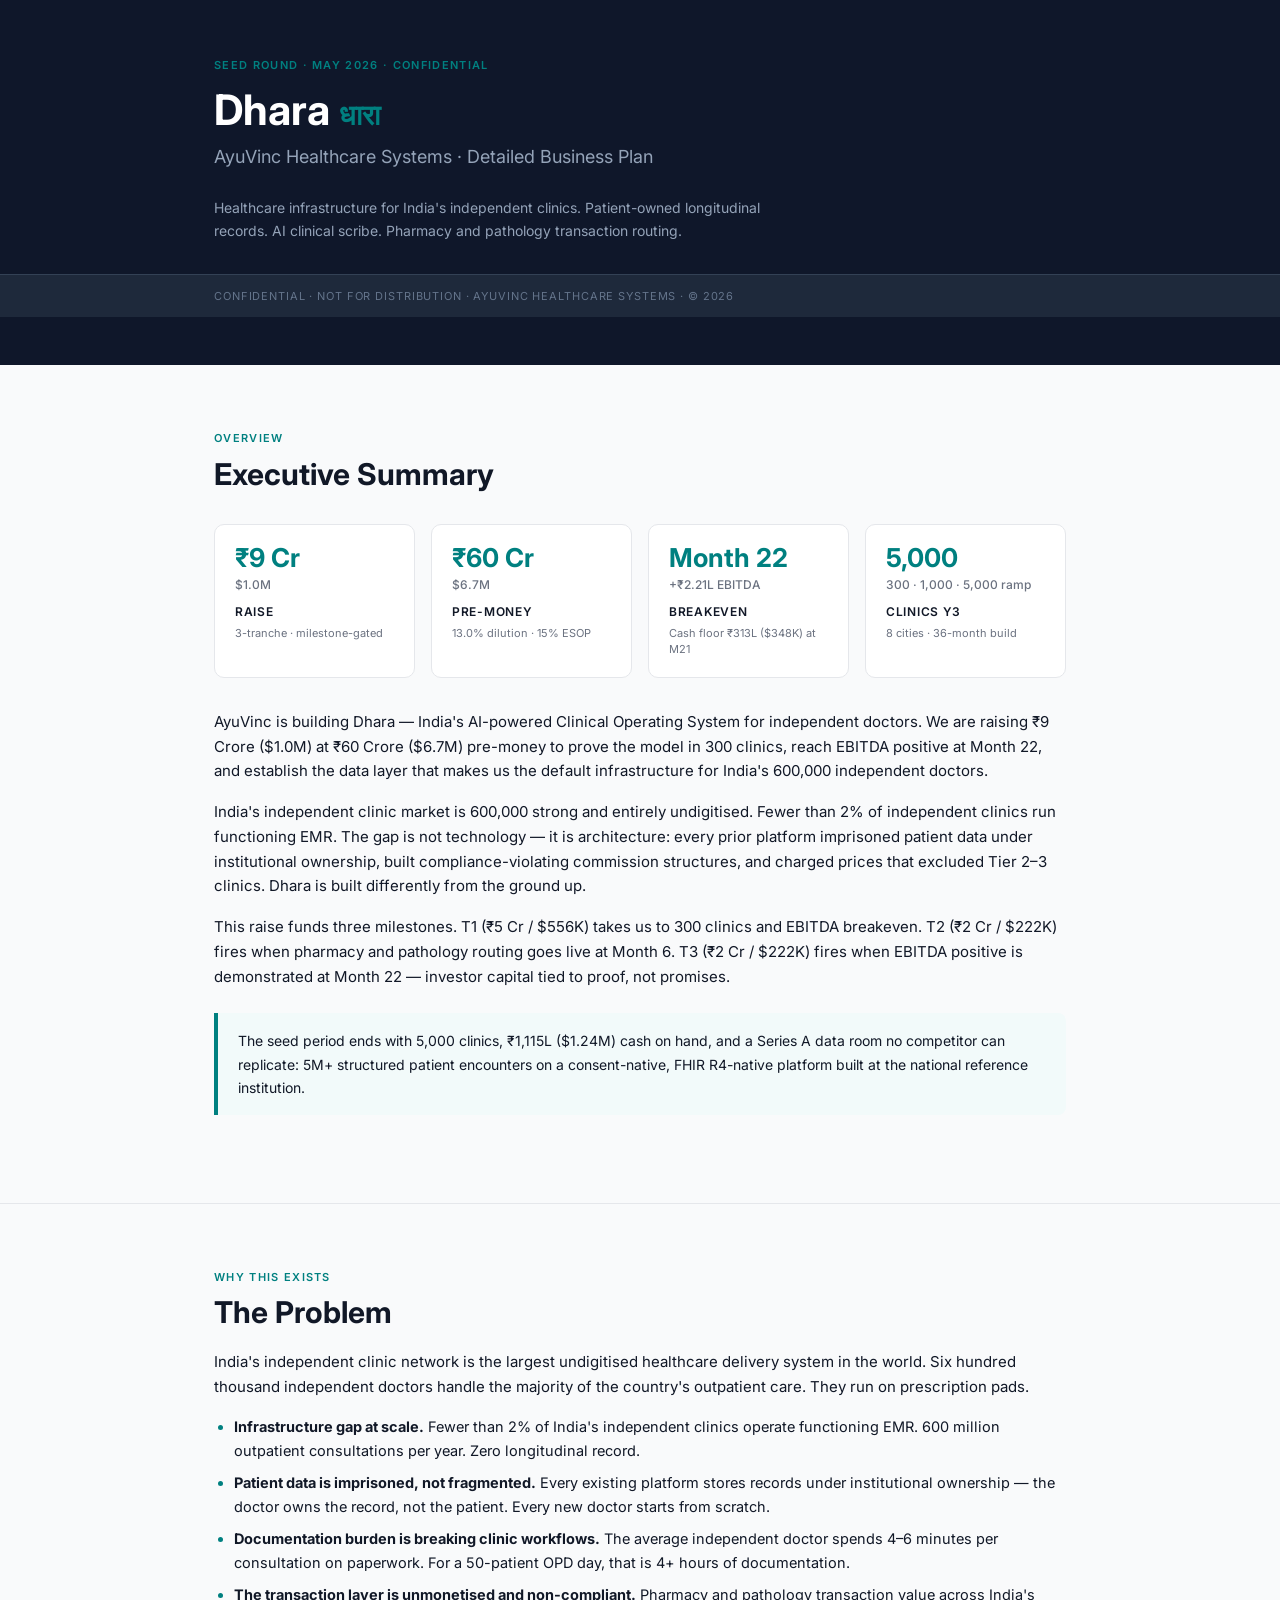
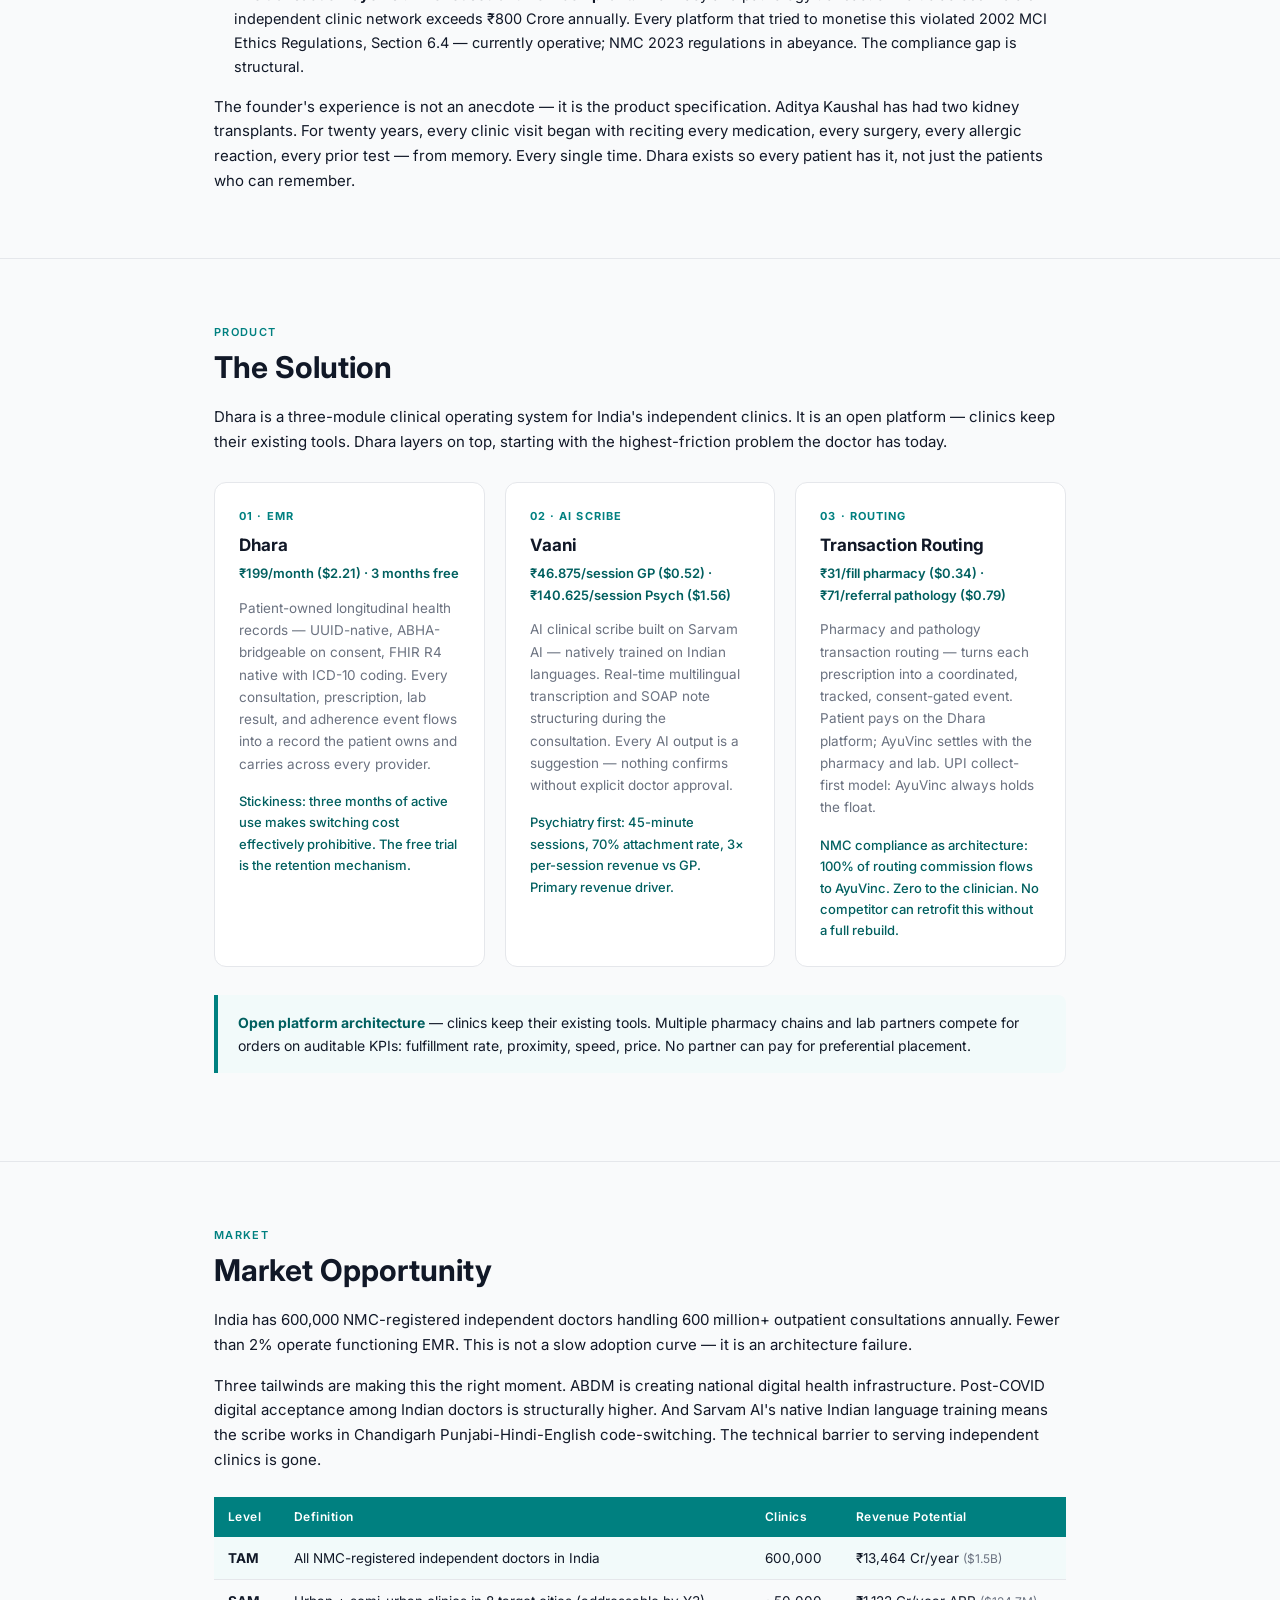
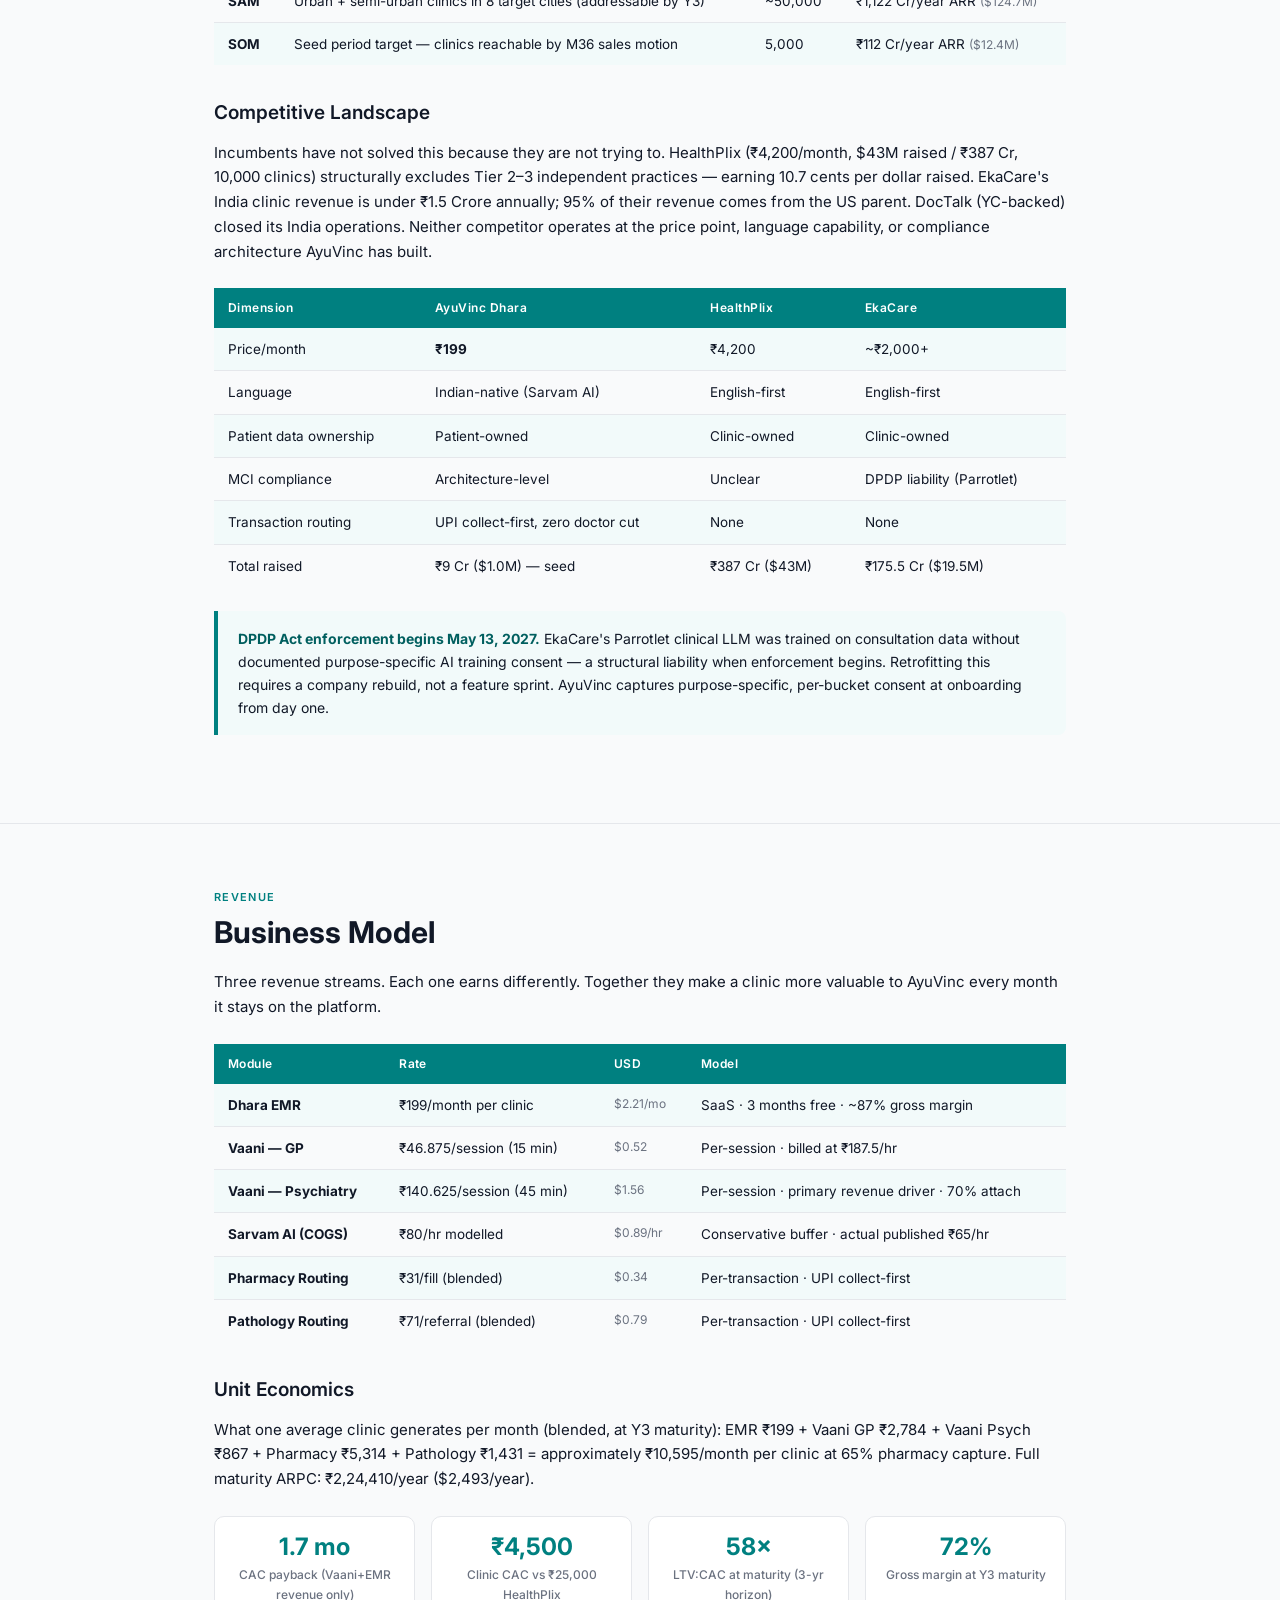
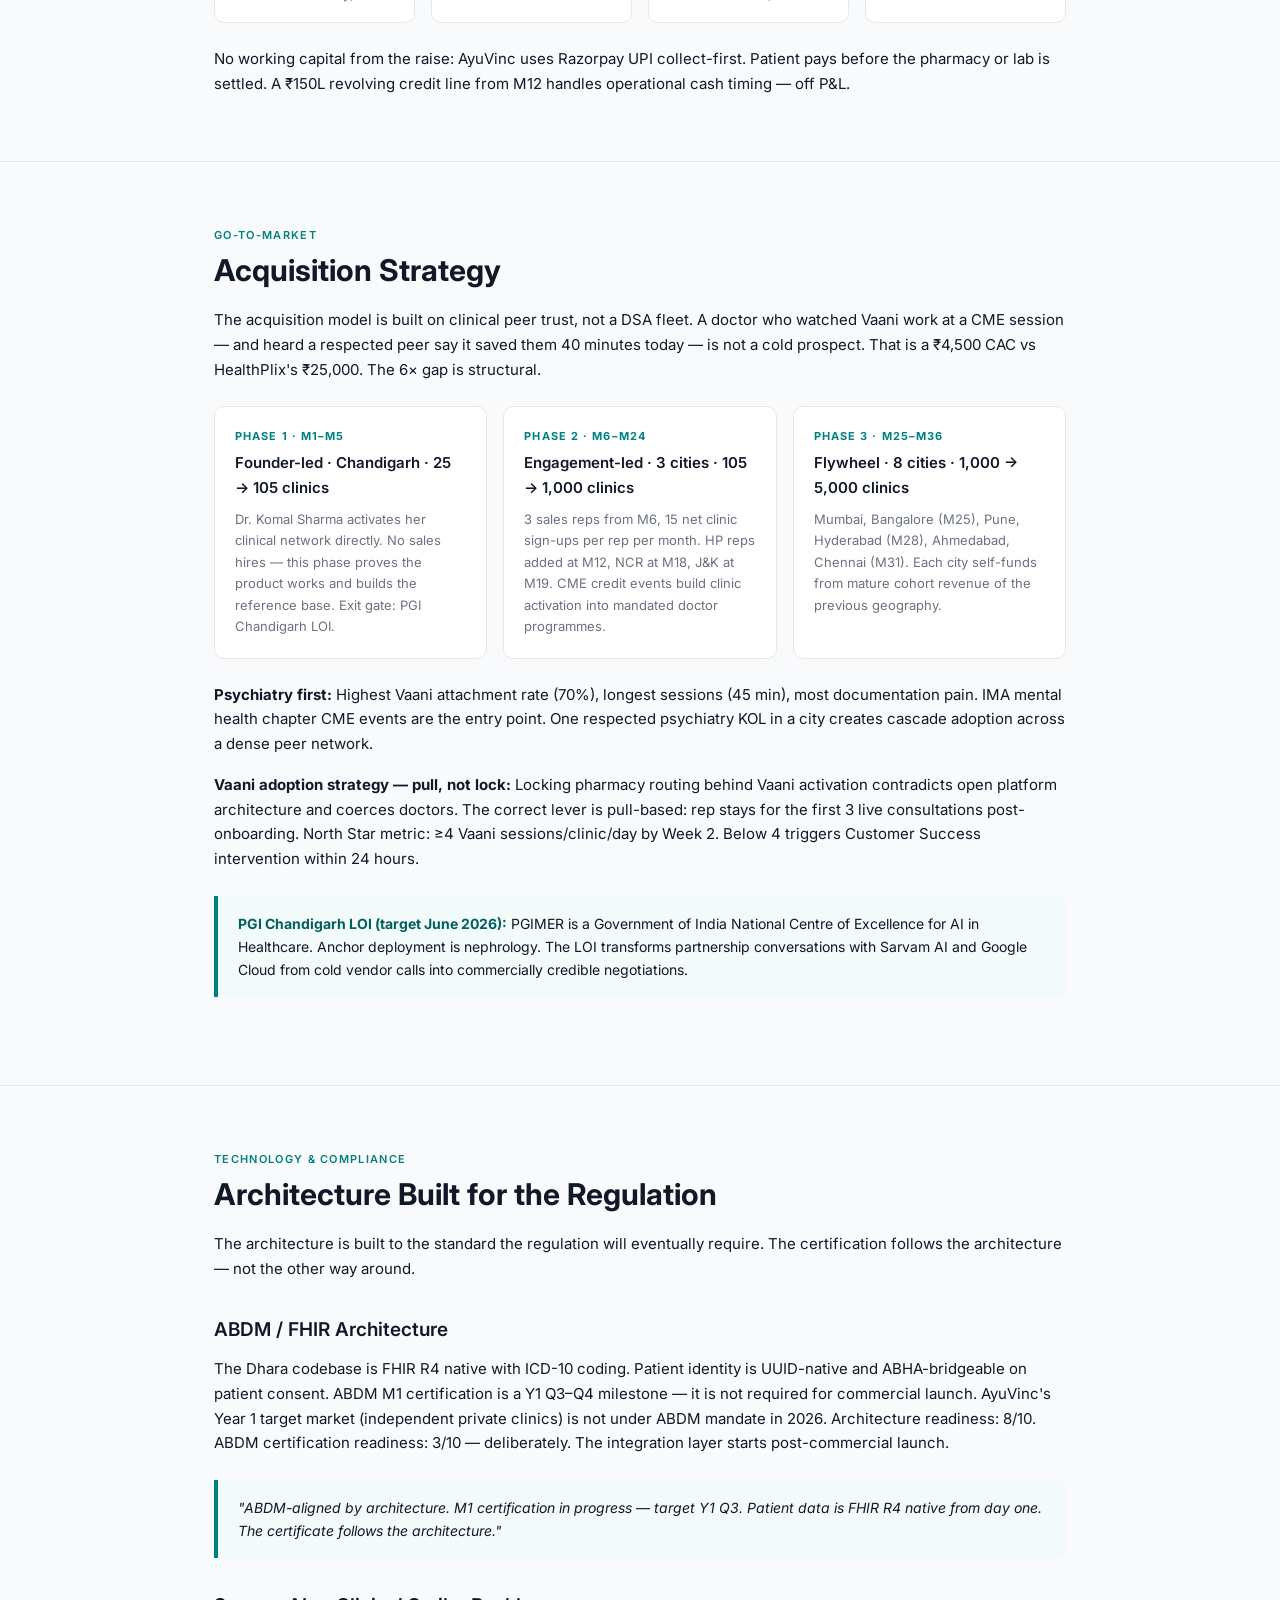
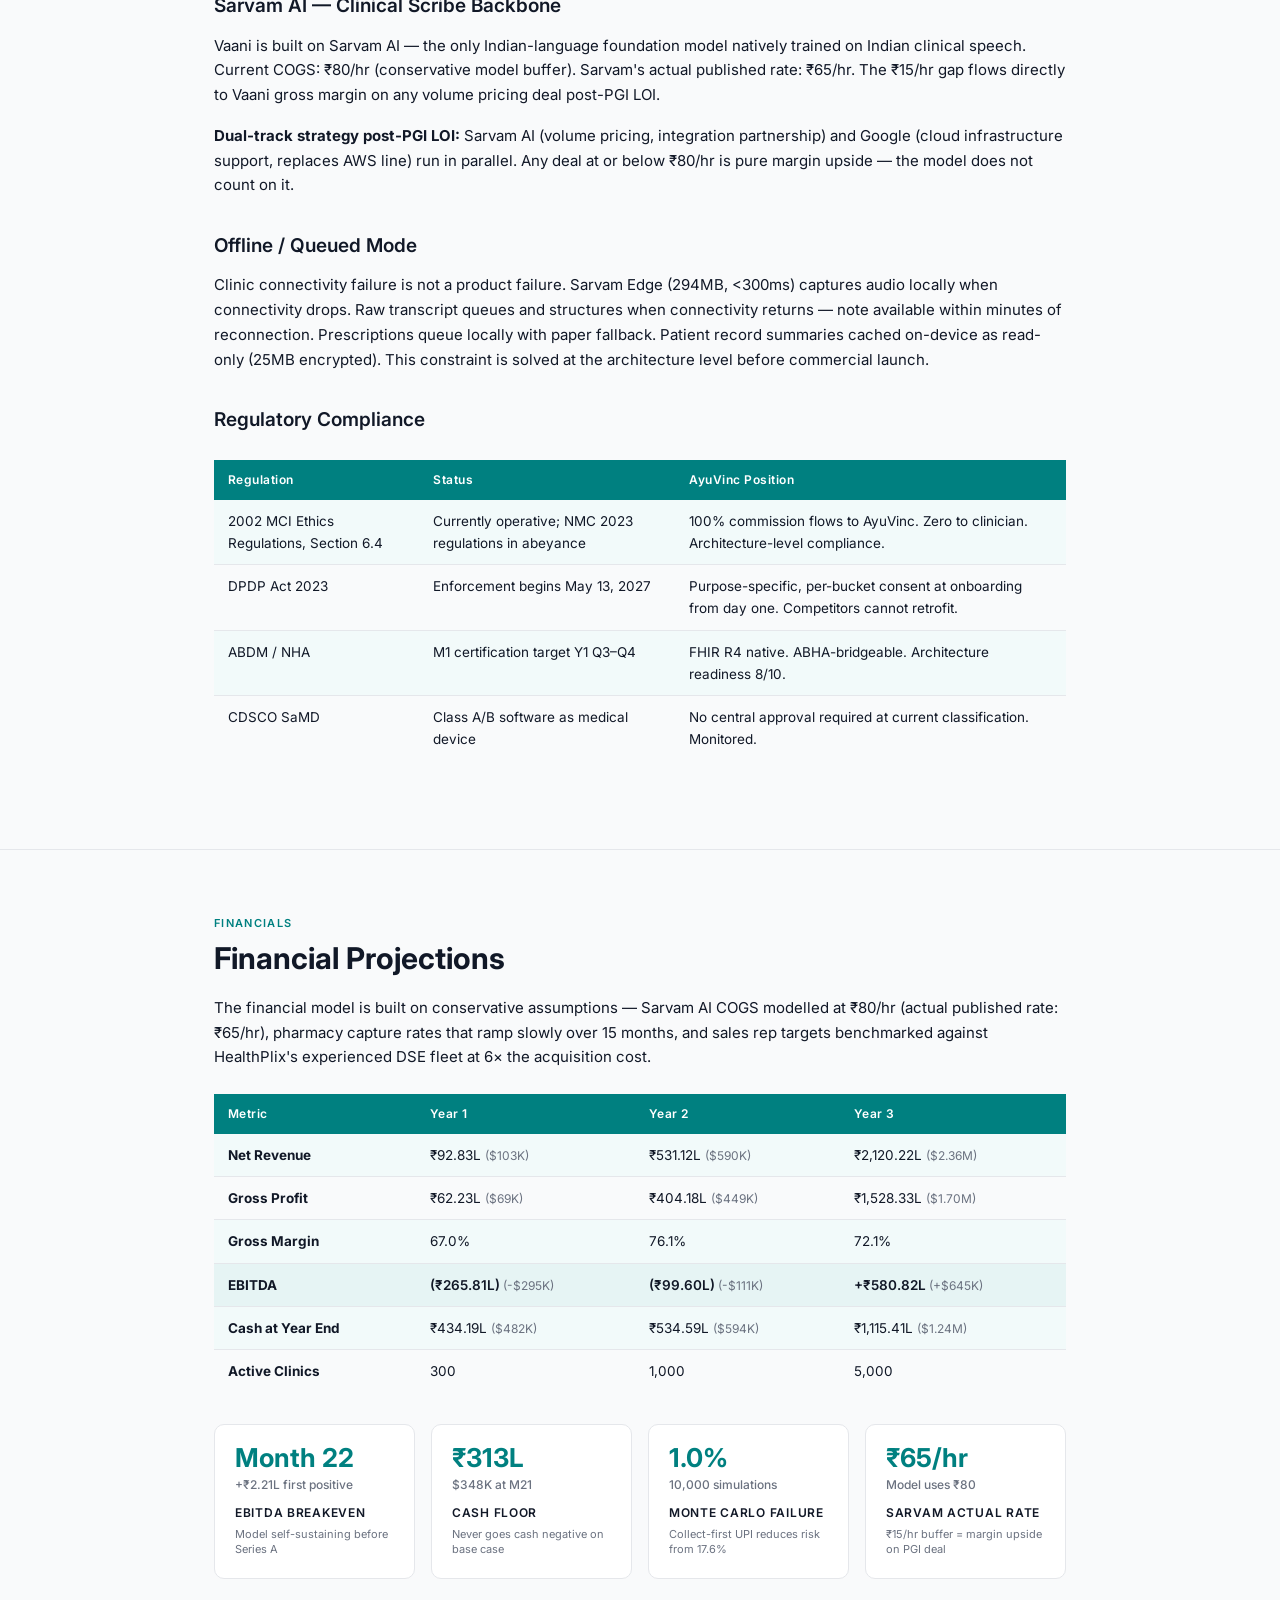
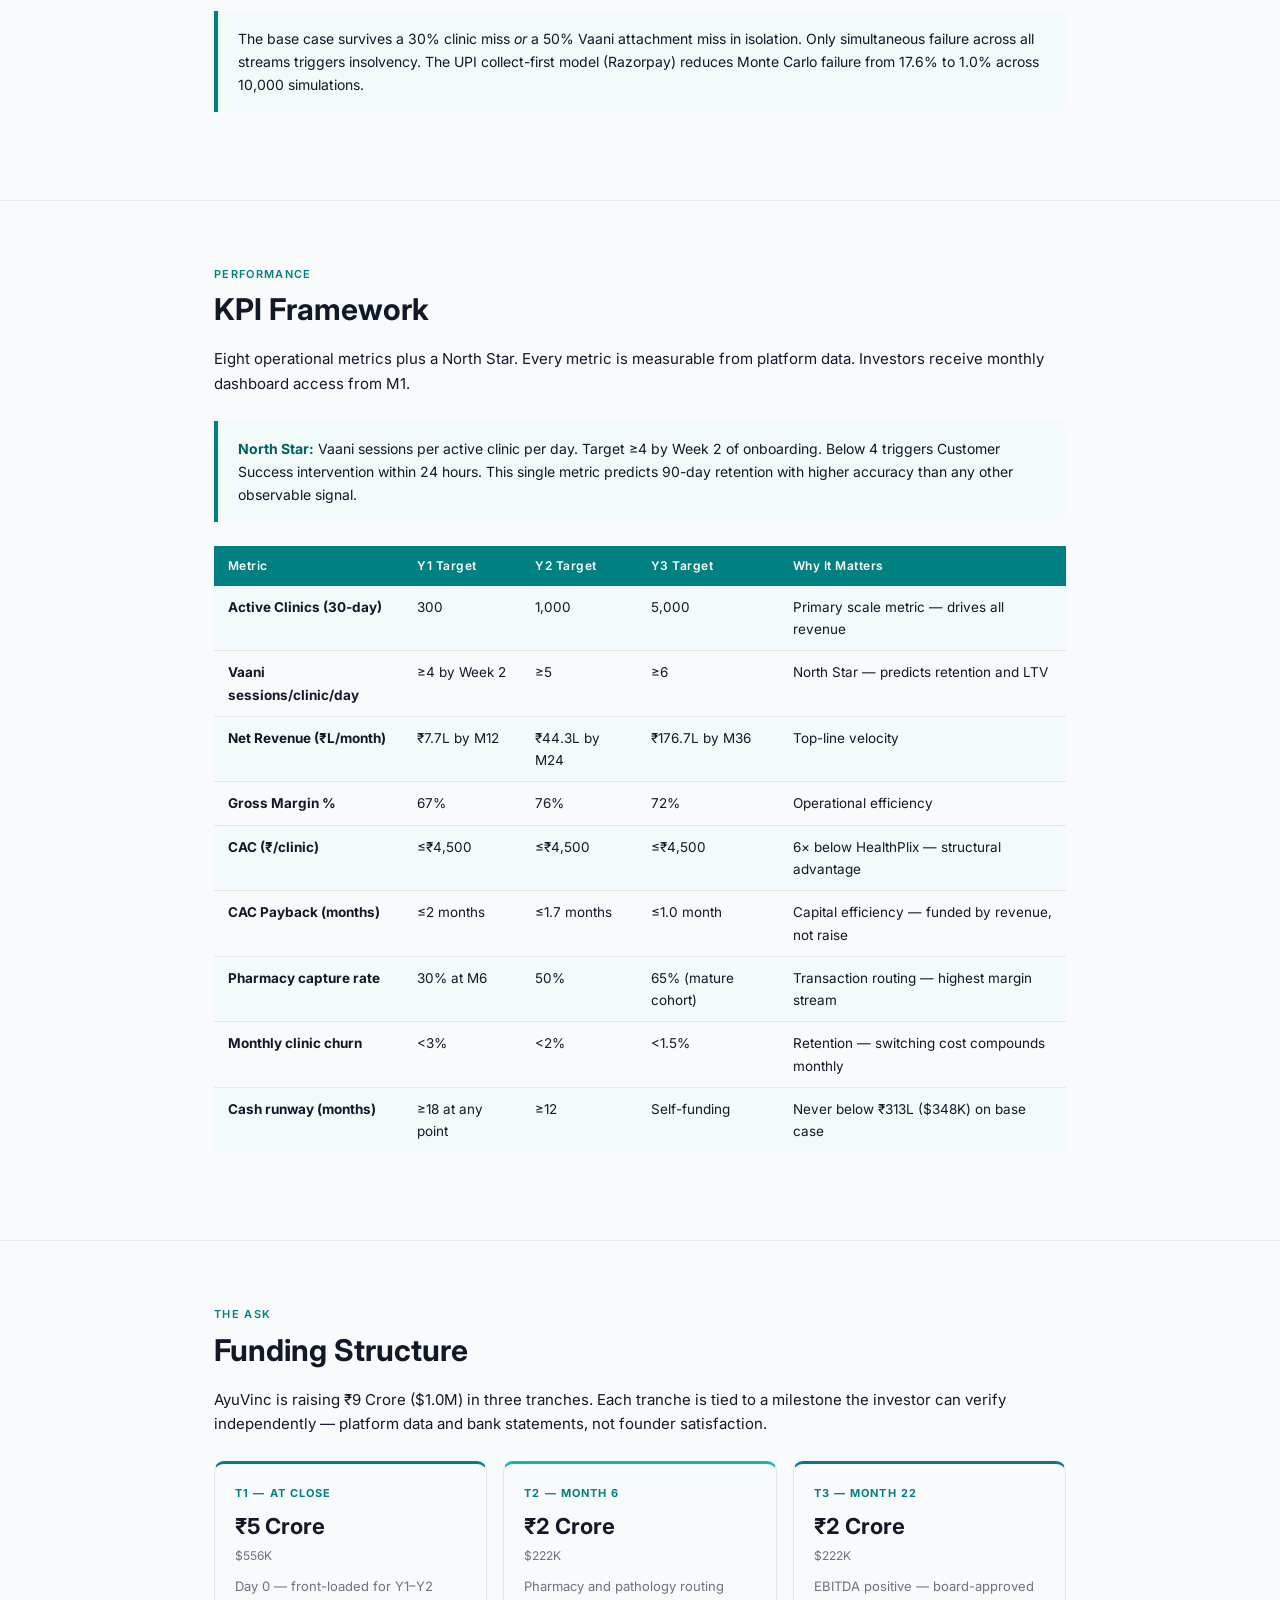
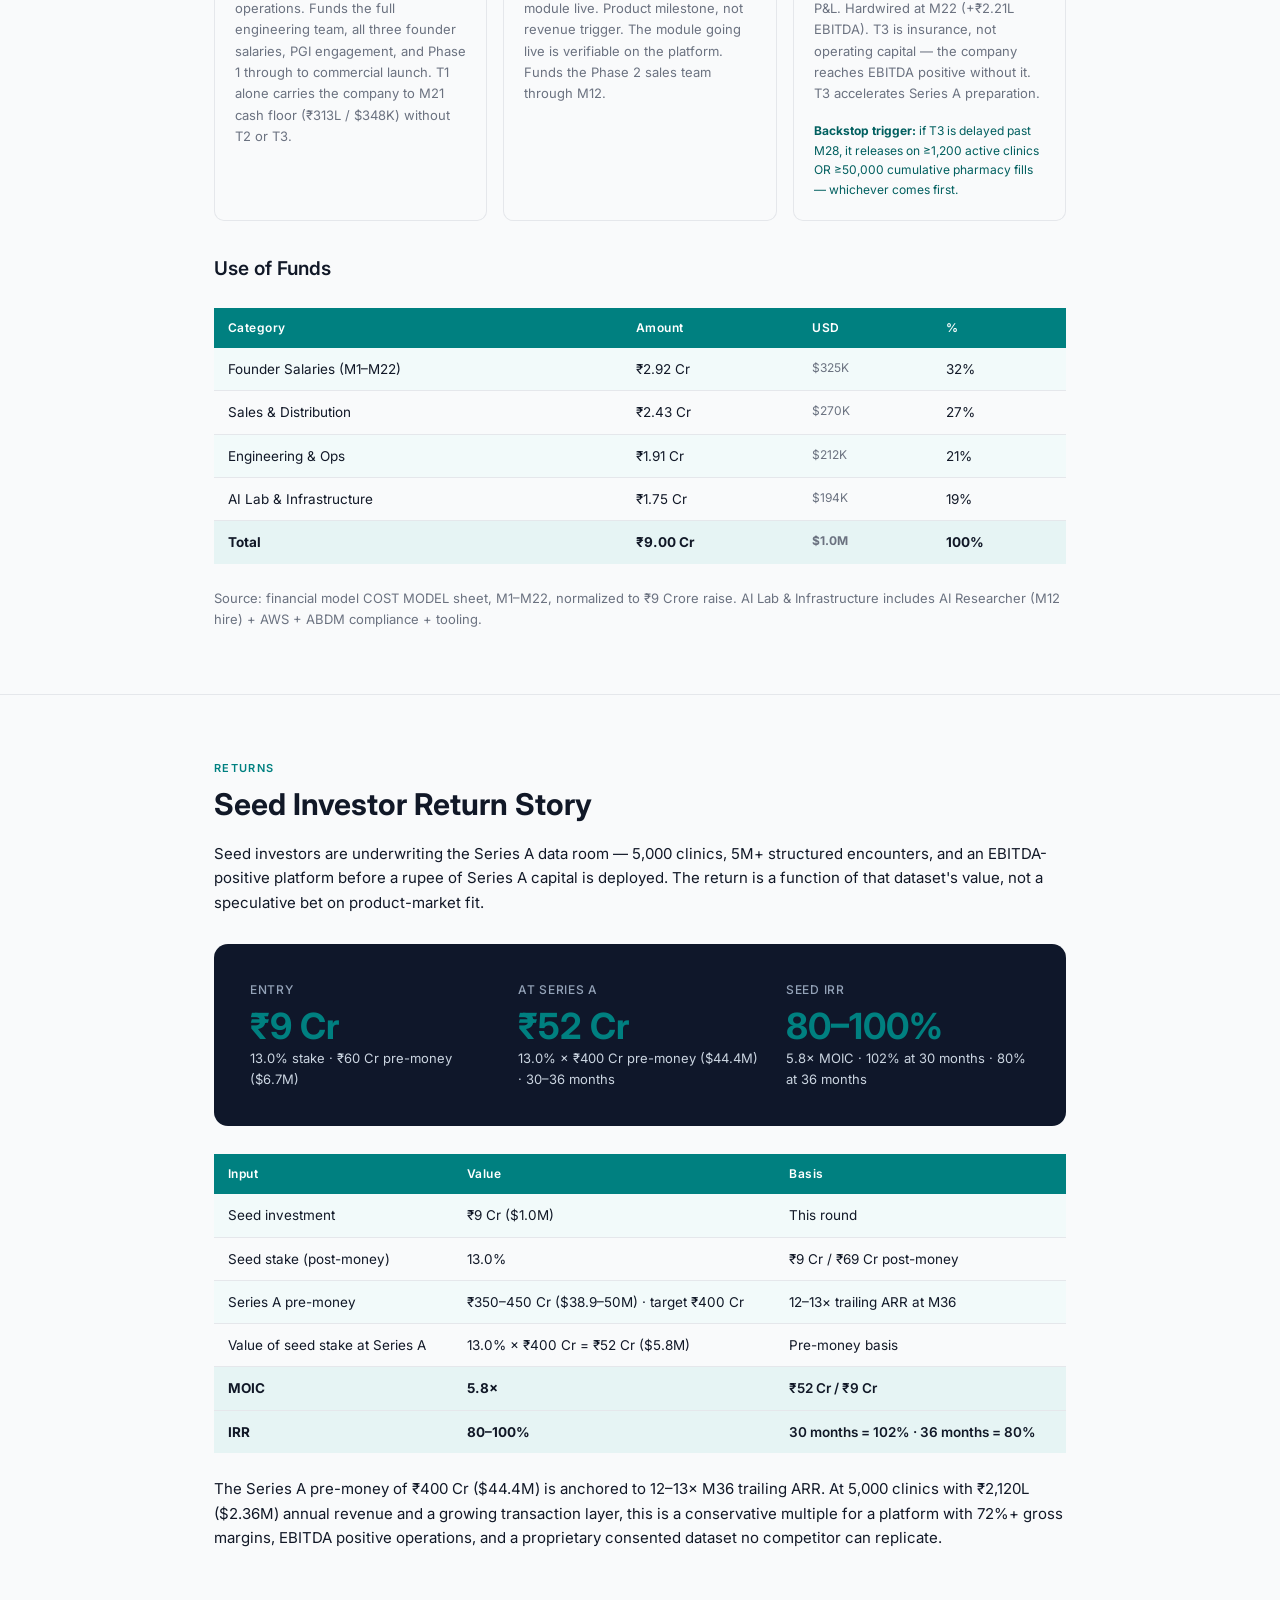
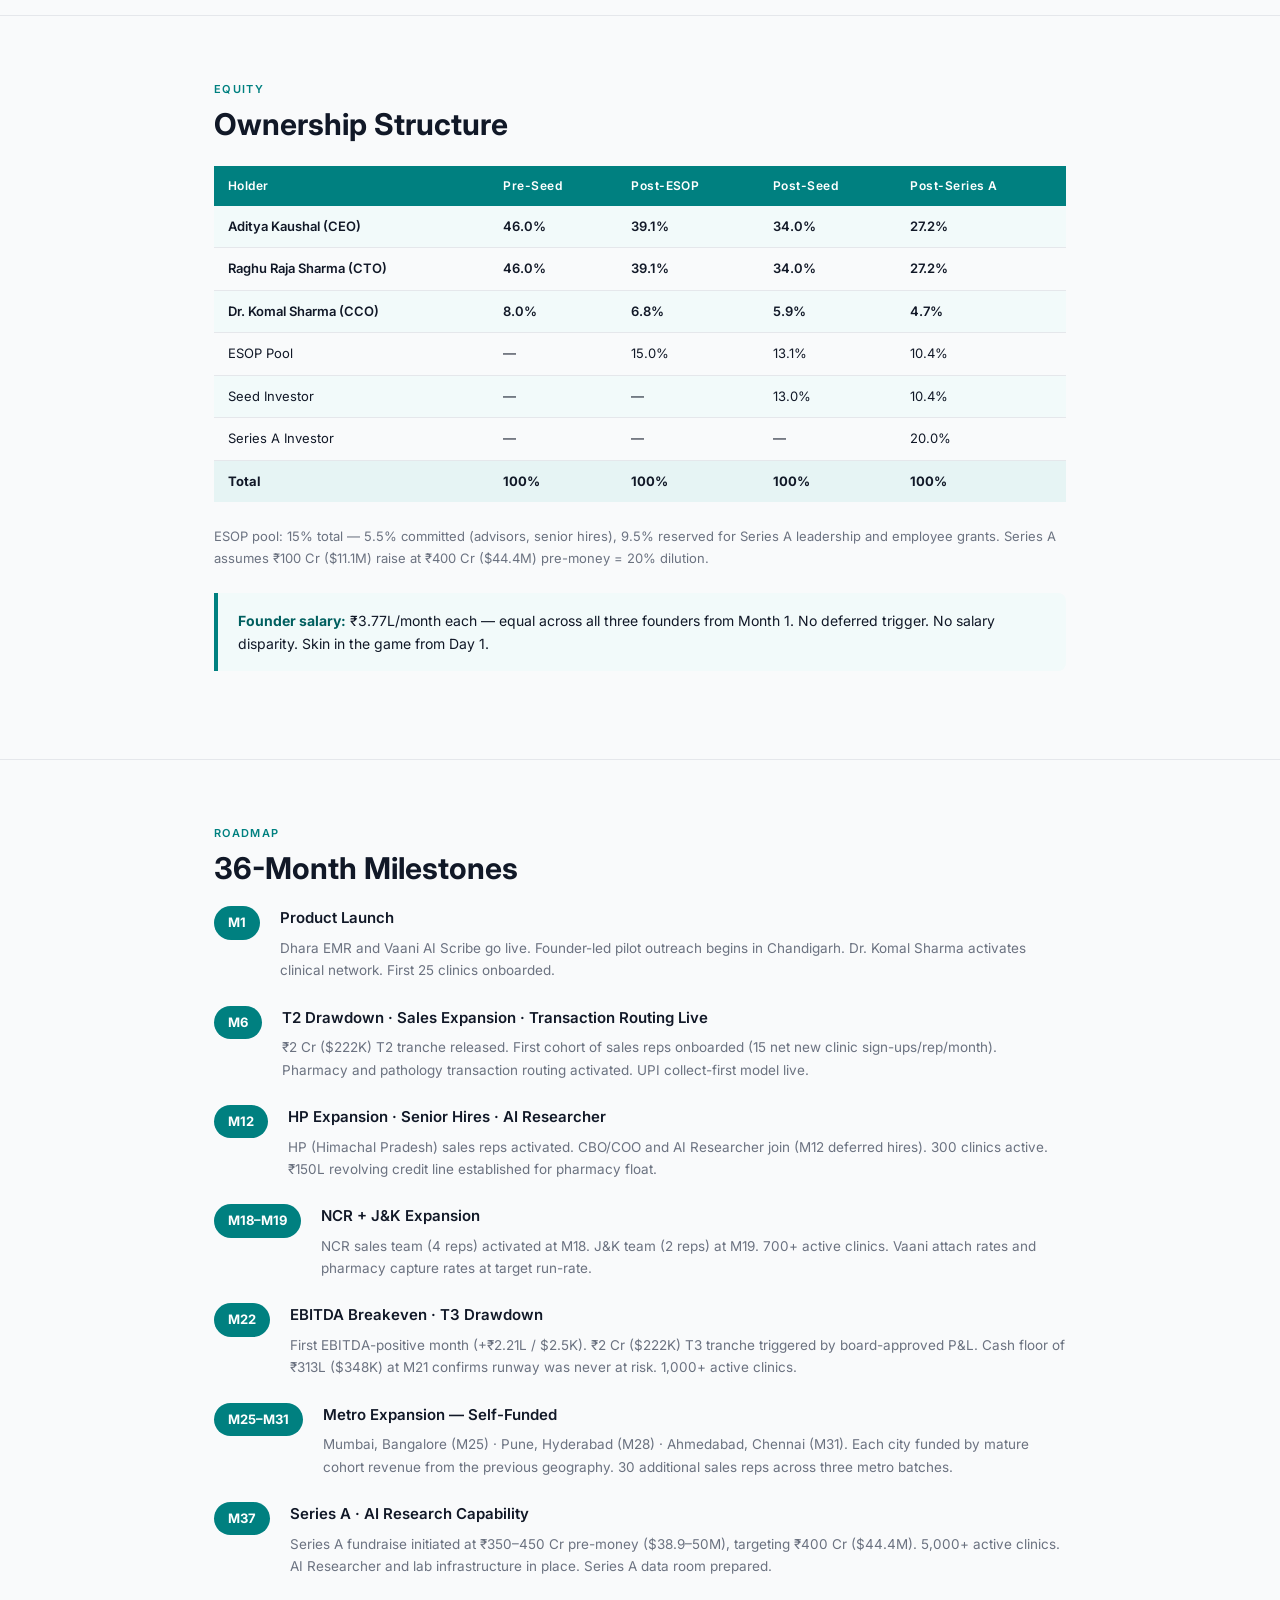
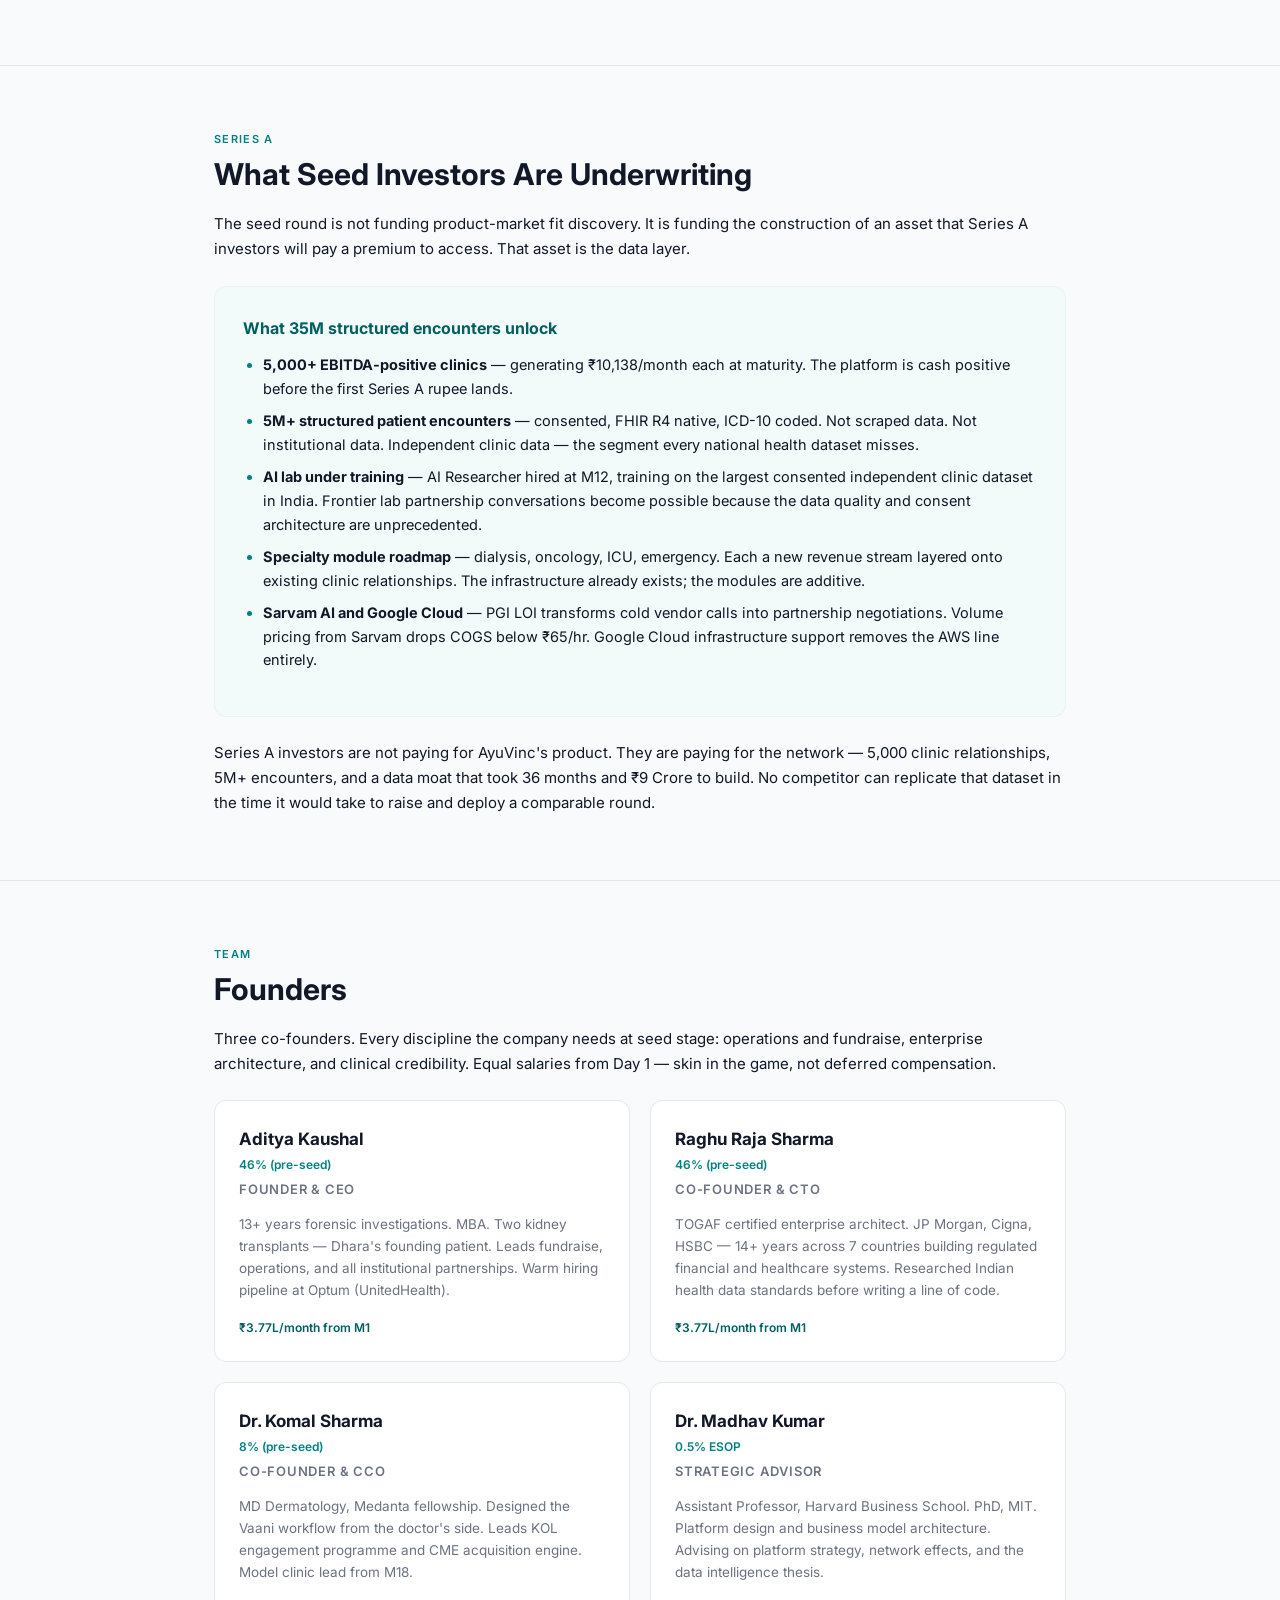
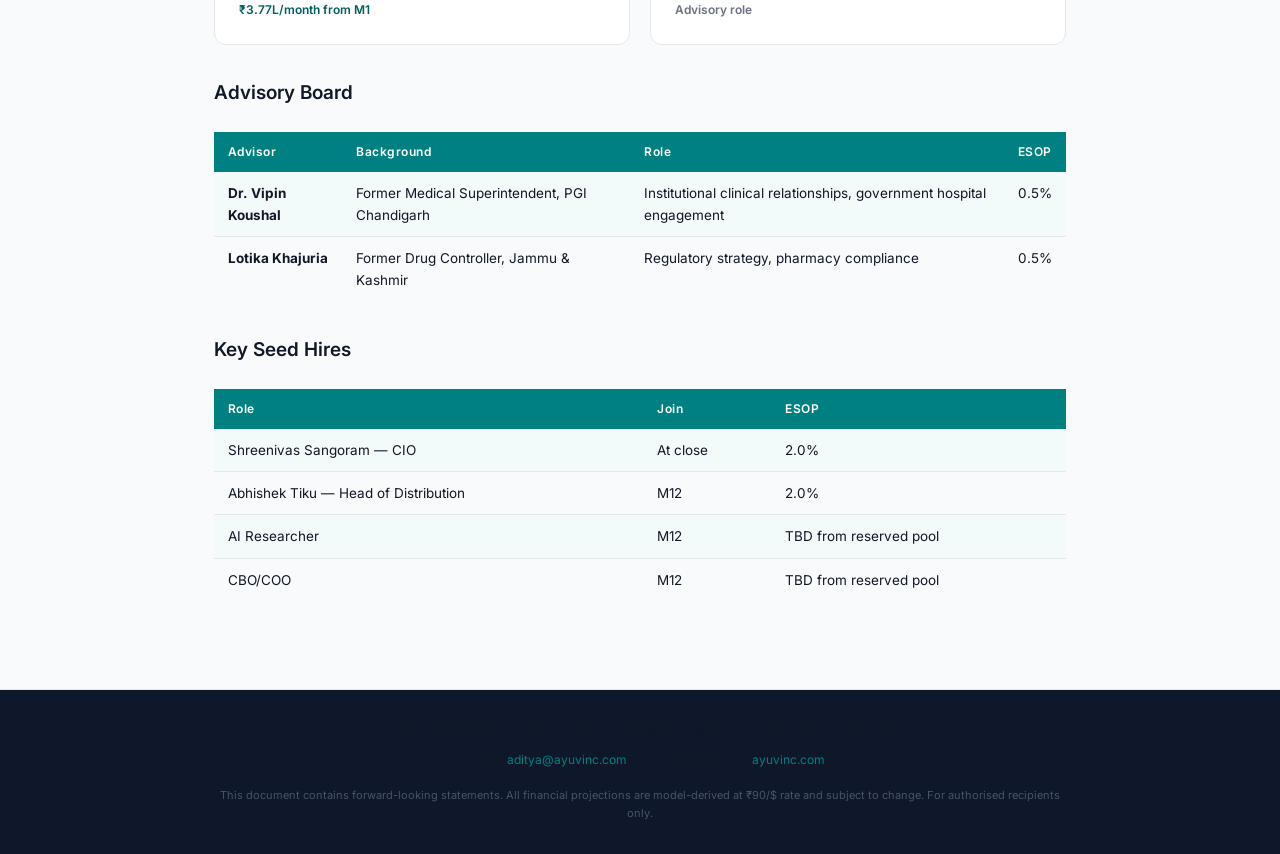
==== dhara/index.html @ ca2b56d0 "Add Dhara investor business plan at /dhara Detailed seed round business plan with all corrections ap" ====
<!DOCTYPE html>
<html lang="en">
<head>
<meta charset="UTF-8">
<meta name="viewport" content="width=device-width, initial-scale=1.0">
<title>AyuVinc — Dhara · Detailed Business Plan · Seed Round 2026</title>
<link rel="preconnect" href="https://fonts.googleapis.com">
<link href="https://fonts.googleapis.com/css2?family=Inter:wght@300;400;500;600;700&display=swap" rel="stylesheet">
<style>
  :root {
    --teal:        #008080;
    --teal-dark:   #005f5f;
    --teal-light:  #e6f4f4;
    --teal-xlight: #f2fafa;
    --bg:          #f9fafb;
    --white:       #ffffff;
    --text:        #111827;
    --muted:       #6b7280;
    --border:      #e5e7eb;
    --navy:        #0f172a;
  }
  * { box-sizing: border-box; margin: 0; padding: 0; }
  body { font-family: 'Inter', sans-serif; background: var(--bg); color: var(--text); font-size: 15px; line-height: 1.65; }

  /* ── Layout ── */
  .container { max-width: 900px; margin: 0 auto; padding: 0 24px; }
  section { padding: 64px 0; border-bottom: 1px solid var(--border); }
  section:last-child { border-bottom: none; }

  /* ── Header ── */
  .doc-header { background: var(--navy); color: var(--white); padding: 56px 0 48px; }
  .doc-header .eyebrow { font-size: 11px; font-weight: 600; letter-spacing: 0.12em; text-transform: uppercase; color: var(--teal); margin-bottom: 12px; }
  .doc-header h1 { font-size: 42px; font-weight: 700; line-height: 1.15; margin-bottom: 8px; }
  .doc-header .subtitle { font-size: 18px; color: #94a3b8; font-weight: 400; margin-bottom: 24px; }
  .doc-header .devanagari { font-size: 28px; color: var(--teal); font-weight: 600; }
  .confidential-bar { background: #1e293b; border-top: 1px solid #334155; margin-top: 32px; padding: 12px 0; font-size: 11px; color: #64748b; letter-spacing: 0.08em; text-transform: uppercase; }

  /* ── Stat boxes ── */
  .stat-grid { display: grid; grid-template-columns: repeat(4, 1fr); gap: 16px; margin: 32px 0; }
  .stat-box { background: var(--white); border: 1px solid var(--border); border-radius: 10px; padding: 20px; }
  .stat-box .val { font-size: 26px; font-weight: 700; color: var(--teal); line-height: 1; margin-bottom: 4px; }
  .stat-box .usd { font-size: 12px; color: var(--muted); font-weight: 500; margin-bottom: 8px; }
  .stat-box .label { font-size: 12px; font-weight: 600; text-transform: uppercase; letter-spacing: 0.06em; color: var(--text); margin-bottom: 4px; }
  .stat-box .sub { font-size: 11px; color: var(--muted); line-height: 1.4; }

  /* ── Section headings ── */
  .section-eyebrow { font-size: 11px; font-weight: 600; letter-spacing: 0.12em; text-transform: uppercase; color: var(--teal); margin-bottom: 8px; }
  h2 { font-size: 30px; font-weight: 700; margin-bottom: 20px; line-height: 1.2; }
  h3 { font-size: 19px; font-weight: 600; margin-bottom: 12px; margin-top: 32px; }
  h3:first-child { margin-top: 0; }
  p { margin-bottom: 16px; color: var(--text); }
  p:last-child { margin-bottom: 0; }

  /* ── Call-out blocks ── */
  .callout { background: var(--teal-xlight); border-left: 4px solid var(--teal); border-radius: 0 8px 8px 0; padding: 16px 20px; margin: 24px 0; font-size: 14px; }
  .callout strong { color: var(--teal-dark); }

  /* ── Tables ── */
  .table-wrap { overflow-x: auto; margin: 24px 0; }
  table { width: 100%; border-collapse: collapse; font-size: 13.5px; }
  th { background: var(--teal); color: var(--white); font-weight: 600; text-align: left; padding: 10px 14px; font-size: 12px; letter-spacing: 0.04em; }
  td { padding: 10px 14px; border-bottom: 1px solid var(--border); vertical-align: top; }
  tr:last-child td { border-bottom: none; }
  tr:nth-child(even) td { background: var(--teal-xlight); }
  .usd-bracket { color: var(--muted); font-size: 12px; font-weight: 400; }

  /* ── Product cards ── */
  .product-grid { display: grid; grid-template-columns: repeat(3, 1fr); gap: 20px; margin: 28px 0; }
  .product-card { background: var(--white); border: 1px solid var(--border); border-radius: 12px; padding: 24px; }
  .product-card .num { font-size: 11px; font-weight: 700; color: var(--teal); letter-spacing: 0.1em; text-transform: uppercase; margin-bottom: 6px; }
  .product-card h4 { font-size: 17px; font-weight: 700; margin-bottom: 4px; }
  .product-card .rate { font-size: 13px; color: var(--teal-dark); font-weight: 600; margin-bottom: 12px; }
  .product-card p { font-size: 13.5px; color: var(--muted); }

  /* ── Phase cards ── */
  .phase-grid { display: grid; grid-template-columns: repeat(3, 1fr); gap: 16px; margin: 24px 0; }
  .phase-card { background: var(--white); border: 1px solid var(--border); border-radius: 10px; padding: 20px; }
  .phase-card .phase-label { font-size: 11px; font-weight: 700; color: var(--teal); letter-spacing: 0.1em; text-transform: uppercase; margin-bottom: 6px; }
  .phase-card h4 { font-size: 15px; font-weight: 600; margin-bottom: 8px; }
  .phase-card p { font-size: 13px; color: var(--muted); }

  /* ── Milestone timeline ── */
  .milestone { display: flex; gap: 20px; margin-bottom: 24px; align-items: flex-start; }
  .milestone-tag { background: var(--teal); color: var(--white); font-size: 13px; font-weight: 700; padding: 6px 14px; border-radius: 20px; white-space: nowrap; flex-shrink: 0; }
  .milestone-content h4 { font-size: 15px; font-weight: 600; margin-bottom: 6px; }
  .milestone-content p { font-size: 13.5px; color: var(--muted); margin: 0; }

  /* ── Tranche cards ── */
  .tranche-grid { display: grid; grid-template-columns: repeat(3, 1fr); gap: 16px; margin: 24px 0; }
  .tranche-card { border: 1px solid var(--border); border-radius: 10px; padding: 20px; }
  .tranche-card.t1 { border-top: 3px solid var(--teal); }
  .tranche-card.t2 { border-top: 3px solid #14b8a6; }
  .tranche-card.t3 { border-top: 3px solid #0e7490; }
  .tranche-card .t-label { font-size: 11px; font-weight: 700; letter-spacing: 0.1em; text-transform: uppercase; color: var(--teal); margin-bottom: 6px; }
  .tranche-card .t-amount { font-size: 22px; font-weight: 700; margin-bottom: 2px; }
  .tranche-card .t-usd { font-size: 12px; color: var(--muted); margin-bottom: 10px; }
  .tranche-card p { font-size: 13px; color: var(--muted); }

  /* ── Team cards ── */
  .team-grid { display: grid; grid-template-columns: repeat(2, 1fr); gap: 20px; margin: 24px 0; }
  .team-card { background: var(--white); border: 1px solid var(--border); border-radius: 12px; padding: 24px; }
  .team-card .name { font-size: 17px; font-weight: 700; margin-bottom: 2px; }
  .team-card .equity { font-size: 12px; color: var(--teal); font-weight: 600; margin-bottom: 4px; }
  .team-card .role { font-size: 13px; font-weight: 600; text-transform: uppercase; letter-spacing: 0.06em; color: var(--muted); margin-bottom: 12px; }
  .team-card p { font-size: 13.5px; color: var(--muted); }
  .team-card .salary { margin-top: 12px; font-size: 12px; color: var(--teal-dark); font-weight: 600; }

  /* ── KPI boxes ── */
  .kpi-grid { display: grid; grid-template-columns: repeat(4, 1fr); gap: 16px; margin: 24px 0; }
  .kpi-box { background: var(--white); border: 1px solid var(--border); border-radius: 10px; padding: 18px 16px; text-align: center; }
  .kpi-box .kpi-val { font-size: 24px; font-weight: 700; color: var(--teal); line-height: 1; margin-bottom: 6px; }
  .kpi-box .kpi-label { font-size: 12px; color: var(--muted); font-weight: 500; }

  /* ── Return card ── */
  .return-card { background: var(--navy); color: var(--white); border-radius: 14px; padding: 36px; margin: 28px 0; display: grid; grid-template-columns: 1fr 1fr 1fr; gap: 24px; }
  .return-card .r-val { font-size: 36px; font-weight: 700; color: var(--teal); line-height: 1; margin-bottom: 4px; }
  .return-card .r-label { font-size: 12px; color: #94a3b8; font-weight: 500; text-transform: uppercase; letter-spacing: 0.06em; margin-bottom: 8px; }
  .return-card .r-sub { font-size: 13px; color: #cbd5e1; }

  /* ── Cap table ── */
  .captable th { font-size: 12px; }
  .captable td { font-size: 13px; }
  .captable .founder-row td { font-weight: 600; }

  /* ── Highlight row ── */
  .highlight td { background: var(--teal-light) !important; font-weight: 600; }

  /* ── Footer ── */
  .doc-footer { background: var(--navy); color: #64748b; padding: 32px 0; font-size: 12px; text-align: center; }
  .doc-footer a { color: var(--teal); text-decoration: none; }

  /* ── Badges ── */
  .badge { display: inline-block; background: var(--teal-light); color: var(--teal-dark); font-size: 11px; font-weight: 600; padding: 3px 10px; border-radius: 20px; letter-spacing: 0.04em; margin-bottom: 8px; }

  /* ── Series A box ── */
  .series-a-box { background: var(--teal-xlight); border: 1px solid var(--teal-light); border-radius: 12px; padding: 28px; margin: 24px 0; }
  .series-a-box h4 { color: var(--teal-dark); font-size: 16px; font-weight: 700; margin-bottom: 12px; }

  /* ── Bullet list ── */
  ul.doc-list { padding-left: 20px; margin-bottom: 16px; }
  ul.doc-list li { margin-bottom: 8px; font-size: 14.5px; color: var(--text); }
  ul.doc-list li::marker { color: var(--teal); }

  @media (max-width: 700px) {
    .stat-grid, .product-grid, .phase-grid, .tranche-grid, .kpi-grid { grid-template-columns: 1fr 1fr; }
    .team-grid, .return-card { grid-template-columns: 1fr; }
    h2 { font-size: 24px; }
    .doc-header h1 { font-size: 30px; }
  }
</style>
</head>
<body>

<!-- ── HEADER ── -->
<div class="doc-header">
  <div class="container">
    <div class="eyebrow">Seed Round · May 2026 · Confidential</div>
    <h1>Dhara <span class="devanagari">धारा</span></h1>
    <div class="subtitle">AyuVinc Healthcare Systems · Detailed Business Plan</div>
    <p style="color:#94a3b8;font-size:14px;max-width:560px;">Healthcare infrastructure for India's independent clinics. Patient-owned longitudinal records. AI clinical scribe. Pharmacy and pathology transaction routing.</p>
  </div>
  <div class="confidential-bar">
    <div class="container">Confidential · Not for Distribution · AyuVinc Healthcare Systems · © 2026</div>
  </div>
</div>

<!-- ── OVERVIEW ── -->
<section>
  <div class="container">
    <div class="section-eyebrow">Overview</div>
    <h2>Executive Summary</h2>

    <div class="stat-grid">
      <div class="stat-box">
        <div class="val">₹9 Cr</div>
        <div class="usd">$1.0M</div>
        <div class="label">Raise</div>
        <div class="sub">3-tranche · milestone-gated</div>
      </div>
      <div class="stat-box">
        <div class="val">₹60 Cr</div>
        <div class="usd">$6.7M</div>
        <div class="label">Pre-money</div>
        <div class="sub">13.0% dilution · 15% ESOP</div>
      </div>
      <div class="stat-box">
        <div class="val">Month 22</div>
        <div class="usd">+₹2.21L EBITDA</div>
        <div class="label">Breakeven</div>
        <div class="sub">Cash floor ₹313L ($348K) at M21</div>
      </div>
      <div class="stat-box">
        <div class="val">5,000</div>
        <div class="usd">300 · 1,000 · 5,000 ramp</div>
        <div class="label">Clinics Y3</div>
        <div class="sub">8 cities · 36-month build</div>
      </div>
    </div>

    <p>AyuVinc is building Dhara — India's AI-powered Clinical Operating System for independent doctors. We are raising ₹9 Crore ($1.0M) at ₹60 Crore ($6.7M) pre-money to prove the model in 300 clinics, reach EBITDA positive at Month 22, and establish the data layer that makes us the default infrastructure for India's 600,000 independent doctors.</p>

    <p>India's independent clinic market is 600,000 strong and entirely undigitised. Fewer than 2% of independent clinics run functioning EMR. The gap is not technology — it is architecture: every prior platform imprisoned patient data under institutional ownership, built compliance-violating commission structures, and charged prices that excluded Tier 2–3 clinics. Dhara is built differently from the ground up.</p>

    <p>This raise funds three milestones. T1 (₹5 Cr / $556K) takes us to 300 clinics and EBITDA breakeven. T2 (₹2 Cr / $222K) fires when pharmacy and pathology routing goes live at Month 6. T3 (₹2 Cr / $222K) fires when EBITDA positive is demonstrated at Month 22 — investor capital tied to proof, not promises.</p>

    <div class="callout">The seed period ends with 5,000 clinics, ₹1,115L ($1.24M) cash on hand, and a Series A data room no competitor can replicate: 5M+ structured patient encounters on a consent-native, FHIR R4-native platform built at the national reference institution.</div>
  </div>
</section>

<!-- ── PROBLEM ── -->
<section>
  <div class="container">
    <div class="section-eyebrow">Why This Exists</div>
    <h2>The Problem</h2>

    <p>India's independent clinic network is the largest undigitised healthcare delivery system in the world. Six hundred thousand independent doctors handle the majority of the country's outpatient care. They run on prescription pads.</p>

    <ul class="doc-list">
      <li><strong>Infrastructure gap at scale.</strong> Fewer than 2% of India's independent clinics operate functioning EMR. 600 million outpatient consultations per year. Zero longitudinal record.</li>
      <li><strong>Patient data is imprisoned, not fragmented.</strong> Every existing platform stores records under institutional ownership — the doctor owns the record, not the patient. Every new doctor starts from scratch.</li>
      <li><strong>Documentation burden is breaking clinic workflows.</strong> The average independent doctor spends 4–6 minutes per consultation on paperwork. For a 50-patient OPD day, that is 4+ hours of documentation.</li>
      <li><strong>The transaction layer is unmonetised and non-compliant.</strong> Pharmacy and pathology transaction value across India's independent clinic network exceeds ₹800 Crore annually. Every platform that tried to monetise this violated 2002 MCI Ethics Regulations, Section 6.4 — currently operative; NMC 2023 regulations in abeyance. The compliance gap is structural.</li>
    </ul>

    <p>The founder's experience is not an anecdote — it is the product specification. Aditya Kaushal has had two kidney transplants. For twenty years, every clinic visit began with reciting every medication, every surgery, every allergic reaction, every prior test — from memory. Every single time. Dhara exists so every patient has it, not just the patients who can remember.</p>
  </div>
</section>

<!-- ── PRODUCTS ── -->
<section>
  <div class="container">
    <div class="section-eyebrow">Product</div>
    <h2>The Solution</h2>

    <p>Dhara is a three-module clinical operating system for India's independent clinics. It is an open platform — clinics keep their existing tools. Dhara layers on top, starting with the highest-friction problem the doctor has today.</p>

    <div class="product-grid">
      <div class="product-card">
        <div class="num">01 · EMR</div>
        <h4>Dhara</h4>
        <div class="rate">₹199/month ($2.21) · 3 months free</div>
        <p>Patient-owned longitudinal health records — UUID-native, ABHA-bridgeable on consent, FHIR R4 native with ICD-10 coding. Every consultation, prescription, lab result, and adherence event flows into a record the patient owns and carries across every provider.</p>
        <p style="margin-top:10px;font-size:13px;color:var(--teal-dark);font-weight:500;">Stickiness: three months of active use makes switching cost effectively prohibitive. The free trial is the retention mechanism.</p>
      </div>
      <div class="product-card">
        <div class="num">02 · AI Scribe</div>
        <h4>Vaani</h4>
        <div class="rate">₹46.875/session GP ($0.52) · ₹140.625/session Psych ($1.56)</div>
        <p>AI clinical scribe built on Sarvam AI — natively trained on Indian languages. Real-time multilingual transcription and SOAP note structuring during the consultation. Every AI output is a suggestion — nothing confirms without explicit doctor approval.</p>
        <p style="margin-top:10px;font-size:13px;color:var(--teal-dark);font-weight:500;">Psychiatry first: 45-minute sessions, 70% attachment rate, 3× per-session revenue vs GP. Primary revenue driver.</p>
      </div>
      <div class="product-card">
        <div class="num">03 · Routing</div>
        <h4>Transaction Routing</h4>
        <div class="rate">₹31/fill pharmacy ($0.34) · ₹71/referral pathology ($0.79)</div>
        <p>Pharmacy and pathology transaction routing — turns each prescription into a coordinated, tracked, consent-gated event. Patient pays on the Dhara platform; AyuVinc settles with the pharmacy and lab. UPI collect-first model: AyuVinc always holds the float.</p>
        <p style="margin-top:10px;font-size:13px;color:var(--teal-dark);font-weight:500;">NMC compliance as architecture: 100% of routing commission flows to AyuVinc. Zero to the clinician. No competitor can retrofit this without a full rebuild.</p>
      </div>
    </div>

    <div class="callout"><strong>Open platform architecture</strong> — clinics keep their existing tools. Multiple pharmacy chains and lab partners compete for orders on auditable KPIs: fulfillment rate, proximity, speed, price. No partner can pay for preferential placement.</div>
  </div>
</section>

<!-- ── MARKET ── -->
<section>
  <div class="container">
    <div class="section-eyebrow">Market</div>
    <h2>Market Opportunity</h2>

    <p>India has 600,000 NMC-registered independent doctors handling 600 million+ outpatient consultations annually. Fewer than 2% operate functioning EMR. This is not a slow adoption curve — it is an architecture failure.</p>

    <p>Three tailwinds are making this the right moment. ABDM is creating national digital health infrastructure. Post-COVID digital acceptance among Indian doctors is structurally higher. And Sarvam AI's native Indian language training means the scribe works in Chandigarh Punjabi-Hindi-English code-switching. The technical barrier to serving independent clinics is gone.</p>

    <div class="table-wrap">
      <table>
        <tr><th>Level</th><th>Definition</th><th>Clinics</th><th>Revenue Potential</th></tr>
        <tr>
          <td><strong>TAM</strong></td>
          <td>All NMC-registered independent doctors in India</td>
          <td>600,000</td>
          <td>₹13,464 Cr/year <span class="usd-bracket">($1.5B)</span></td>
        </tr>
        <tr>
          <td><strong>SAM</strong></td>
          <td>Urban + semi-urban clinics in 8 target cities (addressable by Y3)</td>
          <td>~50,000</td>
          <td>₹1,122 Cr/year ARR <span class="usd-bracket">($124.7M)</span></td>
        </tr>
        <tr>
          <td><strong>SOM</strong></td>
          <td>Seed period target — clinics reachable by M36 sales motion</td>
          <td>5,000</td>
          <td>₹112 Cr/year ARR <span class="usd-bracket">($12.4M)</span></td>
        </tr>
      </table>
    </div>

    <h3>Competitive Landscape</h3>
    <p>Incumbents have not solved this because they are not trying to. HealthPlix (₹4,200/month, $43M raised / ₹387 Cr, 10,000 clinics) structurally excludes Tier 2–3 independent practices — earning 10.7 cents per dollar raised. EkaCare's India clinic revenue is under ₹1.5 Crore annually; 95% of their revenue comes from the US parent. DocTalk (YC-backed) closed its India operations. Neither competitor operates at the price point, language capability, or compliance architecture AyuVinc has built.</p>

    <div class="table-wrap">
      <table>
        <tr><th>Dimension</th><th>AyuVinc Dhara</th><th>HealthPlix</th><th>EkaCare</th></tr>
        <tr><td>Price/month</td><td><strong>₹199</strong></td><td>₹4,200</td><td>~₹2,000+</td></tr>
        <tr><td>Language</td><td>Indian-native (Sarvam AI)</td><td>English-first</td><td>English-first</td></tr>
        <tr><td>Patient data ownership</td><td>Patient-owned</td><td>Clinic-owned</td><td>Clinic-owned</td></tr>
        <tr><td>MCI compliance</td><td>Architecture-level</td><td>Unclear</td><td>DPDP liability (Parrotlet)</td></tr>
        <tr><td>Transaction routing</td><td>UPI collect-first, zero doctor cut</td><td>None</td><td>None</td></tr>
        <tr><td>Total raised</td><td>₹9 Cr ($1.0M) — seed</td><td>₹387 Cr ($43M)</td><td>₹175.5 Cr ($19.5M)</td></tr>
      </table>
    </div>

    <div class="callout"><strong>DPDP Act enforcement begins May 13, 2027.</strong> EkaCare's Parrotlet clinical LLM was trained on consultation data without documented purpose-specific AI training consent — a structural liability when enforcement begins. Retrofitting this requires a company rebuild, not a feature sprint. AyuVinc captures purpose-specific, per-bucket consent at onboarding from day one.</div>
  </div>
</section>

<!-- ── REVENUE ── -->
<section>
  <div class="container">
    <div class="section-eyebrow">Revenue</div>
    <h2>Business Model</h2>

    <p>Three revenue streams. Each one earns differently. Together they make a clinic more valuable to AyuVinc every month it stays on the platform.</p>

    <div class="table-wrap">
      <table>
        <tr><th>Module</th><th>Rate</th><th>USD</th><th>Model</th></tr>
        <tr>
          <td><strong>Dhara EMR</strong></td>
          <td>₹199/month per clinic</td>
          <td class="usd-bracket">$2.21/mo</td>
          <td>SaaS · 3 months free · ~87% gross margin</td>
        </tr>
        <tr>
          <td><strong>Vaani — GP</strong></td>
          <td>₹46.875/session (15 min)</td>
          <td class="usd-bracket">$0.52</td>
          <td>Per-session · billed at ₹187.5/hr</td>
        </tr>
        <tr>
          <td><strong>Vaani — Psychiatry</strong></td>
          <td>₹140.625/session (45 min)</td>
          <td class="usd-bracket">$1.56</td>
          <td>Per-session · primary revenue driver · 70% attach</td>
        </tr>
        <tr>
          <td><strong>Sarvam AI (COGS)</strong></td>
          <td>₹80/hr modelled</td>
          <td class="usd-bracket">$0.89/hr</td>
          <td>Conservative buffer · actual published ₹65/hr</td>
        </tr>
        <tr>
          <td><strong>Pharmacy Routing</strong></td>
          <td>₹31/fill (blended)</td>
          <td class="usd-bracket">$0.34</td>
          <td>Per-transaction · UPI collect-first</td>
        </tr>
        <tr>
          <td><strong>Pathology Routing</strong></td>
          <td>₹71/referral (blended)</td>
          <td class="usd-bracket">$0.79</td>
          <td>Per-transaction · UPI collect-first</td>
        </tr>
      </table>
    </div>

    <h3>Unit Economics</h3>
    <p>What one average clinic generates per month (blended, at Y3 maturity): EMR ₹199 + Vaani GP ₹2,784 + Vaani Psych ₹867 + Pharmacy ₹5,314 + Pathology ₹1,431 = approximately ₹10,595/month per clinic at 65% pharmacy capture. Full maturity ARPC: ₹2,24,410/year ($2,493/year).</p>

    <div class="kpi-grid">
      <div class="kpi-box">
        <div class="kpi-val">1.7 mo</div>
        <div class="kpi-label">CAC payback (Vaani+EMR revenue only)</div>
      </div>
      <div class="kpi-box">
        <div class="kpi-val">₹4,500</div>
        <div class="kpi-label">Clinic CAC vs ₹25,000 HealthPlix</div>
      </div>
      <div class="kpi-box">
        <div class="kpi-val">58×</div>
        <div class="kpi-label">LTV:CAC at maturity (3-yr horizon)</div>
      </div>
      <div class="kpi-box">
        <div class="kpi-val">72%</div>
        <div class="kpi-label">Gross margin at Y3 maturity</div>
      </div>
    </div>

    <p>No working capital from the raise: AyuVinc uses Razorpay UPI collect-first. Patient pays before the pharmacy or lab is settled. A ₹150L revolving credit line from M12 handles operational cash timing — off P&amp;L.</p>
  </div>
</section>

<!-- ── GTM ── -->
<section>
  <div class="container">
    <div class="section-eyebrow">Go-to-Market</div>
    <h2>Acquisition Strategy</h2>

    <p>The acquisition model is built on clinical peer trust, not a DSA fleet. A doctor who watched Vaani work at a CME session — and heard a respected peer say it saved them 40 minutes today — is not a cold prospect. That is a ₹4,500 CAC vs HealthPlix's ₹25,000. The 6× gap is structural.</p>

    <div class="phase-grid">
      <div class="phase-card">
        <div class="phase-label">Phase 1 · M1–M5</div>
        <h4>Founder-led · Chandigarh · 25 → 105 clinics</h4>
        <p>Dr. Komal Sharma activates her clinical network directly. No sales hires — this phase proves the product works and builds the reference base. Exit gate: PGI Chandigarh LOI.</p>
      </div>
      <div class="phase-card">
        <div class="phase-label">Phase 2 · M6–M24</div>
        <h4>Engagement-led · 3 cities · 105 → 1,000 clinics</h4>
        <p>3 sales reps from M6, 15 net clinic sign-ups per rep per month. HP reps added at M12, NCR at M18, J&amp;K at M19. CME credit events build clinic activation into mandated doctor programmes.</p>
      </div>
      <div class="phase-card">
        <div class="phase-label">Phase 3 · M25–M36</div>
        <h4>Flywheel · 8 cities · 1,000 → 5,000 clinics</h4>
        <p>Mumbai, Bangalore (M25), Pune, Hyderabad (M28), Ahmedabad, Chennai (M31). Each city self-funds from mature cohort revenue of the previous geography.</p>
      </div>
    </div>

    <p><strong>Psychiatry first:</strong> Highest Vaani attachment rate (70%), longest sessions (45 min), most documentation pain. IMA mental health chapter CME events are the entry point. One respected psychiatry KOL in a city creates cascade adoption across a dense peer network.</p>

    <p><strong>Vaani adoption strategy — pull, not lock:</strong> Locking pharmacy routing behind Vaani activation contradicts open platform architecture and coerces doctors. The correct lever is pull-based: rep stays for the first 3 live consultations post-onboarding. North Star metric: ≥4 Vaani sessions/clinic/day by Week 2. Below 4 triggers Customer Success intervention within 24 hours.</p>

    <div class="callout"><strong>PGI Chandigarh LOI (target June 2026):</strong> PGIMER is a Government of India National Centre of Excellence for AI in Healthcare. Anchor deployment is nephrology. The LOI transforms partnership conversations with Sarvam AI and Google Cloud from cold vendor calls into commercially credible negotiations.</div>
  </div>
</section>

<!-- ── TECHNOLOGY ── -->
<section>
  <div class="container">
    <div class="section-eyebrow">Technology &amp; Compliance</div>
    <h2>Architecture Built for the Regulation</h2>

    <p>The architecture is built to the standard the regulation will eventually require. The certification follows the architecture — not the other way around.</p>

    <h3>ABDM / FHIR Architecture</h3>
    <p>The Dhara codebase is FHIR R4 native with ICD-10 coding. Patient identity is UUID-native and ABHA-bridgeable on patient consent. ABDM M1 certification is a Y1 Q3–Q4 milestone — it is not required for commercial launch. AyuVinc's Year 1 target market (independent private clinics) is not under ABDM mandate in 2026. Architecture readiness: 8/10. ABDM certification readiness: 3/10 — deliberately. The integration layer starts post-commercial launch.</p>

    <div class="callout"><em>"ABDM-aligned by architecture. M1 certification in progress — target Y1 Q3. Patient data is FHIR R4 native from day one. The certificate follows the architecture."</em></div>

    <h3>Sarvam AI — Clinical Scribe Backbone</h3>
    <p>Vaani is built on Sarvam AI — the only Indian-language foundation model natively trained on Indian clinical speech. Current COGS: ₹80/hr (conservative model buffer). Sarvam's actual published rate: ₹65/hr. The ₹15/hr gap flows directly to Vaani gross margin on any volume pricing deal post-PGI LOI.</p>
    <p><strong>Dual-track strategy post-PGI LOI:</strong> Sarvam AI (volume pricing, integration partnership) and Google (cloud infrastructure support, replaces AWS line) run in parallel. Any deal at or below ₹80/hr is pure margin upside — the model does not count on it.</p>

    <h3>Offline / Queued Mode</h3>
    <p>Clinic connectivity failure is not a product failure. Sarvam Edge (294MB, &lt;300ms) captures audio locally when connectivity drops. Raw transcript queues and structures when connectivity returns — note available within minutes of reconnection. Prescriptions queue locally with paper fallback. Patient record summaries cached on-device as read-only (25MB encrypted). This constraint is solved at the architecture level before commercial launch.</p>

    <h3>Regulatory Compliance</h3>
    <div class="table-wrap">
      <table>
        <tr><th>Regulation</th><th>Status</th><th>AyuVinc Position</th></tr>
        <tr>
          <td>2002 MCI Ethics Regulations, Section 6.4</td>
          <td>Currently operative; NMC 2023 regulations in abeyance</td>
          <td>100% commission flows to AyuVinc. Zero to clinician. Architecture-level compliance.</td>
        </tr>
        <tr>
          <td>DPDP Act 2023</td>
          <td>Enforcement begins May 13, 2027</td>
          <td>Purpose-specific, per-bucket consent at onboarding from day one. Competitors cannot retrofit.</td>
        </tr>
        <tr>
          <td>ABDM / NHA</td>
          <td>M1 certification target Y1 Q3–Q4</td>
          <td>FHIR R4 native. ABHA-bridgeable. Architecture readiness 8/10.</td>
        </tr>
        <tr>
          <td>CDSCO SaMD</td>
          <td>Class A/B software as medical device</td>
          <td>No central approval required at current classification. Monitored.</td>
        </tr>
      </table>
    </div>
  </div>
</section>

<!-- ── FINANCIALS ── -->
<section>
  <div class="container">
    <div class="section-eyebrow">Financials</div>
    <h2>Financial Projections</h2>

    <p>The financial model is built on conservative assumptions — Sarvam AI COGS modelled at ₹80/hr (actual published rate: ₹65/hr), pharmacy capture rates that ramp slowly over 15 months, and sales rep targets benchmarked against HealthPlix's experienced DSE fleet at 6× the acquisition cost.</p>

    <div class="table-wrap">
      <table>
        <tr><th>Metric</th><th>Year 1</th><th>Year 2</th><th>Year 3</th></tr>
        <tr>
          <td><strong>Net Revenue</strong></td>
          <td>₹92.83L <span class="usd-bracket">($103K)</span></td>
          <td>₹531.12L <span class="usd-bracket">($590K)</span></td>
          <td>₹2,120.22L <span class="usd-bracket">($2.36M)</span></td>
        </tr>
        <tr>
          <td><strong>Gross Profit</strong></td>
          <td>₹62.23L <span class="usd-bracket">($69K)</span></td>
          <td>₹404.18L <span class="usd-bracket">($449K)</span></td>
          <td>₹1,528.33L <span class="usd-bracket">($1.70M)</span></td>
        </tr>
        <tr>
          <td><strong>Gross Margin</strong></td>
          <td>67.0%</td>
          <td>76.1%</td>
          <td>72.1%</td>
        </tr>
        <tr class="highlight">
          <td><strong>EBITDA</strong></td>
          <td>(₹265.81L) <span class="usd-bracket">(-$295K)</span></td>
          <td>(₹99.60L) <span class="usd-bracket">(-$111K)</span></td>
          <td>+₹580.82L <span class="usd-bracket">(+$645K)</span></td>
        </tr>
        <tr>
          <td><strong>Cash at Year End</strong></td>
          <td>₹434.19L <span class="usd-bracket">($482K)</span></td>
          <td>₹534.59L <span class="usd-bracket">($594K)</span></td>
          <td>₹1,115.41L <span class="usd-bracket">($1.24M)</span></td>
        </tr>
        <tr>
          <td><strong>Active Clinics</strong></td>
          <td>300</td>
          <td>1,000</td>
          <td>5,000</td>
        </tr>
      </table>
    </div>

    <div class="stat-grid">
      <div class="stat-box">
        <div class="val">Month 22</div>
        <div class="usd">+₹2.21L first positive</div>
        <div class="label">EBITDA Breakeven</div>
        <div class="sub">Model self-sustaining before Series A</div>
      </div>
      <div class="stat-box">
        <div class="val">₹313L</div>
        <div class="usd">$348K at M21</div>
        <div class="label">Cash Floor</div>
        <div class="sub">Never goes cash negative on base case</div>
      </div>
      <div class="stat-box">
        <div class="val">1.0%</div>
        <div class="usd">10,000 simulations</div>
        <div class="label">Monte Carlo Failure</div>
        <div class="sub">Collect-first UPI reduces risk from 17.6%</div>
      </div>
      <div class="stat-box">
        <div class="val">₹65/hr</div>
        <div class="usd">Model uses ₹80</div>
        <div class="label">Sarvam Actual Rate</div>
        <div class="sub">₹15/hr buffer = margin upside on PGI deal</div>
      </div>
    </div>

    <div class="callout">The base case survives a 30% clinic miss <em>or</em> a 50% Vaani attachment miss in isolation. Only simultaneous failure across all streams triggers insolvency. The UPI collect-first model (Razorpay) reduces Monte Carlo failure from 17.6% to 1.0% across 10,000 simulations.</div>
  </div>
</section>

<!-- ── KPI FRAMEWORK ── -->
<section>
  <div class="container">
    <div class="section-eyebrow">Performance</div>
    <h2>KPI Framework</h2>

    <p>Eight operational metrics plus a North Star. Every metric is measurable from platform data. Investors receive monthly dashboard access from M1.</p>

    <div class="callout"><strong>North Star:</strong> Vaani sessions per active clinic per day. Target ≥4 by Week 2 of onboarding. Below 4 triggers Customer Success intervention within 24 hours. This single metric predicts 90-day retention with higher accuracy than any other observable signal.</div>

    <div class="table-wrap">
      <table>
        <tr><th>Metric</th><th>Y1 Target</th><th>Y2 Target</th><th>Y3 Target</th><th>Why It Matters</th></tr>
        <tr>
          <td><strong>Active Clinics (30-day)</strong></td>
          <td>300</td>
          <td>1,000</td>
          <td>5,000</td>
          <td>Primary scale metric — drives all revenue</td>
        </tr>
        <tr>
          <td><strong>Vaani sessions/clinic/day</strong></td>
          <td>≥4 by Week 2</td>
          <td>≥5</td>
          <td>≥6</td>
          <td>North Star — predicts retention and LTV</td>
        </tr>
        <tr>
          <td><strong>Net Revenue (₹L/month)</strong></td>
          <td>₹7.7L by M12</td>
          <td>₹44.3L by M24</td>
          <td>₹176.7L by M36</td>
          <td>Top-line velocity</td>
        </tr>
        <tr>
          <td><strong>Gross Margin %</strong></td>
          <td>67%</td>
          <td>76%</td>
          <td>72%</td>
          <td>Operational efficiency</td>
        </tr>
        <tr>
          <td><strong>CAC (₹/clinic)</strong></td>
          <td>≤₹4,500</td>
          <td>≤₹4,500</td>
          <td>≤₹4,500</td>
          <td>6× below HealthPlix — structural advantage</td>
        </tr>
        <tr>
          <td><strong>CAC Payback (months)</strong></td>
          <td>≤2 months</td>
          <td>≤1.7 months</td>
          <td>≤1.0 month</td>
          <td>Capital efficiency — funded by revenue, not raise</td>
        </tr>
        <tr>
          <td><strong>Pharmacy capture rate</strong></td>
          <td>30% at M6</td>
          <td>50%</td>
          <td>65% (mature cohort)</td>
          <td>Transaction routing — highest margin stream</td>
        </tr>
        <tr>
          <td><strong>Monthly clinic churn</strong></td>
          <td>&lt;3%</td>
          <td>&lt;2%</td>
          <td>&lt;1.5%</td>
          <td>Retention — switching cost compounds monthly</td>
        </tr>
        <tr>
          <td><strong>Cash runway (months)</strong></td>
          <td>≥18 at any point</td>
          <td>≥12</td>
          <td>Self-funding</td>
          <td>Never below ₹313L ($348K) on base case</td>
        </tr>
      </table>
    </div>
  </div>
</section>

<!-- ── FUNDING ASK ── -->
<section>
  <div class="container">
    <div class="section-eyebrow">The Ask</div>
    <h2>Funding Structure</h2>

    <p>AyuVinc is raising ₹9 Crore ($1.0M) in three tranches. Each tranche is tied to a milestone the investor can verify independently — platform data and bank statements, not founder satisfaction.</p>

    <div class="tranche-grid">
      <div class="tranche-card t1">
        <div class="t-label">T1 — At Close</div>
        <div class="t-amount">₹5 Crore</div>
        <div class="t-usd">$556K</div>
        <p>Day 0 — front-loaded for Y1–Y2 operations. Funds the full engineering team, all three founder salaries, PGI engagement, and Phase 1 through to commercial launch. T1 alone carries the company to M21 cash floor (₹313L / $348K) without T2 or T3.</p>
      </div>
      <div class="tranche-card t2">
        <div class="t-label">T2 — Month 6</div>
        <div class="t-amount">₹2 Crore</div>
        <div class="t-usd">$222K</div>
        <p>Pharmacy and pathology routing module live. Product milestone, not revenue trigger. The module going live is verifiable on the platform. Funds the Phase 2 sales team through M12.</p>
      </div>
      <div class="tranche-card t3">
        <div class="t-label">T3 — Month 22</div>
        <div class="t-amount">₹2 Crore</div>
        <div class="t-usd">$222K</div>
        <p>EBITDA positive — board-approved P&amp;L. Hardwired at M22 (+₹2.21L EBITDA). T3 is insurance, not operating capital — the company reaches EBITDA positive without it. T3 accelerates Series A preparation.</p>
        <p style="margin-top:10px;font-size:12px;color:var(--teal-dark);"><strong>Backstop trigger:</strong> if T3 is delayed past M28, it releases on ≥1,200 active clinics OR ≥50,000 cumulative pharmacy fills — whichever comes first.</p>
      </div>
    </div>

    <h3>Use of Funds</h3>
    <div class="table-wrap">
      <table>
        <tr><th>Category</th><th>Amount</th><th>USD</th><th>%</th></tr>
        <tr><td>Founder Salaries (M1–M22)</td><td>₹2.92 Cr</td><td class="usd-bracket">$325K</td><td>32%</td></tr>
        <tr><td>Sales &amp; Distribution</td><td>₹2.43 Cr</td><td class="usd-bracket">$270K</td><td>27%</td></tr>
        <tr><td>Engineering &amp; Ops</td><td>₹1.91 Cr</td><td class="usd-bracket">$212K</td><td>21%</td></tr>
        <tr><td>AI Lab &amp; Infrastructure</td><td>₹1.75 Cr</td><td class="usd-bracket">$194K</td><td>19%</td></tr>
        <tr class="highlight"><td><strong>Total</strong></td><td><strong>₹9.00 Cr</strong></td><td class="usd-bracket"><strong>$1.0M</strong></td><td><strong>100%</strong></td></tr>
      </table>
    </div>
    <p style="font-size:13px;color:var(--muted);">Source: financial model COST MODEL sheet, M1–M22, normalized to ₹9 Crore raise. AI Lab &amp; Infrastructure includes AI Researcher (M12 hire) + AWS + ABDM compliance + tooling.</p>
  </div>
</section>

<!-- ── INVESTOR RETURN ── -->
<section>
  <div class="container">
    <div class="section-eyebrow">Returns</div>
    <h2>Seed Investor Return Story</h2>

    <p>Seed investors are underwriting the Series A data room — 5,000 clinics, 5M+ structured encounters, and an EBITDA-positive platform before a rupee of Series A capital is deployed. The return is a function of that dataset's value, not a speculative bet on product-market fit.</p>

    <div class="return-card">
      <div>
        <div class="r-label">Entry</div>
        <div class="r-val">₹9 Cr</div>
        <div class="r-sub">13.0% stake · ₹60 Cr pre-money ($6.7M)</div>
      </div>
      <div>
        <div class="r-label">At Series A</div>
        <div class="r-val">₹52 Cr</div>
        <div class="r-sub">13.0% × ₹400 Cr pre-money ($44.4M) · 30–36 months</div>
      </div>
      <div>
        <div class="r-label">Seed IRR</div>
        <div class="r-val">80–100%</div>
        <div class="r-sub">5.8× MOIC · 102% at 30 months · 80% at 36 months</div>
      </div>
    </div>

    <div class="table-wrap">
      <table>
        <tr><th>Input</th><th>Value</th><th>Basis</th></tr>
        <tr><td>Seed investment</td><td>₹9 Cr ($1.0M)</td><td>This round</td></tr>
        <tr><td>Seed stake (post-money)</td><td>13.0%</td><td>₹9 Cr / ₹69 Cr post-money</td></tr>
        <tr><td>Series A pre-money</td><td>₹350–450 Cr ($38.9–50M) · target ₹400 Cr</td><td>12–13× trailing ARR at M36</td></tr>
        <tr><td>Value of seed stake at Series A</td><td>13.0% × ₹400 Cr = ₹52 Cr ($5.8M)</td><td>Pre-money basis</td></tr>
        <tr class="highlight"><td><strong>MOIC</strong></td><td><strong>5.8×</strong></td><td>₹52 Cr / ₹9 Cr</td></tr>
        <tr class="highlight"><td><strong>IRR</strong></td><td><strong>80–100%</strong></td><td>30 months = 102% · 36 months = 80%</td></tr>
      </table>
    </div>

    <p>The Series A pre-money of ₹400 Cr ($44.4M) is anchored to 12–13× M36 trailing ARR. At 5,000 clinics with ₹2,120L ($2.36M) annual revenue and a growing transaction layer, this is a conservative multiple for a platform with 72%+ gross margins, EBITDA positive operations, and a proprietary consented dataset no competitor can replicate.</p>
  </div>
</section>

<!-- ── CAP TABLE ── -->
<section>
  <div class="container">
    <div class="section-eyebrow">Equity</div>
    <h2>Ownership Structure</h2>

    <div class="table-wrap">
      <table class="captable">
        <tr><th>Holder</th><th>Pre-Seed</th><th>Post-ESOP</th><th>Post-Seed</th><th>Post-Series A</th></tr>
        <tr class="founder-row">
          <td>Aditya Kaushal (CEO)</td>
          <td>46.0%</td><td>39.1%</td><td>34.0%</td><td>27.2%</td>
        </tr>
        <tr class="founder-row">
          <td>Raghu Raja Sharma (CTO)</td>
          <td>46.0%</td><td>39.1%</td><td>34.0%</td><td>27.2%</td>
        </tr>
        <tr class="founder-row">
          <td>Dr. Komal Sharma (CCO)</td>
          <td>8.0%</td><td>6.8%</td><td>5.9%</td><td>4.7%</td>
        </tr>
        <tr>
          <td>ESOP Pool</td>
          <td>—</td><td>15.0%</td><td>13.1%</td><td>10.4%</td>
        </tr>
        <tr>
          <td>Seed Investor</td>
          <td>—</td><td>—</td><td>13.0%</td><td>10.4%</td>
        </tr>
        <tr>
          <td>Series A Investor</td>
          <td>—</td><td>—</td><td>—</td><td>20.0%</td>
        </tr>
        <tr class="highlight">
          <td><strong>Total</strong></td>
          <td><strong>100%</strong></td><td><strong>100%</strong></td><td><strong>100%</strong></td><td><strong>100%</strong></td>
        </tr>
      </table>
    </div>

    <p style="font-size:13px;color:var(--muted);">ESOP pool: 15% total — 5.5% committed (advisors, senior hires), 9.5% reserved for Series A leadership and employee grants. Series A assumes ₹100 Cr ($11.1M) raise at ₹400 Cr ($44.4M) pre-money = 20% dilution.</p>

    <div class="callout"><strong>Founder salary:</strong> ₹3.77L/month each — equal across all three founders from Month 1. No deferred trigger. No salary disparity. Skin in the game from Day 1.</div>
  </div>
</section>

<!-- ── MILESTONES ── -->
<section>
  <div class="container">
    <div class="section-eyebrow">Roadmap</div>
    <h2>36-Month Milestones</h2>

    <div class="milestone">
      <div class="milestone-tag">M1</div>
      <div class="milestone-content">
        <h4>Product Launch</h4>
        <p>Dhara EMR and Vaani AI Scribe go live. Founder-led pilot outreach begins in Chandigarh. Dr. Komal Sharma activates clinical network. First 25 clinics onboarded.</p>
      </div>
    </div>

    <div class="milestone">
      <div class="milestone-tag">M6</div>
      <div class="milestone-content">
        <h4>T2 Drawdown · Sales Expansion · Transaction Routing Live</h4>
        <p>₹2 Cr ($222K) T2 tranche released. First cohort of sales reps onboarded (15 net new clinic sign-ups/rep/month). Pharmacy and pathology transaction routing activated. UPI collect-first model live.</p>
      </div>
    </div>

    <div class="milestone">
      <div class="milestone-tag">M12</div>
      <div class="milestone-content">
        <h4>HP Expansion · Senior Hires · AI Researcher</h4>
        <p>HP (Himachal Pradesh) sales reps activated. CBO/COO and AI Researcher join (M12 deferred hires). 300 clinics active. ₹150L revolving credit line established for pharmacy float.</p>
      </div>
    </div>

    <div class="milestone">
      <div class="milestone-tag">M18–M19</div>
      <div class="milestone-content">
        <h4>NCR + J&amp;K Expansion</h4>
        <p>NCR sales team (4 reps) activated at M18. J&amp;K team (2 reps) at M19. 700+ active clinics. Vaani attach rates and pharmacy capture rates at target run-rate.</p>
      </div>
    </div>

    <div class="milestone">
      <div class="milestone-tag">M22</div>
      <div class="milestone-content">
        <h4>EBITDA Breakeven · T3 Drawdown</h4>
        <p>First EBITDA-positive month (+₹2.21L / $2.5K). ₹2 Cr ($222K) T3 tranche triggered by board-approved P&amp;L. Cash floor of ₹313L ($348K) at M21 confirms runway was never at risk. 1,000+ active clinics.</p>
      </div>
    </div>

    <div class="milestone">
      <div class="milestone-tag">M25–M31</div>
      <div class="milestone-content">
        <h4>Metro Expansion — Self-Funded</h4>
        <p>Mumbai, Bangalore (M25) · Pune, Hyderabad (M28) · Ahmedabad, Chennai (M31). Each city funded by mature cohort revenue from the previous geography. 30 additional sales reps across three metro batches.</p>
      </div>
    </div>

    <div class="milestone">
      <div class="milestone-tag">M37</div>
      <div class="milestone-content">
        <h4>Series A · AI Research Capability</h4>
        <p>Series A fundraise initiated at ₹350–450 Cr pre-money ($38.9–50M), targeting ₹400 Cr ($44.4M). 5,000+ active clinics. AI Researcher and lab infrastructure in place. Series A data room prepared.</p>
      </div>
    </div>
  </div>
</section>

<!-- ── SERIES A THESIS ── -->
<section>
  <div class="container">
    <div class="section-eyebrow">Series A</div>
    <h2>What Seed Investors Are Underwriting</h2>

    <p>The seed round is not funding product-market fit discovery. It is funding the construction of an asset that Series A investors will pay a premium to access. That asset is the data layer.</p>

    <div class="series-a-box">
      <h4>What 35M structured encounters unlock</h4>
      <ul class="doc-list">
        <li><strong>5,000+ EBITDA-positive clinics</strong> — generating ₹10,138/month each at maturity. The platform is cash positive before the first Series A rupee lands.</li>
        <li><strong>5M+ structured patient encounters</strong> — consented, FHIR R4 native, ICD-10 coded. Not scraped data. Not institutional data. Independent clinic data — the segment every national health dataset misses.</li>
        <li><strong>AI lab under training</strong> — AI Researcher hired at M12, training on the largest consented independent clinic dataset in India. Frontier lab partnership conversations become possible because the data quality and consent architecture are unprecedented.</li>
        <li><strong>Specialty module roadmap</strong> — dialysis, oncology, ICU, emergency. Each a new revenue stream layered onto existing clinic relationships. The infrastructure already exists; the modules are additive.</li>
        <li><strong>Sarvam AI and Google Cloud</strong> — PGI LOI transforms cold vendor calls into partnership negotiations. Volume pricing from Sarvam drops COGS below ₹65/hr. Google Cloud infrastructure support removes the AWS line entirely.</li>
      </ul>
    </div>

    <p>Series A investors are not paying for AyuVinc's product. They are paying for the network — 5,000 clinic relationships, 5M+ encounters, and a data moat that took 36 months and ₹9 Crore to build. No competitor can replicate that dataset in the time it would take to raise and deploy a comparable round.</p>
  </div>
</section>

<!-- ── TEAM ── -->
<section>
  <div class="container">
    <div class="section-eyebrow">Team</div>
    <h2>Founders</h2>

    <p>Three co-founders. Every discipline the company needs at seed stage: operations and fundraise, enterprise architecture, and clinical credibility. Equal salaries from Day 1 — skin in the game, not deferred compensation.</p>

    <div class="team-grid">
      <div class="team-card">
        <div class="name">Aditya Kaushal</div>
        <div class="equity">46% (pre-seed)</div>
        <div class="role">Founder &amp; CEO</div>
        <p>13+ years forensic investigations. MBA. Two kidney transplants — Dhara's founding patient. Leads fundraise, operations, and all institutional partnerships. Warm hiring pipeline at Optum (UnitedHealth).</p>
        <div class="salary">₹3.77L/month from M1</div>
      </div>
      <div class="team-card">
        <div class="name">Raghu Raja Sharma</div>
        <div class="equity">46% (pre-seed)</div>
        <div class="role">Co-Founder &amp; CTO</div>
        <p>TOGAF certified enterprise architect. JP Morgan, Cigna, HSBC — 14+ years across 7 countries building regulated financial and healthcare systems. Researched Indian health data standards before writing a line of code.</p>
        <div class="salary">₹3.77L/month from M1</div>
      </div>
      <div class="team-card">
        <div class="name">Dr. Komal Sharma</div>
        <div class="equity">8% (pre-seed)</div>
        <div class="role">Co-Founder &amp; CCO</div>
        <p>MD Dermatology, Medanta fellowship. Designed the Vaani workflow from the doctor's side. Leads KOL engagement programme and CME acquisition engine. Model clinic lead from M18.</p>
        <div class="salary">₹3.77L/month from M1</div>
      </div>
      <div class="team-card">
        <div class="name">Dr. Madhav Kumar</div>
        <div class="equity">0.5% ESOP</div>
        <div class="role">Strategic Advisor</div>
        <p>Assistant Professor, Harvard Business School. PhD, MIT. Platform design and business model architecture. Advising on platform strategy, network effects, and the data intelligence thesis.</p>
        <div class="salary" style="color:var(--muted);">Advisory role</div>
      </div>
    </div>

    <h3>Advisory Board</h3>
    <div class="table-wrap">
      <table>
        <tr><th>Advisor</th><th>Background</th><th>Role</th><th>ESOP</th></tr>
        <tr>
          <td><strong>Dr. Vipin Koushal</strong></td>
          <td>Former Medical Superintendent, PGI Chandigarh</td>
          <td>Institutional clinical relationships, government hospital engagement</td>
          <td>0.5%</td>
        </tr>
        <tr>
          <td><strong>Lotika Khajuria</strong></td>
          <td>Former Drug Controller, Jammu &amp; Kashmir</td>
          <td>Regulatory strategy, pharmacy compliance</td>
          <td>0.5%</td>
        </tr>
      </table>
    </div>

    <h3>Key Seed Hires</h3>
    <div class="table-wrap">
      <table>
        <tr><th>Role</th><th>Join</th><th>ESOP</th></tr>
        <tr><td>Shreenivas Sangoram — CIO</td><td>At close</td><td>2.0%</td></tr>
        <tr><td>Abhishek Tiku — Head of Distribution</td><td>M12</td><td>2.0%</td></tr>
        <tr><td>AI Researcher</td><td>M12</td><td>TBD from reserved pool</td></tr>
        <tr><td>CBO/COO</td><td>M12</td><td>TBD from reserved pool</td></tr>
      </table>
    </div>
  </div>
</section>

<!-- ── FOOTER ── -->
<div class="doc-footer">
  <div class="container">
    <p style="margin-bottom:8px;">AyuVinc Healthcare Systems &nbsp;·&nbsp; Dhara &nbsp;·&nbsp; Confidential &nbsp;·&nbsp; May 2026 &nbsp;·&nbsp; Seed Round &nbsp;·&nbsp; ₹9 Crore</p>
    <p>Contact: <a href="mailto:aditya@ayuvinc.com">aditya@ayuvinc.com</a> &nbsp;·&nbsp; +91-9599963641 &nbsp;·&nbsp; <a href="https://www.ayuvinc.com">ayuvinc.com</a></p>
    <p style="margin-top:12px;font-size:11px;color:#475569;">This document contains forward-looking statements. All financial projections are model-derived at ₹90/$ rate and subject to change. For authorised recipients only.</p>
  </div>
</div>

</body>
</html>
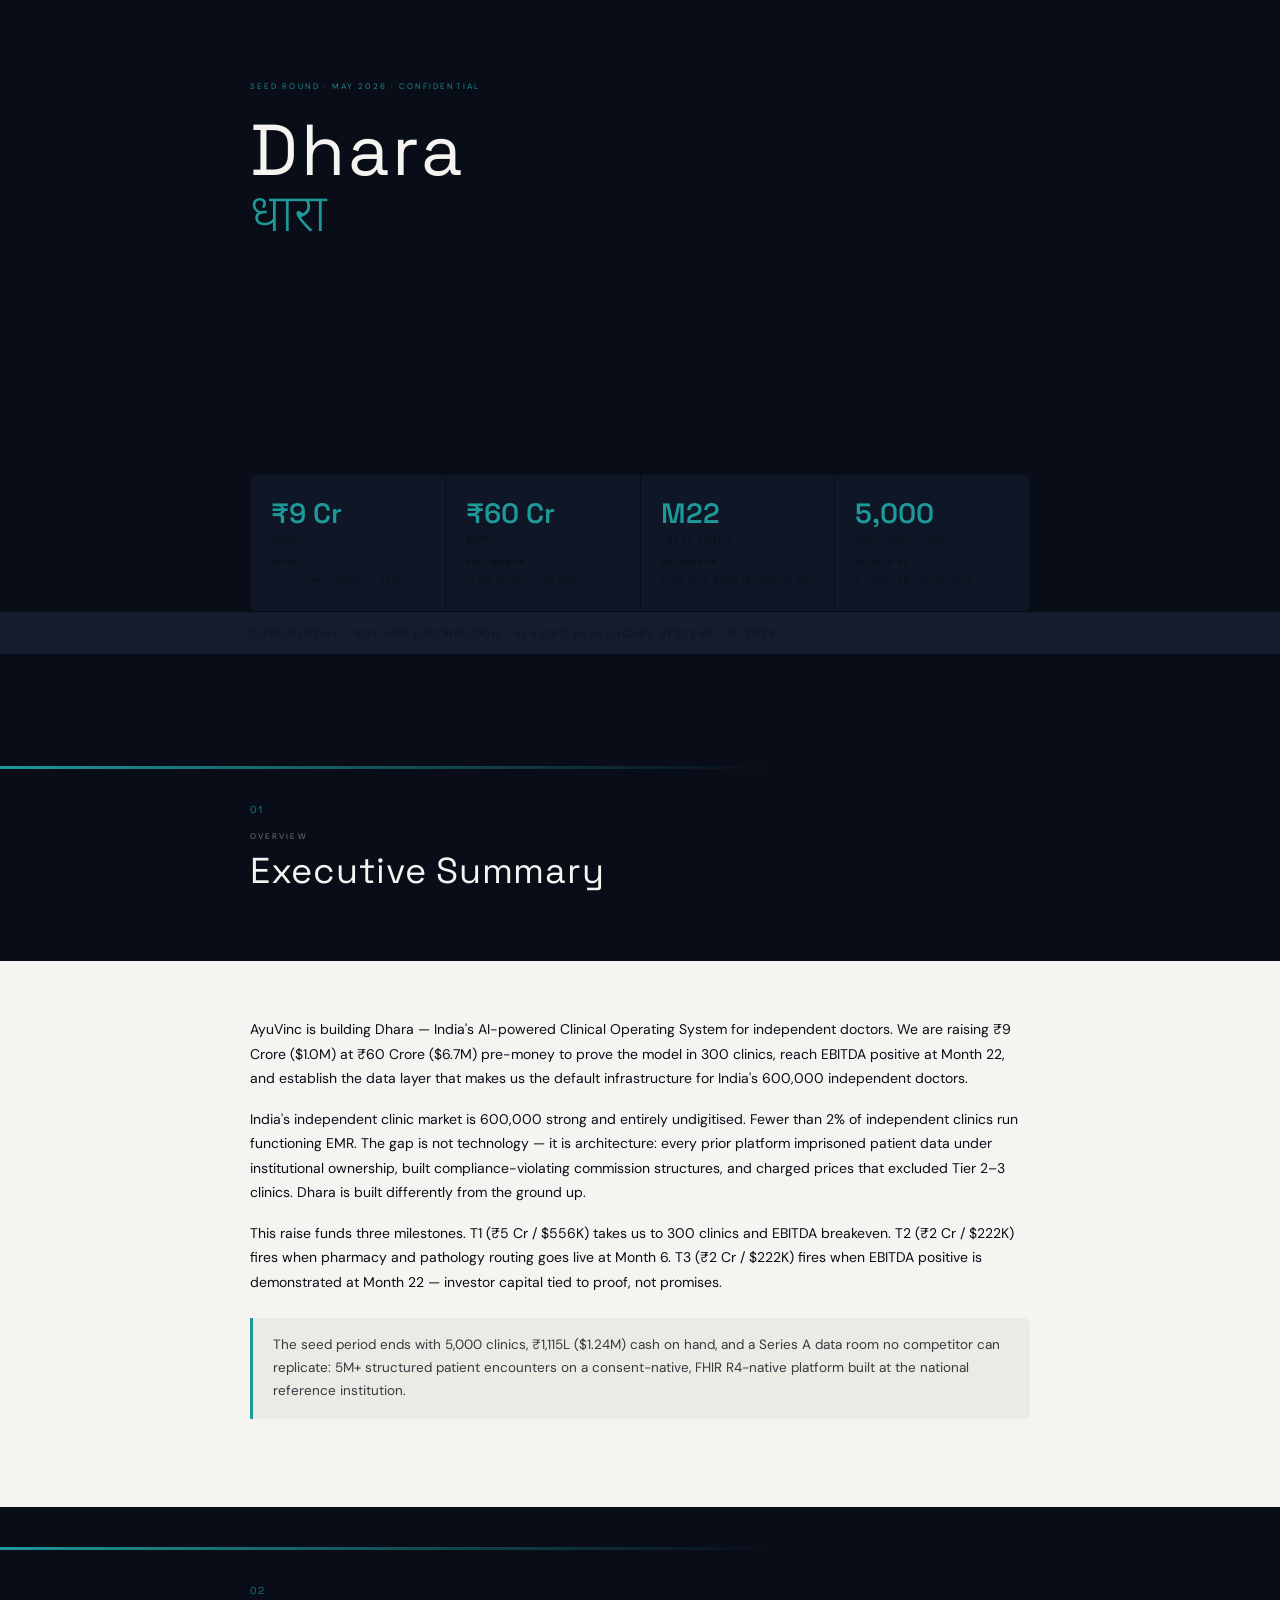
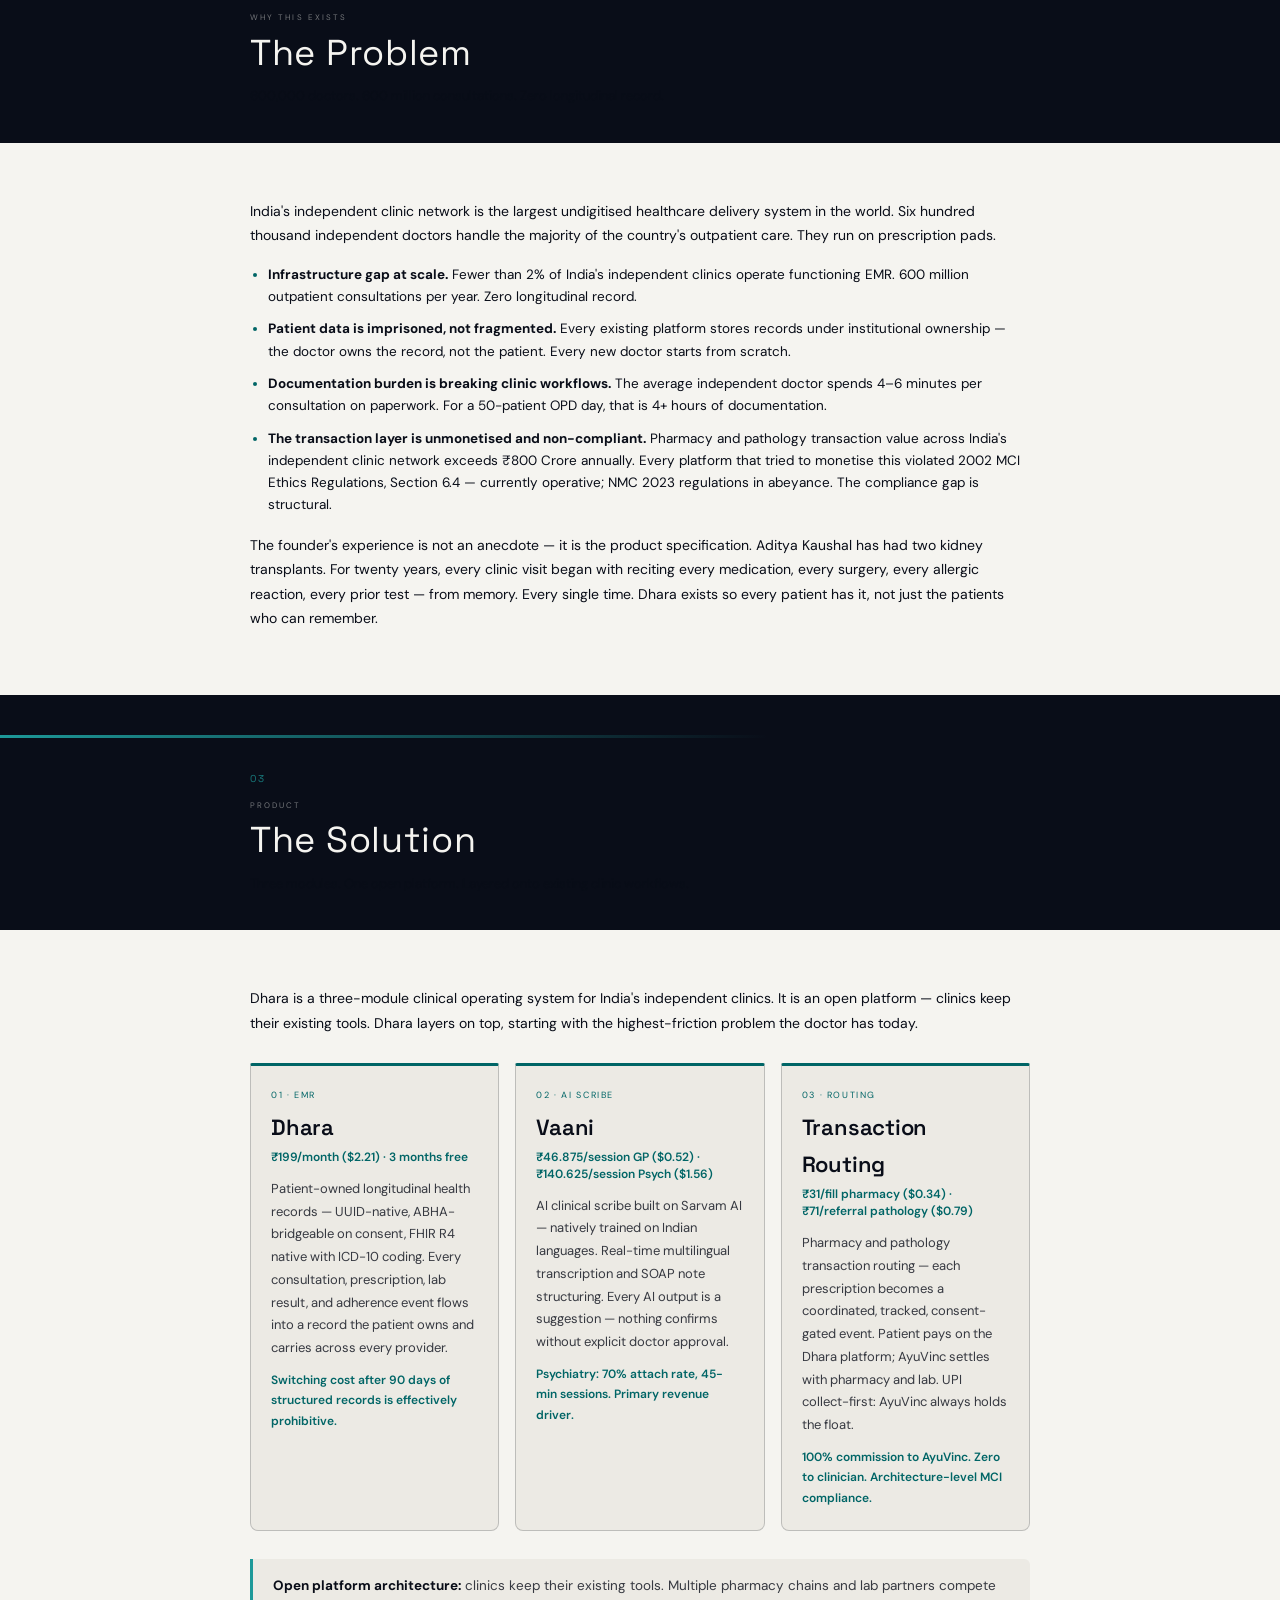
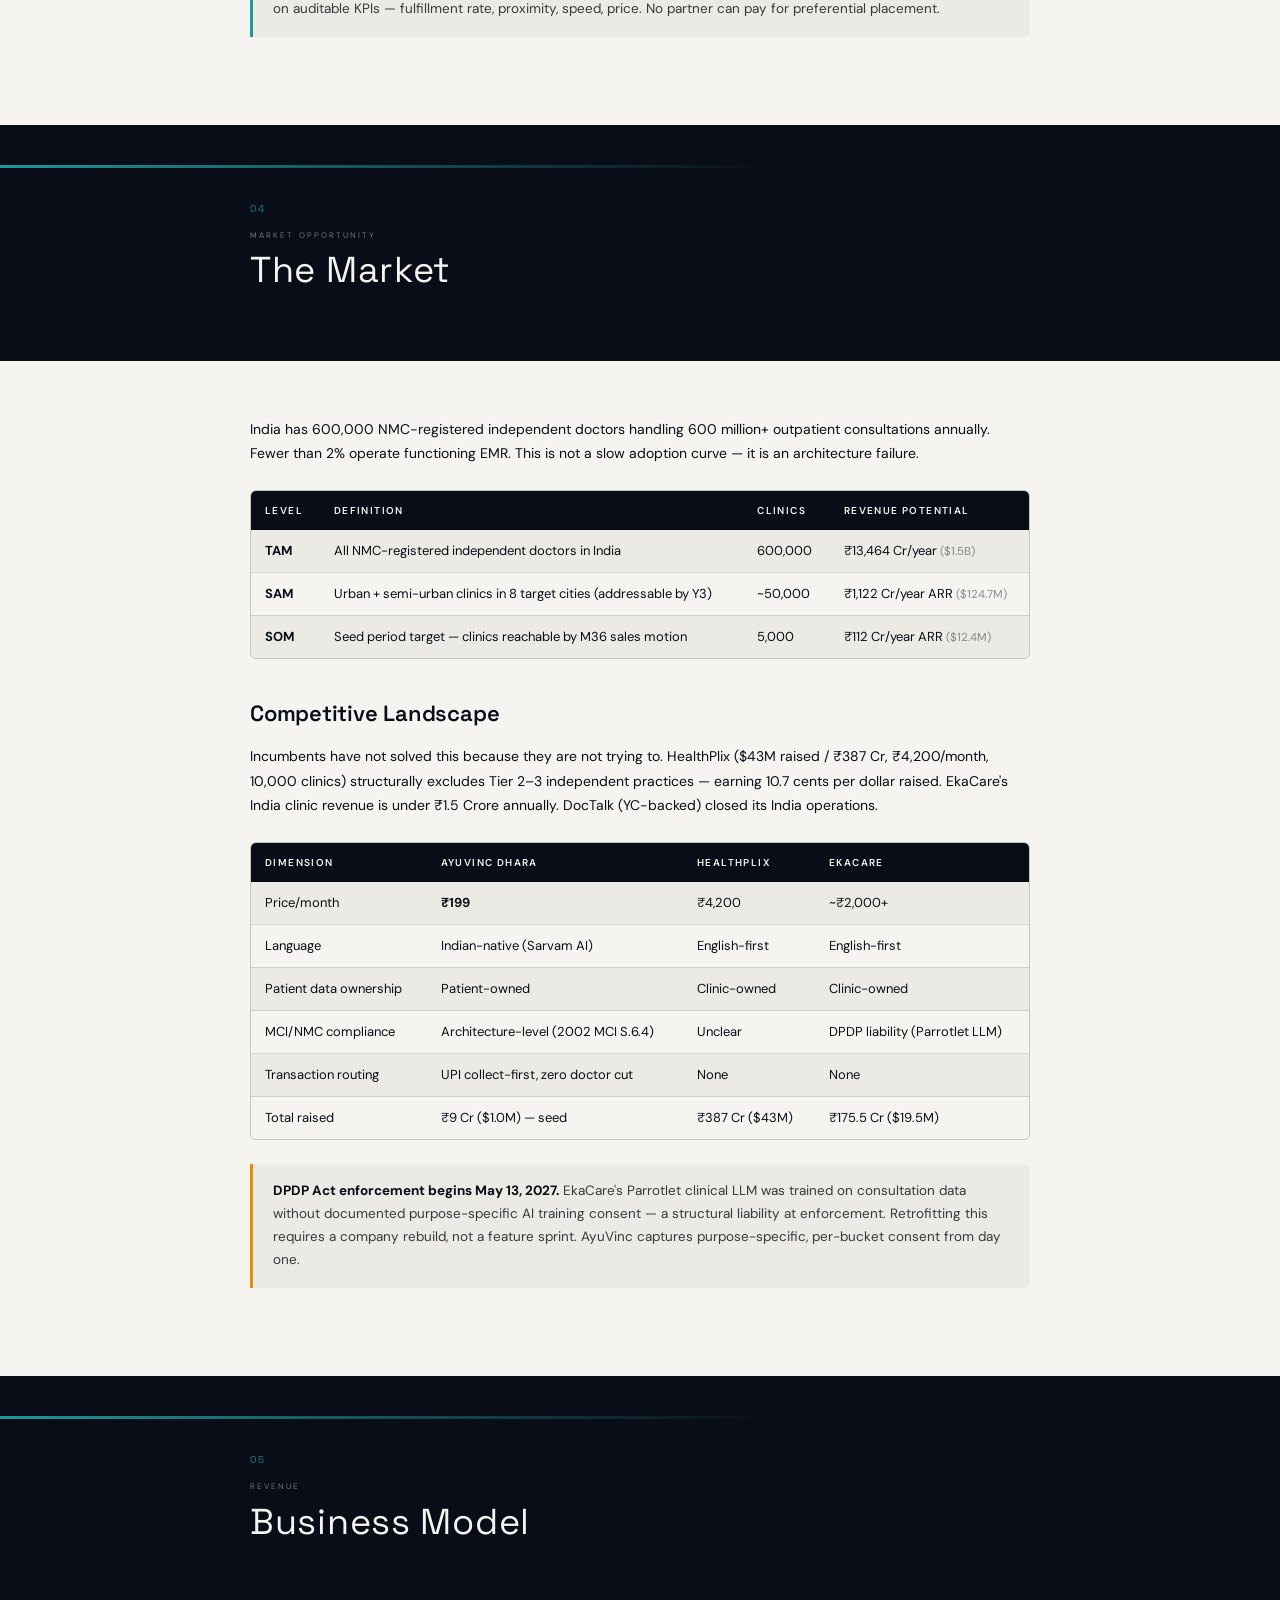
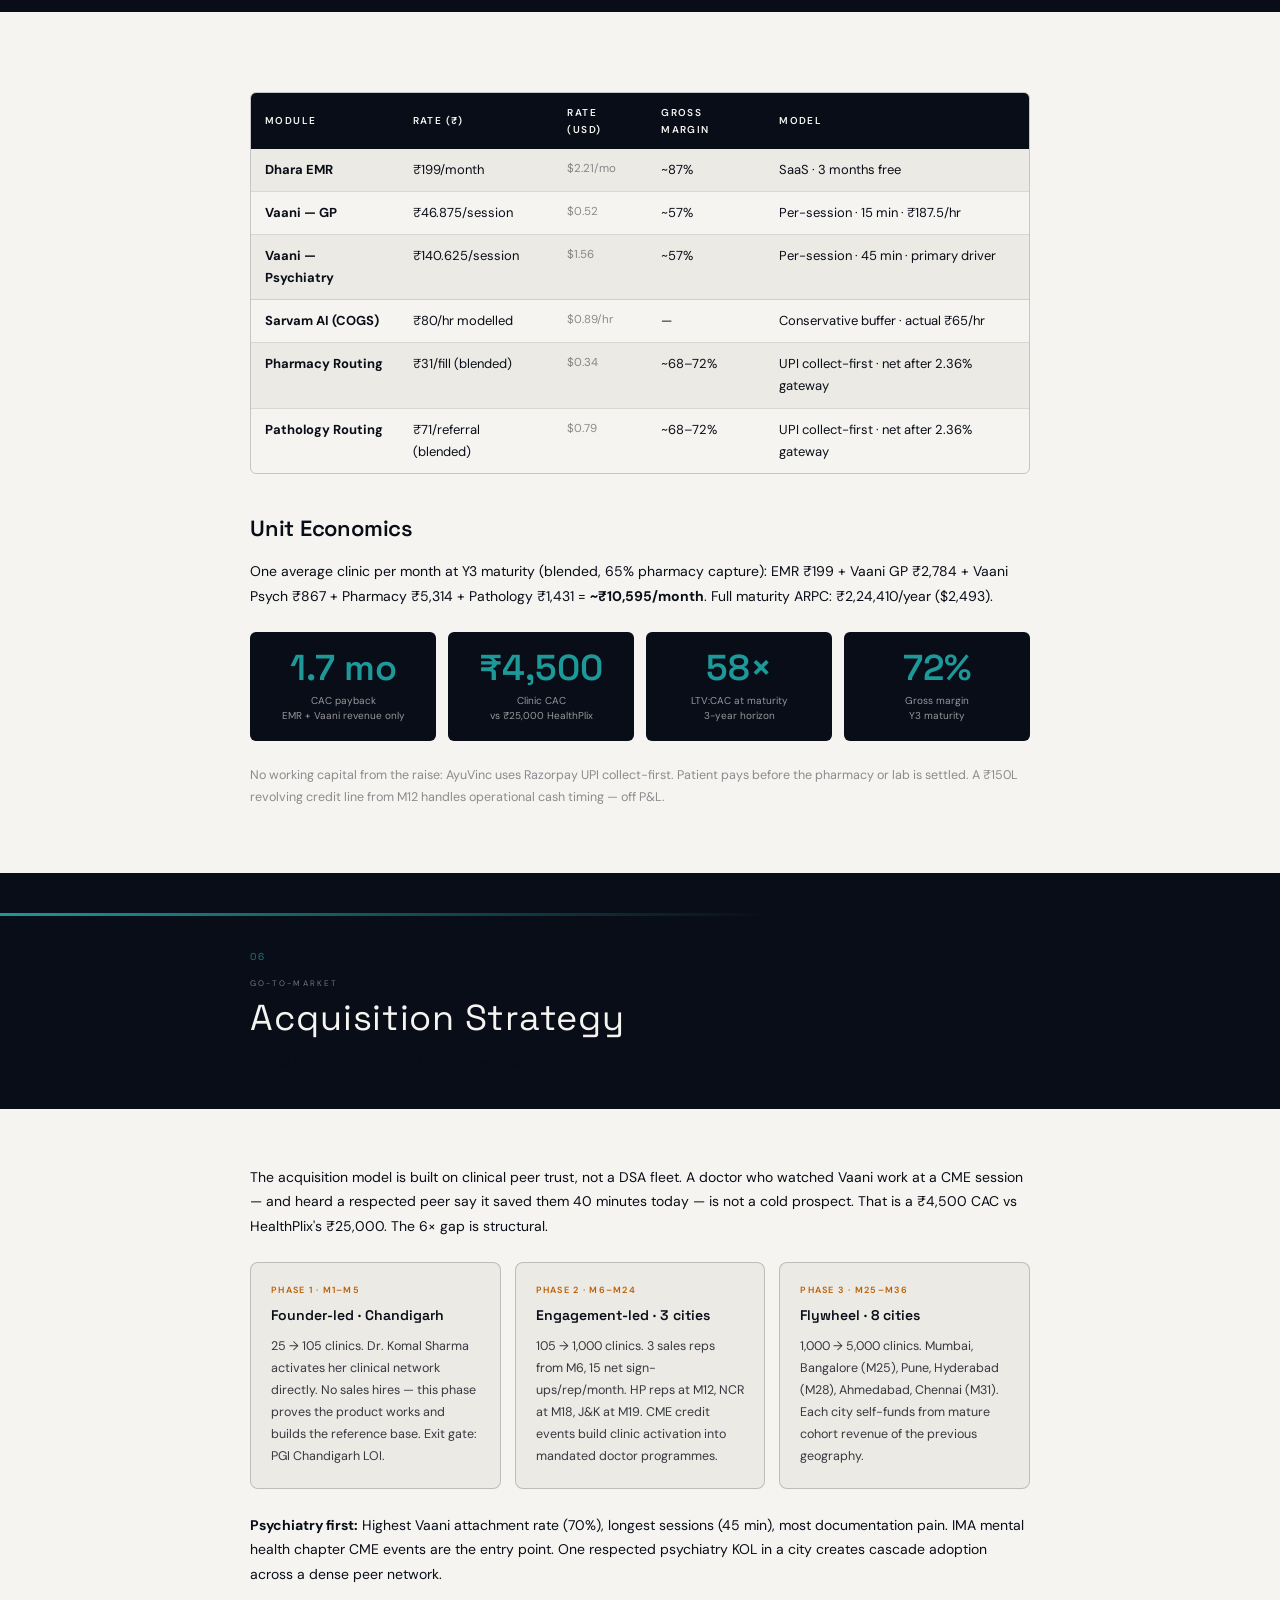
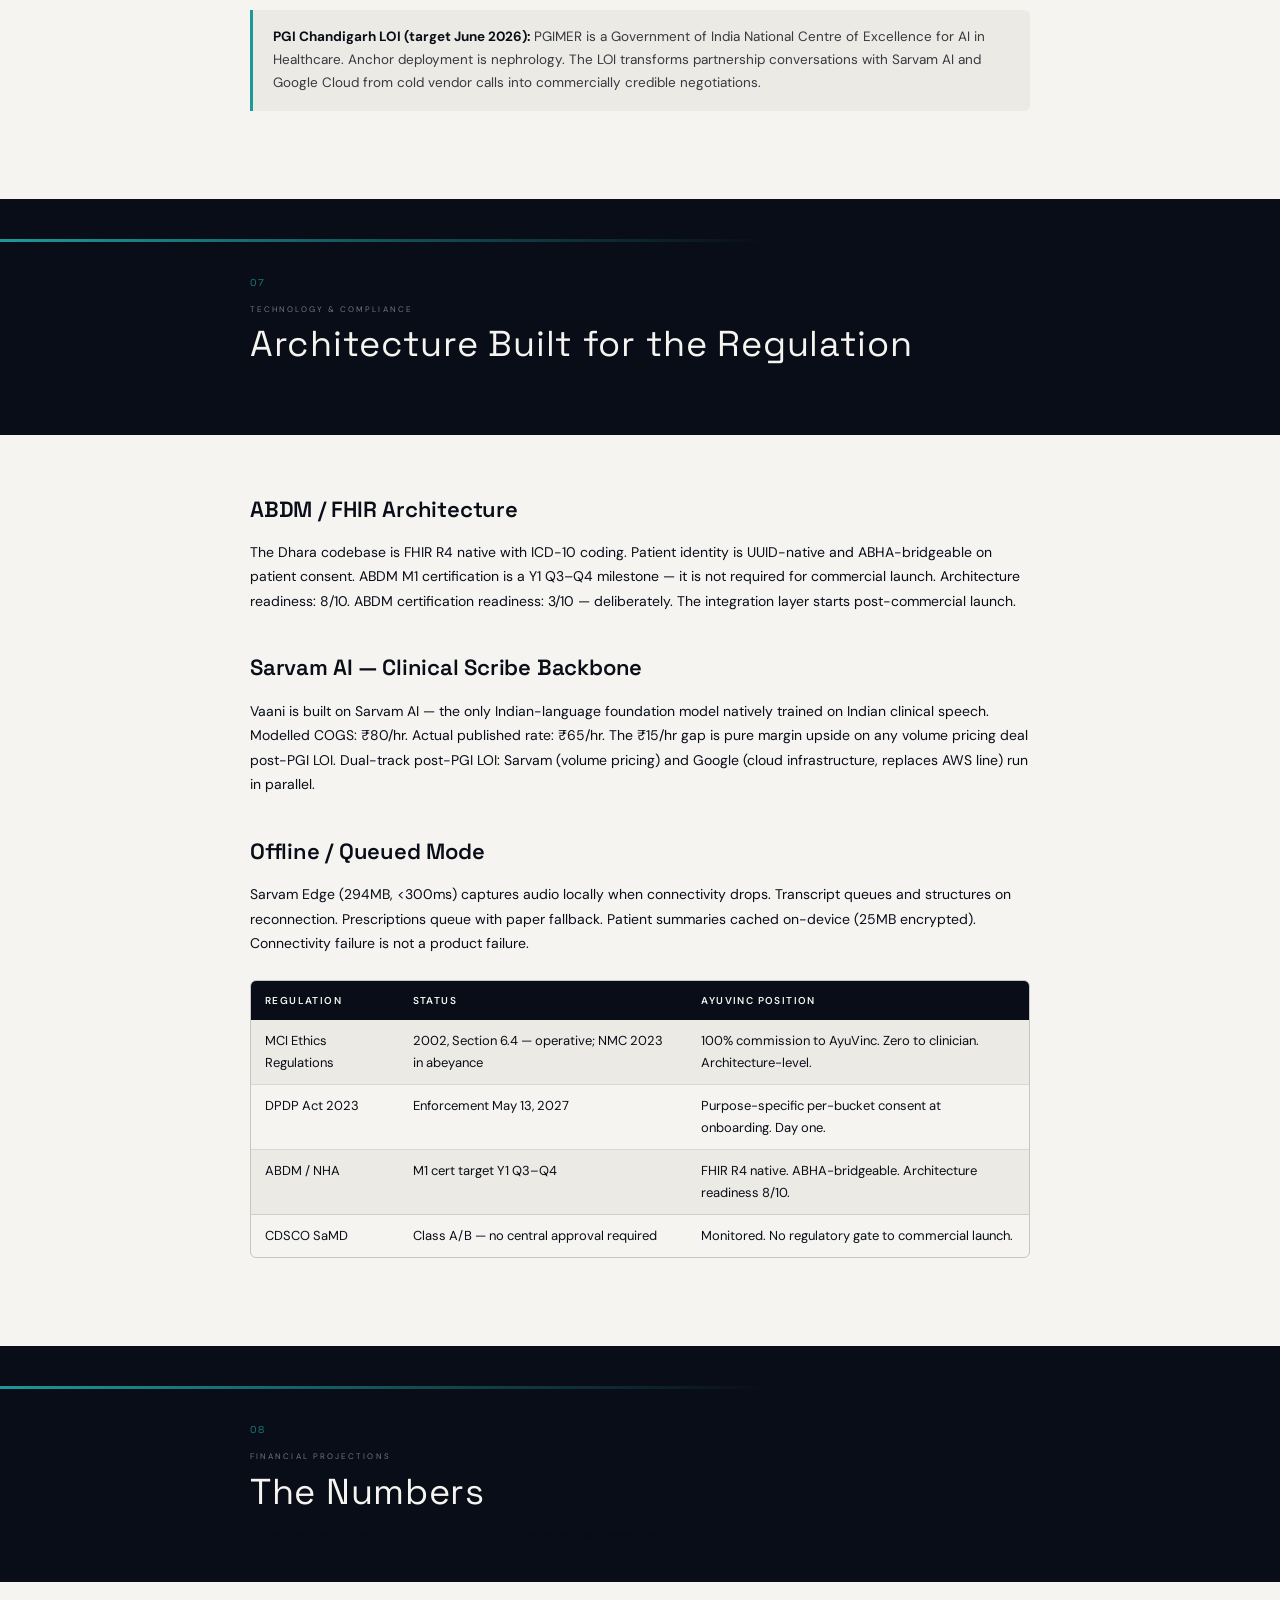
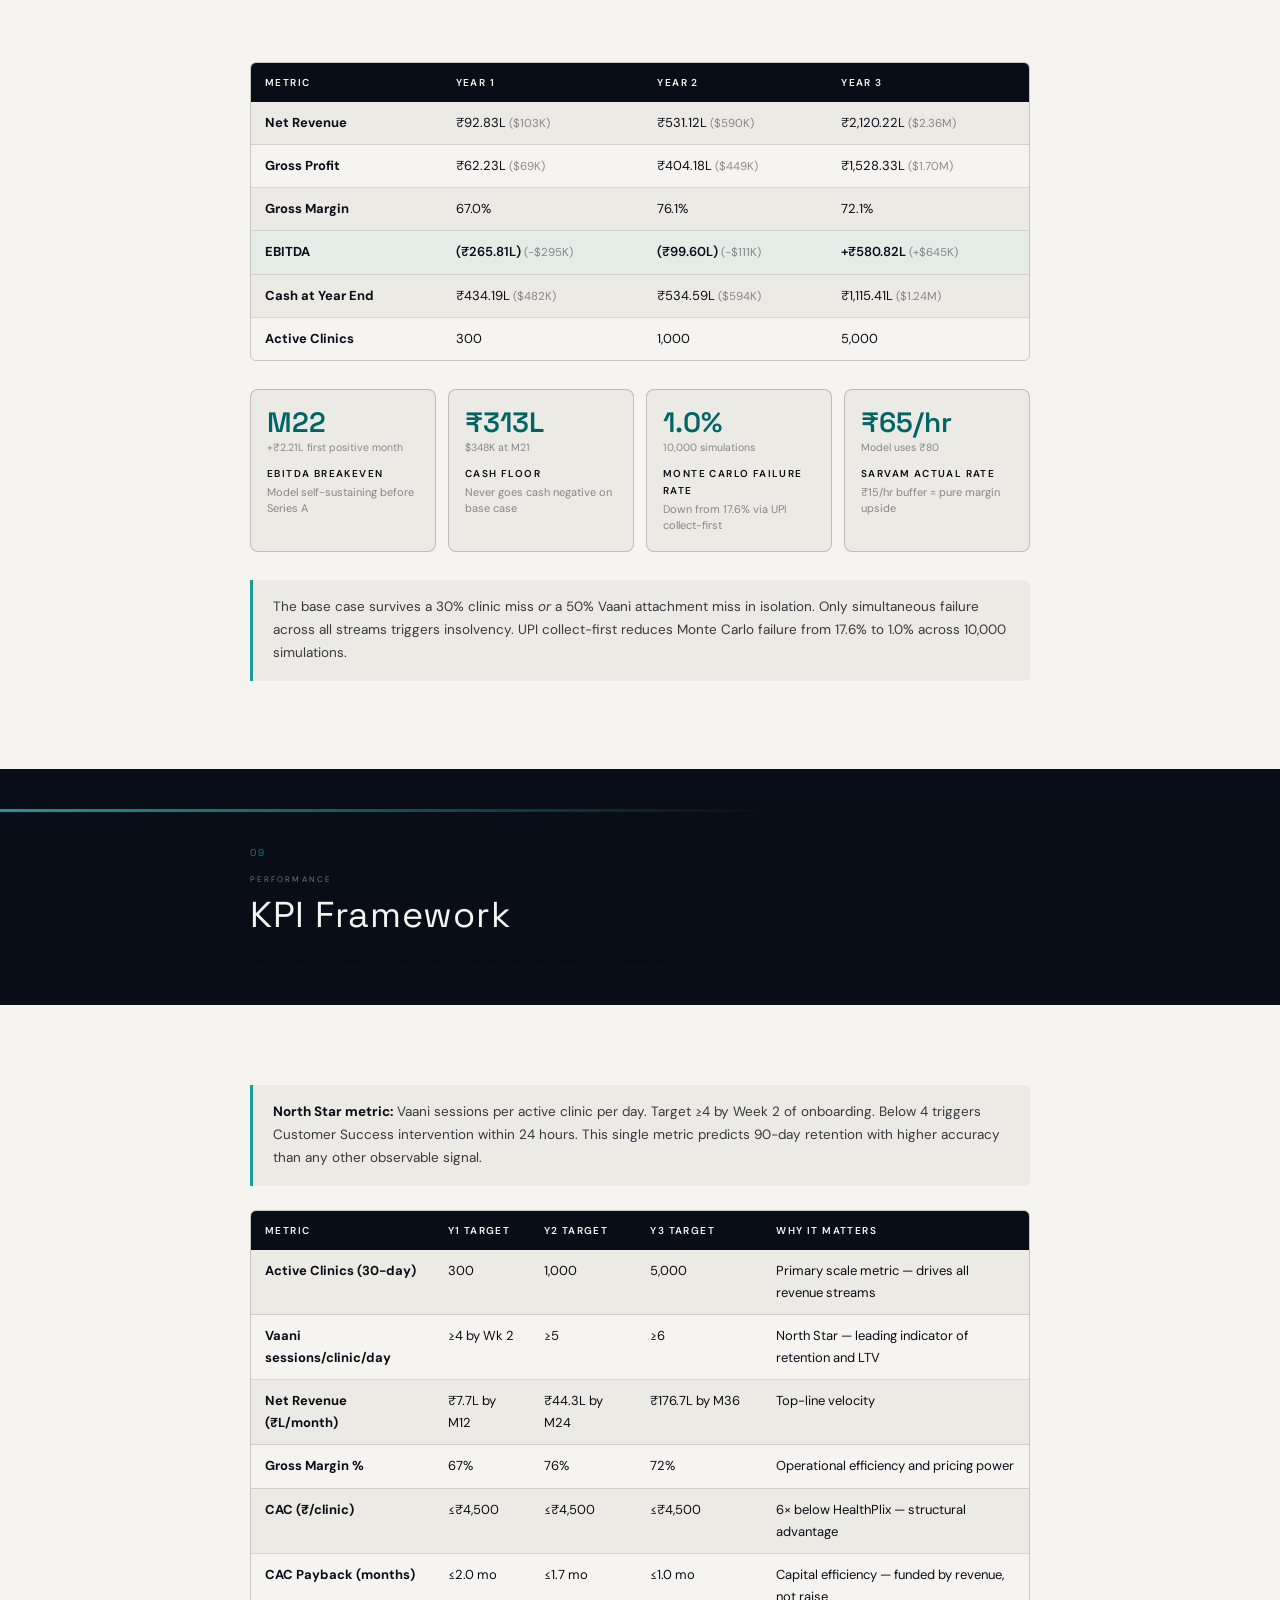
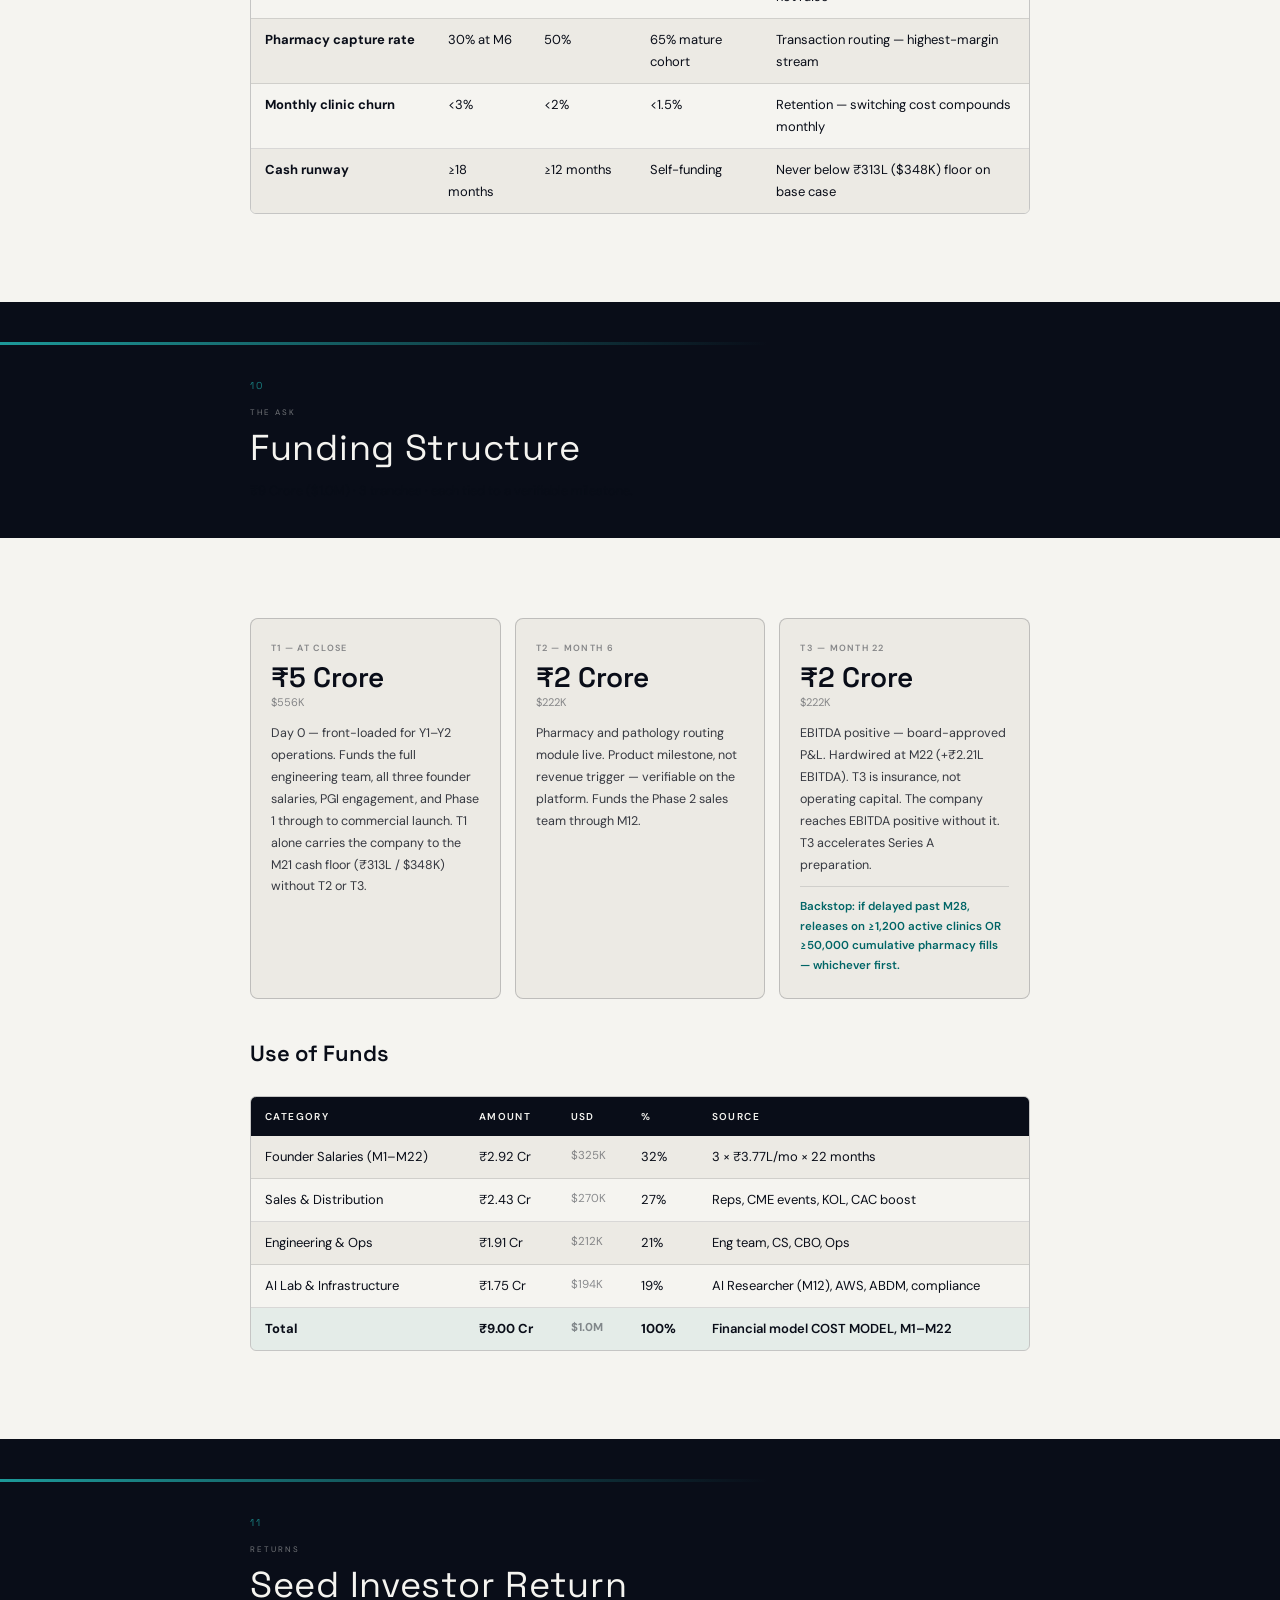
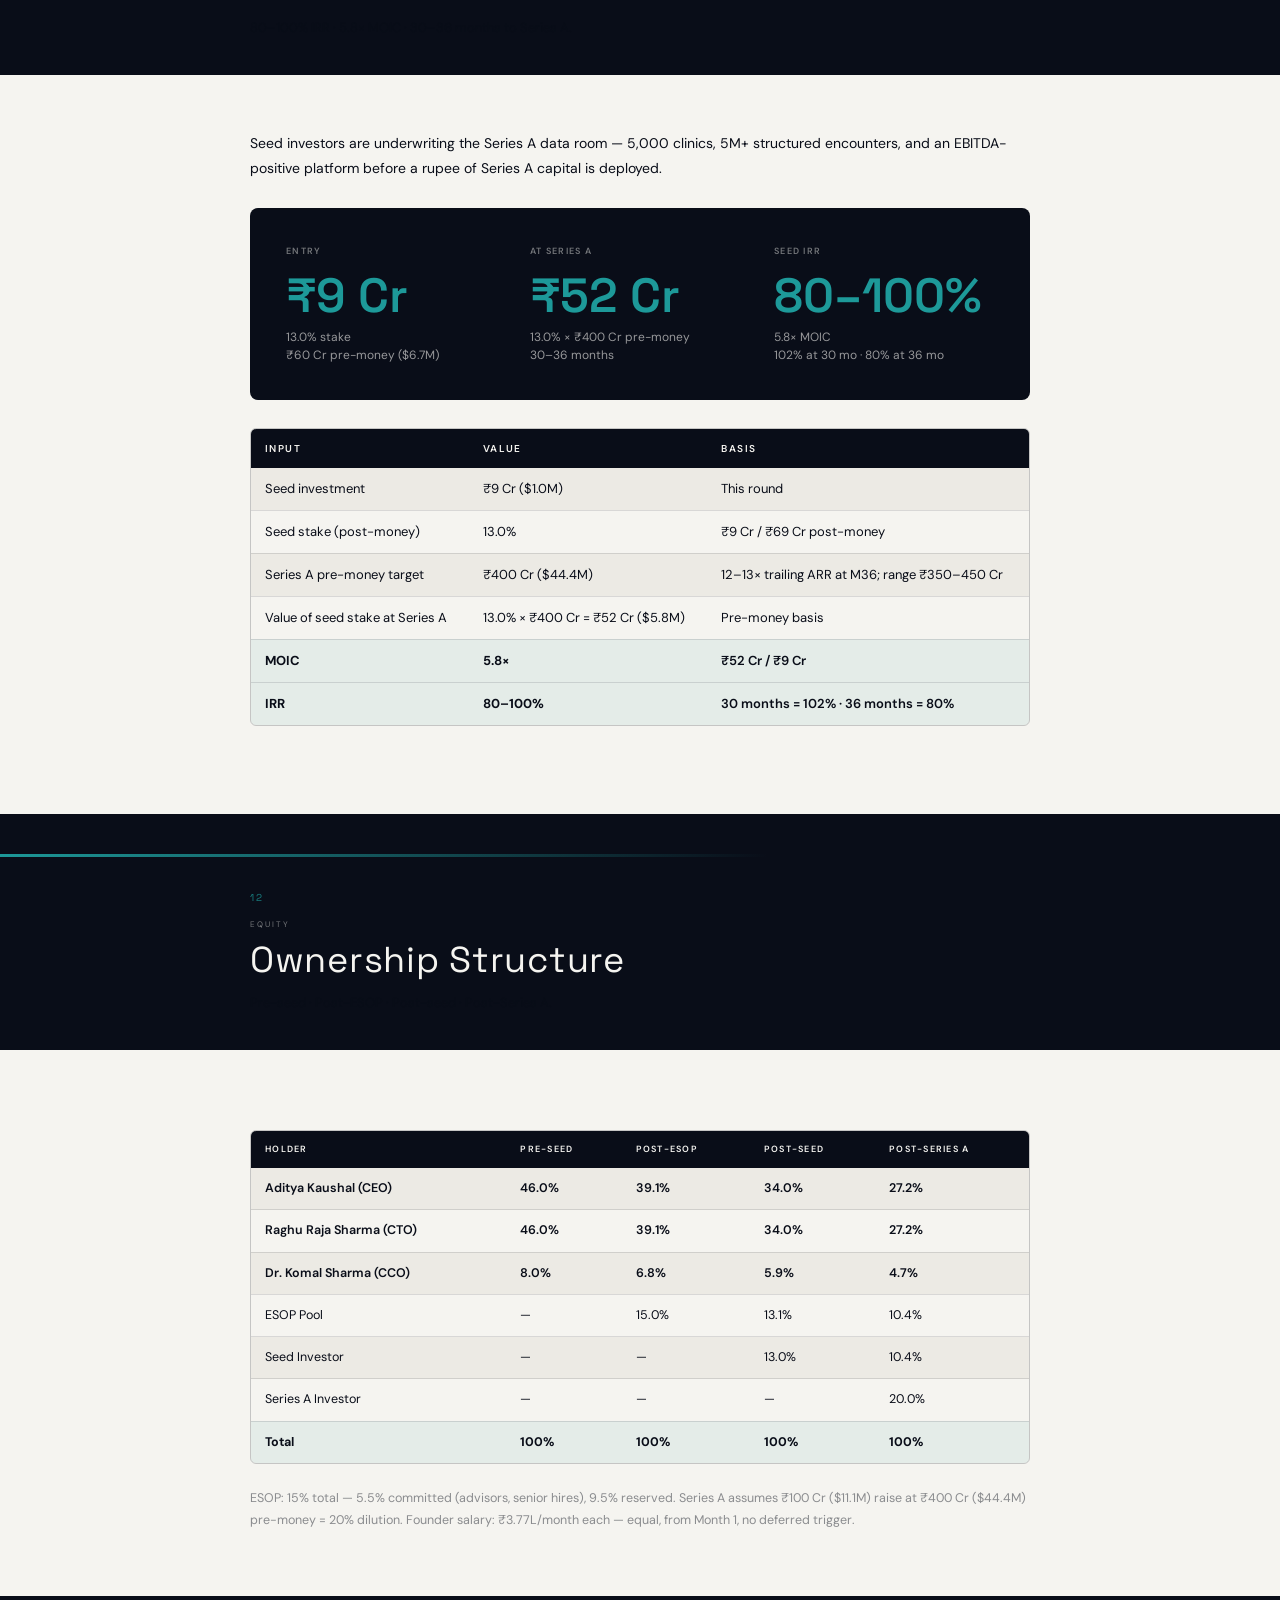
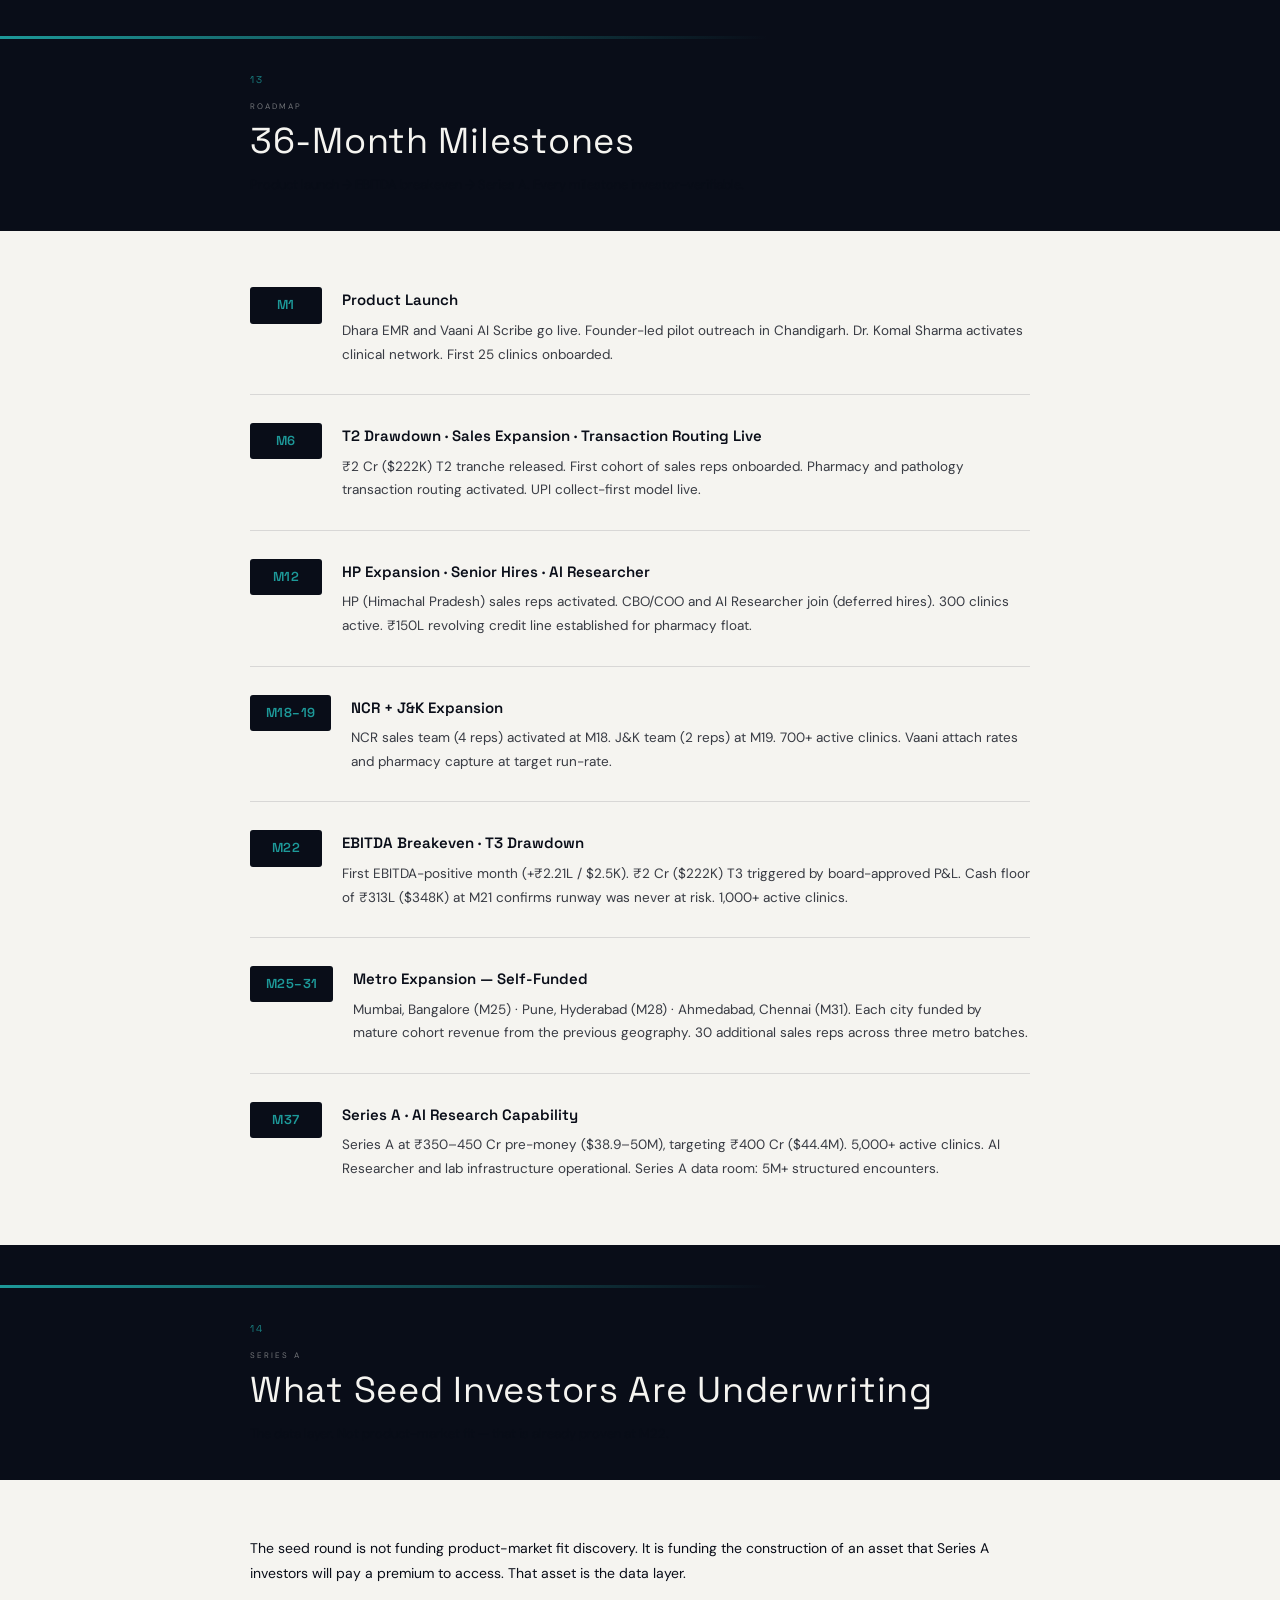
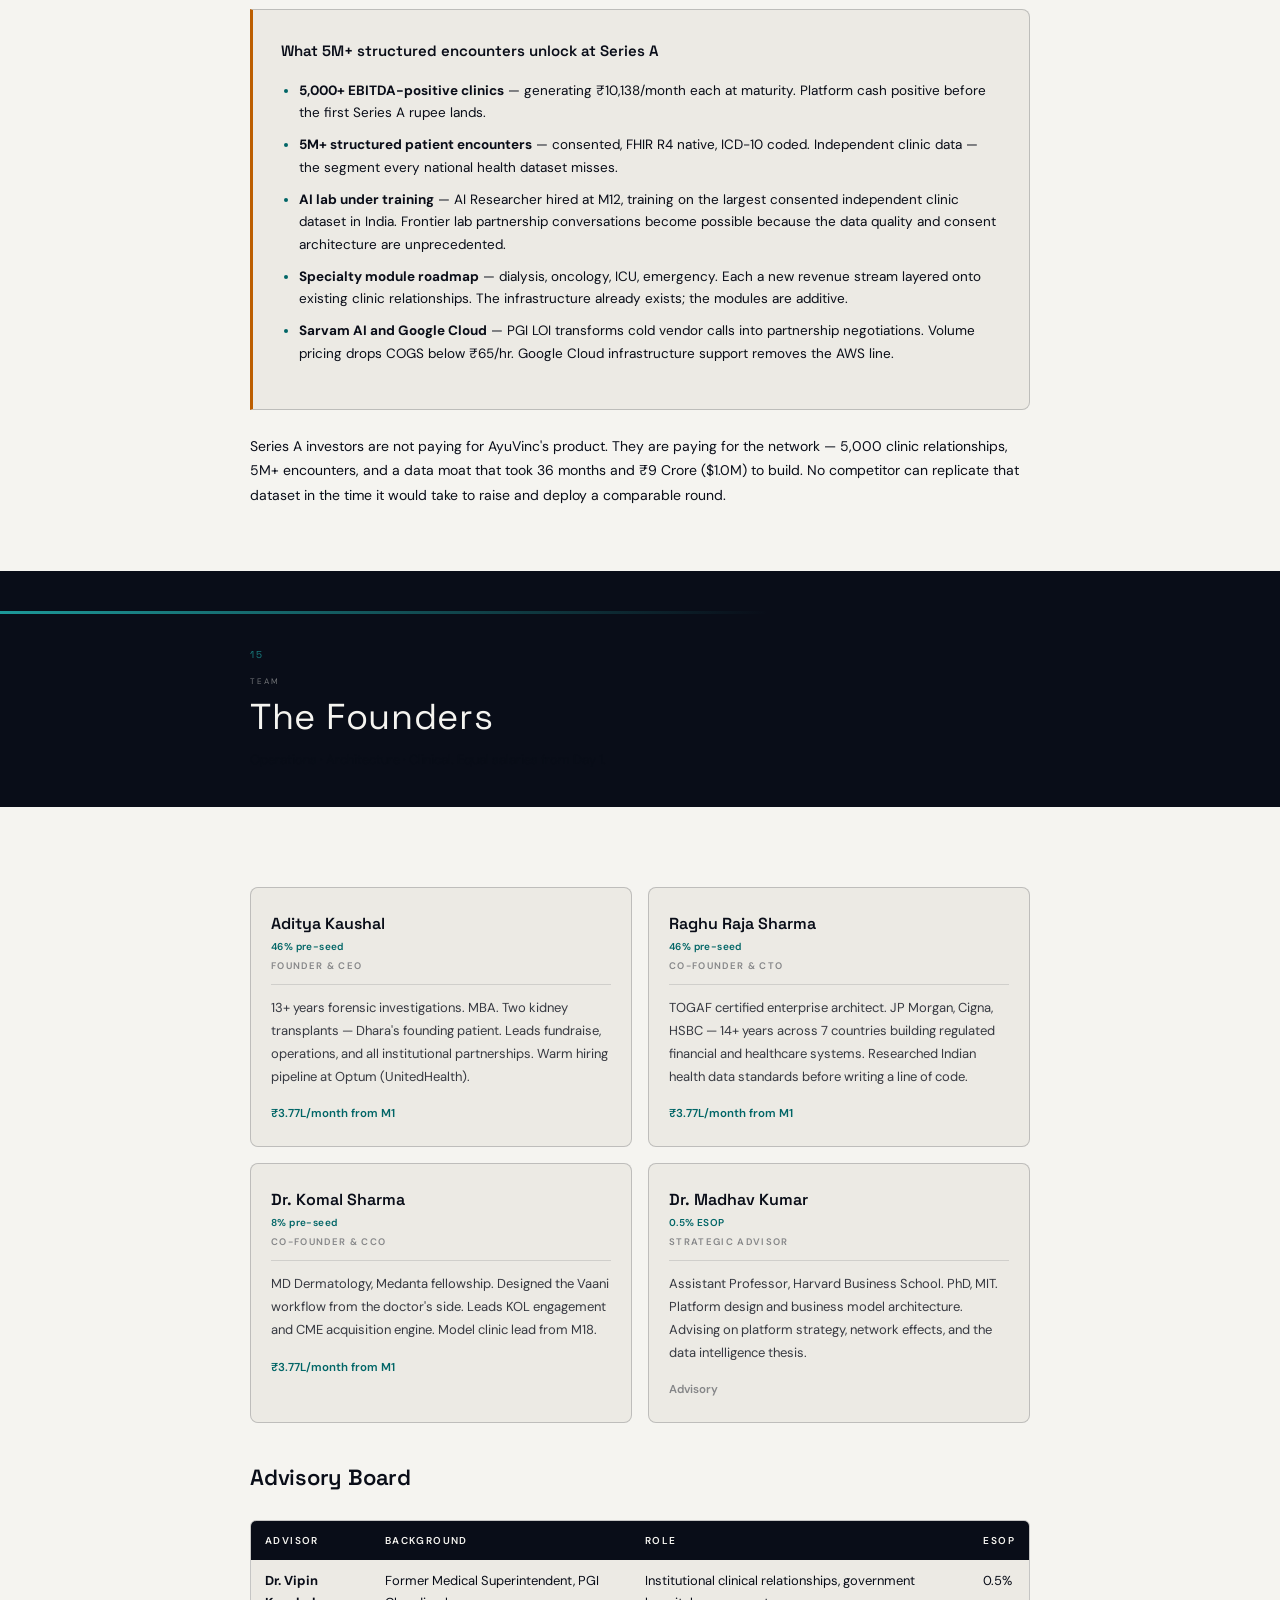
==== commit 3b438aed: "Redesign Dhara business plan with brand tokens and section breaks - Full brand design system: Space " ====
--- a/dhara/index.html
+++ b/dhara/index.html
@@ -1,277 +1,754 @@
 <!DOCTYPE html>
-<html lang="en">
+<html lang="en" data-theme="light">
 <head>
 <meta charset="UTF-8">
 <meta name="viewport" content="width=device-width, initial-scale=1.0">
-<title>AyuVinc — Dhara · Detailed Business Plan · Seed Round 2026</title>
+<title>Dhara — AyuVinc · Detailed Business Plan · Seed Round 2026</title>
+
 <link rel="preconnect" href="https://fonts.googleapis.com">
-<link href="https://fonts.googleapis.com/css2?family=Inter:wght@300;400;500;600;700&display=swap" rel="stylesheet">
+<link href="https://fonts.googleapis.com/css2?family=Space+Grotesk:wght@300;400;500;600;700&family=DM+Sans:wght@300;400;600;700&family=Noto+Sans+Devanagari:wght@200;300;400&family=Cormorant+Garamond:ital,wght@1,300&display=swap" rel="stylesheet">
+<link rel="stylesheet" href="tokens.css">
+
 <style>
-  :root {
-    --teal:        #008080;
-    --teal-dark:   #005f5f;
-    --teal-light:  #e6f4f4;
-    --teal-xlight: #f2fafa;
-    --bg:          #f9fafb;
-    --white:       #ffffff;
-    --text:        #111827;
-    --muted:       #6b7280;
-    --border:      #e5e7eb;
-    --navy:        #0f172a;
-  }
-  * { box-sizing: border-box; margin: 0; padding: 0; }
-  body { font-family: 'Inter', sans-serif; background: var(--bg); color: var(--text); font-size: 15px; line-height: 1.65; }
-
-  /* ── Layout ── */
-  .container { max-width: 900px; margin: 0 auto; padding: 0 24px; }
-  section { padding: 64px 0; border-bottom: 1px solid var(--border); }
-  section:last-child { border-bottom: none; }
-
-  /* ── Header ── */
-  .doc-header { background: var(--navy); color: var(--white); padding: 56px 0 48px; }
-  .doc-header .eyebrow { font-size: 11px; font-weight: 600; letter-spacing: 0.12em; text-transform: uppercase; color: var(--teal); margin-bottom: 12px; }
-  .doc-header h1 { font-size: 42px; font-weight: 700; line-height: 1.15; margin-bottom: 8px; }
-  .doc-header .subtitle { font-size: 18px; color: #94a3b8; font-weight: 400; margin-bottom: 24px; }
-  .doc-header .devanagari { font-size: 28px; color: var(--teal); font-weight: 600; }
-  .confidential-bar { background: #1e293b; border-top: 1px solid #334155; margin-top: 32px; padding: 12px 0; font-size: 11px; color: #64748b; letter-spacing: 0.08em; text-transform: uppercase; }
-
-  /* ── Stat boxes ── */
-  .stat-grid { display: grid; grid-template-columns: repeat(4, 1fr); gap: 16px; margin: 32px 0; }
-  .stat-box { background: var(--white); border: 1px solid var(--border); border-radius: 10px; padding: 20px; }
-  .stat-box .val { font-size: 26px; font-weight: 700; color: var(--teal); line-height: 1; margin-bottom: 4px; }
-  .stat-box .usd { font-size: 12px; color: var(--muted); font-weight: 500; margin-bottom: 8px; }
-  .stat-box .label { font-size: 12px; font-weight: 600; text-transform: uppercase; letter-spacing: 0.06em; color: var(--text); margin-bottom: 4px; }
-  .stat-box .sub { font-size: 11px; color: var(--muted); line-height: 1.4; }
-
-  /* ── Section headings ── */
-  .section-eyebrow { font-size: 11px; font-weight: 600; letter-spacing: 0.12em; text-transform: uppercase; color: var(--teal); margin-bottom: 8px; }
-  h2 { font-size: 30px; font-weight: 700; margin-bottom: 20px; line-height: 1.2; }
-  h3 { font-size: 19px; font-weight: 600; margin-bottom: 12px; margin-top: 32px; }
-  h3:first-child { margin-top: 0; }
-  p { margin-bottom: 16px; color: var(--text); }
-  p:last-child { margin-bottom: 0; }
-
-  /* ── Call-out blocks ── */
-  .callout { background: var(--teal-xlight); border-left: 4px solid var(--teal); border-radius: 0 8px 8px 0; padding: 16px 20px; margin: 24px 0; font-size: 14px; }
-  .callout strong { color: var(--teal-dark); }
-
-  /* ── Tables ── */
-  .table-wrap { overflow-x: auto; margin: 24px 0; }
-  table { width: 100%; border-collapse: collapse; font-size: 13.5px; }
-  th { background: var(--teal); color: var(--white); font-weight: 600; text-align: left; padding: 10px 14px; font-size: 12px; letter-spacing: 0.04em; }
-  td { padding: 10px 14px; border-bottom: 1px solid var(--border); vertical-align: top; }
-  tr:last-child td { border-bottom: none; }
-  tr:nth-child(even) td { background: var(--teal-xlight); }
-  .usd-bracket { color: var(--muted); font-size: 12px; font-weight: 400; }
-
-  /* ── Product cards ── */
-  .product-grid { display: grid; grid-template-columns: repeat(3, 1fr); gap: 20px; margin: 28px 0; }
-  .product-card { background: var(--white); border: 1px solid var(--border); border-radius: 12px; padding: 24px; }
-  .product-card .num { font-size: 11px; font-weight: 700; color: var(--teal); letter-spacing: 0.1em; text-transform: uppercase; margin-bottom: 6px; }
-  .product-card h4 { font-size: 17px; font-weight: 700; margin-bottom: 4px; }
-  .product-card .rate { font-size: 13px; color: var(--teal-dark); font-weight: 600; margin-bottom: 12px; }
-  .product-card p { font-size: 13.5px; color: var(--muted); }
-
-  /* ── Phase cards ── */
-  .phase-grid { display: grid; grid-template-columns: repeat(3, 1fr); gap: 16px; margin: 24px 0; }
-  .phase-card { background: var(--white); border: 1px solid var(--border); border-radius: 10px; padding: 20px; }
-  .phase-card .phase-label { font-size: 11px; font-weight: 700; color: var(--teal); letter-spacing: 0.1em; text-transform: uppercase; margin-bottom: 6px; }
-  .phase-card h4 { font-size: 15px; font-weight: 600; margin-bottom: 8px; }
-  .phase-card p { font-size: 13px; color: var(--muted); }
-
-  /* ── Milestone timeline ── */
-  .milestone { display: flex; gap: 20px; margin-bottom: 24px; align-items: flex-start; }
-  .milestone-tag { background: var(--teal); color: var(--white); font-size: 13px; font-weight: 700; padding: 6px 14px; border-radius: 20px; white-space: nowrap; flex-shrink: 0; }
-  .milestone-content h4 { font-size: 15px; font-weight: 600; margin-bottom: 6px; }
-  .milestone-content p { font-size: 13.5px; color: var(--muted); margin: 0; }
-
-  /* ── Tranche cards ── */
-  .tranche-grid { display: grid; grid-template-columns: repeat(3, 1fr); gap: 16px; margin: 24px 0; }
-  .tranche-card { border: 1px solid var(--border); border-radius: 10px; padding: 20px; }
-  .tranche-card.t1 { border-top: 3px solid var(--teal); }
-  .tranche-card.t2 { border-top: 3px solid #14b8a6; }
-  .tranche-card.t3 { border-top: 3px solid #0e7490; }
-  .tranche-card .t-label { font-size: 11px; font-weight: 700; letter-spacing: 0.1em; text-transform: uppercase; color: var(--teal); margin-bottom: 6px; }
-  .tranche-card .t-amount { font-size: 22px; font-weight: 700; margin-bottom: 2px; }
-  .tranche-card .t-usd { font-size: 12px; color: var(--muted); margin-bottom: 10px; }
-  .tranche-card p { font-size: 13px; color: var(--muted); }
-
-  /* ── Team cards ── */
-  .team-grid { display: grid; grid-template-columns: repeat(2, 1fr); gap: 20px; margin: 24px 0; }
-  .team-card { background: var(--white); border: 1px solid var(--border); border-radius: 12px; padding: 24px; }
-  .team-card .name { font-size: 17px; font-weight: 700; margin-bottom: 2px; }
-  .team-card .equity { font-size: 12px; color: var(--teal); font-weight: 600; margin-bottom: 4px; }
-  .team-card .role { font-size: 13px; font-weight: 600; text-transform: uppercase; letter-spacing: 0.06em; color: var(--muted); margin-bottom: 12px; }
-  .team-card p { font-size: 13.5px; color: var(--muted); }
-  .team-card .salary { margin-top: 12px; font-size: 12px; color: var(--teal-dark); font-weight: 600; }
-
-  /* ── KPI boxes ── */
-  .kpi-grid { display: grid; grid-template-columns: repeat(4, 1fr); gap: 16px; margin: 24px 0; }
-  .kpi-box { background: var(--white); border: 1px solid var(--border); border-radius: 10px; padding: 18px 16px; text-align: center; }
-  .kpi-box .kpi-val { font-size: 24px; font-weight: 700; color: var(--teal); line-height: 1; margin-bottom: 6px; }
-  .kpi-box .kpi-label { font-size: 12px; color: var(--muted); font-weight: 500; }
-
-  /* ── Return card ── */
-  .return-card { background: var(--navy); color: var(--white); border-radius: 14px; padding: 36px; margin: 28px 0; display: grid; grid-template-columns: 1fr 1fr 1fr; gap: 24px; }
-  .return-card .r-val { font-size: 36px; font-weight: 700; color: var(--teal); line-height: 1; margin-bottom: 4px; }
-  .return-card .r-label { font-size: 12px; color: #94a3b8; font-weight: 500; text-transform: uppercase; letter-spacing: 0.06em; margin-bottom: 8px; }
-  .return-card .r-sub { font-size: 13px; color: #cbd5e1; }
-
-  /* ── Cap table ── */
-  .captable th { font-size: 12px; }
-  .captable td { font-size: 13px; }
-  .captable .founder-row td { font-weight: 600; }
-
-  /* ── Highlight row ── */
-  .highlight td { background: var(--teal-light) !important; font-weight: 600; }
-
-  /* ── Footer ── */
-  .doc-footer { background: var(--navy); color: #64748b; padding: 32px 0; font-size: 12px; text-align: center; }
-  .doc-footer a { color: var(--teal); text-decoration: none; }
-
-  /* ── Badges ── */
-  .badge { display: inline-block; background: var(--teal-light); color: var(--teal-dark); font-size: 11px; font-weight: 600; padding: 3px 10px; border-radius: 20px; letter-spacing: 0.04em; margin-bottom: 8px; }
-
-  /* ── Series A box ── */
-  .series-a-box { background: var(--teal-xlight); border: 1px solid var(--teal-light); border-radius: 12px; padding: 28px; margin: 24px 0; }
-  .series-a-box h4 { color: var(--teal-dark); font-size: 16px; font-weight: 700; margin-bottom: 12px; }
-
-  /* ── Bullet list ── */
-  ul.doc-list { padding-left: 20px; margin-bottom: 16px; }
-  ul.doc-list li { margin-bottom: 8px; font-size: 14.5px; color: var(--text); }
-  ul.doc-list li::marker { color: var(--teal); }
-
-  @media (max-width: 700px) {
-    .stat-grid, .product-grid, .phase-grid, .tranche-grid, .kpi-grid { grid-template-columns: 1fr 1fr; }
-    .team-grid, .return-card { grid-template-columns: 1fr; }
-    h2 { font-size: 24px; }
-    .doc-header h1 { font-size: 30px; }
-  }
+
+/* ── RESET ── */
+*, *::before, *::after { box-sizing: border-box; margin: 0; padding: 0; }
+
+/* ── DOCUMENT BASE — Light mode ── */
+html { scroll-behavior: smooth; }
+body {
+  font-family: var(--font-ui);
+  background: var(--color-bg);           /* #f5f4f0 */
+  color: var(--color-text);              /* navy */
+  font-size: 14px;
+  line-height: 1.7;
+  -webkit-font-smoothing: antialiased;
+}
+
+/* ── LAYOUT ── */
+.container {
+  max-width: 860px;
+  margin: 0 auto;
+  padding: 0 40px;
+}
+
+/* ══════════════════════════════════════════════════
+   COVER — dark navy full bleed
+══════════════════════════════════════════════════ */
+.cover {
+  background: var(--ayuvinc-navy);
+  color: var(--ayuvinc-off-white);
+  padding: 80px 0 72px;
+  position: relative;
+}
+.cover-eyebrow {
+  font-family: var(--font-ui);
+  font-size: var(--text-2xs);
+  font-weight: var(--weight-regular);
+  letter-spacing: var(--tracking-eyebrow);
+  text-transform: uppercase;
+  color: var(--ayuvinc-teal);
+  margin-bottom: var(--space-5);
+  opacity: 0.9;
+}
+.cover-wordmark {
+  font-family: var(--font-identity);
+  font-weight: var(--weight-regular);
+  font-size: var(--text-5xl);
+  letter-spacing: var(--tracking-normal);
+  color: var(--ayuvinc-off-white);
+  line-height: 1;
+  margin-bottom: 6px;
+}
+.cover-devanagari {
+  font-family: var(--font-devanagari);
+  font-weight: 300;
+  font-size: 52px;
+  color: var(--ayuvinc-teal);
+  line-height: 1;
+  margin-bottom: var(--space-8);
+  display: block;
+}
+.cover-descriptor {
+  font-family: var(--font-ui);
+  font-size: var(--text-md);
+  color: var(--color-text-80);
+  font-weight: var(--weight-light);
+  margin-bottom: var(--space-6);
+  max-width: 520px;
+  line-height: 1.5;
+}
+.cover-tagline {
+  font-family: var(--font-ui);
+  font-size: var(--text-sm);
+  color: var(--color-text-60);
+  margin-bottom: var(--space-12);
+  max-width: 440px;
+}
+.cover-rule {
+  height: 1px;
+  background: var(--color-rule-strong);
+  margin: var(--space-10) 0;
+}
+.cover-stats {
+  display: grid;
+  grid-template-columns: repeat(4, 1fr);
+  gap: 1px;
+  background: var(--color-rule);
+  border: 1px solid var(--color-rule);
+  border-radius: 4px;
+  overflow: hidden;
+}
+.cover-stat {
+  background: var(--ayuvinc-navy-mid);
+  padding: var(--space-6) var(--space-5);
+}
+.cover-stat .s-val {
+  font-family: var(--font-identity);
+  font-size: var(--text-xl);
+  font-weight: var(--weight-semibold);
+  color: var(--ayuvinc-teal);
+  line-height: 1;
+  margin-bottom: 4px;
+}
+.cover-stat .s-usd {
+  font-size: 10px;
+  color: var(--color-text-60);
+  margin-bottom: 8px;
+  font-weight: var(--weight-regular);
+}
+.cover-stat .s-label {
+  font-family: var(--font-ui);
+  font-size: var(--text-2xs);
+  font-weight: var(--weight-semibold);
+  letter-spacing: var(--tracking-label);
+  text-transform: uppercase;
+  color: var(--color-text-80);
+  margin-bottom: 3px;
+}
+.cover-stat .s-sub {
+  font-size: 10px;
+  color: var(--color-text-60);
+  line-height: 1.4;
+}
+.confidential-strip {
+  background: var(--ayuvinc-navy-2);
+  border-top: 1px solid var(--color-rule);
+  padding: var(--space-3) 0;
+  font-size: 10px;
+  color: var(--color-text-60);
+  letter-spacing: var(--tracking-caps);
+  text-transform: uppercase;
+}
+
+/* ══════════════════════════════════════════════════
+   SECTION BREAK — full-bleed dark navy band
+   This is the visual divider between sections
+══════════════════════════════════════════════════ */
+.section-break {
+  background: var(--ayuvinc-navy);
+  padding: 40px 0 36px;
+  position: relative;
+  page-break-before: always;
+}
+.section-break::before {
+  content: '';
+  display: block;
+  height: 3px;
+  background: linear-gradient(90deg, var(--ayuvinc-teal) 0%, transparent 60%);
+  margin-bottom: 32px;
+}
+.section-break .sb-num {
+  font-family: var(--font-identity);
+  font-size: 10px;
+  font-weight: var(--weight-regular);
+  letter-spacing: var(--tracking-caps-wide);
+  text-transform: uppercase;
+  color: var(--ayuvinc-teal);
+  margin-bottom: var(--space-3);
+  opacity: 0.8;
+}
+.section-break .sb-label {
+  font-family: var(--font-ui);
+  font-size: var(--text-2xs);
+  font-weight: var(--weight-regular);
+  letter-spacing: var(--tracking-eyebrow);
+  text-transform: uppercase;
+  color: rgba(245,244,240,0.45);
+  margin-bottom: var(--space-2);
+}
+.section-break .sb-title {
+  font-family: var(--font-identity);
+  font-size: var(--text-2xl);
+  font-weight: var(--weight-regular);
+  letter-spacing: var(--tracking-snug);
+  color: var(--ayuvinc-off-white);
+  line-height: 1.15;
+}
+.section-break .sb-sub {
+  font-family: var(--font-ui);
+  font-size: var(--text-base);
+  color: var(--color-text-60);
+  margin-top: var(--space-3);
+  max-width: 540px;
+  line-height: 1.6;
+}
+
+/* ══════════════════════════════════════════════════
+   CONTENT AREA — light, follows each section break
+══════════════════════════════════════════════════ */
+.section-body {
+  padding: 56px 0 64px;
+  background: var(--color-bg);
+}
+.section-body + .section-break {
+  margin-top: 0;
+}
+
+p { margin-bottom: 16px; font-size: 14px; color: var(--color-text-100); line-height: 1.75; }
+p:last-child { margin-bottom: 0; }
+
+h3 {
+  font-family: var(--font-identity);
+  font-size: var(--text-lg);
+  font-weight: var(--weight-semibold);
+  margin: 36px 0 12px;
+  color: var(--color-text-100);
+  letter-spacing: -0.01em;
+}
+h3:first-child { margin-top: 0; }
+
+/* ── Callout ── */
+.callout {
+  background: var(--color-bg-raised);
+  border-left: 3px solid var(--ayuvinc-teal);
+  border-radius: 0 6px 6px 0;
+  padding: 16px 20px;
+  margin: 24px 0;
+  font-size: 13.5px;
+  color: var(--color-text-80);
+  line-height: 1.7;
+}
+.callout strong { color: var(--color-text-100); }
+
+.callout-amber {
+  border-left-color: var(--ayuvinc-amber);
+}
+
+/* ── Tables ── */
+.table-wrap { overflow-x: auto; margin: 24px 0; border-radius: 6px; border: 1px solid var(--color-rule-strong); }
+table { width: 100%; border-collapse: collapse; font-size: 13px; }
+th {
+  background: var(--ayuvinc-navy);
+  color: var(--ayuvinc-off-white);
+  font-family: var(--font-ui);
+  font-weight: var(--weight-semibold);
+  font-size: 10px;
+  letter-spacing: var(--tracking-label);
+  text-transform: uppercase;
+  text-align: left;
+  padding: 11px 14px;
+}
+td {
+  padding: 10px 14px;
+  border-bottom: 1px solid var(--color-rule);
+  vertical-align: top;
+  color: var(--color-text-100);
+}
+tr:last-child td { border-bottom: none; }
+tr:nth-child(even) td { background: var(--color-bg-raised); }
+.usd { color: var(--color-text-muted); font-size: 11.5px; font-weight: var(--weight-regular); }
+.highlight td { background: rgba(0,128,128,0.07) !important; font-weight: var(--weight-semibold); }
+
+/* ── Stat grid ── */
+.stat-grid {
+  display: grid;
+  grid-template-columns: repeat(4, 1fr);
+  gap: 12px;
+  margin: 28px 0;
+}
+.stat-box {
+  background: var(--color-bg-raised);
+  border: 1px solid var(--color-rule-strong);
+  border-radius: 8px;
+  padding: 18px 16px;
+}
+.stat-box .val {
+  font-family: var(--font-identity);
+  font-size: var(--text-xl);
+  font-weight: var(--weight-semibold);
+  color: var(--ayuvinc-teal);
+  line-height: 1;
+  margin-bottom: 3px;
+}
+[data-theme="light"] .stat-box .val { color: oklch(45% 0.10 195); }
+.stat-box .usd-s { font-size: 10.5px; color: var(--color-text-muted); margin-bottom: 8px; }
+.stat-box .s-label {
+  font-size: 10px;
+  font-weight: var(--weight-semibold);
+  letter-spacing: var(--tracking-label);
+  text-transform: uppercase;
+  color: var(--color-text-100);
+  margin-bottom: 3px;
+}
+.stat-box .s-sub { font-size: 11px; color: var(--color-text-muted); line-height: 1.45; }
+
+/* ── Product cards ── */
+.product-grid {
+  display: grid;
+  grid-template-columns: repeat(3, 1fr);
+  gap: 16px;
+  margin: 28px 0;
+}
+.product-card {
+  background: var(--color-bg-raised);
+  border: 1px solid var(--color-rule-strong);
+  border-top: 3px solid var(--ayuvinc-teal);
+  border-radius: 2px 2px 8px 8px;
+  padding: 22px 20px;
+}
+[data-theme="light"] .product-card { border-top-color: oklch(45% 0.10 195); }
+.product-card .p-num {
+  font-family: var(--font-ui);
+  font-size: 9px;
+  font-weight: var(--weight-regular);
+  letter-spacing: var(--tracking-caps);
+  text-transform: uppercase;
+  color: var(--ayuvinc-teal);
+  margin-bottom: 5px;
+}
+[data-theme="light"] .product-card .p-num { color: oklch(45% 0.10 195); }
+.product-card h4 {
+  font-family: var(--font-identity);
+  font-size: var(--text-lg);
+  font-weight: var(--weight-semibold);
+  margin-bottom: 3px;
+  color: var(--color-text-100);
+  letter-spacing: -0.01em;
+}
+.product-card .p-rate {
+  font-size: 12px;
+  color: oklch(45% 0.10 195);
+  font-weight: var(--weight-semibold);
+  margin-bottom: 12px;
+  line-height: 1.4;
+}
+.product-card p { font-size: 13px; color: var(--color-text-80); margin-bottom: 10px; }
+.product-card .p-note { font-size: 12px; color: oklch(45% 0.10 195); font-weight: var(--weight-semibold); }
+
+/* ── Phase grid ── */
+.phase-grid {
+  display: grid;
+  grid-template-columns: repeat(3, 1fr);
+  gap: 14px;
+  margin: 24px 0;
+}
+.phase-card {
+  background: var(--color-bg-raised);
+  border: 1px solid var(--color-rule-strong);
+  border-radius: 8px;
+  padding: 20px;
+}
+.phase-card .ph-label {
+  font-size: 9px;
+  font-weight: var(--weight-semibold);
+  letter-spacing: var(--tracking-label);
+  text-transform: uppercase;
+  color: var(--ayuvinc-amber-dark);
+  margin-bottom: 6px;
+}
+.phase-card h4 {
+  font-family: var(--font-identity);
+  font-size: 14px;
+  font-weight: var(--weight-semibold);
+  margin-bottom: 8px;
+  color: var(--color-text-100);
+}
+.phase-card p { font-size: 12.5px; color: var(--color-text-80); }
+
+/* ── Milestone ── */
+.milestone {
+  display: flex;
+  gap: 20px;
+  margin-bottom: 28px;
+  align-items: flex-start;
+  padding-bottom: 28px;
+  border-bottom: 1px solid var(--color-rule);
+}
+.milestone:last-child { border-bottom: none; margin-bottom: 0; padding-bottom: 0; }
+.milestone-tag {
+  background: var(--ayuvinc-navy);
+  color: var(--ayuvinc-teal);
+  font-family: var(--font-identity);
+  font-size: 13px;
+  font-weight: var(--weight-semibold);
+  padding: 7px 16px;
+  border-radius: 3px;
+  white-space: nowrap;
+  flex-shrink: 0;
+  min-width: 72px;
+  text-align: center;
+  letter-spacing: 0.03em;
+}
+.milestone h4 {
+  font-family: var(--font-identity);
+  font-size: 15px;
+  font-weight: var(--weight-semibold);
+  margin-bottom: 6px;
+  color: var(--color-text-100);
+}
+.milestone p { font-size: 13.5px; color: var(--color-text-80); margin: 0; }
+
+/* ── Tranche cards ── */
+.tranche-grid {
+  display: grid;
+  grid-template-columns: repeat(3, 1fr);
+  gap: 14px;
+  margin: 24px 0;
+}
+.tranche-card {
+  background: var(--color-bg-raised);
+  border: 1px solid var(--color-rule-strong);
+  border-radius: 8px;
+  padding: 22px 20px;
+}
+.tranche-card .t-eyebrow {
+  font-size: 9px;
+  font-weight: var(--weight-semibold);
+  letter-spacing: var(--tracking-label);
+  text-transform: uppercase;
+  color: var(--color-text-muted);
+  margin-bottom: 6px;
+}
+.tranche-card .t-amount {
+  font-family: var(--font-identity);
+  font-size: var(--text-xl);
+  font-weight: var(--weight-semibold);
+  color: var(--color-text-100);
+  line-height: 1;
+  margin-bottom: 2px;
+}
+.tranche-card .t-usd { font-size: 11px; color: var(--color-text-muted); margin-bottom: 12px; }
+.tranche-card p { font-size: 12.5px; color: var(--color-text-80); margin-bottom: 8px; }
+.tranche-card p:last-child { margin-bottom: 0; }
+.tranche-card .t-backstop {
+  font-size: 11.5px;
+  color: oklch(45% 0.10 195);
+  font-weight: var(--weight-semibold);
+  border-top: 1px solid var(--color-rule);
+  padding-top: 10px;
+  margin-top: 10px;
+}
+
+/* ── KPI boxes ── */
+.kpi-grid {
+  display: grid;
+  grid-template-columns: repeat(4, 1fr);
+  gap: 12px;
+  margin: 24px 0;
+}
+.kpi-box {
+  background: var(--ayuvinc-navy);
+  border-radius: 6px;
+  padding: 18px 14px;
+  text-align: center;
+}
+.kpi-box .kpi-val {
+  font-family: var(--font-identity);
+  font-size: var(--text-2xl);
+  font-weight: var(--weight-semibold);
+  color: var(--ayuvinc-teal);
+  line-height: 1;
+  margin-bottom: 8px;
+}
+.kpi-box .kpi-label {
+  font-size: 10px;
+  color: rgba(245,244,240,0.6);
+  line-height: 1.45;
+  font-weight: var(--weight-regular);
+}
+
+/* ── Return card ── */
+.return-card {
+  background: var(--ayuvinc-navy);
+  border-radius: 8px;
+  padding: 36px;
+  margin: 28px 0;
+  display: grid;
+  grid-template-columns: 1fr 1fr 1fr;
+  gap: 24px;
+}
+.return-card .r-label {
+  font-size: 9px;
+  font-weight: var(--weight-semibold);
+  letter-spacing: var(--tracking-label);
+  text-transform: uppercase;
+  color: rgba(245,244,240,0.45);
+  margin-bottom: var(--space-3);
+}
+.return-card .r-val {
+  font-family: var(--font-identity);
+  font-size: var(--text-3xl);
+  font-weight: var(--weight-semibold);
+  color: var(--ayuvinc-teal);
+  line-height: 1;
+  margin-bottom: var(--space-2);
+}
+.return-card .r-sub {
+  font-size: 12px;
+  color: rgba(245,244,240,0.6);
+  line-height: 1.5;
+}
+
+/* ── Team cards ── */
+.team-grid {
+  display: grid;
+  grid-template-columns: 1fr 1fr;
+  gap: 16px;
+  margin: 24px 0;
+}
+.team-card {
+  background: var(--color-bg-raised);
+  border: 1px solid var(--color-rule-strong);
+  border-radius: 8px;
+  padding: 22px 20px;
+}
+.team-card .tc-name {
+  font-family: var(--font-identity);
+  font-size: var(--text-md);
+  font-weight: var(--weight-semibold);
+  margin-bottom: 1px;
+  color: var(--color-text-100);
+}
+.team-card .tc-equity {
+  font-size: 10px;
+  font-weight: var(--weight-semibold);
+  color: oklch(45% 0.10 195);
+  letter-spacing: 0.04em;
+  margin-bottom: 3px;
+}
+.team-card .tc-role {
+  font-size: 9.5px;
+  font-weight: var(--weight-semibold);
+  letter-spacing: var(--tracking-label);
+  text-transform: uppercase;
+  color: var(--color-text-muted);
+  margin-bottom: 12px;
+  padding-bottom: 10px;
+  border-bottom: 1px solid var(--color-rule);
+}
+.team-card p { font-size: 13px; color: var(--color-text-80); }
+.team-card .tc-salary {
+  margin-top: 10px;
+  font-size: 11.5px;
+  color: oklch(45% 0.10 195);
+  font-weight: var(--weight-semibold);
+}
+
+/* ── Cap table ── */
+.captable th { font-size: 9px; }
+.captable td { font-size: 12.5px; }
+.captable .founder-row td { font-weight: var(--weight-semibold); }
+
+/* ── Series A box ── */
+.series-a-box {
+  background: var(--color-bg-raised);
+  border: 1px solid var(--color-rule-strong);
+  border-left: 3px solid var(--ayuvinc-amber-dark);
+  border-radius: 0 8px 8px 0;
+  padding: 28px;
+  margin: 24px 0;
+}
+.series-a-box h4 {
+  font-family: var(--font-identity);
+  font-size: 15px;
+  font-weight: var(--weight-semibold);
+  color: var(--color-text-100);
+  margin-bottom: 16px;
+}
+
+/* ── Bullet list ── */
+ul.doc-list { padding-left: 18px; margin-bottom: 16px; }
+ul.doc-list li { margin-bottom: 10px; font-size: 13.5px; color: var(--color-text-100); line-height: 1.65; }
+ul.doc-list li::marker { color: oklch(45% 0.10 195); }
+ul.doc-list strong { color: var(--color-text-100); }
+
+/* ── Footer ── */
+.doc-footer {
+  background: var(--ayuvinc-navy);
+  color: var(--color-text-60);
+  padding: 36px 0;
+  font-size: 11px;
+  text-align: center;
+  line-height: 1.8;
+}
+.doc-footer a { color: var(--ayuvinc-teal); text-decoration: none; }
+
+/* ── Responsive ── */
+@media (max-width: 680px) {
+  .cover-stats, .stat-grid, .product-grid, .phase-grid,
+  .tranche-grid, .kpi-grid { grid-template-columns: 1fr 1fr; }
+  .team-grid, .return-card { grid-template-columns: 1fr; }
+  .cover-wordmark { font-size: 48px; }
+  .section-break .sb-title { font-size: var(--text-xl); }
+  .container { padding: 0 20px; }
+}
+
+@media print {
+  .section-break { page-break-before: always; }
+  .cover { page-break-after: always; }
+}
+
 </style>
 </head>
 <body>
 
-<!-- ── HEADER ── -->
-<div class="doc-header">
-  <div class="container">
-    <div class="eyebrow">Seed Round · May 2026 · Confidential</div>
-    <h1>Dhara <span class="devanagari">धारा</span></h1>
-    <div class="subtitle">AyuVinc Healthcare Systems · Detailed Business Plan</div>
-    <p style="color:#94a3b8;font-size:14px;max-width:560px;">Healthcare infrastructure for India's independent clinics. Patient-owned longitudinal records. AI clinical scribe. Pharmacy and pathology transaction routing.</p>
-  </div>
-  <div class="confidential-bar">
+<!-- ══════════════════════════════════════════════════
+     COVER
+══════════════════════════════════════════════════ -->
+<div class="cover">
+  <div class="container">
+    <div class="cover-eyebrow">Seed Round · May 2026 · Confidential</div>
+    <div class="cover-wordmark">Dhara</div>
+    <span class="cover-devanagari">धारा</span>
+    <div class="cover-descriptor">AyuVinc Healthcare Systems — Detailed Business Plan<br>Healthcare infrastructure for India's independent clinics.</div>
+    <div class="cover-tagline">Patient-owned longitudinal records · AI clinical scribe · Pharmacy and pathology transaction routing.</div>
+    <div class="cover-rule"></div>
+    <div class="cover-stats">
+      <div class="cover-stat">
+        <div class="s-val">₹9 Cr</div>
+        <div class="s-usd">$1.0M</div>
+        <div class="s-label">Raise</div>
+        <div class="s-sub">3-tranche · milestone-gated</div>
+      </div>
+      <div class="cover-stat">
+        <div class="s-val">₹60 Cr</div>
+        <div class="s-usd">$6.7M</div>
+        <div class="s-label">Pre-money</div>
+        <div class="s-sub">13.0% dilution · 15% ESOP</div>
+      </div>
+      <div class="cover-stat">
+        <div class="s-val">M22</div>
+        <div class="s-usd">+₹2.21L EBITDA</div>
+        <div class="s-label">Breakeven</div>
+        <div class="s-sub">Cash floor ₹313L ($348K) at M21</div>
+      </div>
+      <div class="cover-stat">
+        <div class="s-val">5,000</div>
+        <div class="s-usd">300 · 1,000 · 5,000</div>
+        <div class="s-label">Clinics Y3</div>
+        <div class="s-sub">8 cities · 36-month ramp</div>
+      </div>
+    </div>
+  </div>
+  <div class="confidential-strip">
     <div class="container">Confidential · Not for Distribution · AyuVinc Healthcare Systems · © 2026</div>
   </div>
 </div>
 
-<!-- ── OVERVIEW ── -->
-<section>
-  <div class="container">
-    <div class="section-eyebrow">Overview</div>
-    <h2>Executive Summary</h2>
-
-    <div class="stat-grid">
-      <div class="stat-box">
-        <div class="val">₹9 Cr</div>
-        <div class="usd">$1.0M</div>
-        <div class="label">Raise</div>
-        <div class="sub">3-tranche · milestone-gated</div>
-      </div>
-      <div class="stat-box">
-        <div class="val">₹60 Cr</div>
-        <div class="usd">$6.7M</div>
-        <div class="label">Pre-money</div>
-        <div class="sub">13.0% dilution · 15% ESOP</div>
-      </div>
-      <div class="stat-box">
-        <div class="val">Month 22</div>
-        <div class="usd">+₹2.21L EBITDA</div>
-        <div class="label">Breakeven</div>
-        <div class="sub">Cash floor ₹313L ($348K) at M21</div>
-      </div>
-      <div class="stat-box">
-        <div class="val">5,000</div>
-        <div class="usd">300 · 1,000 · 5,000 ramp</div>
-        <div class="label">Clinics Y3</div>
-        <div class="sub">8 cities · 36-month build</div>
-      </div>
-    </div>
-
+
+<!-- ══════════════════════════════════════════════════
+     01 · EXECUTIVE SUMMARY
+══════════════════════════════════════════════════ -->
+<div class="section-break">
+  <div class="container">
+    <div class="sb-num">01</div>
+    <div class="sb-label">Overview</div>
+    <div class="sb-title">Executive Summary</div>
+    <div class="sb-sub">The raise, the model, and what it buys.</div>
+  </div>
+</div>
+<div class="section-body">
+  <div class="container">
     <p>AyuVinc is building Dhara — India's AI-powered Clinical Operating System for independent doctors. We are raising ₹9 Crore ($1.0M) at ₹60 Crore ($6.7M) pre-money to prove the model in 300 clinics, reach EBITDA positive at Month 22, and establish the data layer that makes us the default infrastructure for India's 600,000 independent doctors.</p>
-
     <p>India's independent clinic market is 600,000 strong and entirely undigitised. Fewer than 2% of independent clinics run functioning EMR. The gap is not technology — it is architecture: every prior platform imprisoned patient data under institutional ownership, built compliance-violating commission structures, and charged prices that excluded Tier 2–3 clinics. Dhara is built differently from the ground up.</p>
-
     <p>This raise funds three milestones. T1 (₹5 Cr / $556K) takes us to 300 clinics and EBITDA breakeven. T2 (₹2 Cr / $222K) fires when pharmacy and pathology routing goes live at Month 6. T3 (₹2 Cr / $222K) fires when EBITDA positive is demonstrated at Month 22 — investor capital tied to proof, not promises.</p>
-
     <div class="callout">The seed period ends with 5,000 clinics, ₹1,115L ($1.24M) cash on hand, and a Series A data room no competitor can replicate: 5M+ structured patient encounters on a consent-native, FHIR R4-native platform built at the national reference institution.</div>
   </div>
-</section>
-
-<!-- ── PROBLEM ── -->
-<section>
-  <div class="container">
-    <div class="section-eyebrow">Why This Exists</div>
-    <h2>The Problem</h2>
-
+</div>
+
+
+<!-- ══════════════════════════════════════════════════
+     02 · THE PROBLEM
+══════════════════════════════════════════════════ -->
+<div class="section-break">
+  <div class="container">
+    <div class="sb-num">02</div>
+    <div class="sb-label">Why This Exists</div>
+    <div class="sb-title">The Problem</div>
+    <div class="sb-sub">600,000 doctors. 600 million consultations. Zero longitudinal record.</div>
+  </div>
+</div>
+<div class="section-body">
+  <div class="container">
     <p>India's independent clinic network is the largest undigitised healthcare delivery system in the world. Six hundred thousand independent doctors handle the majority of the country's outpatient care. They run on prescription pads.</p>
-
     <ul class="doc-list">
       <li><strong>Infrastructure gap at scale.</strong> Fewer than 2% of India's independent clinics operate functioning EMR. 600 million outpatient consultations per year. Zero longitudinal record.</li>
       <li><strong>Patient data is imprisoned, not fragmented.</strong> Every existing platform stores records under institutional ownership — the doctor owns the record, not the patient. Every new doctor starts from scratch.</li>
       <li><strong>Documentation burden is breaking clinic workflows.</strong> The average independent doctor spends 4–6 minutes per consultation on paperwork. For a 50-patient OPD day, that is 4+ hours of documentation.</li>
       <li><strong>The transaction layer is unmonetised and non-compliant.</strong> Pharmacy and pathology transaction value across India's independent clinic network exceeds ₹800 Crore annually. Every platform that tried to monetise this violated 2002 MCI Ethics Regulations, Section 6.4 — currently operative; NMC 2023 regulations in abeyance. The compliance gap is structural.</li>
     </ul>
-
     <p>The founder's experience is not an anecdote — it is the product specification. Aditya Kaushal has had two kidney transplants. For twenty years, every clinic visit began with reciting every medication, every surgery, every allergic reaction, every prior test — from memory. Every single time. Dhara exists so every patient has it, not just the patients who can remember.</p>
   </div>
-</section>
-
-<!-- ── PRODUCTS ── -->
-<section>
-  <div class="container">
-    <div class="section-eyebrow">Product</div>
-    <h2>The Solution</h2>
-
+</div>
+
+
+<!-- ══════════════════════════════════════════════════
+     03 · THE SOLUTION
+══════════════════════════════════════════════════ -->
+<div class="section-break">
+  <div class="container">
+    <div class="sb-num">03</div>
+    <div class="sb-label">Product</div>
+    <div class="sb-title">The Solution</div>
+    <div class="sb-sub">Three modules. One open platform. Layered onto existing clinic workflows.</div>
+  </div>
+</div>
+<div class="section-body">
+  <div class="container">
     <p>Dhara is a three-module clinical operating system for India's independent clinics. It is an open platform — clinics keep their existing tools. Dhara layers on top, starting with the highest-friction problem the doctor has today.</p>
-
     <div class="product-grid">
       <div class="product-card">
-        <div class="num">01 · EMR</div>
+        <div class="p-num">01 · EMR</div>
         <h4>Dhara</h4>
-        <div class="rate">₹199/month ($2.21) · 3 months free</div>
+        <div class="p-rate">₹199/month ($2.21) · 3 months free</div>
         <p>Patient-owned longitudinal health records — UUID-native, ABHA-bridgeable on consent, FHIR R4 native with ICD-10 coding. Every consultation, prescription, lab result, and adherence event flows into a record the patient owns and carries across every provider.</p>
-        <p style="margin-top:10px;font-size:13px;color:var(--teal-dark);font-weight:500;">Stickiness: three months of active use makes switching cost effectively prohibitive. The free trial is the retention mechanism.</p>
+        <div class="p-note">Switching cost after 90 days of structured records is effectively prohibitive.</div>
       </div>
       <div class="product-card">
-        <div class="num">02 · AI Scribe</div>
+        <div class="p-num">02 · AI Scribe</div>
         <h4>Vaani</h4>
-        <div class="rate">₹46.875/session GP ($0.52) · ₹140.625/session Psych ($1.56)</div>
-        <p>AI clinical scribe built on Sarvam AI — natively trained on Indian languages. Real-time multilingual transcription and SOAP note structuring during the consultation. Every AI output is a suggestion — nothing confirms without explicit doctor approval.</p>
-        <p style="margin-top:10px;font-size:13px;color:var(--teal-dark);font-weight:500;">Psychiatry first: 45-minute sessions, 70% attachment rate, 3× per-session revenue vs GP. Primary revenue driver.</p>
+        <div class="p-rate">₹46.875/session GP ($0.52) · ₹140.625/session Psych ($1.56)</div>
+        <p>AI clinical scribe built on Sarvam AI — natively trained on Indian languages. Real-time multilingual transcription and SOAP note structuring. Every AI output is a suggestion — nothing confirms without explicit doctor approval.</p>
+        <div class="p-note">Psychiatry: 70% attach rate, 45-min sessions. Primary revenue driver.</div>
       </div>
       <div class="product-card">
-        <div class="num">03 · Routing</div>
+        <div class="p-num">03 · Routing</div>
         <h4>Transaction Routing</h4>
-        <div class="rate">₹31/fill pharmacy ($0.34) · ₹71/referral pathology ($0.79)</div>
-        <p>Pharmacy and pathology transaction routing — turns each prescription into a coordinated, tracked, consent-gated event. Patient pays on the Dhara platform; AyuVinc settles with the pharmacy and lab. UPI collect-first model: AyuVinc always holds the float.</p>
-        <p style="margin-top:10px;font-size:13px;color:var(--teal-dark);font-weight:500;">NMC compliance as architecture: 100% of routing commission flows to AyuVinc. Zero to the clinician. No competitor can retrofit this without a full rebuild.</p>
-      </div>
-    </div>
-
-    <div class="callout"><strong>Open platform architecture</strong> — clinics keep their existing tools. Multiple pharmacy chains and lab partners compete for orders on auditable KPIs: fulfillment rate, proximity, speed, price. No partner can pay for preferential placement.</div>
-  </div>
-</section>
-
-<!-- ── MARKET ── -->
-<section>
-  <div class="container">
-    <div class="section-eyebrow">Market</div>
-    <h2>Market Opportunity</h2>
-
+        <div class="p-rate">₹31/fill pharmacy ($0.34) · ₹71/referral pathology ($0.79)</div>
+        <p>Pharmacy and pathology transaction routing — each prescription becomes a coordinated, tracked, consent-gated event. Patient pays on the Dhara platform; AyuVinc settles with pharmacy and lab. UPI collect-first: AyuVinc always holds the float.</p>
+        <div class="p-note">100% commission to AyuVinc. Zero to clinician. Architecture-level MCI compliance.</div>
+      </div>
+    </div>
+    <div class="callout"><strong>Open platform architecture:</strong> clinics keep their existing tools. Multiple pharmacy chains and lab partners compete on auditable KPIs — fulfillment rate, proximity, speed, price. No partner can pay for preferential placement.</div>
+  </div>
+</div>
+
+
+<!-- ══════════════════════════════════════════════════
+     04 · MARKET
+══════════════════════════════════════════════════ -->
+<div class="section-break">
+  <div class="container">
+    <div class="sb-num">04</div>
+    <div class="sb-label">Market Opportunity</div>
+    <div class="sb-title">The Market</div>
+    <div class="sb-sub">TAM ₹13,464 Cr ($1.5B) · SAM ₹1,122 Cr ($124.7M) · SOM ₹112 Cr ($12.4M)</div>
+  </div>
+</div>
+<div class="section-body">
+  <div class="container">
     <p>India has 600,000 NMC-registered independent doctors handling 600 million+ outpatient consultations annually. Fewer than 2% operate functioning EMR. This is not a slow adoption curve — it is an architecture failure.</p>
-
-    <p>Three tailwinds are making this the right moment. ABDM is creating national digital health infrastructure. Post-COVID digital acceptance among Indian doctors is structurally higher. And Sarvam AI's native Indian language training means the scribe works in Chandigarh Punjabi-Hindi-English code-switching. The technical barrier to serving independent clinics is gone.</p>
-
     <div class="table-wrap">
       <table>
         <tr><th>Level</th><th>Definition</th><th>Clinics</th><th>Revenue Potential</th></tr>
@@ -279,25 +756,25 @@
           <td><strong>TAM</strong></td>
           <td>All NMC-registered independent doctors in India</td>
           <td>600,000</td>
-          <td>₹13,464 Cr/year <span class="usd-bracket">($1.5B)</span></td>
+          <td>₹13,464 Cr/year <span class="usd">($1.5B)</span></td>
         </tr>
         <tr>
           <td><strong>SAM</strong></td>
           <td>Urban + semi-urban clinics in 8 target cities (addressable by Y3)</td>
           <td>~50,000</td>
-          <td>₹1,122 Cr/year ARR <span class="usd-bracket">($124.7M)</span></td>
+          <td>₹1,122 Cr/year ARR <span class="usd">($124.7M)</span></td>
         </tr>
         <tr>
           <td><strong>SOM</strong></td>
           <td>Seed period target — clinics reachable by M36 sales motion</td>
           <td>5,000</td>
-          <td>₹112 Cr/year ARR <span class="usd-bracket">($12.4M)</span></td>
+          <td>₹112 Cr/year ARR <span class="usd">($12.4M)</span></td>
         </tr>
       </table>
     </div>
 
     <h3>Competitive Landscape</h3>
-    <p>Incumbents have not solved this because they are not trying to. HealthPlix (₹4,200/month, $43M raised / ₹387 Cr, 10,000 clinics) structurally excludes Tier 2–3 independent practices — earning 10.7 cents per dollar raised. EkaCare's India clinic revenue is under ₹1.5 Crore annually; 95% of their revenue comes from the US parent. DocTalk (YC-backed) closed its India operations. Neither competitor operates at the price point, language capability, or compliance architecture AyuVinc has built.</p>
+    <p>Incumbents have not solved this because they are not trying to. HealthPlix ($43M raised / ₹387 Cr, ₹4,200/month, 10,000 clinics) structurally excludes Tier 2–3 independent practices — earning 10.7 cents per dollar raised. EkaCare's India clinic revenue is under ₹1.5 Crore annually. DocTalk (YC-backed) closed its India operations.</p>
 
     <div class="table-wrap">
       <table>
@@ -305,405 +782,410 @@
         <tr><td>Price/month</td><td><strong>₹199</strong></td><td>₹4,200</td><td>~₹2,000+</td></tr>
         <tr><td>Language</td><td>Indian-native (Sarvam AI)</td><td>English-first</td><td>English-first</td></tr>
         <tr><td>Patient data ownership</td><td>Patient-owned</td><td>Clinic-owned</td><td>Clinic-owned</td></tr>
-        <tr><td>MCI compliance</td><td>Architecture-level</td><td>Unclear</td><td>DPDP liability (Parrotlet)</td></tr>
+        <tr><td>MCI/NMC compliance</td><td>Architecture-level (2002 MCI S.6.4)</td><td>Unclear</td><td>DPDP liability (Parrotlet LLM)</td></tr>
         <tr><td>Transaction routing</td><td>UPI collect-first, zero doctor cut</td><td>None</td><td>None</td></tr>
         <tr><td>Total raised</td><td>₹9 Cr ($1.0M) — seed</td><td>₹387 Cr ($43M)</td><td>₹175.5 Cr ($19.5M)</td></tr>
       </table>
     </div>
-
-    <div class="callout"><strong>DPDP Act enforcement begins May 13, 2027.</strong> EkaCare's Parrotlet clinical LLM was trained on consultation data without documented purpose-specific AI training consent — a structural liability when enforcement begins. Retrofitting this requires a company rebuild, not a feature sprint. AyuVinc captures purpose-specific, per-bucket consent at onboarding from day one.</div>
-  </div>
-</section>
-
-<!-- ── REVENUE ── -->
-<section>
-  <div class="container">
-    <div class="section-eyebrow">Revenue</div>
-    <h2>Business Model</h2>
-
-    <p>Three revenue streams. Each one earns differently. Together they make a clinic more valuable to AyuVinc every month it stays on the platform.</p>
-
+    <div class="callout callout-amber"><strong>DPDP Act enforcement begins May 13, 2027.</strong> EkaCare's Parrotlet clinical LLM was trained on consultation data without documented purpose-specific AI training consent — a structural liability at enforcement. Retrofitting this requires a company rebuild, not a feature sprint. AyuVinc captures purpose-specific, per-bucket consent from day one.</div>
+  </div>
+</div>
+
+
+<!-- ══════════════════════════════════════════════════
+     05 · BUSINESS MODEL
+══════════════════════════════════════════════════ -->
+<div class="section-break">
+  <div class="container">
+    <div class="sb-num">05</div>
+    <div class="sb-label">Revenue</div>
+    <div class="sb-title">Business Model</div>
+    <div class="sb-sub">Three streams. Each stacks on the previous. CAC payback 1.7 months.</div>
+  </div>
+</div>
+<div class="section-body">
+  <div class="container">
     <div class="table-wrap">
       <table>
-        <tr><th>Module</th><th>Rate</th><th>USD</th><th>Model</th></tr>
+        <tr><th>Module</th><th>Rate (₹)</th><th>Rate (USD)</th><th>Gross Margin</th><th>Model</th></tr>
         <tr>
           <td><strong>Dhara EMR</strong></td>
-          <td>₹199/month per clinic</td>
-          <td class="usd-bracket">$2.21/mo</td>
-          <td>SaaS · 3 months free · ~87% gross margin</td>
+          <td>₹199/month</td><td class="usd">$2.21/mo</td><td>~87%</td>
+          <td>SaaS · 3 months free</td>
         </tr>
         <tr>
           <td><strong>Vaani — GP</strong></td>
-          <td>₹46.875/session (15 min)</td>
-          <td class="usd-bracket">$0.52</td>
-          <td>Per-session · billed at ₹187.5/hr</td>
+          <td>₹46.875/session</td><td class="usd">$0.52</td><td>~57%</td>
+          <td>Per-session · 15 min · ₹187.5/hr</td>
         </tr>
         <tr>
           <td><strong>Vaani — Psychiatry</strong></td>
-          <td>₹140.625/session (45 min)</td>
-          <td class="usd-bracket">$1.56</td>
-          <td>Per-session · primary revenue driver · 70% attach</td>
+          <td>₹140.625/session</td><td class="usd">$1.56</td><td>~57%</td>
+          <td>Per-session · 45 min · primary driver</td>
         </tr>
         <tr>
           <td><strong>Sarvam AI (COGS)</strong></td>
-          <td>₹80/hr modelled</td>
-          <td class="usd-bracket">$0.89/hr</td>
-          <td>Conservative buffer · actual published ₹65/hr</td>
+          <td>₹80/hr modelled</td><td class="usd">$0.89/hr</td><td>—</td>
+          <td>Conservative buffer · actual ₹65/hr</td>
         </tr>
         <tr>
           <td><strong>Pharmacy Routing</strong></td>
-          <td>₹31/fill (blended)</td>
-          <td class="usd-bracket">$0.34</td>
-          <td>Per-transaction · UPI collect-first</td>
+          <td>₹31/fill (blended)</td><td class="usd">$0.34</td><td>~68–72%</td>
+          <td>UPI collect-first · net after 2.36% gateway</td>
         </tr>
         <tr>
           <td><strong>Pathology Routing</strong></td>
-          <td>₹71/referral (blended)</td>
-          <td class="usd-bracket">$0.79</td>
-          <td>Per-transaction · UPI collect-first</td>
+          <td>₹71/referral (blended)</td><td class="usd">$0.79</td><td>~68–72%</td>
+          <td>UPI collect-first · net after 2.36% gateway</td>
         </tr>
       </table>
     </div>
 
     <h3>Unit Economics</h3>
-    <p>What one average clinic generates per month (blended, at Y3 maturity): EMR ₹199 + Vaani GP ₹2,784 + Vaani Psych ₹867 + Pharmacy ₹5,314 + Pathology ₹1,431 = approximately ₹10,595/month per clinic at 65% pharmacy capture. Full maturity ARPC: ₹2,24,410/year ($2,493/year).</p>
+    <p>One average clinic per month at Y3 maturity (blended, 65% pharmacy capture): EMR ₹199 + Vaani GP ₹2,784 + Vaani Psych ₹867 + Pharmacy ₹5,314 + Pathology ₹1,431 = <strong>~₹10,595/month</strong>. Full maturity ARPC: ₹2,24,410/year ($2,493).</p>
 
     <div class="kpi-grid">
       <div class="kpi-box">
         <div class="kpi-val">1.7 mo</div>
-        <div class="kpi-label">CAC payback (Vaani+EMR revenue only)</div>
+        <div class="kpi-label">CAC payback<br>EMR + Vaani revenue only</div>
       </div>
       <div class="kpi-box">
         <div class="kpi-val">₹4,500</div>
-        <div class="kpi-label">Clinic CAC vs ₹25,000 HealthPlix</div>
+        <div class="kpi-label">Clinic CAC<br>vs ₹25,000 HealthPlix</div>
       </div>
       <div class="kpi-box">
         <div class="kpi-val">58×</div>
-        <div class="kpi-label">LTV:CAC at maturity (3-yr horizon)</div>
+        <div class="kpi-label">LTV:CAC at maturity<br>3-year horizon</div>
       </div>
       <div class="kpi-box">
         <div class="kpi-val">72%</div>
-        <div class="kpi-label">Gross margin at Y3 maturity</div>
-      </div>
-    </div>
-
-    <p>No working capital from the raise: AyuVinc uses Razorpay UPI collect-first. Patient pays before the pharmacy or lab is settled. A ₹150L revolving credit line from M12 handles operational cash timing — off P&amp;L.</p>
-  </div>
-</section>
-
-<!-- ── GTM ── -->
-<section>
-  <div class="container">
-    <div class="section-eyebrow">Go-to-Market</div>
-    <h2>Acquisition Strategy</h2>
-
+        <div class="kpi-label">Gross margin<br>Y3 maturity</div>
+      </div>
+    </div>
+    <p style="font-size:12.5px;color:var(--color-text-muted);">No working capital from the raise: AyuVinc uses Razorpay UPI collect-first. Patient pays before the pharmacy or lab is settled. A ₹150L revolving credit line from M12 handles operational cash timing — off P&amp;L.</p>
+  </div>
+</div>
+
+
+<!-- ══════════════════════════════════════════════════
+     06 · GO-TO-MARKET
+══════════════════════════════════════════════════ -->
+<div class="section-break">
+  <div class="container">
+    <div class="sb-num">06</div>
+    <div class="sb-label">Go-to-Market</div>
+    <div class="sb-title">Acquisition Strategy</div>
+    <div class="sb-sub">Clinical peer trust. ₹4,500 CAC. 6× below HealthPlix.</div>
+  </div>
+</div>
+<div class="section-body">
+  <div class="container">
     <p>The acquisition model is built on clinical peer trust, not a DSA fleet. A doctor who watched Vaani work at a CME session — and heard a respected peer say it saved them 40 minutes today — is not a cold prospect. That is a ₹4,500 CAC vs HealthPlix's ₹25,000. The 6× gap is structural.</p>
-
     <div class="phase-grid">
       <div class="phase-card">
-        <div class="phase-label">Phase 1 · M1–M5</div>
-        <h4>Founder-led · Chandigarh · 25 → 105 clinics</h4>
-        <p>Dr. Komal Sharma activates her clinical network directly. No sales hires — this phase proves the product works and builds the reference base. Exit gate: PGI Chandigarh LOI.</p>
+        <div class="ph-label">Phase 1 · M1–M5</div>
+        <h4>Founder-led · Chandigarh</h4>
+        <p>25 → 105 clinics. Dr. Komal Sharma activates her clinical network directly. No sales hires — this phase proves the product works and builds the reference base. Exit gate: PGI Chandigarh LOI.</p>
       </div>
       <div class="phase-card">
-        <div class="phase-label">Phase 2 · M6–M24</div>
-        <h4>Engagement-led · 3 cities · 105 → 1,000 clinics</h4>
-        <p>3 sales reps from M6, 15 net clinic sign-ups per rep per month. HP reps added at M12, NCR at M18, J&amp;K at M19. CME credit events build clinic activation into mandated doctor programmes.</p>
+        <div class="ph-label">Phase 2 · M6–M24</div>
+        <h4>Engagement-led · 3 cities</h4>
+        <p>105 → 1,000 clinics. 3 sales reps from M6, 15 net sign-ups/rep/month. HP reps at M12, NCR at M18, J&amp;K at M19. CME credit events build clinic activation into mandated doctor programmes.</p>
       </div>
       <div class="phase-card">
-        <div class="phase-label">Phase 3 · M25–M36</div>
-        <h4>Flywheel · 8 cities · 1,000 → 5,000 clinics</h4>
-        <p>Mumbai, Bangalore (M25), Pune, Hyderabad (M28), Ahmedabad, Chennai (M31). Each city self-funds from mature cohort revenue of the previous geography.</p>
-      </div>
-    </div>
-
+        <div class="ph-label">Phase 3 · M25–M36</div>
+        <h4>Flywheel · 8 cities</h4>
+        <p>1,000 → 5,000 clinics. Mumbai, Bangalore (M25), Pune, Hyderabad (M28), Ahmedabad, Chennai (M31). Each city self-funds from mature cohort revenue of the previous geography.</p>
+      </div>
+    </div>
     <p><strong>Psychiatry first:</strong> Highest Vaani attachment rate (70%), longest sessions (45 min), most documentation pain. IMA mental health chapter CME events are the entry point. One respected psychiatry KOL in a city creates cascade adoption across a dense peer network.</p>
-
-    <p><strong>Vaani adoption strategy — pull, not lock:</strong> Locking pharmacy routing behind Vaani activation contradicts open platform architecture and coerces doctors. The correct lever is pull-based: rep stays for the first 3 live consultations post-onboarding. North Star metric: ≥4 Vaani sessions/clinic/day by Week 2. Below 4 triggers Customer Success intervention within 24 hours.</p>
-
     <div class="callout"><strong>PGI Chandigarh LOI (target June 2026):</strong> PGIMER is a Government of India National Centre of Excellence for AI in Healthcare. Anchor deployment is nephrology. The LOI transforms partnership conversations with Sarvam AI and Google Cloud from cold vendor calls into commercially credible negotiations.</div>
   </div>
-</section>
-
-<!-- ── TECHNOLOGY ── -->
-<section>
-  <div class="container">
-    <div class="section-eyebrow">Technology &amp; Compliance</div>
-    <h2>Architecture Built for the Regulation</h2>
-
-    <p>The architecture is built to the standard the regulation will eventually require. The certification follows the architecture — not the other way around.</p>
-
+</div>
+
+
+<!-- ══════════════════════════════════════════════════
+     07 · TECHNOLOGY & COMPLIANCE
+══════════════════════════════════════════════════ -->
+<div class="section-break">
+  <div class="container">
+    <div class="sb-num">07</div>
+    <div class="sb-label">Technology &amp; Compliance</div>
+    <div class="sb-title">Architecture Built for the Regulation</div>
+    <div class="sb-sub">FHIR R4 native · Sarvam Edge offline · DPDP-ready from day one.</div>
+  </div>
+</div>
+<div class="section-body">
+  <div class="container">
     <h3>ABDM / FHIR Architecture</h3>
-    <p>The Dhara codebase is FHIR R4 native with ICD-10 coding. Patient identity is UUID-native and ABHA-bridgeable on patient consent. ABDM M1 certification is a Y1 Q3–Q4 milestone — it is not required for commercial launch. AyuVinc's Year 1 target market (independent private clinics) is not under ABDM mandate in 2026. Architecture readiness: 8/10. ABDM certification readiness: 3/10 — deliberately. The integration layer starts post-commercial launch.</p>
-
-    <div class="callout"><em>"ABDM-aligned by architecture. M1 certification in progress — target Y1 Q3. Patient data is FHIR R4 native from day one. The certificate follows the architecture."</em></div>
+    <p>The Dhara codebase is FHIR R4 native with ICD-10 coding. Patient identity is UUID-native and ABHA-bridgeable on patient consent. ABDM M1 certification is a Y1 Q3–Q4 milestone — it is not required for commercial launch. Architecture readiness: 8/10. ABDM certification readiness: 3/10 — deliberately. The integration layer starts post-commercial launch.</p>
 
     <h3>Sarvam AI — Clinical Scribe Backbone</h3>
-    <p>Vaani is built on Sarvam AI — the only Indian-language foundation model natively trained on Indian clinical speech. Current COGS: ₹80/hr (conservative model buffer). Sarvam's actual published rate: ₹65/hr. The ₹15/hr gap flows directly to Vaani gross margin on any volume pricing deal post-PGI LOI.</p>
-    <p><strong>Dual-track strategy post-PGI LOI:</strong> Sarvam AI (volume pricing, integration partnership) and Google (cloud infrastructure support, replaces AWS line) run in parallel. Any deal at or below ₹80/hr is pure margin upside — the model does not count on it.</p>
+    <p>Vaani is built on Sarvam AI — the only Indian-language foundation model natively trained on Indian clinical speech. Modelled COGS: ₹80/hr. Actual published rate: ₹65/hr. The ₹15/hr gap is pure margin upside on any volume pricing deal post-PGI LOI. Dual-track post-PGI LOI: Sarvam (volume pricing) and Google (cloud infrastructure, replaces AWS line) run in parallel.</p>
 
     <h3>Offline / Queued Mode</h3>
-    <p>Clinic connectivity failure is not a product failure. Sarvam Edge (294MB, &lt;300ms) captures audio locally when connectivity drops. Raw transcript queues and structures when connectivity returns — note available within minutes of reconnection. Prescriptions queue locally with paper fallback. Patient record summaries cached on-device as read-only (25MB encrypted). This constraint is solved at the architecture level before commercial launch.</p>
-
-    <h3>Regulatory Compliance</h3>
+    <p>Sarvam Edge (294MB, &lt;300ms) captures audio locally when connectivity drops. Transcript queues and structures on reconnection. Prescriptions queue with paper fallback. Patient summaries cached on-device (25MB encrypted). Connectivity failure is not a product failure.</p>
+
     <div class="table-wrap">
       <table>
         <tr><th>Regulation</th><th>Status</th><th>AyuVinc Position</th></tr>
         <tr>
-          <td>2002 MCI Ethics Regulations, Section 6.4</td>
-          <td>Currently operative; NMC 2023 regulations in abeyance</td>
-          <td>100% commission flows to AyuVinc. Zero to clinician. Architecture-level compliance.</td>
+          <td>MCI Ethics Regulations</td>
+          <td>2002, Section 6.4 — operative; NMC 2023 in abeyance</td>
+          <td>100% commission to AyuVinc. Zero to clinician. Architecture-level.</td>
         </tr>
         <tr>
           <td>DPDP Act 2023</td>
-          <td>Enforcement begins May 13, 2027</td>
-          <td>Purpose-specific, per-bucket consent at onboarding from day one. Competitors cannot retrofit.</td>
+          <td>Enforcement May 13, 2027</td>
+          <td>Purpose-specific per-bucket consent at onboarding. Day one.</td>
         </tr>
         <tr>
           <td>ABDM / NHA</td>
-          <td>M1 certification target Y1 Q3–Q4</td>
+          <td>M1 cert target Y1 Q3–Q4</td>
           <td>FHIR R4 native. ABHA-bridgeable. Architecture readiness 8/10.</td>
         </tr>
         <tr>
           <td>CDSCO SaMD</td>
-          <td>Class A/B software as medical device</td>
-          <td>No central approval required at current classification. Monitored.</td>
+          <td>Class A/B — no central approval required</td>
+          <td>Monitored. No regulatory gate to commercial launch.</td>
         </tr>
       </table>
     </div>
   </div>
-</section>
-
-<!-- ── FINANCIALS ── -->
-<section>
-  <div class="container">
-    <div class="section-eyebrow">Financials</div>
-    <h2>Financial Projections</h2>
-
-    <p>The financial model is built on conservative assumptions — Sarvam AI COGS modelled at ₹80/hr (actual published rate: ₹65/hr), pharmacy capture rates that ramp slowly over 15 months, and sales rep targets benchmarked against HealthPlix's experienced DSE fleet at 6× the acquisition cost.</p>
-
+</div>
+
+
+<!-- ══════════════════════════════════════════════════
+     08 · FINANCIALS
+══════════════════════════════════════════════════ -->
+<div class="section-break">
+  <div class="container">
+    <div class="sb-num">08</div>
+    <div class="sb-label">Financial Projections</div>
+    <div class="sb-title">The Numbers</div>
+    <div class="sb-sub">Conservative model. EBITDA positive M22. Never goes cash negative.</div>
+  </div>
+</div>
+<div class="section-body">
+  <div class="container">
     <div class="table-wrap">
       <table>
         <tr><th>Metric</th><th>Year 1</th><th>Year 2</th><th>Year 3</th></tr>
         <tr>
           <td><strong>Net Revenue</strong></td>
-          <td>₹92.83L <span class="usd-bracket">($103K)</span></td>
-          <td>₹531.12L <span class="usd-bracket">($590K)</span></td>
-          <td>₹2,120.22L <span class="usd-bracket">($2.36M)</span></td>
+          <td>₹92.83L <span class="usd">($103K)</span></td>
+          <td>₹531.12L <span class="usd">($590K)</span></td>
+          <td>₹2,120.22L <span class="usd">($2.36M)</span></td>
         </tr>
         <tr>
           <td><strong>Gross Profit</strong></td>
-          <td>₹62.23L <span class="usd-bracket">($69K)</span></td>
-          <td>₹404.18L <span class="usd-bracket">($449K)</span></td>
-          <td>₹1,528.33L <span class="usd-bracket">($1.70M)</span></td>
+          <td>₹62.23L <span class="usd">($69K)</span></td>
+          <td>₹404.18L <span class="usd">($449K)</span></td>
+          <td>₹1,528.33L <span class="usd">($1.70M)</span></td>
         </tr>
         <tr>
           <td><strong>Gross Margin</strong></td>
-          <td>67.0%</td>
-          <td>76.1%</td>
-          <td>72.1%</td>
+          <td>67.0%</td><td>76.1%</td><td>72.1%</td>
         </tr>
         <tr class="highlight">
           <td><strong>EBITDA</strong></td>
-          <td>(₹265.81L) <span class="usd-bracket">(-$295K)</span></td>
-          <td>(₹99.60L) <span class="usd-bracket">(-$111K)</span></td>
-          <td>+₹580.82L <span class="usd-bracket">(+$645K)</span></td>
+          <td>(₹265.81L) <span class="usd">(-$295K)</span></td>
+          <td>(₹99.60L) <span class="usd">(-$111K)</span></td>
+          <td>+₹580.82L <span class="usd">(+$645K)</span></td>
         </tr>
         <tr>
           <td><strong>Cash at Year End</strong></td>
-          <td>₹434.19L <span class="usd-bracket">($482K)</span></td>
-          <td>₹534.59L <span class="usd-bracket">($594K)</span></td>
-          <td>₹1,115.41L <span class="usd-bracket">($1.24M)</span></td>
+          <td>₹434.19L <span class="usd">($482K)</span></td>
+          <td>₹534.59L <span class="usd">($594K)</span></td>
+          <td>₹1,115.41L <span class="usd">($1.24M)</span></td>
         </tr>
         <tr>
           <td><strong>Active Clinics</strong></td>
-          <td>300</td>
-          <td>1,000</td>
-          <td>5,000</td>
+          <td>300</td><td>1,000</td><td>5,000</td>
         </tr>
       </table>
     </div>
 
     <div class="stat-grid">
       <div class="stat-box">
-        <div class="val">Month 22</div>
-        <div class="usd">+₹2.21L first positive</div>
-        <div class="label">EBITDA Breakeven</div>
-        <div class="sub">Model self-sustaining before Series A</div>
+        <div class="val">M22</div>
+        <div class="usd-s">+₹2.21L first positive month</div>
+        <div class="s-label">EBITDA Breakeven</div>
+        <div class="s-sub">Model self-sustaining before Series A</div>
       </div>
       <div class="stat-box">
         <div class="val">₹313L</div>
-        <div class="usd">$348K at M21</div>
-        <div class="label">Cash Floor</div>
-        <div class="sub">Never goes cash negative on base case</div>
+        <div class="usd-s">$348K at M21</div>
+        <div class="s-label">Cash Floor</div>
+        <div class="s-sub">Never goes cash negative on base case</div>
       </div>
       <div class="stat-box">
         <div class="val">1.0%</div>
-        <div class="usd">10,000 simulations</div>
-        <div class="label">Monte Carlo Failure</div>
-        <div class="sub">Collect-first UPI reduces risk from 17.6%</div>
+        <div class="usd-s">10,000 simulations</div>
+        <div class="s-label">Monte Carlo Failure Rate</div>
+        <div class="s-sub">Down from 17.6% via UPI collect-first</div>
       </div>
       <div class="stat-box">
         <div class="val">₹65/hr</div>
-        <div class="usd">Model uses ₹80</div>
-        <div class="label">Sarvam Actual Rate</div>
-        <div class="sub">₹15/hr buffer = margin upside on PGI deal</div>
-      </div>
-    </div>
-
-    <div class="callout">The base case survives a 30% clinic miss <em>or</em> a 50% Vaani attachment miss in isolation. Only simultaneous failure across all streams triggers insolvency. The UPI collect-first model (Razorpay) reduces Monte Carlo failure from 17.6% to 1.0% across 10,000 simulations.</div>
-  </div>
-</section>
-
-<!-- ── KPI FRAMEWORK ── -->
-<section>
-  <div class="container">
-    <div class="section-eyebrow">Performance</div>
-    <h2>KPI Framework</h2>
-
-    <p>Eight operational metrics plus a North Star. Every metric is measurable from platform data. Investors receive monthly dashboard access from M1.</p>
-
-    <div class="callout"><strong>North Star:</strong> Vaani sessions per active clinic per day. Target ≥4 by Week 2 of onboarding. Below 4 triggers Customer Success intervention within 24 hours. This single metric predicts 90-day retention with higher accuracy than any other observable signal.</div>
+        <div class="usd-s">Model uses ₹80</div>
+        <div class="s-label">Sarvam Actual Rate</div>
+        <div class="s-sub">₹15/hr buffer = pure margin upside</div>
+      </div>
+    </div>
+    <div class="callout">The base case survives a 30% clinic miss <em>or</em> a 50% Vaani attachment miss in isolation. Only simultaneous failure across all streams triggers insolvency. UPI collect-first reduces Monte Carlo failure from 17.6% to 1.0% across 10,000 simulations.</div>
+  </div>
+</div>
+
+
+<!-- ══════════════════════════════════════════════════
+     09 · KPI FRAMEWORK
+══════════════════════════════════════════════════ -->
+<div class="section-break">
+  <div class="container">
+    <div class="sb-num">09</div>
+    <div class="sb-label">Performance</div>
+    <div class="sb-title">KPI Framework</div>
+    <div class="sb-sub">North Star: ≥4 Vaani sessions per clinic per day by Week 2 of onboarding.</div>
+  </div>
+</div>
+<div class="section-body">
+  <div class="container">
+    <div class="callout"><strong>North Star metric:</strong> Vaani sessions per active clinic per day. Target ≥4 by Week 2 of onboarding. Below 4 triggers Customer Success intervention within 24 hours. This single metric predicts 90-day retention with higher accuracy than any other observable signal.</div>
 
     <div class="table-wrap">
       <table>
         <tr><th>Metric</th><th>Y1 Target</th><th>Y2 Target</th><th>Y3 Target</th><th>Why It Matters</th></tr>
         <tr>
           <td><strong>Active Clinics (30-day)</strong></td>
-          <td>300</td>
-          <td>1,000</td>
-          <td>5,000</td>
-          <td>Primary scale metric — drives all revenue</td>
+          <td>300</td><td>1,000</td><td>5,000</td>
+          <td>Primary scale metric — drives all revenue streams</td>
         </tr>
         <tr>
           <td><strong>Vaani sessions/clinic/day</strong></td>
-          <td>≥4 by Week 2</td>
-          <td>≥5</td>
-          <td>≥6</td>
-          <td>North Star — predicts retention and LTV</td>
+          <td>≥4 by Wk 2</td><td>≥5</td><td>≥6</td>
+          <td>North Star — leading indicator of retention and LTV</td>
         </tr>
         <tr>
           <td><strong>Net Revenue (₹L/month)</strong></td>
-          <td>₹7.7L by M12</td>
-          <td>₹44.3L by M24</td>
-          <td>₹176.7L by M36</td>
+          <td>₹7.7L by M12</td><td>₹44.3L by M24</td><td>₹176.7L by M36</td>
           <td>Top-line velocity</td>
         </tr>
         <tr>
           <td><strong>Gross Margin %</strong></td>
-          <td>67%</td>
-          <td>76%</td>
-          <td>72%</td>
-          <td>Operational efficiency</td>
+          <td>67%</td><td>76%</td><td>72%</td>
+          <td>Operational efficiency and pricing power</td>
         </tr>
         <tr>
           <td><strong>CAC (₹/clinic)</strong></td>
-          <td>≤₹4,500</td>
-          <td>≤₹4,500</td>
-          <td>≤₹4,500</td>
+          <td>≤₹4,500</td><td>≤₹4,500</td><td>≤₹4,500</td>
           <td>6× below HealthPlix — structural advantage</td>
         </tr>
         <tr>
           <td><strong>CAC Payback (months)</strong></td>
-          <td>≤2 months</td>
-          <td>≤1.7 months</td>
-          <td>≤1.0 month</td>
+          <td>≤2.0 mo</td><td>≤1.7 mo</td><td>≤1.0 mo</td>
           <td>Capital efficiency — funded by revenue, not raise</td>
         </tr>
         <tr>
           <td><strong>Pharmacy capture rate</strong></td>
-          <td>30% at M6</td>
-          <td>50%</td>
-          <td>65% (mature cohort)</td>
-          <td>Transaction routing — highest margin stream</td>
+          <td>30% at M6</td><td>50%</td><td>65% mature cohort</td>
+          <td>Transaction routing — highest-margin stream</td>
         </tr>
         <tr>
           <td><strong>Monthly clinic churn</strong></td>
-          <td>&lt;3%</td>
-          <td>&lt;2%</td>
-          <td>&lt;1.5%</td>
+          <td>&lt;3%</td><td>&lt;2%</td><td>&lt;1.5%</td>
           <td>Retention — switching cost compounds monthly</td>
         </tr>
         <tr>
-          <td><strong>Cash runway (months)</strong></td>
-          <td>≥18 at any point</td>
-          <td>≥12</td>
-          <td>Self-funding</td>
-          <td>Never below ₹313L ($348K) on base case</td>
+          <td><strong>Cash runway</strong></td>
+          <td>≥18 months</td><td>≥12 months</td><td>Self-funding</td>
+          <td>Never below ₹313L ($348K) floor on base case</td>
         </tr>
       </table>
     </div>
   </div>
-</section>
-
-<!-- ── FUNDING ASK ── -->
-<section>
-  <div class="container">
-    <div class="section-eyebrow">The Ask</div>
-    <h2>Funding Structure</h2>
-
-    <p>AyuVinc is raising ₹9 Crore ($1.0M) in three tranches. Each tranche is tied to a milestone the investor can verify independently — platform data and bank statements, not founder satisfaction.</p>
-
+</div>
+
+
+<!-- ══════════════════════════════════════════════════
+     10 · FUNDING ASK
+══════════════════════════════════════════════════ -->
+<div class="section-break">
+  <div class="container">
+    <div class="sb-num">10</div>
+    <div class="sb-label">The Ask</div>
+    <div class="sb-title">Funding Structure</div>
+    <div class="sb-sub">₹9 Crore ($1.0M) · 3 tranches · each tied to a verifiable milestone.</div>
+  </div>
+</div>
+<div class="section-body">
+  <div class="container">
     <div class="tranche-grid">
-      <div class="tranche-card t1">
-        <div class="t-label">T1 — At Close</div>
+      <div class="tranche-card">
+        <div class="t-eyebrow">T1 — At Close</div>
         <div class="t-amount">₹5 Crore</div>
         <div class="t-usd">$556K</div>
-        <p>Day 0 — front-loaded for Y1–Y2 operations. Funds the full engineering team, all three founder salaries, PGI engagement, and Phase 1 through to commercial launch. T1 alone carries the company to M21 cash floor (₹313L / $348K) without T2 or T3.</p>
-      </div>
-      <div class="tranche-card t2">
-        <div class="t-label">T2 — Month 6</div>
+        <p>Day 0 — front-loaded for Y1–Y2 operations. Funds the full engineering team, all three founder salaries, PGI engagement, and Phase 1 through to commercial launch. T1 alone carries the company to the M21 cash floor (₹313L / $348K) without T2 or T3.</p>
+      </div>
+      <div class="tranche-card">
+        <div class="t-eyebrow">T2 — Month 6</div>
         <div class="t-amount">₹2 Crore</div>
         <div class="t-usd">$222K</div>
-        <p>Pharmacy and pathology routing module live. Product milestone, not revenue trigger. The module going live is verifiable on the platform. Funds the Phase 2 sales team through M12.</p>
-      </div>
-      <div class="tranche-card t3">
-        <div class="t-label">T3 — Month 22</div>
+        <p>Pharmacy and pathology routing module live. Product milestone, not revenue trigger — verifiable on the platform. Funds the Phase 2 sales team through M12.</p>
+      </div>
+      <div class="tranche-card">
+        <div class="t-eyebrow">T3 — Month 22</div>
         <div class="t-amount">₹2 Crore</div>
         <div class="t-usd">$222K</div>
-        <p>EBITDA positive — board-approved P&amp;L. Hardwired at M22 (+₹2.21L EBITDA). T3 is insurance, not operating capital — the company reaches EBITDA positive without it. T3 accelerates Series A preparation.</p>
-        <p style="margin-top:10px;font-size:12px;color:var(--teal-dark);"><strong>Backstop trigger:</strong> if T3 is delayed past M28, it releases on ≥1,200 active clinics OR ≥50,000 cumulative pharmacy fills — whichever comes first.</p>
+        <p>EBITDA positive — board-approved P&amp;L. Hardwired at M22 (+₹2.21L EBITDA). T3 is insurance, not operating capital. The company reaches EBITDA positive without it. T3 accelerates Series A preparation.</p>
+        <div class="t-backstop">Backstop: if delayed past M28, releases on ≥1,200 active clinics OR ≥50,000 cumulative pharmacy fills — whichever first.</div>
       </div>
     </div>
 
     <h3>Use of Funds</h3>
     <div class="table-wrap">
       <table>
-        <tr><th>Category</th><th>Amount</th><th>USD</th><th>%</th></tr>
-        <tr><td>Founder Salaries (M1–M22)</td><td>₹2.92 Cr</td><td class="usd-bracket">$325K</td><td>32%</td></tr>
-        <tr><td>Sales &amp; Distribution</td><td>₹2.43 Cr</td><td class="usd-bracket">$270K</td><td>27%</td></tr>
-        <tr><td>Engineering &amp; Ops</td><td>₹1.91 Cr</td><td class="usd-bracket">$212K</td><td>21%</td></tr>
-        <tr><td>AI Lab &amp; Infrastructure</td><td>₹1.75 Cr</td><td class="usd-bracket">$194K</td><td>19%</td></tr>
-        <tr class="highlight"><td><strong>Total</strong></td><td><strong>₹9.00 Cr</strong></td><td class="usd-bracket"><strong>$1.0M</strong></td><td><strong>100%</strong></td></tr>
+        <tr><th>Category</th><th>Amount</th><th>USD</th><th>%</th><th>Source</th></tr>
+        <tr><td>Founder Salaries (M1–M22)</td><td>₹2.92 Cr</td><td class="usd">$325K</td><td>32%</td><td>3 × ₹3.77L/mo × 22 months</td></tr>
+        <tr><td>Sales &amp; Distribution</td><td>₹2.43 Cr</td><td class="usd">$270K</td><td>27%</td><td>Reps, CME events, KOL, CAC boost</td></tr>
+        <tr><td>Engineering &amp; Ops</td><td>₹1.91 Cr</td><td class="usd">$212K</td><td>21%</td><td>Eng team, CS, CBO, Ops</td></tr>
+        <tr><td>AI Lab &amp; Infrastructure</td><td>₹1.75 Cr</td><td class="usd">$194K</td><td>19%</td><td>AI Researcher (M12), AWS, ABDM, compliance</td></tr>
+        <tr class="highlight"><td><strong>Total</strong></td><td><strong>₹9.00 Cr</strong></td><td class="usd"><strong>$1.0M</strong></td><td><strong>100%</strong></td><td>Financial model COST MODEL, M1–M22</td></tr>
       </table>
     </div>
-    <p style="font-size:13px;color:var(--muted);">Source: financial model COST MODEL sheet, M1–M22, normalized to ₹9 Crore raise. AI Lab &amp; Infrastructure includes AI Researcher (M12 hire) + AWS + ABDM compliance + tooling.</p>
-  </div>
-</section>
-
-<!-- ── INVESTOR RETURN ── -->
-<section>
-  <div class="container">
-    <div class="section-eyebrow">Returns</div>
-    <h2>Seed Investor Return Story</h2>
-
-    <p>Seed investors are underwriting the Series A data room — 5,000 clinics, 5M+ structured encounters, and an EBITDA-positive platform before a rupee of Series A capital is deployed. The return is a function of that dataset's value, not a speculative bet on product-market fit.</p>
+  </div>
+</div>
+
+
+<!-- ══════════════════════════════════════════════════
+     11 · INVESTOR RETURN
+══════════════════════════════════════════════════ -->
+<div class="section-break">
+  <div class="container">
+    <div class="sb-num">11</div>
+    <div class="sb-label">Returns</div>
+    <div class="sb-title">Seed Investor Return</div>
+    <div class="sb-sub">80–100% IRR · 5.8× MOIC · 30–36 months to Series A.</div>
+  </div>
+</div>
+<div class="section-body">
+  <div class="container">
+    <p>Seed investors are underwriting the Series A data room — 5,000 clinics, 5M+ structured encounters, and an EBITDA-positive platform before a rupee of Series A capital is deployed.</p>
 
     <div class="return-card">
       <div>
         <div class="r-label">Entry</div>
         <div class="r-val">₹9 Cr</div>
-        <div class="r-sub">13.0% stake · ₹60 Cr pre-money ($6.7M)</div>
+        <div class="r-sub">13.0% stake<br>₹60 Cr pre-money ($6.7M)</div>
       </div>
       <div>
         <div class="r-label">At Series A</div>
         <div class="r-val">₹52 Cr</div>
-        <div class="r-sub">13.0% × ₹400 Cr pre-money ($44.4M) · 30–36 months</div>
+        <div class="r-sub">13.0% × ₹400 Cr pre-money<br>30–36 months</div>
       </div>
       <div>
         <div class="r-label">Seed IRR</div>
         <div class="r-val">80–100%</div>
-        <div class="r-sub">5.8× MOIC · 102% at 30 months · 80% at 36 months</div>
+        <div class="r-sub">5.8× MOIC<br>102% at 30 mo · 80% at 36 mo</div>
       </div>
     </div>
 
@@ -712,186 +1194,182 @@
         <tr><th>Input</th><th>Value</th><th>Basis</th></tr>
         <tr><td>Seed investment</td><td>₹9 Cr ($1.0M)</td><td>This round</td></tr>
         <tr><td>Seed stake (post-money)</td><td>13.0%</td><td>₹9 Cr / ₹69 Cr post-money</td></tr>
-        <tr><td>Series A pre-money</td><td>₹350–450 Cr ($38.9–50M) · target ₹400 Cr</td><td>12–13× trailing ARR at M36</td></tr>
+        <tr><td>Series A pre-money target</td><td>₹400 Cr ($44.4M)</td><td>12–13× trailing ARR at M36; range ₹350–450 Cr</td></tr>
         <tr><td>Value of seed stake at Series A</td><td>13.0% × ₹400 Cr = ₹52 Cr ($5.8M)</td><td>Pre-money basis</td></tr>
         <tr class="highlight"><td><strong>MOIC</strong></td><td><strong>5.8×</strong></td><td>₹52 Cr / ₹9 Cr</td></tr>
         <tr class="highlight"><td><strong>IRR</strong></td><td><strong>80–100%</strong></td><td>30 months = 102% · 36 months = 80%</td></tr>
       </table>
     </div>
-
-    <p>The Series A pre-money of ₹400 Cr ($44.4M) is anchored to 12–13× M36 trailing ARR. At 5,000 clinics with ₹2,120L ($2.36M) annual revenue and a growing transaction layer, this is a conservative multiple for a platform with 72%+ gross margins, EBITDA positive operations, and a proprietary consented dataset no competitor can replicate.</p>
-  </div>
-</section>
-
-<!-- ── CAP TABLE ── -->
-<section>
-  <div class="container">
-    <div class="section-eyebrow">Equity</div>
-    <h2>Ownership Structure</h2>
-
+  </div>
+</div>
+
+
+<!-- ══════════════════════════════════════════════════
+     12 · OWNERSHIP STRUCTURE
+══════════════════════════════════════════════════ -->
+<div class="section-break">
+  <div class="container">
+    <div class="sb-num">12</div>
+    <div class="sb-label">Equity</div>
+    <div class="sb-title">Ownership Structure</div>
+    <div class="sb-sub">Pre-seed · Post-ESOP · Post-seed · Post-Series A.</div>
+  </div>
+</div>
+<div class="section-body">
+  <div class="container">
     <div class="table-wrap">
       <table class="captable">
         <tr><th>Holder</th><th>Pre-Seed</th><th>Post-ESOP</th><th>Post-Seed</th><th>Post-Series A</th></tr>
-        <tr class="founder-row">
-          <td>Aditya Kaushal (CEO)</td>
-          <td>46.0%</td><td>39.1%</td><td>34.0%</td><td>27.2%</td>
-        </tr>
-        <tr class="founder-row">
-          <td>Raghu Raja Sharma (CTO)</td>
-          <td>46.0%</td><td>39.1%</td><td>34.0%</td><td>27.2%</td>
-        </tr>
-        <tr class="founder-row">
-          <td>Dr. Komal Sharma (CCO)</td>
-          <td>8.0%</td><td>6.8%</td><td>5.9%</td><td>4.7%</td>
-        </tr>
-        <tr>
-          <td>ESOP Pool</td>
-          <td>—</td><td>15.0%</td><td>13.1%</td><td>10.4%</td>
-        </tr>
-        <tr>
-          <td>Seed Investor</td>
-          <td>—</td><td>—</td><td>13.0%</td><td>10.4%</td>
-        </tr>
-        <tr>
-          <td>Series A Investor</td>
-          <td>—</td><td>—</td><td>—</td><td>20.0%</td>
-        </tr>
-        <tr class="highlight">
-          <td><strong>Total</strong></td>
-          <td><strong>100%</strong></td><td><strong>100%</strong></td><td><strong>100%</strong></td><td><strong>100%</strong></td>
-        </tr>
+        <tr class="founder-row"><td>Aditya Kaushal (CEO)</td><td>46.0%</td><td>39.1%</td><td>34.0%</td><td>27.2%</td></tr>
+        <tr class="founder-row"><td>Raghu Raja Sharma (CTO)</td><td>46.0%</td><td>39.1%</td><td>34.0%</td><td>27.2%</td></tr>
+        <tr class="founder-row"><td>Dr. Komal Sharma (CCO)</td><td>8.0%</td><td>6.8%</td><td>5.9%</td><td>4.7%</td></tr>
+        <tr><td>ESOP Pool</td><td>—</td><td>15.0%</td><td>13.1%</td><td>10.4%</td></tr>
+        <tr><td>Seed Investor</td><td>—</td><td>—</td><td>13.0%</td><td>10.4%</td></tr>
+        <tr><td>Series A Investor</td><td>—</td><td>—</td><td>—</td><td>20.0%</td></tr>
+        <tr class="highlight"><td><strong>Total</strong></td><td><strong>100%</strong></td><td><strong>100%</strong></td><td><strong>100%</strong></td><td><strong>100%</strong></td></tr>
       </table>
     </div>
-
-    <p style="font-size:13px;color:var(--muted);">ESOP pool: 15% total — 5.5% committed (advisors, senior hires), 9.5% reserved for Series A leadership and employee grants. Series A assumes ₹100 Cr ($11.1M) raise at ₹400 Cr ($44.4M) pre-money = 20% dilution.</p>
-
-    <div class="callout"><strong>Founder salary:</strong> ₹3.77L/month each — equal across all three founders from Month 1. No deferred trigger. No salary disparity. Skin in the game from Day 1.</div>
-  </div>
-</section>
-
-<!-- ── MILESTONES ── -->
-<section>
-  <div class="container">
-    <div class="section-eyebrow">Roadmap</div>
-    <h2>36-Month Milestones</h2>
-
+    <p style="font-size:12.5px;color:var(--color-text-muted);">ESOP: 15% total — 5.5% committed (advisors, senior hires), 9.5% reserved. Series A assumes ₹100 Cr ($11.1M) raise at ₹400 Cr ($44.4M) pre-money = 20% dilution. Founder salary: ₹3.77L/month each — equal, from Month 1, no deferred trigger.</div>
+  </div>
+</div>
+
+
+<!-- ══════════════════════════════════════════════════
+     13 · 36-MONTH ROADMAP
+══════════════════════════════════════════════════ -->
+<div class="section-break">
+  <div class="container">
+    <div class="sb-num">13</div>
+    <div class="sb-label">Roadmap</div>
+    <div class="sb-title">36-Month Milestones</div>
+    <div class="sb-sub">Product launch → EBITDA breakeven → Series A. Every milestone investor-verifiable.</div>
+  </div>
+</div>
+<div class="section-body">
+  <div class="container">
     <div class="milestone">
       <div class="milestone-tag">M1</div>
-      <div class="milestone-content">
+      <div>
         <h4>Product Launch</h4>
-        <p>Dhara EMR and Vaani AI Scribe go live. Founder-led pilot outreach begins in Chandigarh. Dr. Komal Sharma activates clinical network. First 25 clinics onboarded.</p>
-      </div>
-    </div>
-
+        <p>Dhara EMR and Vaani AI Scribe go live. Founder-led pilot outreach in Chandigarh. Dr. Komal Sharma activates clinical network. First 25 clinics onboarded.</p>
+      </div>
+    </div>
     <div class="milestone">
       <div class="milestone-tag">M6</div>
-      <div class="milestone-content">
+      <div>
         <h4>T2 Drawdown · Sales Expansion · Transaction Routing Live</h4>
-        <p>₹2 Cr ($222K) T2 tranche released. First cohort of sales reps onboarded (15 net new clinic sign-ups/rep/month). Pharmacy and pathology transaction routing activated. UPI collect-first model live.</p>
-      </div>
-    </div>
-
+        <p>₹2 Cr ($222K) T2 tranche released. First cohort of sales reps onboarded. Pharmacy and pathology transaction routing activated. UPI collect-first model live.</p>
+      </div>
+    </div>
     <div class="milestone">
       <div class="milestone-tag">M12</div>
-      <div class="milestone-content">
+      <div>
         <h4>HP Expansion · Senior Hires · AI Researcher</h4>
-        <p>HP (Himachal Pradesh) sales reps activated. CBO/COO and AI Researcher join (M12 deferred hires). 300 clinics active. ₹150L revolving credit line established for pharmacy float.</p>
-      </div>
-    </div>
-
+        <p>HP (Himachal Pradesh) sales reps activated. CBO/COO and AI Researcher join (deferred hires). 300 clinics active. ₹150L revolving credit line established for pharmacy float.</p>
+      </div>
+    </div>
     <div class="milestone">
-      <div class="milestone-tag">M18–M19</div>
-      <div class="milestone-content">
+      <div class="milestone-tag">M18–19</div>
+      <div>
         <h4>NCR + J&amp;K Expansion</h4>
-        <p>NCR sales team (4 reps) activated at M18. J&amp;K team (2 reps) at M19. 700+ active clinics. Vaani attach rates and pharmacy capture rates at target run-rate.</p>
-      </div>
-    </div>
-
+        <p>NCR sales team (4 reps) activated at M18. J&amp;K team (2 reps) at M19. 700+ active clinics. Vaani attach rates and pharmacy capture at target run-rate.</p>
+      </div>
+    </div>
     <div class="milestone">
       <div class="milestone-tag">M22</div>
-      <div class="milestone-content">
+      <div>
         <h4>EBITDA Breakeven · T3 Drawdown</h4>
-        <p>First EBITDA-positive month (+₹2.21L / $2.5K). ₹2 Cr ($222K) T3 tranche triggered by board-approved P&amp;L. Cash floor of ₹313L ($348K) at M21 confirms runway was never at risk. 1,000+ active clinics.</p>
-      </div>
-    </div>
-
+        <p>First EBITDA-positive month (+₹2.21L / $2.5K). ₹2 Cr ($222K) T3 triggered by board-approved P&amp;L. Cash floor of ₹313L ($348K) at M21 confirms runway was never at risk. 1,000+ active clinics.</p>
+      </div>
+    </div>
     <div class="milestone">
-      <div class="milestone-tag">M25–M31</div>
-      <div class="milestone-content">
+      <div class="milestone-tag">M25–31</div>
+      <div>
         <h4>Metro Expansion — Self-Funded</h4>
         <p>Mumbai, Bangalore (M25) · Pune, Hyderabad (M28) · Ahmedabad, Chennai (M31). Each city funded by mature cohort revenue from the previous geography. 30 additional sales reps across three metro batches.</p>
       </div>
     </div>
-
     <div class="milestone">
       <div class="milestone-tag">M37</div>
-      <div class="milestone-content">
+      <div>
         <h4>Series A · AI Research Capability</h4>
-        <p>Series A fundraise initiated at ₹350–450 Cr pre-money ($38.9–50M), targeting ₹400 Cr ($44.4M). 5,000+ active clinics. AI Researcher and lab infrastructure in place. Series A data room prepared.</p>
-      </div>
-    </div>
-  </div>
-</section>
-
-<!-- ── SERIES A THESIS ── -->
-<section>
-  <div class="container">
-    <div class="section-eyebrow">Series A</div>
-    <h2>What Seed Investors Are Underwriting</h2>
-
+        <p>Series A at ₹350–450 Cr pre-money ($38.9–50M), targeting ₹400 Cr ($44.4M). 5,000+ active clinics. AI Researcher and lab infrastructure operational. Series A data room: 5M+ structured encounters.</p>
+      </div>
+    </div>
+  </div>
+</div>
+
+
+<!-- ══════════════════════════════════════════════════
+     14 · SERIES A THESIS
+══════════════════════════════════════════════════ -->
+<div class="section-break">
+  <div class="container">
+    <div class="sb-num">14</div>
+    <div class="sb-label">Series A</div>
+    <div class="sb-title">What Seed Investors Are Underwriting</div>
+    <div class="sb-sub">The data layer. Not product-market fit — that is already proven at M22.</div>
+  </div>
+</div>
+<div class="section-body">
+  <div class="container">
     <p>The seed round is not funding product-market fit discovery. It is funding the construction of an asset that Series A investors will pay a premium to access. That asset is the data layer.</p>
-
     <div class="series-a-box">
-      <h4>What 35M structured encounters unlock</h4>
+      <h4>What 5M+ structured encounters unlock at Series A</h4>
       <ul class="doc-list">
-        <li><strong>5,000+ EBITDA-positive clinics</strong> — generating ₹10,138/month each at maturity. The platform is cash positive before the first Series A rupee lands.</li>
-        <li><strong>5M+ structured patient encounters</strong> — consented, FHIR R4 native, ICD-10 coded. Not scraped data. Not institutional data. Independent clinic data — the segment every national health dataset misses.</li>
+        <li><strong>5,000+ EBITDA-positive clinics</strong> — generating ₹10,138/month each at maturity. Platform cash positive before the first Series A rupee lands.</li>
+        <li><strong>5M+ structured patient encounters</strong> — consented, FHIR R4 native, ICD-10 coded. Independent clinic data — the segment every national health dataset misses.</li>
         <li><strong>AI lab under training</strong> — AI Researcher hired at M12, training on the largest consented independent clinic dataset in India. Frontier lab partnership conversations become possible because the data quality and consent architecture are unprecedented.</li>
         <li><strong>Specialty module roadmap</strong> — dialysis, oncology, ICU, emergency. Each a new revenue stream layered onto existing clinic relationships. The infrastructure already exists; the modules are additive.</li>
-        <li><strong>Sarvam AI and Google Cloud</strong> — PGI LOI transforms cold vendor calls into partnership negotiations. Volume pricing from Sarvam drops COGS below ₹65/hr. Google Cloud infrastructure support removes the AWS line entirely.</li>
+        <li><strong>Sarvam AI and Google Cloud</strong> — PGI LOI transforms cold vendor calls into partnership negotiations. Volume pricing drops COGS below ₹65/hr. Google Cloud infrastructure support removes the AWS line.</li>
       </ul>
     </div>
-
-    <p>Series A investors are not paying for AyuVinc's product. They are paying for the network — 5,000 clinic relationships, 5M+ encounters, and a data moat that took 36 months and ₹9 Crore to build. No competitor can replicate that dataset in the time it would take to raise and deploy a comparable round.</p>
-  </div>
-</section>
-
-<!-- ── TEAM ── -->
-<section>
-  <div class="container">
-    <div class="section-eyebrow">Team</div>
-    <h2>Founders</h2>
-
-    <p>Three co-founders. Every discipline the company needs at seed stage: operations and fundraise, enterprise architecture, and clinical credibility. Equal salaries from Day 1 — skin in the game, not deferred compensation.</p>
-
+    <p>Series A investors are not paying for AyuVinc's product. They are paying for the network — 5,000 clinic relationships, 5M+ encounters, and a data moat that took 36 months and ₹9 Crore ($1.0M) to build. No competitor can replicate that dataset in the time it would take to raise and deploy a comparable round.</p>
+  </div>
+</div>
+
+
+<!-- ══════════════════════════════════════════════════
+     15 · TEAM
+══════════════════════════════════════════════════ -->
+<div class="section-break">
+  <div class="container">
+    <div class="sb-num">15</div>
+    <div class="sb-label">Team</div>
+    <div class="sb-title">The Founders</div>
+    <div class="sb-sub">Operations · Architecture · Clinical. Equal salaries from Day 1.</div>
+  </div>
+</div>
+<div class="section-body">
+  <div class="container">
     <div class="team-grid">
       <div class="team-card">
-        <div class="name">Aditya Kaushal</div>
-        <div class="equity">46% (pre-seed)</div>
-        <div class="role">Founder &amp; CEO</div>
+        <div class="tc-name">Aditya Kaushal</div>
+        <div class="tc-equity">46% pre-seed</div>
+        <div class="tc-role">Founder &amp; CEO</div>
         <p>13+ years forensic investigations. MBA. Two kidney transplants — Dhara's founding patient. Leads fundraise, operations, and all institutional partnerships. Warm hiring pipeline at Optum (UnitedHealth).</p>
-        <div class="salary">₹3.77L/month from M1</div>
+        <div class="tc-salary">₹3.77L/month from M1</div>
       </div>
       <div class="team-card">
-        <div class="name">Raghu Raja Sharma</div>
-        <div class="equity">46% (pre-seed)</div>
-        <div class="role">Co-Founder &amp; CTO</div>
+        <div class="tc-name">Raghu Raja Sharma</div>
+        <div class="tc-equity">46% pre-seed</div>
+        <div class="tc-role">Co-Founder &amp; CTO</div>
         <p>TOGAF certified enterprise architect. JP Morgan, Cigna, HSBC — 14+ years across 7 countries building regulated financial and healthcare systems. Researched Indian health data standards before writing a line of code.</p>
-        <div class="salary">₹3.77L/month from M1</div>
+        <div class="tc-salary">₹3.77L/month from M1</div>
       </div>
       <div class="team-card">
-        <div class="name">Dr. Komal Sharma</div>
-        <div class="equity">8% (pre-seed)</div>
-        <div class="role">Co-Founder &amp; CCO</div>
-        <p>MD Dermatology, Medanta fellowship. Designed the Vaani workflow from the doctor's side. Leads KOL engagement programme and CME acquisition engine. Model clinic lead from M18.</p>
-        <div class="salary">₹3.77L/month from M1</div>
+        <div class="tc-name">Dr. Komal Sharma</div>
+        <div class="tc-equity">8% pre-seed</div>
+        <div class="tc-role">Co-Founder &amp; CCO</div>
+        <p>MD Dermatology, Medanta fellowship. Designed the Vaani workflow from the doctor's side. Leads KOL engagement and CME acquisition engine. Model clinic lead from M18.</p>
+        <div class="tc-salary">₹3.77L/month from M1</div>
       </div>
       <div class="team-card">
-        <div class="name">Dr. Madhav Kumar</div>
-        <div class="equity">0.5% ESOP</div>
-        <div class="role">Strategic Advisor</div>
+        <div class="tc-name">Dr. Madhav Kumar</div>
+        <div class="tc-equity">0.5% ESOP</div>
+        <div class="tc-role">Strategic Advisor</div>
         <p>Assistant Professor, Harvard Business School. PhD, MIT. Platform design and business model architecture. Advising on platform strategy, network effects, and the data intelligence thesis.</p>
-        <div class="salary" style="color:var(--muted);">Advisory role</div>
+        <div class="tc-salary" style="color:var(--color-text-muted);">Advisory</div>
       </div>
     </div>
 
@@ -920,19 +1398,20 @@
         <tr><th>Role</th><th>Join</th><th>ESOP</th></tr>
         <tr><td>Shreenivas Sangoram — CIO</td><td>At close</td><td>2.0%</td></tr>
         <tr><td>Abhishek Tiku — Head of Distribution</td><td>M12</td><td>2.0%</td></tr>
-        <tr><td>AI Researcher</td><td>M12</td><td>TBD from reserved pool</td></tr>
-        <tr><td>CBO/COO</td><td>M12</td><td>TBD from reserved pool</td></tr>
+        <tr><td>AI Researcher</td><td>M12</td><td>Reserved pool</td></tr>
+        <tr><td>CBO/COO</td><td>M12</td><td>Reserved pool</td></tr>
       </table>
     </div>
   </div>
-</section>
+</div>
+
 
 <!-- ── FOOTER ── -->
 <div class="doc-footer">
   <div class="container">
-    <p style="margin-bottom:8px;">AyuVinc Healthcare Systems &nbsp;·&nbsp; Dhara &nbsp;·&nbsp; Confidential &nbsp;·&nbsp; May 2026 &nbsp;·&nbsp; Seed Round &nbsp;·&nbsp; ₹9 Crore</p>
-    <p>Contact: <a href="mailto:aditya@ayuvinc.com">aditya@ayuvinc.com</a> &nbsp;·&nbsp; +91-9599963641 &nbsp;·&nbsp; <a href="https://www.ayuvinc.com">ayuvinc.com</a></p>
-    <p style="margin-top:12px;font-size:11px;color:#475569;">This document contains forward-looking statements. All financial projections are model-derived at ₹90/$ rate and subject to change. For authorised recipients only.</p>
+    <p>AyuVinc Healthcare Systems &nbsp;·&nbsp; Dhara &nbsp;·&nbsp; Confidential &nbsp;·&nbsp; May 2026 &nbsp;·&nbsp; Seed Round &nbsp;·&nbsp; ₹9 Crore ($1.0M)</p>
+    <p style="margin-top:6px;"><a href="mailto:aditya@ayuvinc.com">aditya@ayuvinc.com</a> &nbsp;·&nbsp; +91-9599963641 &nbsp;·&nbsp; <a href="https://www.ayuvinc.com">ayuvinc.com</a></p>
+    <p style="margin-top:14px;font-size:10px;color:rgba(245,244,240,0.3);">All financial projections are model-derived at ₹90/$ · For authorised recipients only · Forward-looking statements subject to change</p>
   </div>
 </div>
 
--- a/dhara/tokens.css
+++ b/dhara/tokens.css
@@ -0,0 +1,375 @@
+/* ═══════════════════════════════════════════════════════════════
+   AyuVinc Design System — CSS Design Tokens
+   Phase 6 · Version 3 · Wordmark + Accent Confirmed · May 2026
+   ═══════════════════════════════════════════════════════════════ */
+
+/* ── FONT IMPORTS ────────────────────────────────────────────── */
+/* Add to <head> before using these tokens:
+   <link rel="preconnect" href="https://fonts.googleapis.com">
+   <link href="https://fonts.googleapis.com/css2?family=Space+Grotesk:wght@300;400;500;600;700&family=DM+Sans:wght@300;400;600;700&family=Noto+Sans+Devanagari:wght@200;300;400&family=Cormorant+Garamond:ital,wght@0,300;1,300&display=swap" rel="stylesheet">
+   Wordmark: Space Grotesk 400 Regular — confirmed.
+*/
+
+:root {
+
+  /* ── COLORS ─────────────────────────────────────────────────── */
+
+  /* Base palette */
+  --ayuvinc-navy:         #090d18;
+  --ayuvinc-navy-mid:     #0f1626;
+  --ayuvinc-navy-2:       #141c2e;
+  --ayuvinc-off-white:    #f5f4f0;
+  --ayuvinc-warm-gray:    #9b9691;
+  --ayuvinc-teal:         oklch(62% 0.10 195);
+  --ayuvinc-teal-dark:    oklch(45% 0.10 195);
+  --ayuvinc-sage:         oklch(65% 0.07 155);
+  --ayuvinc-amber:         oklch(72% 0.18 68);   /* confirmed accent · teal + amber are the two brand accents */
+  --ayuvinc-amber-dark:    oklch(58% 0.18 68);   /* amber on light ground · confirmed */
+
+  /* Semantic aliases */
+  --color-bg:             var(--ayuvinc-navy);
+  --color-bg-raised:      var(--ayuvinc-navy-mid);
+  --color-bg-elevated:    var(--ayuvinc-navy-2);
+  --color-surface-light:  var(--ayuvinc-off-white);
+  --color-text:           var(--ayuvinc-off-white);
+  --color-text-muted:     var(--ayuvinc-warm-gray);
+  --color-accent:         var(--ayuvinc-teal);          /* confirmed accent */
+  --color-accent-dark:    var(--ayuvinc-teal-dark);
+  --color-accent-alt:     var(--ayuvinc-sage);           /* structural only — not a brand accent */
+  --color-accent-warm:     var(--ayuvinc-amber);         /* confirmed accent */
+  --color-accent-warm-dk:  var(--ayuvinc-amber-dark);
+
+  /* Rule / border */
+  --color-rule:           rgba(155, 150, 145, 0.16);
+  --color-rule-strong:    rgba(155, 150, 145, 0.28);
+
+  /* Opacity variants — text on dark · floor is 60% */
+  --color-text-100:       rgba(245, 244, 240, 1.00);
+  --color-text-80:        rgba(245, 244, 240, 0.80);
+  --color-text-60:        rgba(245, 244, 240, 0.60);  /* minimum — floor confirmed */
+  /* below floor — deprecated · do not use in new UI:
+  --color-text-40, --color-text-30, --color-text-20, --color-text-18 */
+
+  /* Opacity variants — text on light · floor is 60% */
+  --color-ink-100:        rgba(9, 13, 24, 1.00);
+  --color-ink-60:         rgba(9, 13, 24, 0.60);   /* minimum — floor confirmed */
+  /* below floor — deprecated · do not use in new UI:
+  --color-ink-40, --color-ink-30, --color-ink-18 */
+
+
+  /* ── TYPOGRAPHY ─────────────────────────────────────────────── */
+
+  /* Font families */
+  --font-identity:        'Space Grotesk', sans-serif;
+  --font-ui:              'DM Sans', sans-serif;
+  --font-devanagari:      'Noto Sans Devanagari', sans-serif;
+  --font-editorial:       'Cormorant Garamond', serif; /* vision canvas only */
+
+  /* Font weights */
+  --weight-extralight:    200;
+  --weight-light:         300;
+  --weight-regular:       400;
+  --weight-medium:        500;
+  --weight-semibold:       600;  /* teal accent weight */
+  --weight-bold:           700;  /* amber accent weight */
+
+  /* Type scale */
+  --text-2xs:             8px;
+  --text-xs:              9px;
+  --text-sm:              11px;
+  --text-base:            13px;
+  --text-md:              16px;
+  --text-lg:              22px;
+  --text-xl:              28px;
+  --text-2xl:             36px;
+  --text-3xl:             48px;
+  --text-4xl:             56px;
+  --text-5xl:             72px;
+
+  /* Letter spacing */
+  --tracking-snug:        0.02em;
+  --tracking-normal:      0.04em;    /* wordmark primary */
+  --tracking-label:       0.14em;
+  --tracking-caps:        0.18em;    /* wordmark uppercase / institutional */
+  --tracking-caps-wide:   0.22em;
+  --tracking-descriptor:  0.24em;
+  --tracking-eyebrow:     0.26em;
+
+
+  /* ── WORDMARK ────────────────────────────────────────────────── */
+
+  /* AyuVinc · CamelCase only · no descriptor · caps rejected */
+  /* Confirmed: Space Grotesk 400 Regular · 0.04em tracking */
+  --wm-font:              var(--font-identity);   /* Space Grotesk */
+  --wm-weight:            var(--weight-regular);  /* 400 Regular — confirmed */
+  --wm-tracking:          var(--tracking-normal); /* 0.04em */
+  --wm-color:             var(--ayuvinc-off-white);
+
+
+  /* ── MODULE SYSTEM ───────────────────────────────────────────── */
+
+  /* Layer numbers */
+  --module-01:            "01";      /* Dhara */
+  --module-02:            "02";      /* Vaani */
+  --module-03:            "03";      /* Setu  */
+
+  /* Module names — EN */
+  --module-01-name-en:    "Dhara";
+  --module-02-name-en:    "Vaani";
+  --module-03-name-en:    "Setu";
+
+  /* Module names — Devanagari */
+  --module-01-name-dv:    "धारा";
+  --module-02-name-dv:    "वाणी";
+  --module-03-name-dv:    "सेतु";
+
+  /* Module descriptors */
+  --module-01-desc:       "Continuous Health Records";
+  --module-02-desc:       "Clinical Scribe";
+  --module-03-desc:       "Transplant Coordination";
+
+
+  /* ── LOCKUP SPACING ──────────────────────────────────────────── */
+
+  --lockup-num-mb:            6px;   /* layer number → EN name */
+  --lockup-deva-mb:           20px;  /* Devanagari → structural rule */
+  --lockup-rule-mb:           12px;  /* rule → descriptor */
+  --lockup-rule-h:            1px;   /* rule stroke */
+  --lockup-rule-opacity:      0.12;
+  --lockup-desc-opacity:      0.30;
+  --lockup-parent-opacity:    0.18;
+  --lockup-deva-size-ratio:   0.96;  /* Devanagari optical size vs EN */
+  --lockup-deva-min-px:       16px;  /* never render Devanagari below this */
+
+
+  /* ── SPACING SCALE ───────────────────────────────────────────── */
+
+  --space-1:   4px;
+  --space-2:   8px;
+  --space-3:   12px;
+  --space-4:   16px;
+  --space-5:   20px;
+  --space-6:   24px;
+  --space-8:   32px;
+  --space-10:  40px;
+  --space-12:  48px;
+  --space-16:  64px;
+  --space-20:  80px;
+  --space-24:  96px;
+
+}
+
+
+/* ═══════════════════════════════════════════════════════════════
+   UTILITY CLASSES
+   ═══════════════════════════════════════════════════════════════ */
+
+/* Wordmark — primary */
+.ayuvinc-wordmark {
+  font-family:    var(--wm-font);
+  font-weight:    var(--wm-weight);
+  letter-spacing: var(--wm-tracking);
+  color:          var(--wm-color);
+  line-height:    1;
+}
+
+/* .ayuvinc-wordmark-caps — DEPRECATED · full caps rejected · do not use */
+/* .ayuvinc-wordmark-caps {
+  font-family:    var(--wm-font);
+  font-weight:    var(--wm-weight);
+  letter-spacing: 0.18em;
+  text-transform: uppercase;
+  color:          var(--wm-color);
+  line-height:    1;
+} */
+
+/* Module layer number */
+.module-num {
+  font-family:    var(--font-ui);
+  font-weight:    var(--weight-regular);
+  font-size:      var(--text-xs);
+  letter-spacing: 0.20em;
+  text-transform: uppercase;
+  color:          var(--color-accent);
+  margin-bottom:  var(--lockup-num-mb);
+  line-height:    1;
+}
+
+/* Module English name */
+.module-name-en {
+  font-family:    var(--font-identity);
+  font-weight:    var(--weight-regular);  /* 400 — confirmed */
+  letter-spacing: var(--tracking-normal);
+  color:          var(--color-text);
+  line-height:    1;
+}
+
+/* Module Devanagari name */
+.module-name-dv {
+  font-family:    var(--font-devanagari);
+  font-weight:    var(--weight-regular);  /* 400 — confirmed */
+  color:          var(--color-text);
+  line-height:    1.22;
+  margin-bottom:  var(--lockup-deva-mb);
+}
+
+/* Module structural rule */
+.module-rule {
+  height:         var(--lockup-rule-h);
+  background:     var(--color-text);
+  opacity:        var(--lockup-rule-opacity);
+  width:          100%;
+  margin-bottom:  var(--lockup-rule-mb);
+}
+
+/* Module descriptor */
+.module-desc {
+  font-family:    var(--font-ui);
+  font-weight:    var(--weight-regular);
+  font-size:      var(--text-2xs);
+  letter-spacing: var(--tracking-descriptor);
+  text-transform: uppercase;
+  color:          var(--color-text-30);
+  line-height:    1.65;
+}
+
+/* Module parent attribution */
+.module-parent {
+  color:          var(--color-text-18);
+}
+
+/* Eyebrow / section label */
+.eyebrow {
+  font-family:    var(--font-ui);
+  font-weight:    var(--weight-regular);
+  font-size:      var(--text-2xs);
+  letter-spacing: var(--tracking-eyebrow);
+  text-transform: uppercase;
+  color:          var(--color-accent);
+}
+
+/* UI label */
+.label {
+  font-family:    var(--font-ui);
+  font-weight:    var(--weight-regular);
+  font-size:      var(--text-2xs);
+  letter-spacing: var(--tracking-caps-wide);
+  text-transform: uppercase;
+  color:          var(--color-text-60);
+}
+
+/* Structural divider */
+.rule {
+  height:         1px;
+  background:     var(--color-rule);
+  border:         none;
+  margin:         0;
+}
+
+/* Card surface */
+.surface {
+  background:     var(--color-bg-raised);
+  border:         1px solid var(--color-rule);
+}
+
+
+/* ═══════════════════════════════════════════════════════════════
+   LIGHT MODE TOKENS
+   Apply to <html data-theme="light"> or .light-mode wrapper
+   ═══════════════════════════════════════════════════════════════ */
+
+[data-theme="light"],
+.light-mode {
+
+  /* ── COLORS — LIGHT ─────────────────────────────────────────── */
+  --color-bg:              #f5f4f0;
+  --color-bg-raised:       #eceae4;
+  --color-bg-elevated:     #e5e3dd;
+  --color-surface-light:   var(--ayuvinc-navy);
+  --color-text:            var(--ayuvinc-navy);
+  --color-text-muted:      rgba(9, 13, 24, 0.45);
+  --color-accent:          oklch(45% 0.10 195);
+  --color-accent-dark:     oklch(38% 0.10 195);
+  --color-accent-alt:      oklch(50% 0.07 155);
+
+  --color-rule:            rgba(9, 13, 24, 0.12);
+  --color-rule-strong:     rgba(9, 13, 24, 0.20);
+
+  --color-text-100:        rgba(9, 13, 24, 1.00);
+  --color-text-80:         rgba(9, 13, 24, 0.80);
+  --color-text-60:         rgba(9, 13, 24, 0.60);
+  --color-text-40:         rgba(9, 13, 24, 0.40);
+  --color-text-30:         rgba(9, 13, 24, 0.30);
+  --color-text-20:         rgba(9, 13, 24, 0.20);
+  --color-text-18:         rgba(9, 13, 24, 0.18);
+
+  /* ── WORDMARK — LIGHT ───────────────────────────────────────── */
+  --wm-color:              var(--ayuvinc-navy);
+
+  /* ── LOCKUP — LIGHT ─────────────────────────────────────────── */
+  --lockup-rule-opacity:   0.12;
+  --lockup-desc-opacity:   0.30;
+  --lockup-parent-opacity: 0.18;
+}
+
+
+/* ═══════════════════════════════════════════════════════════════
+   UTILITY CLASS OVERRIDES — LIGHT
+   ═══════════════════════════════════════════════════════════════ */
+
+[data-theme="light"] .ayuvinc-wordmark,
+.light-mode .ayuvinc-wordmark,
+[data-theme="light"] .ayuvinc-wordmark-caps,
+.light-mode .ayuvinc-wordmark-caps    { color: var(--ayuvinc-navy); }
+
+[data-theme="light"] .module-num,
+.light-mode .module-num               { color: oklch(45% 0.10 195); }
+
+[data-theme="light"] .module-name-en,
+.light-mode .module-name-en,
+[data-theme="light"] .module-name-dv,
+.light-mode .module-name-dv           { color: var(--ayuvinc-navy); }
+
+[data-theme="light"] .module-rule,
+.light-mode .module-rule              { background: var(--ayuvinc-navy); }
+
+[data-theme="light"] .module-desc,
+.light-mode .module-desc              { color: rgba(9, 13, 24, 0.30); }
+
+[data-theme="light"] .module-parent,
+.light-mode .module-parent            { color: rgba(9, 13, 24, 0.18); }
+
+[data-theme="light"] .eyebrow,
+.light-mode .eyebrow                  { color: oklch(45% 0.10 195); }
+
+[data-theme="light"] .label,
+.light-mode .label                    { color: rgba(9, 13, 24, 0.55); }
+
+[data-theme="light"] .rule,
+.light-mode .rule                     { background: rgba(9, 13, 24, 0.12); }
+
+[data-theme="light"] .surface,
+.light-mode .surface                  { background: #eceae4; border-color: rgba(9,13,24,0.12); }
+
+
+/* ═══════════════════════════════════════════════════════════════
+   USAGE NOTES
+   ═══════════════════════════════════════════════════════════════
+
+   Dark mode (default):
+     <html> — uses :root values directly
+
+   Light mode:
+     <html data-theme="light">  → applies light tokens globally
+     <div class="light-mode">   → applies light tokens to a section
+
+   Minimum Devanagari size:
+     16px screen · 12pt print
+     Below this: display English name only
+
+   File naming convention:
+     *Logo.html        → dark ground primary
+     *Logo Light.html  → light ground primary
+     tokens.css        → both dark + light custom properties
+
+   ═══════════════════════════════════════════════════════════════ */
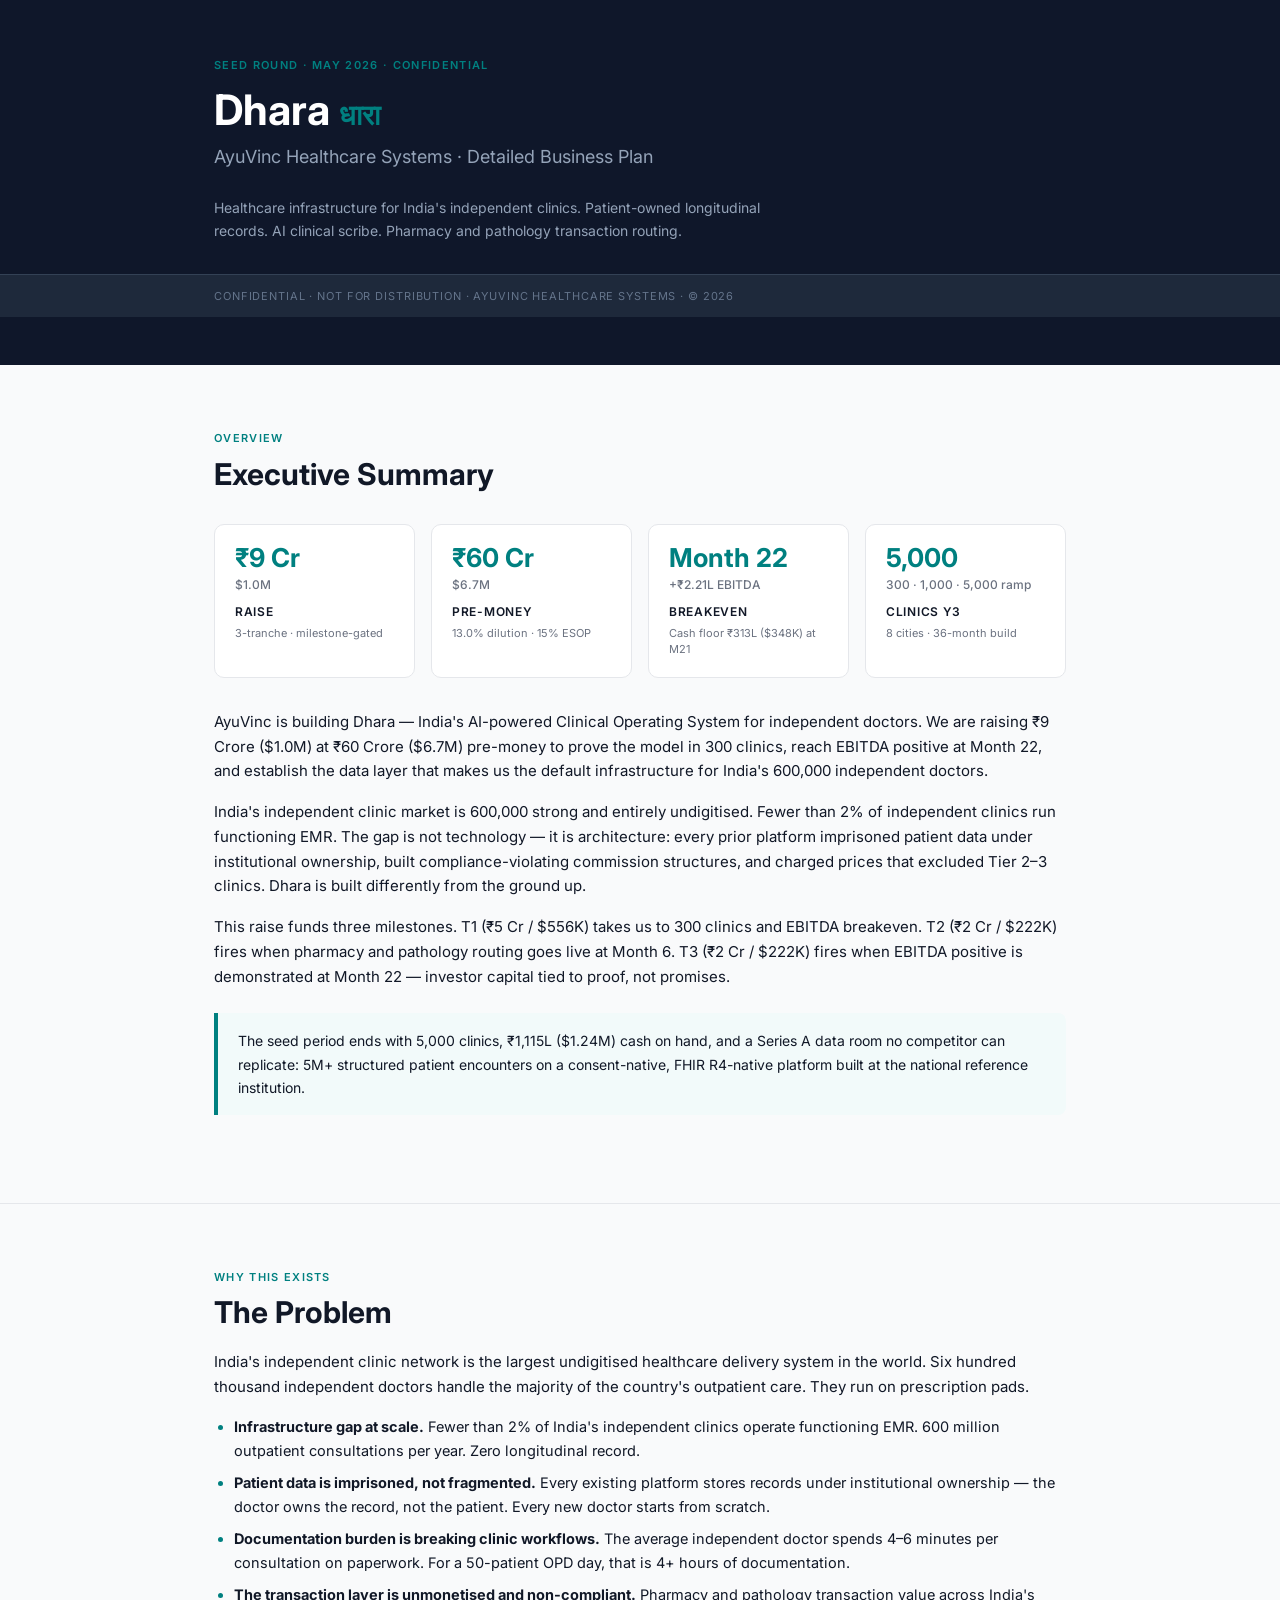
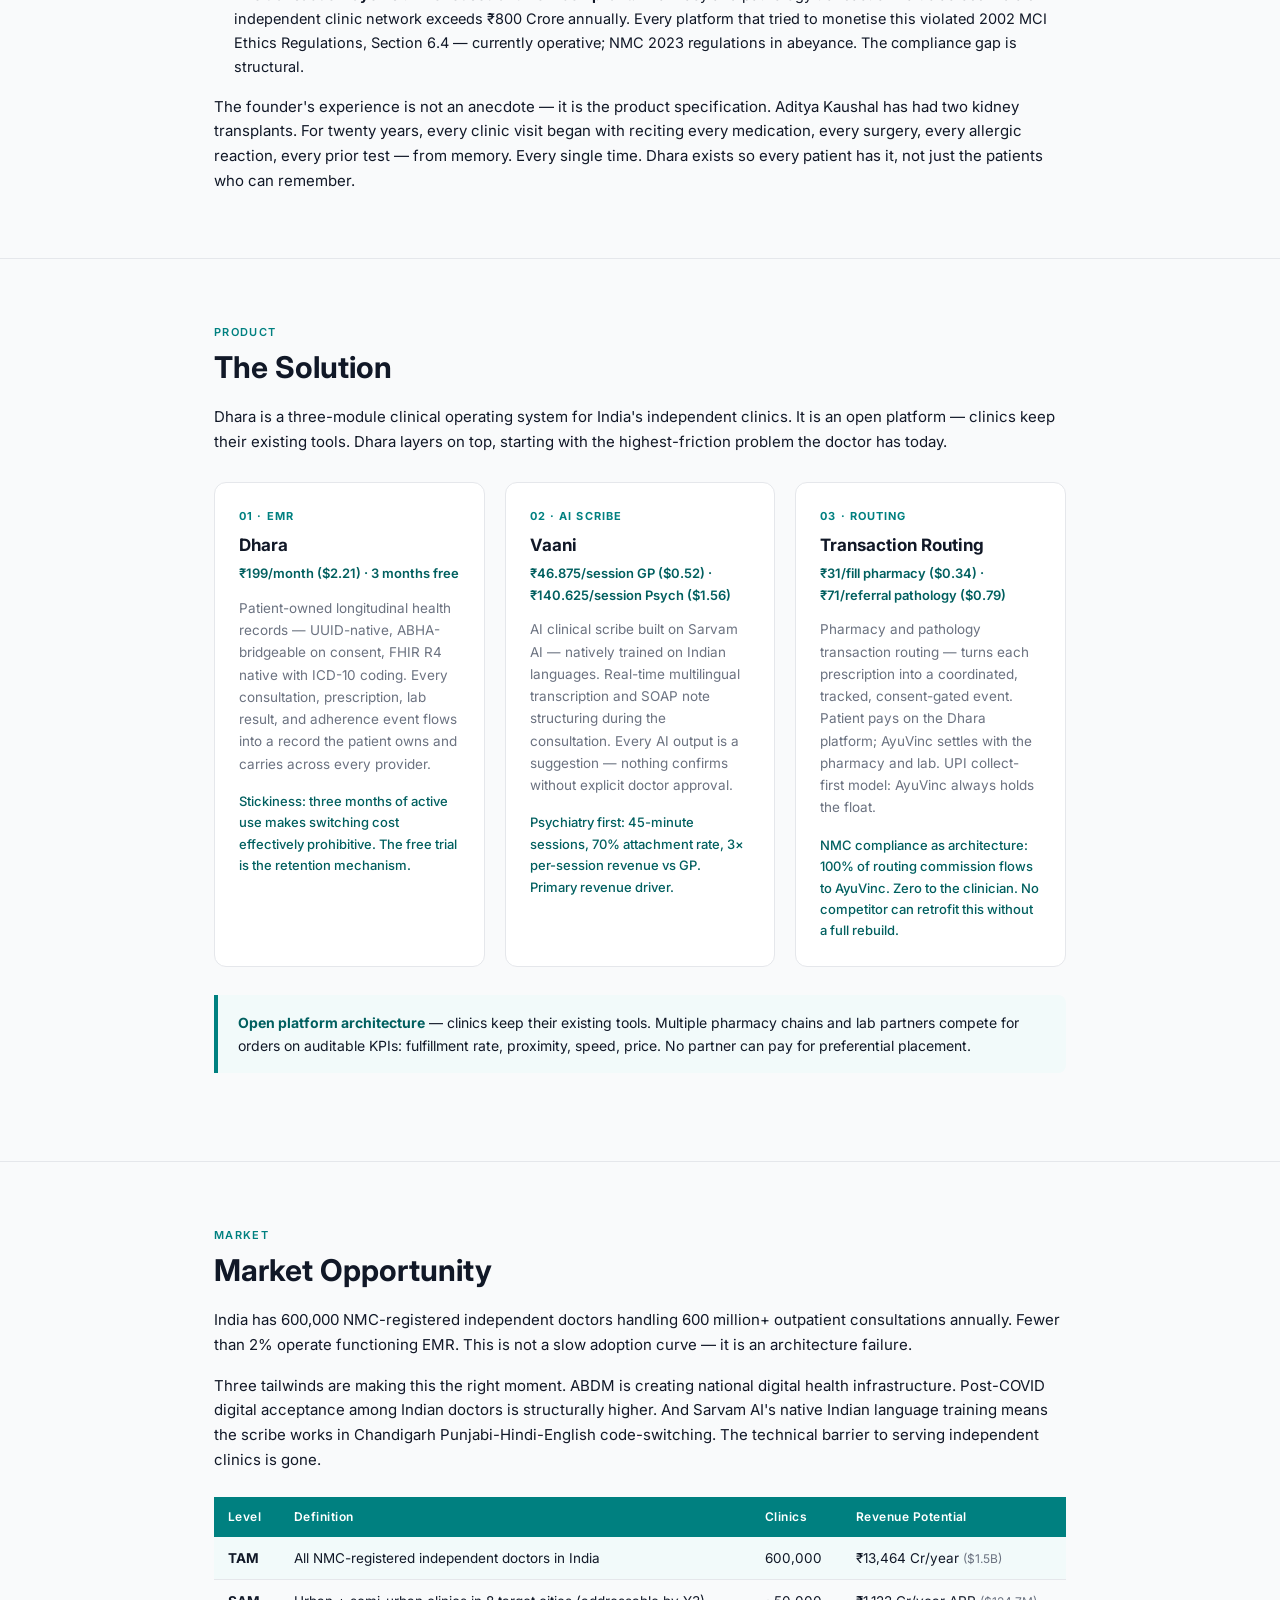
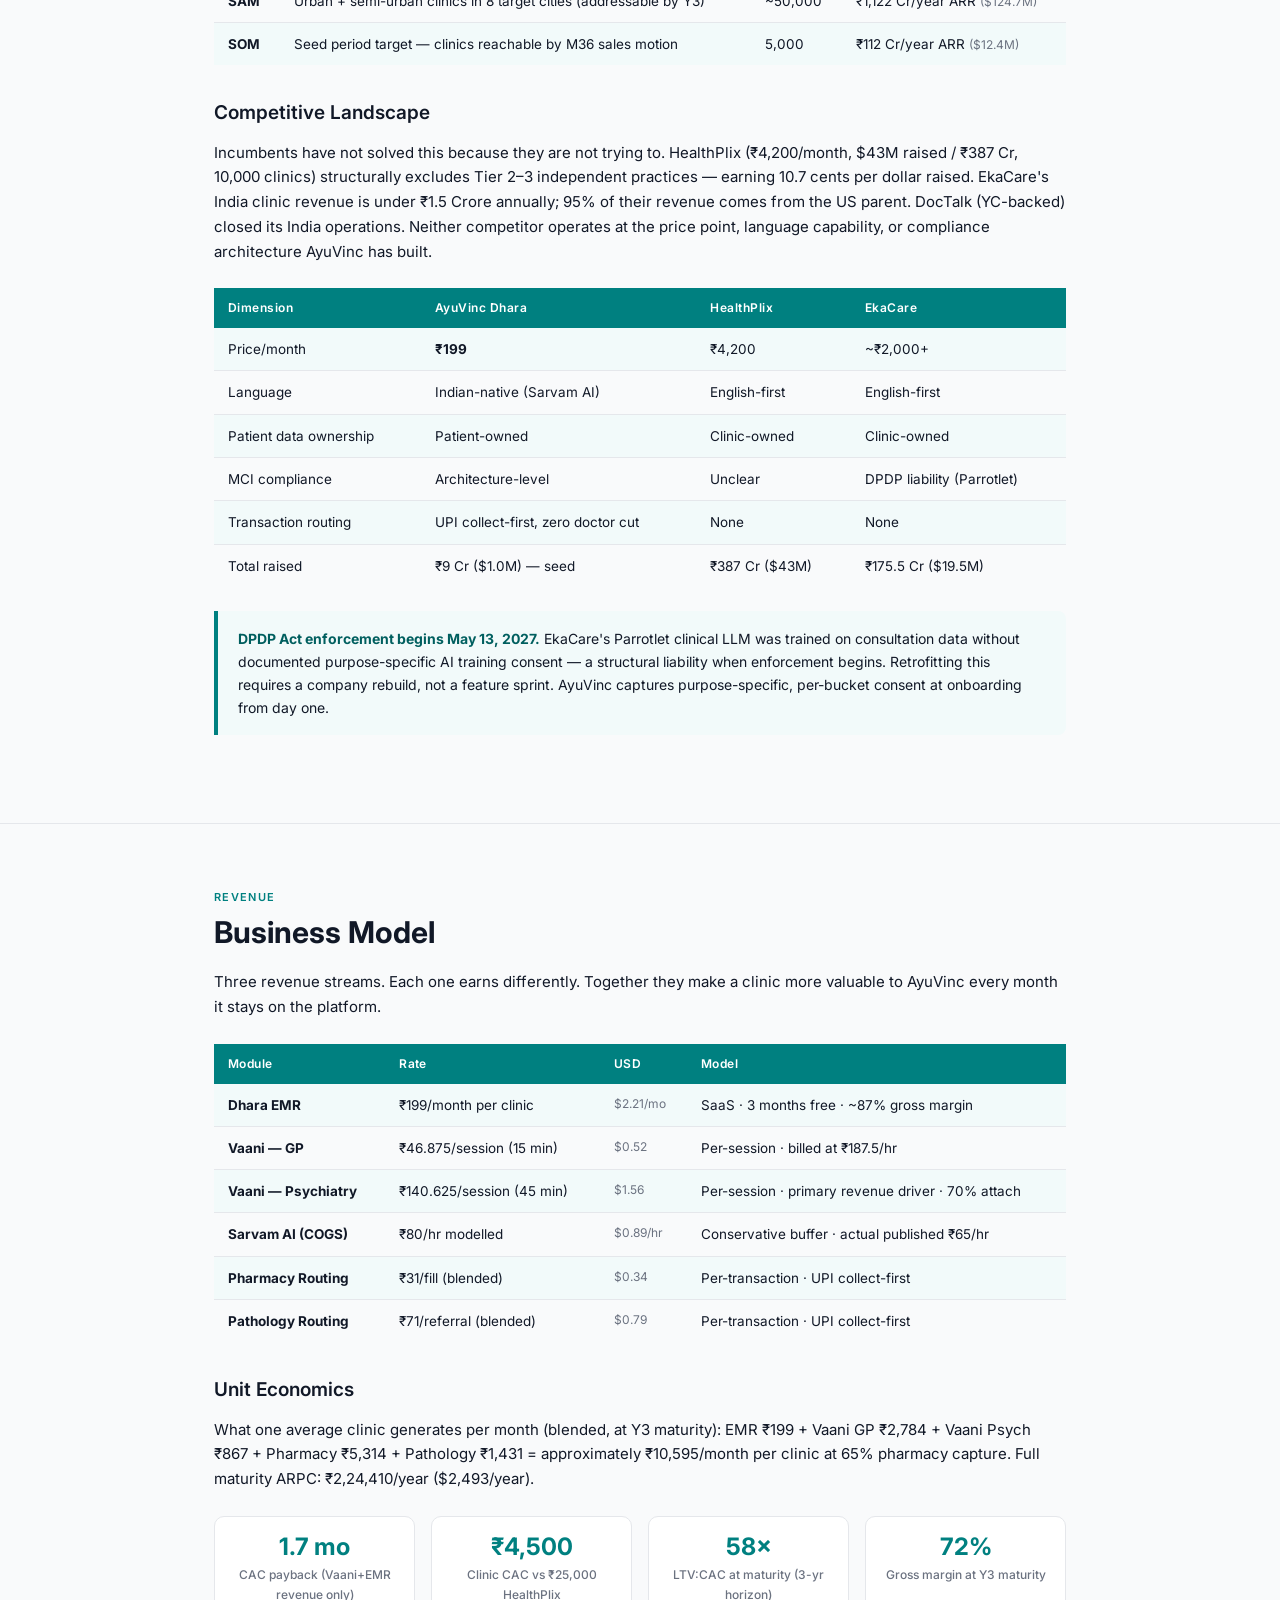
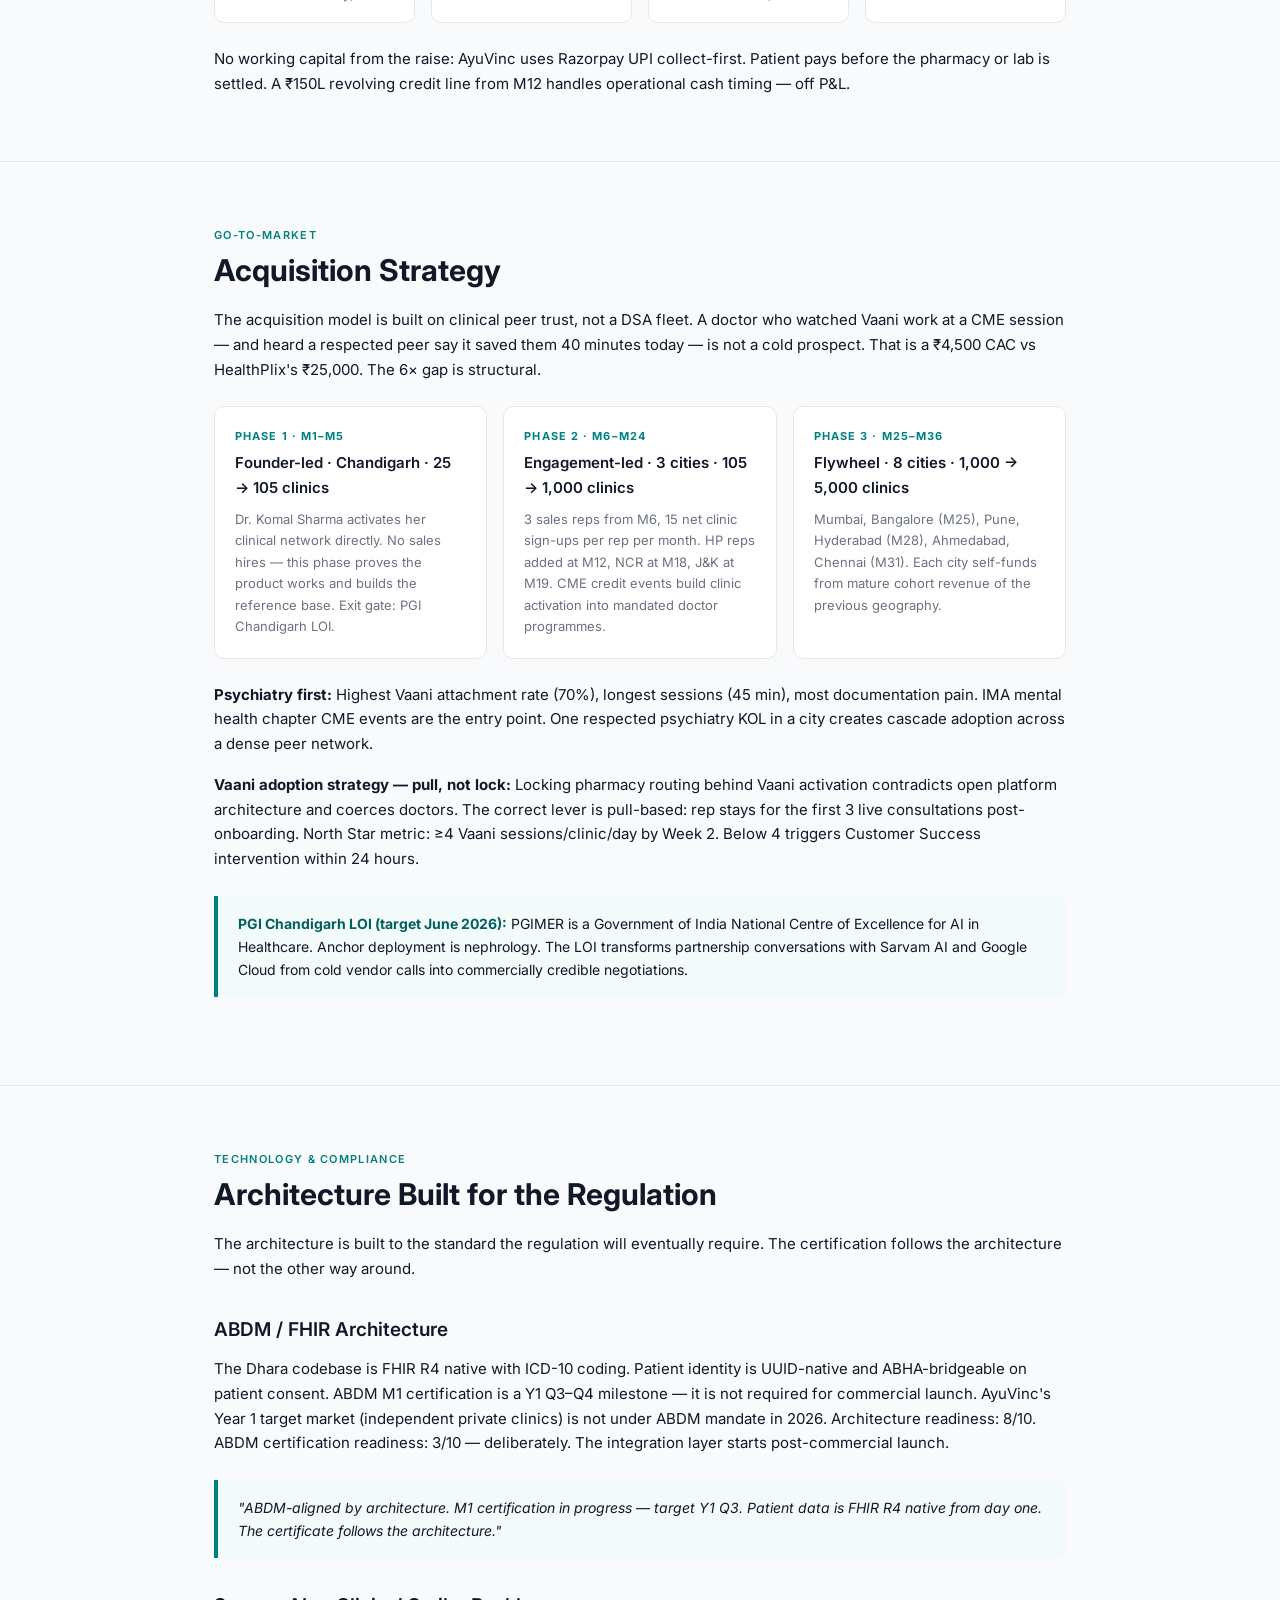
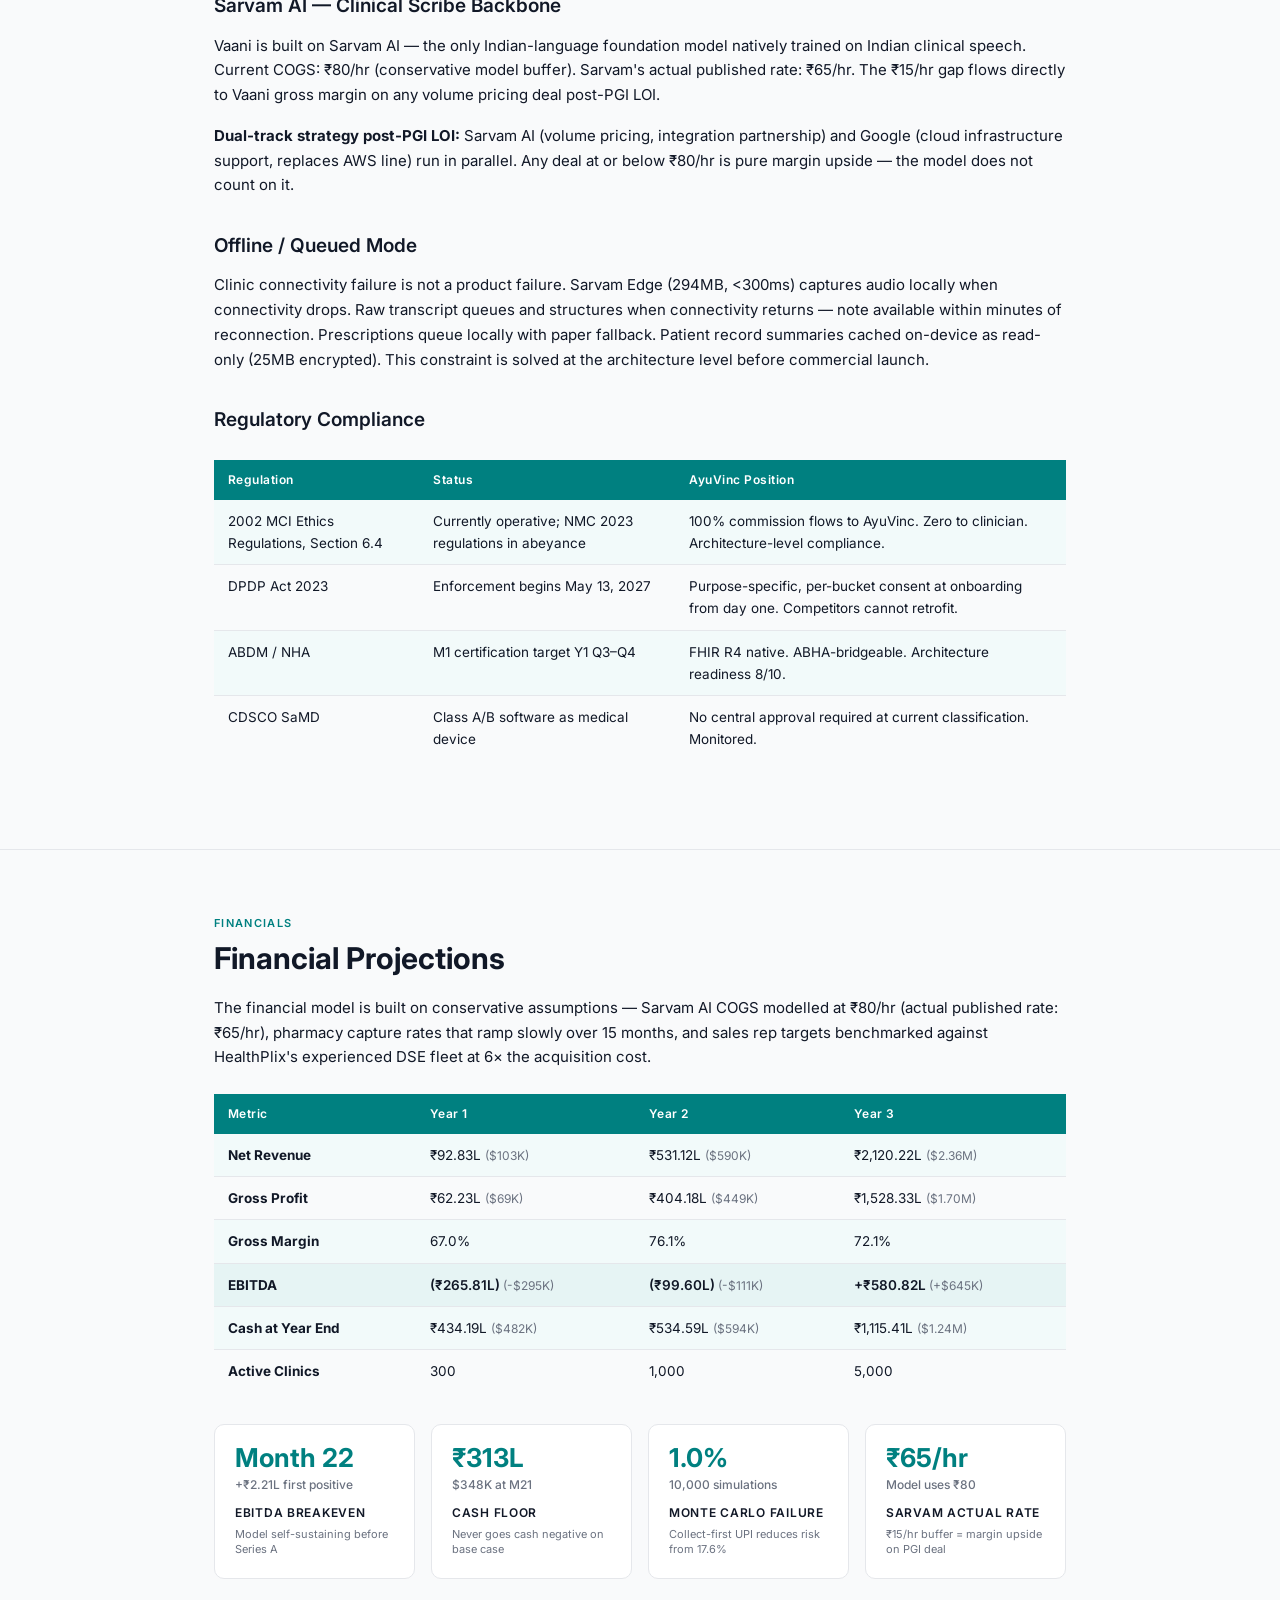
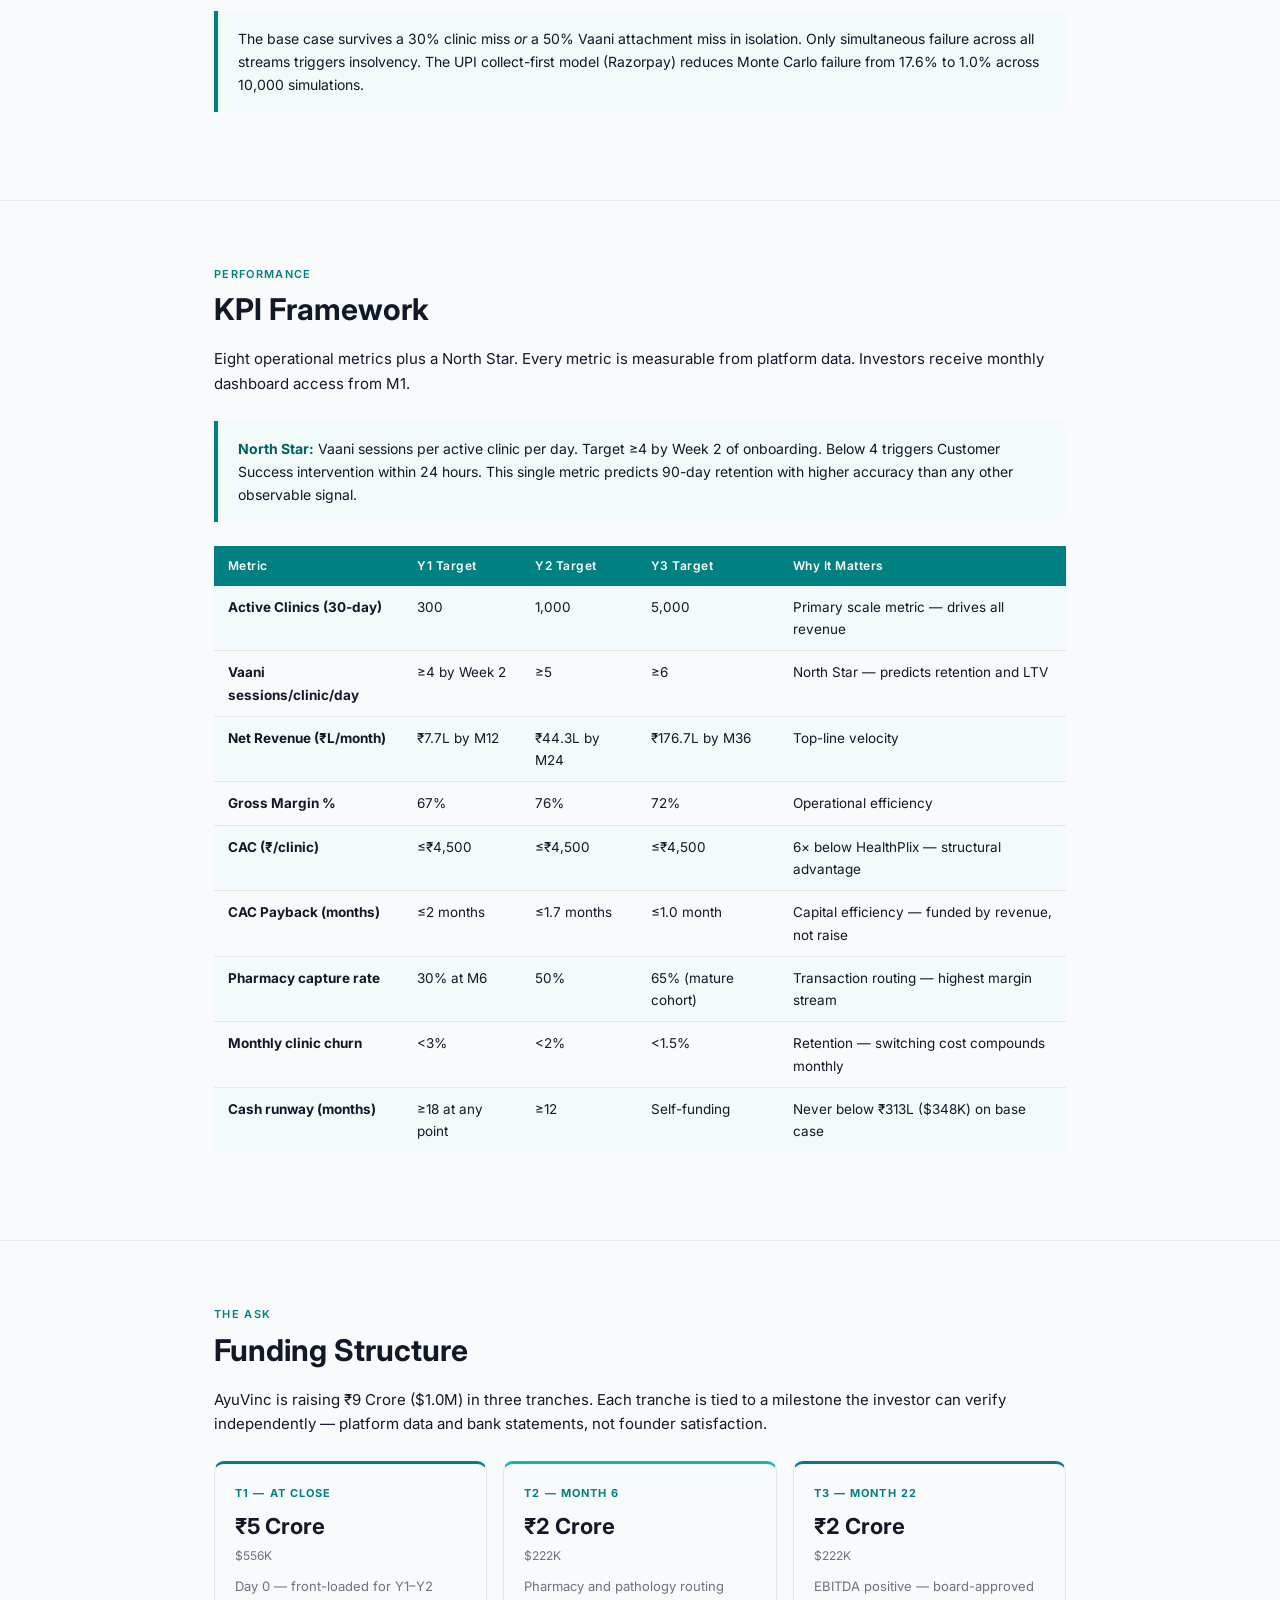
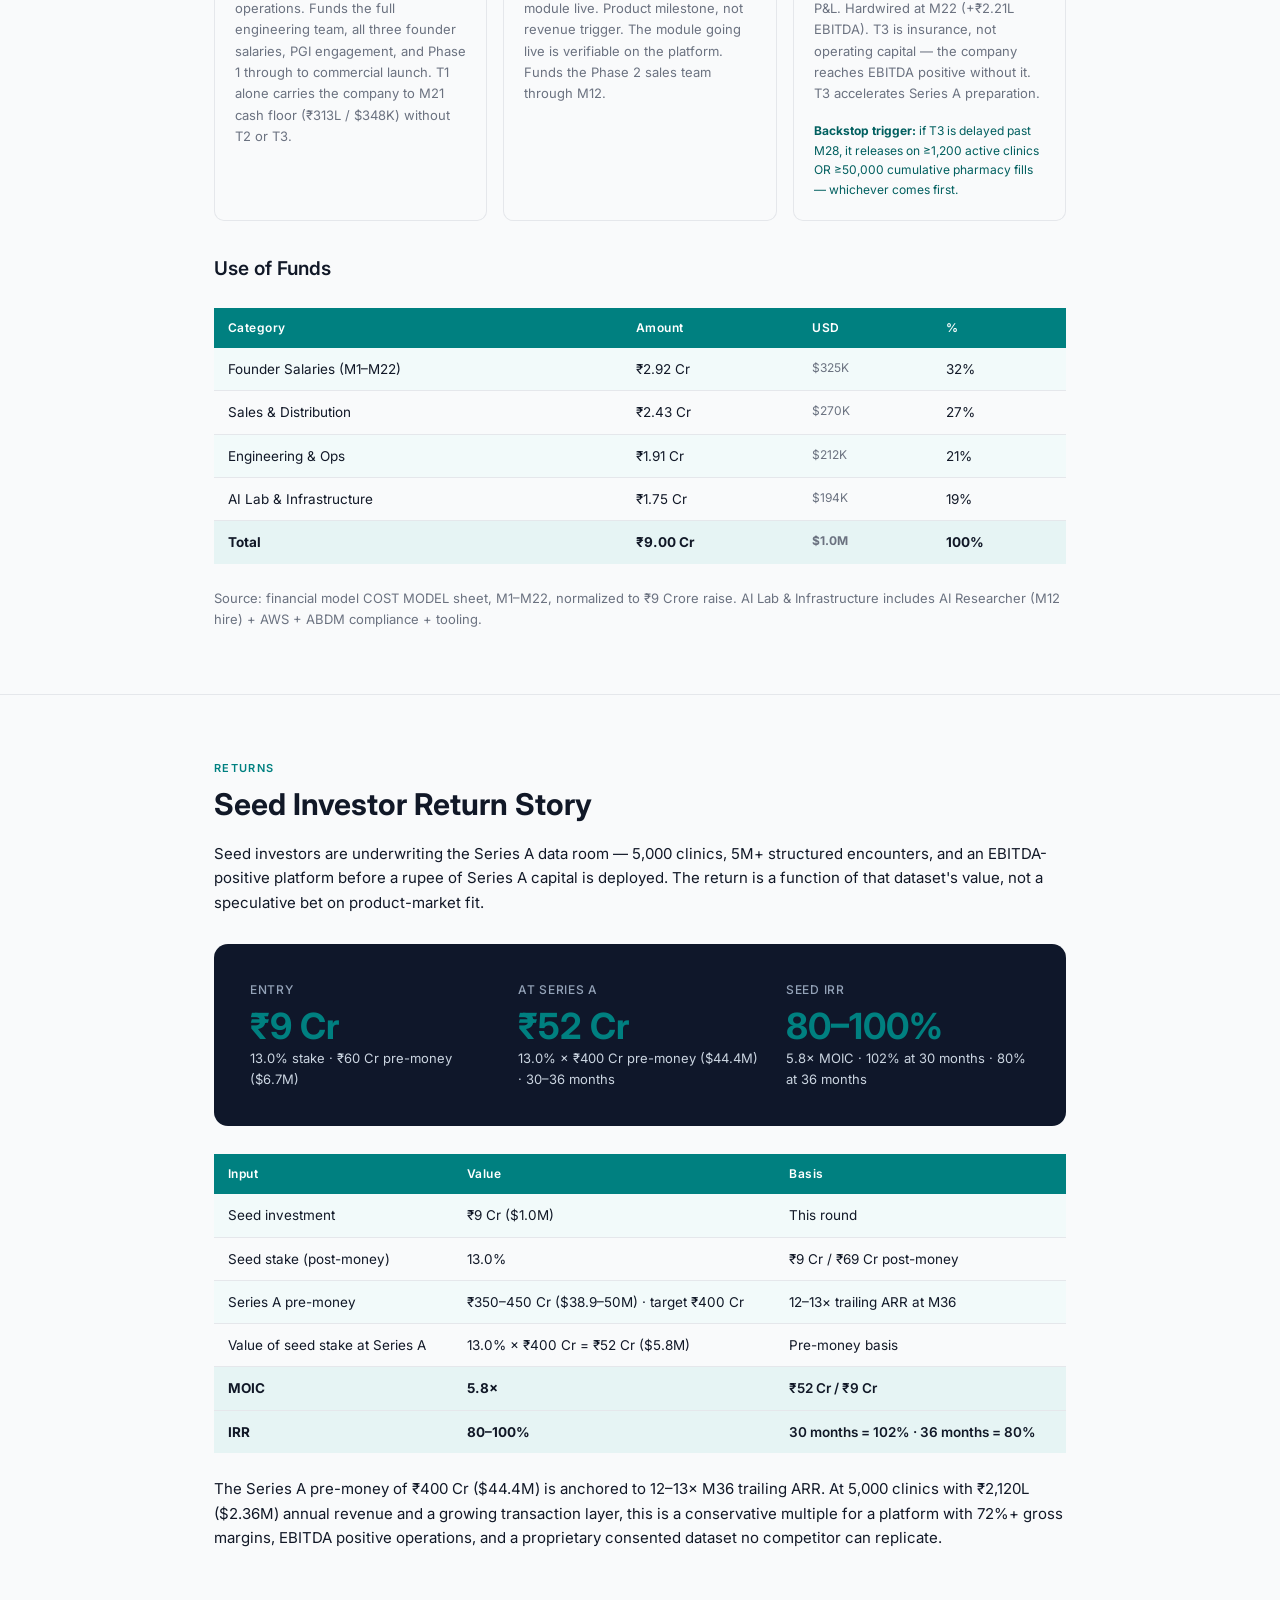
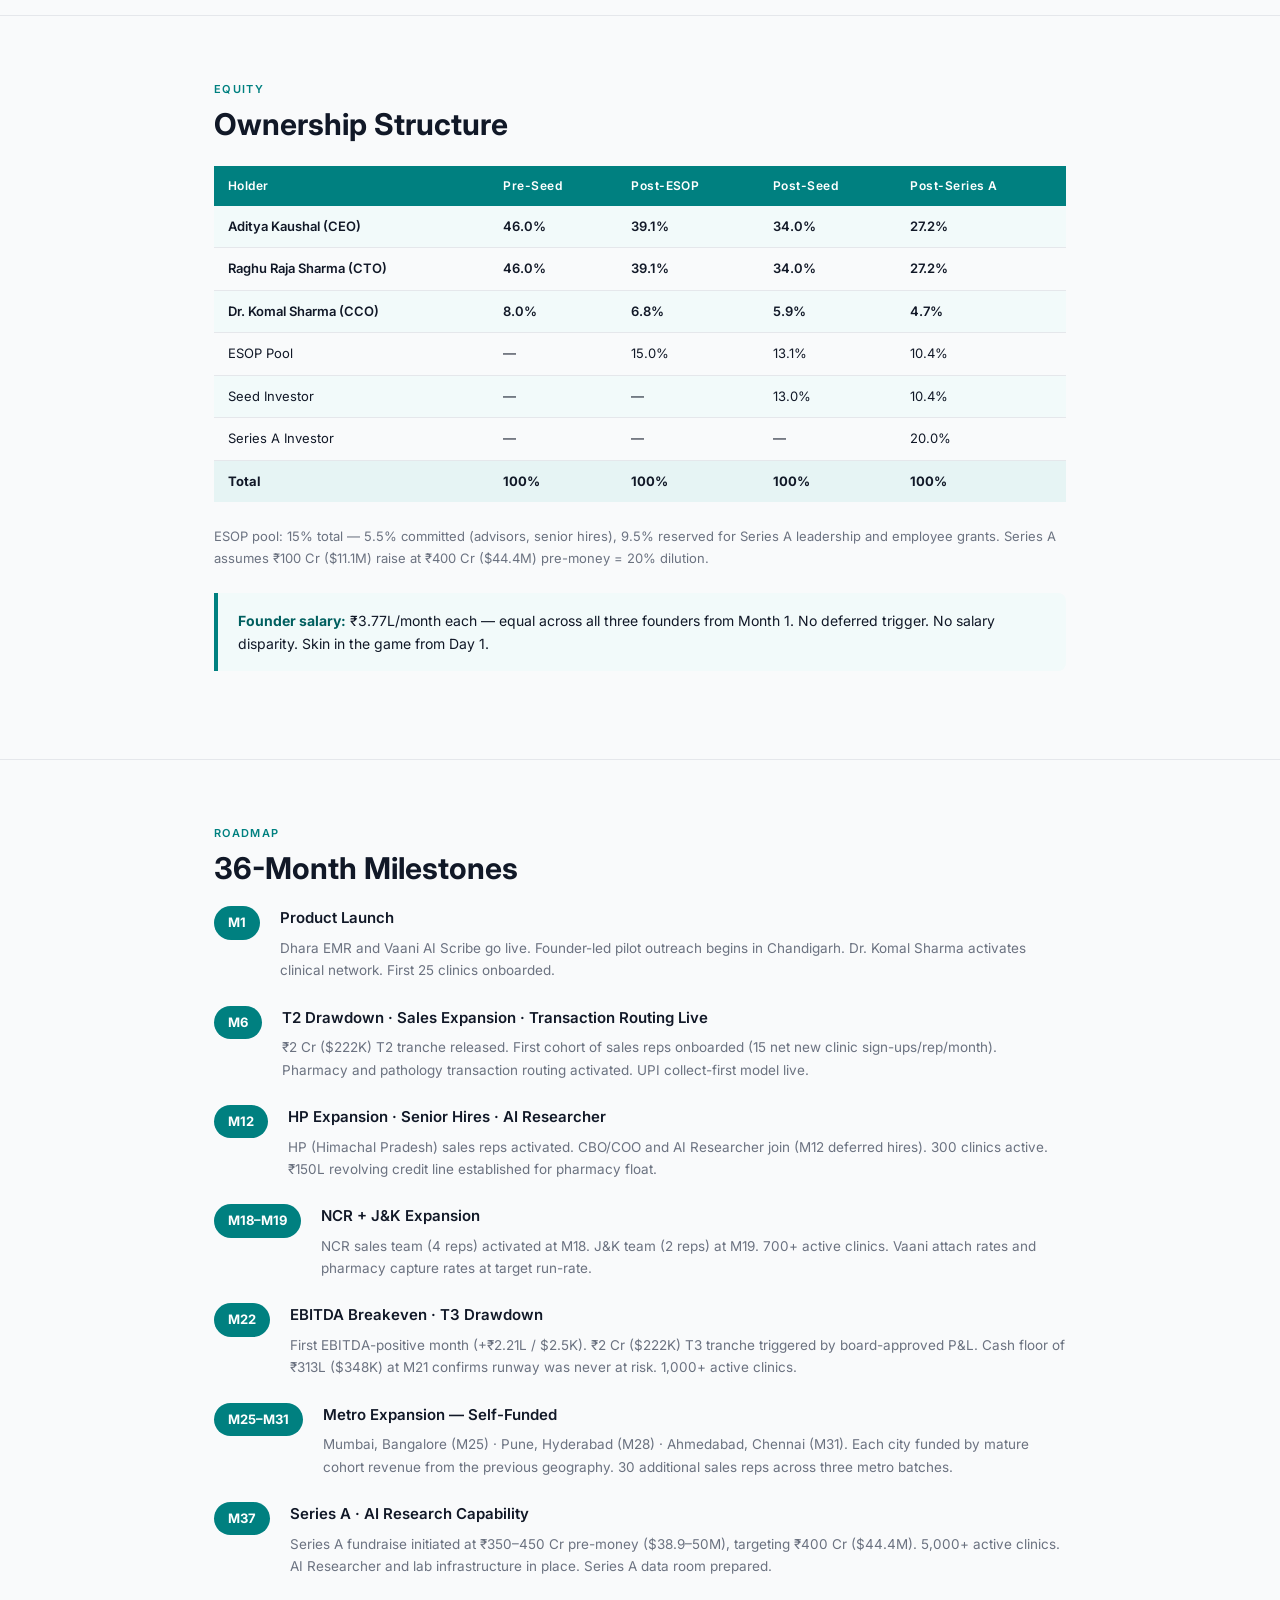
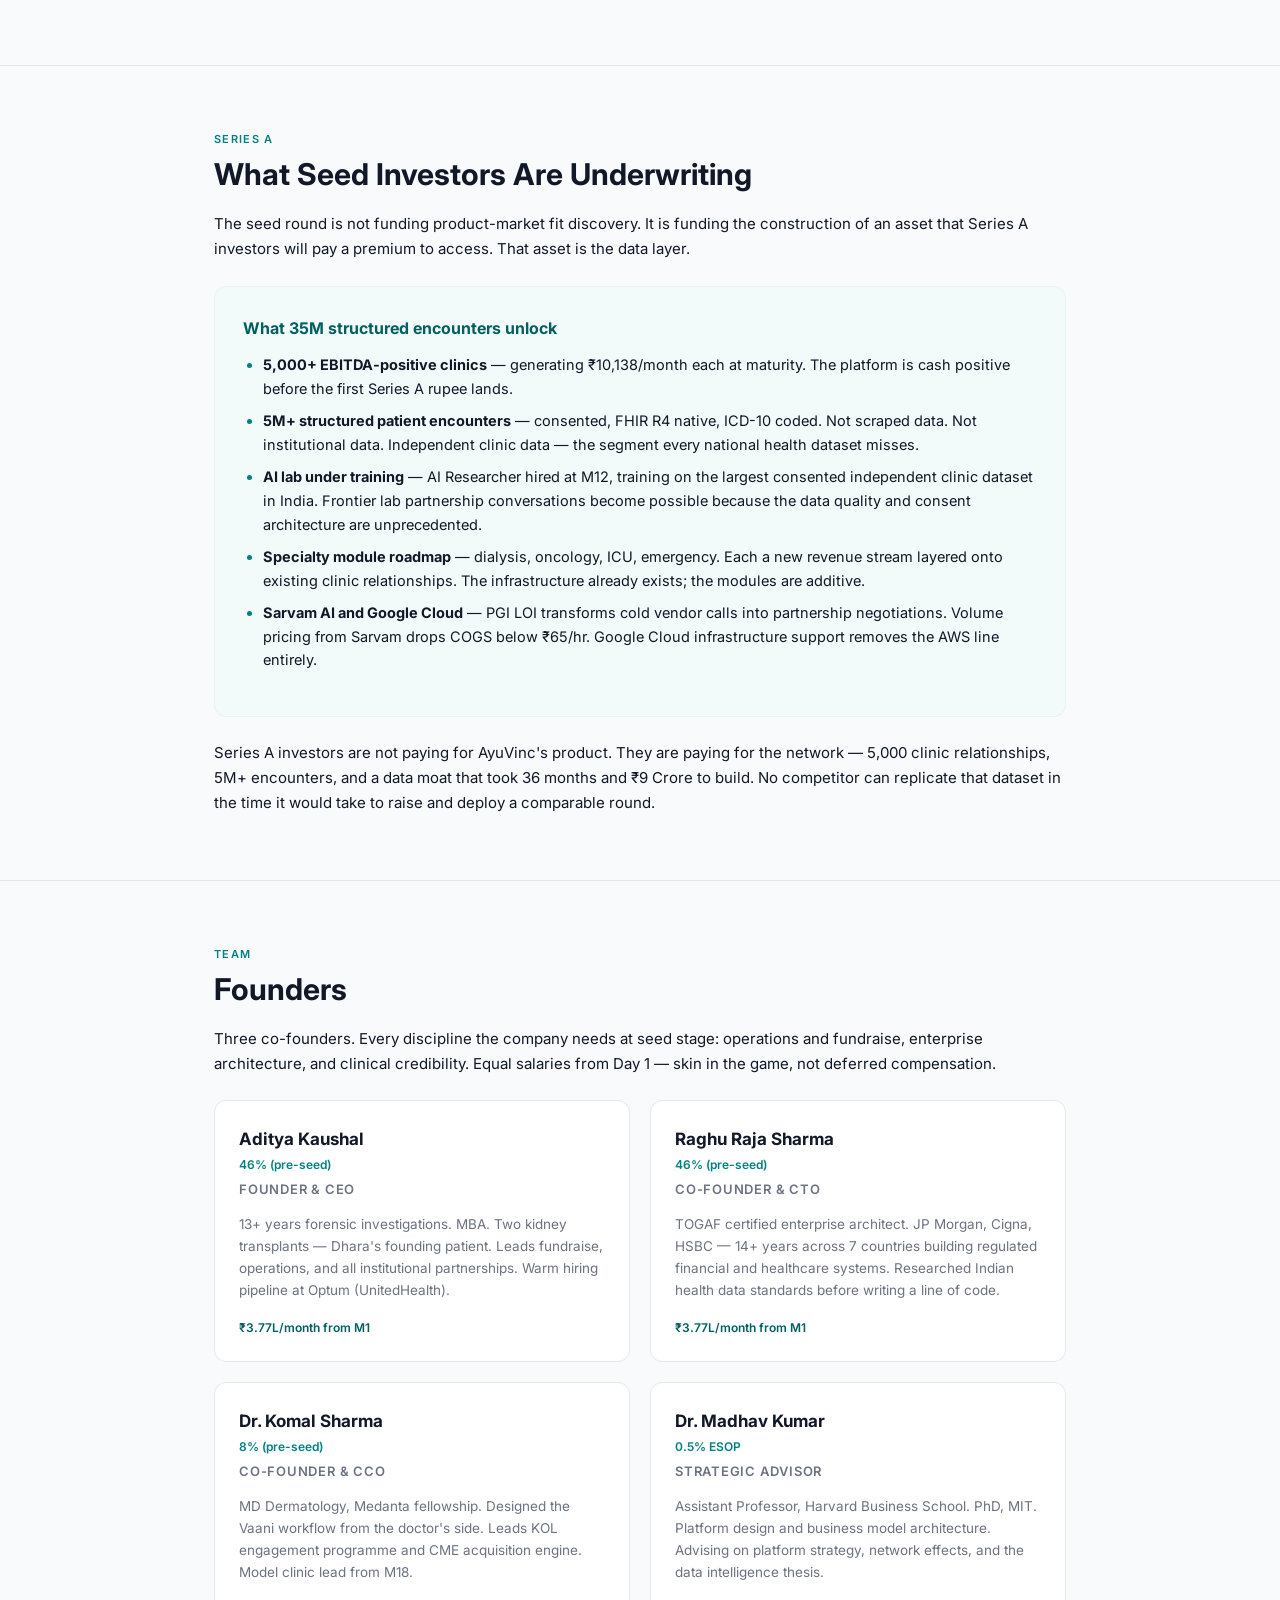
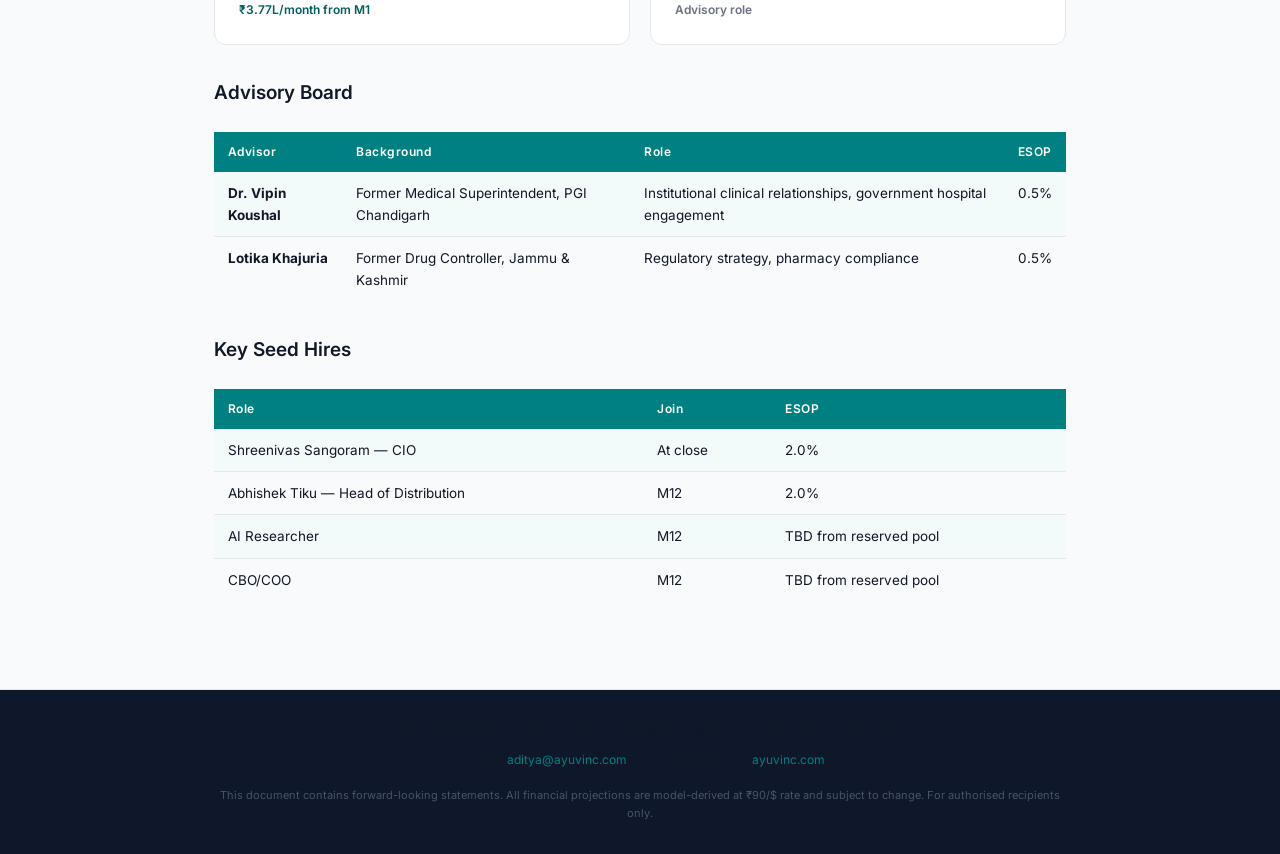
==== commit 71d3f242: "Revert dhara to v1 (Inter, clean layout) Brand redesign had token scoping bug (light mode overriding" ====
--- a/dhara/index.html
+++ b/dhara/index.html
@@ -1,754 +1,277 @@
 <!DOCTYPE html>
-<html lang="en" data-theme="light">
+<html lang="en">
 <head>
 <meta charset="UTF-8">
 <meta name="viewport" content="width=device-width, initial-scale=1.0">
-<title>Dhara — AyuVinc · Detailed Business Plan · Seed Round 2026</title>
-
+<title>AyuVinc — Dhara · Detailed Business Plan · Seed Round 2026</title>
 <link rel="preconnect" href="https://fonts.googleapis.com">
-<link href="https://fonts.googleapis.com/css2?family=Space+Grotesk:wght@300;400;500;600;700&family=DM+Sans:wght@300;400;600;700&family=Noto+Sans+Devanagari:wght@200;300;400&family=Cormorant+Garamond:ital,wght@1,300&display=swap" rel="stylesheet">
-<link rel="stylesheet" href="tokens.css">
-
+<link href="https://fonts.googleapis.com/css2?family=Inter:wght@300;400;500;600;700&display=swap" rel="stylesheet">
 <style>
-
-/* ── RESET ── */
-*, *::before, *::after { box-sizing: border-box; margin: 0; padding: 0; }
-
-/* ── DOCUMENT BASE — Light mode ── */
-html { scroll-behavior: smooth; }
-body {
-  font-family: var(--font-ui);
-  background: var(--color-bg);           /* #f5f4f0 */
-  color: var(--color-text);              /* navy */
-  font-size: 14px;
-  line-height: 1.7;
-  -webkit-font-smoothing: antialiased;
-}
-
-/* ── LAYOUT ── */
-.container {
-  max-width: 860px;
-  margin: 0 auto;
-  padding: 0 40px;
-}
-
-/* ══════════════════════════════════════════════════
-   COVER — dark navy full bleed
-══════════════════════════════════════════════════ */
-.cover {
-  background: var(--ayuvinc-navy);
-  color: var(--ayuvinc-off-white);
-  padding: 80px 0 72px;
-  position: relative;
-}
-.cover-eyebrow {
-  font-family: var(--font-ui);
-  font-size: var(--text-2xs);
-  font-weight: var(--weight-regular);
-  letter-spacing: var(--tracking-eyebrow);
-  text-transform: uppercase;
-  color: var(--ayuvinc-teal);
-  margin-bottom: var(--space-5);
-  opacity: 0.9;
-}
-.cover-wordmark {
-  font-family: var(--font-identity);
-  font-weight: var(--weight-regular);
-  font-size: var(--text-5xl);
-  letter-spacing: var(--tracking-normal);
-  color: var(--ayuvinc-off-white);
-  line-height: 1;
-  margin-bottom: 6px;
-}
-.cover-devanagari {
-  font-family: var(--font-devanagari);
-  font-weight: 300;
-  font-size: 52px;
-  color: var(--ayuvinc-teal);
-  line-height: 1;
-  margin-bottom: var(--space-8);
-  display: block;
-}
-.cover-descriptor {
-  font-family: var(--font-ui);
-  font-size: var(--text-md);
-  color: var(--color-text-80);
-  font-weight: var(--weight-light);
-  margin-bottom: var(--space-6);
-  max-width: 520px;
-  line-height: 1.5;
-}
-.cover-tagline {
-  font-family: var(--font-ui);
-  font-size: var(--text-sm);
-  color: var(--color-text-60);
-  margin-bottom: var(--space-12);
-  max-width: 440px;
-}
-.cover-rule {
-  height: 1px;
-  background: var(--color-rule-strong);
-  margin: var(--space-10) 0;
-}
-.cover-stats {
-  display: grid;
-  grid-template-columns: repeat(4, 1fr);
-  gap: 1px;
-  background: var(--color-rule);
-  border: 1px solid var(--color-rule);
-  border-radius: 4px;
-  overflow: hidden;
-}
-.cover-stat {
-  background: var(--ayuvinc-navy-mid);
-  padding: var(--space-6) var(--space-5);
-}
-.cover-stat .s-val {
-  font-family: var(--font-identity);
-  font-size: var(--text-xl);
-  font-weight: var(--weight-semibold);
-  color: var(--ayuvinc-teal);
-  line-height: 1;
-  margin-bottom: 4px;
-}
-.cover-stat .s-usd {
-  font-size: 10px;
-  color: var(--color-text-60);
-  margin-bottom: 8px;
-  font-weight: var(--weight-regular);
-}
-.cover-stat .s-label {
-  font-family: var(--font-ui);
-  font-size: var(--text-2xs);
-  font-weight: var(--weight-semibold);
-  letter-spacing: var(--tracking-label);
-  text-transform: uppercase;
-  color: var(--color-text-80);
-  margin-bottom: 3px;
-}
-.cover-stat .s-sub {
-  font-size: 10px;
-  color: var(--color-text-60);
-  line-height: 1.4;
-}
-.confidential-strip {
-  background: var(--ayuvinc-navy-2);
-  border-top: 1px solid var(--color-rule);
-  padding: var(--space-3) 0;
-  font-size: 10px;
-  color: var(--color-text-60);
-  letter-spacing: var(--tracking-caps);
-  text-transform: uppercase;
-}
-
-/* ══════════════════════════════════════════════════
-   SECTION BREAK — full-bleed dark navy band
-   This is the visual divider between sections
-══════════════════════════════════════════════════ */
-.section-break {
-  background: var(--ayuvinc-navy);
-  padding: 40px 0 36px;
-  position: relative;
-  page-break-before: always;
-}
-.section-break::before {
-  content: '';
-  display: block;
-  height: 3px;
-  background: linear-gradient(90deg, var(--ayuvinc-teal) 0%, transparent 60%);
-  margin-bottom: 32px;
-}
-.section-break .sb-num {
-  font-family: var(--font-identity);
-  font-size: 10px;
-  font-weight: var(--weight-regular);
-  letter-spacing: var(--tracking-caps-wide);
-  text-transform: uppercase;
-  color: var(--ayuvinc-teal);
-  margin-bottom: var(--space-3);
-  opacity: 0.8;
-}
-.section-break .sb-label {
-  font-family: var(--font-ui);
-  font-size: var(--text-2xs);
-  font-weight: var(--weight-regular);
-  letter-spacing: var(--tracking-eyebrow);
-  text-transform: uppercase;
-  color: rgba(245,244,240,0.45);
-  margin-bottom: var(--space-2);
-}
-.section-break .sb-title {
-  font-family: var(--font-identity);
-  font-size: var(--text-2xl);
-  font-weight: var(--weight-regular);
-  letter-spacing: var(--tracking-snug);
-  color: var(--ayuvinc-off-white);
-  line-height: 1.15;
-}
-.section-break .sb-sub {
-  font-family: var(--font-ui);
-  font-size: var(--text-base);
-  color: var(--color-text-60);
-  margin-top: var(--space-3);
-  max-width: 540px;
-  line-height: 1.6;
-}
-
-/* ══════════════════════════════════════════════════
-   CONTENT AREA — light, follows each section break
-══════════════════════════════════════════════════ */
-.section-body {
-  padding: 56px 0 64px;
-  background: var(--color-bg);
-}
-.section-body + .section-break {
-  margin-top: 0;
-}
-
-p { margin-bottom: 16px; font-size: 14px; color: var(--color-text-100); line-height: 1.75; }
-p:last-child { margin-bottom: 0; }
-
-h3 {
-  font-family: var(--font-identity);
-  font-size: var(--text-lg);
-  font-weight: var(--weight-semibold);
-  margin: 36px 0 12px;
-  color: var(--color-text-100);
-  letter-spacing: -0.01em;
-}
-h3:first-child { margin-top: 0; }
-
-/* ── Callout ── */
-.callout {
-  background: var(--color-bg-raised);
-  border-left: 3px solid var(--ayuvinc-teal);
-  border-radius: 0 6px 6px 0;
-  padding: 16px 20px;
-  margin: 24px 0;
-  font-size: 13.5px;
-  color: var(--color-text-80);
-  line-height: 1.7;
-}
-.callout strong { color: var(--color-text-100); }
-
-.callout-amber {
-  border-left-color: var(--ayuvinc-amber);
-}
-
-/* ── Tables ── */
-.table-wrap { overflow-x: auto; margin: 24px 0; border-radius: 6px; border: 1px solid var(--color-rule-strong); }
-table { width: 100%; border-collapse: collapse; font-size: 13px; }
-th {
-  background: var(--ayuvinc-navy);
-  color: var(--ayuvinc-off-white);
-  font-family: var(--font-ui);
-  font-weight: var(--weight-semibold);
-  font-size: 10px;
-  letter-spacing: var(--tracking-label);
-  text-transform: uppercase;
-  text-align: left;
-  padding: 11px 14px;
-}
-td {
-  padding: 10px 14px;
-  border-bottom: 1px solid var(--color-rule);
-  vertical-align: top;
-  color: var(--color-text-100);
-}
-tr:last-child td { border-bottom: none; }
-tr:nth-child(even) td { background: var(--color-bg-raised); }
-.usd { color: var(--color-text-muted); font-size: 11.5px; font-weight: var(--weight-regular); }
-.highlight td { background: rgba(0,128,128,0.07) !important; font-weight: var(--weight-semibold); }
-
-/* ── Stat grid ── */
-.stat-grid {
-  display: grid;
-  grid-template-columns: repeat(4, 1fr);
-  gap: 12px;
-  margin: 28px 0;
-}
-.stat-box {
-  background: var(--color-bg-raised);
-  border: 1px solid var(--color-rule-strong);
-  border-radius: 8px;
-  padding: 18px 16px;
-}
-.stat-box .val {
-  font-family: var(--font-identity);
-  font-size: var(--text-xl);
-  font-weight: var(--weight-semibold);
-  color: var(--ayuvinc-teal);
-  line-height: 1;
-  margin-bottom: 3px;
-}
-[data-theme="light"] .stat-box .val { color: oklch(45% 0.10 195); }
-.stat-box .usd-s { font-size: 10.5px; color: var(--color-text-muted); margin-bottom: 8px; }
-.stat-box .s-label {
-  font-size: 10px;
-  font-weight: var(--weight-semibold);
-  letter-spacing: var(--tracking-label);
-  text-transform: uppercase;
-  color: var(--color-text-100);
-  margin-bottom: 3px;
-}
-.stat-box .s-sub { font-size: 11px; color: var(--color-text-muted); line-height: 1.45; }
-
-/* ── Product cards ── */
-.product-grid {
-  display: grid;
-  grid-template-columns: repeat(3, 1fr);
-  gap: 16px;
-  margin: 28px 0;
-}
-.product-card {
-  background: var(--color-bg-raised);
-  border: 1px solid var(--color-rule-strong);
-  border-top: 3px solid var(--ayuvinc-teal);
-  border-radius: 2px 2px 8px 8px;
-  padding: 22px 20px;
-}
-[data-theme="light"] .product-card { border-top-color: oklch(45% 0.10 195); }
-.product-card .p-num {
-  font-family: var(--font-ui);
-  font-size: 9px;
-  font-weight: var(--weight-regular);
-  letter-spacing: var(--tracking-caps);
-  text-transform: uppercase;
-  color: var(--ayuvinc-teal);
-  margin-bottom: 5px;
-}
-[data-theme="light"] .product-card .p-num { color: oklch(45% 0.10 195); }
-.product-card h4 {
-  font-family: var(--font-identity);
-  font-size: var(--text-lg);
-  font-weight: var(--weight-semibold);
-  margin-bottom: 3px;
-  color: var(--color-text-100);
-  letter-spacing: -0.01em;
-}
-.product-card .p-rate {
-  font-size: 12px;
-  color: oklch(45% 0.10 195);
-  font-weight: var(--weight-semibold);
-  margin-bottom: 12px;
-  line-height: 1.4;
-}
-.product-card p { font-size: 13px; color: var(--color-text-80); margin-bottom: 10px; }
-.product-card .p-note { font-size: 12px; color: oklch(45% 0.10 195); font-weight: var(--weight-semibold); }
-
-/* ── Phase grid ── */
-.phase-grid {
-  display: grid;
-  grid-template-columns: repeat(3, 1fr);
-  gap: 14px;
-  margin: 24px 0;
-}
-.phase-card {
-  background: var(--color-bg-raised);
-  border: 1px solid var(--color-rule-strong);
-  border-radius: 8px;
-  padding: 20px;
-}
-.phase-card .ph-label {
-  font-size: 9px;
-  font-weight: var(--weight-semibold);
-  letter-spacing: var(--tracking-label);
-  text-transform: uppercase;
-  color: var(--ayuvinc-amber-dark);
-  margin-bottom: 6px;
-}
-.phase-card h4 {
-  font-family: var(--font-identity);
-  font-size: 14px;
-  font-weight: var(--weight-semibold);
-  margin-bottom: 8px;
-  color: var(--color-text-100);
-}
-.phase-card p { font-size: 12.5px; color: var(--color-text-80); }
-
-/* ── Milestone ── */
-.milestone {
-  display: flex;
-  gap: 20px;
-  margin-bottom: 28px;
-  align-items: flex-start;
-  padding-bottom: 28px;
-  border-bottom: 1px solid var(--color-rule);
-}
-.milestone:last-child { border-bottom: none; margin-bottom: 0; padding-bottom: 0; }
-.milestone-tag {
-  background: var(--ayuvinc-navy);
-  color: var(--ayuvinc-teal);
-  font-family: var(--font-identity);
-  font-size: 13px;
-  font-weight: var(--weight-semibold);
-  padding: 7px 16px;
-  border-radius: 3px;
-  white-space: nowrap;
-  flex-shrink: 0;
-  min-width: 72px;
-  text-align: center;
-  letter-spacing: 0.03em;
-}
-.milestone h4 {
-  font-family: var(--font-identity);
-  font-size: 15px;
-  font-weight: var(--weight-semibold);
-  margin-bottom: 6px;
-  color: var(--color-text-100);
-}
-.milestone p { font-size: 13.5px; color: var(--color-text-80); margin: 0; }
-
-/* ── Tranche cards ── */
-.tranche-grid {
-  display: grid;
-  grid-template-columns: repeat(3, 1fr);
-  gap: 14px;
-  margin: 24px 0;
-}
-.tranche-card {
-  background: var(--color-bg-raised);
-  border: 1px solid var(--color-rule-strong);
-  border-radius: 8px;
-  padding: 22px 20px;
-}
-.tranche-card .t-eyebrow {
-  font-size: 9px;
-  font-weight: var(--weight-semibold);
-  letter-spacing: var(--tracking-label);
-  text-transform: uppercase;
-  color: var(--color-text-muted);
-  margin-bottom: 6px;
-}
-.tranche-card .t-amount {
-  font-family: var(--font-identity);
-  font-size: var(--text-xl);
-  font-weight: var(--weight-semibold);
-  color: var(--color-text-100);
-  line-height: 1;
-  margin-bottom: 2px;
-}
-.tranche-card .t-usd { font-size: 11px; color: var(--color-text-muted); margin-bottom: 12px; }
-.tranche-card p { font-size: 12.5px; color: var(--color-text-80); margin-bottom: 8px; }
-.tranche-card p:last-child { margin-bottom: 0; }
-.tranche-card .t-backstop {
-  font-size: 11.5px;
-  color: oklch(45% 0.10 195);
-  font-weight: var(--weight-semibold);
-  border-top: 1px solid var(--color-rule);
-  padding-top: 10px;
-  margin-top: 10px;
-}
-
-/* ── KPI boxes ── */
-.kpi-grid {
-  display: grid;
-  grid-template-columns: repeat(4, 1fr);
-  gap: 12px;
-  margin: 24px 0;
-}
-.kpi-box {
-  background: var(--ayuvinc-navy);
-  border-radius: 6px;
-  padding: 18px 14px;
-  text-align: center;
-}
-.kpi-box .kpi-val {
-  font-family: var(--font-identity);
-  font-size: var(--text-2xl);
-  font-weight: var(--weight-semibold);
-  color: var(--ayuvinc-teal);
-  line-height: 1;
-  margin-bottom: 8px;
-}
-.kpi-box .kpi-label {
-  font-size: 10px;
-  color: rgba(245,244,240,0.6);
-  line-height: 1.45;
-  font-weight: var(--weight-regular);
-}
-
-/* ── Return card ── */
-.return-card {
-  background: var(--ayuvinc-navy);
-  border-radius: 8px;
-  padding: 36px;
-  margin: 28px 0;
-  display: grid;
-  grid-template-columns: 1fr 1fr 1fr;
-  gap: 24px;
-}
-.return-card .r-label {
-  font-size: 9px;
-  font-weight: var(--weight-semibold);
-  letter-spacing: var(--tracking-label);
-  text-transform: uppercase;
-  color: rgba(245,244,240,0.45);
-  margin-bottom: var(--space-3);
-}
-.return-card .r-val {
-  font-family: var(--font-identity);
-  font-size: var(--text-3xl);
-  font-weight: var(--weight-semibold);
-  color: var(--ayuvinc-teal);
-  line-height: 1;
-  margin-bottom: var(--space-2);
-}
-.return-card .r-sub {
-  font-size: 12px;
-  color: rgba(245,244,240,0.6);
-  line-height: 1.5;
-}
-
-/* ── Team cards ── */
-.team-grid {
-  display: grid;
-  grid-template-columns: 1fr 1fr;
-  gap: 16px;
-  margin: 24px 0;
-}
-.team-card {
-  background: var(--color-bg-raised);
-  border: 1px solid var(--color-rule-strong);
-  border-radius: 8px;
-  padding: 22px 20px;
-}
-.team-card .tc-name {
-  font-family: var(--font-identity);
-  font-size: var(--text-md);
-  font-weight: var(--weight-semibold);
-  margin-bottom: 1px;
-  color: var(--color-text-100);
-}
-.team-card .tc-equity {
-  font-size: 10px;
-  font-weight: var(--weight-semibold);
-  color: oklch(45% 0.10 195);
-  letter-spacing: 0.04em;
-  margin-bottom: 3px;
-}
-.team-card .tc-role {
-  font-size: 9.5px;
-  font-weight: var(--weight-semibold);
-  letter-spacing: var(--tracking-label);
-  text-transform: uppercase;
-  color: var(--color-text-muted);
-  margin-bottom: 12px;
-  padding-bottom: 10px;
-  border-bottom: 1px solid var(--color-rule);
-}
-.team-card p { font-size: 13px; color: var(--color-text-80); }
-.team-card .tc-salary {
-  margin-top: 10px;
-  font-size: 11.5px;
-  color: oklch(45% 0.10 195);
-  font-weight: var(--weight-semibold);
-}
-
-/* ── Cap table ── */
-.captable th { font-size: 9px; }
-.captable td { font-size: 12.5px; }
-.captable .founder-row td { font-weight: var(--weight-semibold); }
-
-/* ── Series A box ── */
-.series-a-box {
-  background: var(--color-bg-raised);
-  border: 1px solid var(--color-rule-strong);
-  border-left: 3px solid var(--ayuvinc-amber-dark);
-  border-radius: 0 8px 8px 0;
-  padding: 28px;
-  margin: 24px 0;
-}
-.series-a-box h4 {
-  font-family: var(--font-identity);
-  font-size: 15px;
-  font-weight: var(--weight-semibold);
-  color: var(--color-text-100);
-  margin-bottom: 16px;
-}
-
-/* ── Bullet list ── */
-ul.doc-list { padding-left: 18px; margin-bottom: 16px; }
-ul.doc-list li { margin-bottom: 10px; font-size: 13.5px; color: var(--color-text-100); line-height: 1.65; }
-ul.doc-list li::marker { color: oklch(45% 0.10 195); }
-ul.doc-list strong { color: var(--color-text-100); }
-
-/* ── Footer ── */
-.doc-footer {
-  background: var(--ayuvinc-navy);
-  color: var(--color-text-60);
-  padding: 36px 0;
-  font-size: 11px;
-  text-align: center;
-  line-height: 1.8;
-}
-.doc-footer a { color: var(--ayuvinc-teal); text-decoration: none; }
-
-/* ── Responsive ── */
-@media (max-width: 680px) {
-  .cover-stats, .stat-grid, .product-grid, .phase-grid,
-  .tranche-grid, .kpi-grid { grid-template-columns: 1fr 1fr; }
-  .team-grid, .return-card { grid-template-columns: 1fr; }
-  .cover-wordmark { font-size: 48px; }
-  .section-break .sb-title { font-size: var(--text-xl); }
-  .container { padding: 0 20px; }
-}
-
-@media print {
-  .section-break { page-break-before: always; }
-  .cover { page-break-after: always; }
-}
-
+  :root {
+    --teal:        #008080;
+    --teal-dark:   #005f5f;
+    --teal-light:  #e6f4f4;
+    --teal-xlight: #f2fafa;
+    --bg:          #f9fafb;
+    --white:       #ffffff;
+    --text:        #111827;
+    --muted:       #6b7280;
+    --border:      #e5e7eb;
+    --navy:        #0f172a;
+  }
+  * { box-sizing: border-box; margin: 0; padding: 0; }
+  body { font-family: 'Inter', sans-serif; background: var(--bg); color: var(--text); font-size: 15px; line-height: 1.65; }
+
+  /* ── Layout ── */
+  .container { max-width: 900px; margin: 0 auto; padding: 0 24px; }
+  section { padding: 64px 0; border-bottom: 1px solid var(--border); }
+  section:last-child { border-bottom: none; }
+
+  /* ── Header ── */
+  .doc-header { background: var(--navy); color: var(--white); padding: 56px 0 48px; }
+  .doc-header .eyebrow { font-size: 11px; font-weight: 600; letter-spacing: 0.12em; text-transform: uppercase; color: var(--teal); margin-bottom: 12px; }
+  .doc-header h1 { font-size: 42px; font-weight: 700; line-height: 1.15; margin-bottom: 8px; }
+  .doc-header .subtitle { font-size: 18px; color: #94a3b8; font-weight: 400; margin-bottom: 24px; }
+  .doc-header .devanagari { font-size: 28px; color: var(--teal); font-weight: 600; }
+  .confidential-bar { background: #1e293b; border-top: 1px solid #334155; margin-top: 32px; padding: 12px 0; font-size: 11px; color: #64748b; letter-spacing: 0.08em; text-transform: uppercase; }
+
+  /* ── Stat boxes ── */
+  .stat-grid { display: grid; grid-template-columns: repeat(4, 1fr); gap: 16px; margin: 32px 0; }
+  .stat-box { background: var(--white); border: 1px solid var(--border); border-radius: 10px; padding: 20px; }
+  .stat-box .val { font-size: 26px; font-weight: 700; color: var(--teal); line-height: 1; margin-bottom: 4px; }
+  .stat-box .usd { font-size: 12px; color: var(--muted); font-weight: 500; margin-bottom: 8px; }
+  .stat-box .label { font-size: 12px; font-weight: 600; text-transform: uppercase; letter-spacing: 0.06em; color: var(--text); margin-bottom: 4px; }
+  .stat-box .sub { font-size: 11px; color: var(--muted); line-height: 1.4; }
+
+  /* ── Section headings ── */
+  .section-eyebrow { font-size: 11px; font-weight: 600; letter-spacing: 0.12em; text-transform: uppercase; color: var(--teal); margin-bottom: 8px; }
+  h2 { font-size: 30px; font-weight: 700; margin-bottom: 20px; line-height: 1.2; }
+  h3 { font-size: 19px; font-weight: 600; margin-bottom: 12px; margin-top: 32px; }
+  h3:first-child { margin-top: 0; }
+  p { margin-bottom: 16px; color: var(--text); }
+  p:last-child { margin-bottom: 0; }
+
+  /* ── Call-out blocks ── */
+  .callout { background: var(--teal-xlight); border-left: 4px solid var(--teal); border-radius: 0 8px 8px 0; padding: 16px 20px; margin: 24px 0; font-size: 14px; }
+  .callout strong { color: var(--teal-dark); }
+
+  /* ── Tables ── */
+  .table-wrap { overflow-x: auto; margin: 24px 0; }
+  table { width: 100%; border-collapse: collapse; font-size: 13.5px; }
+  th { background: var(--teal); color: var(--white); font-weight: 600; text-align: left; padding: 10px 14px; font-size: 12px; letter-spacing: 0.04em; }
+  td { padding: 10px 14px; border-bottom: 1px solid var(--border); vertical-align: top; }
+  tr:last-child td { border-bottom: none; }
+  tr:nth-child(even) td { background: var(--teal-xlight); }
+  .usd-bracket { color: var(--muted); font-size: 12px; font-weight: 400; }
+
+  /* ── Product cards ── */
+  .product-grid { display: grid; grid-template-columns: repeat(3, 1fr); gap: 20px; margin: 28px 0; }
+  .product-card { background: var(--white); border: 1px solid var(--border); border-radius: 12px; padding: 24px; }
+  .product-card .num { font-size: 11px; font-weight: 700; color: var(--teal); letter-spacing: 0.1em; text-transform: uppercase; margin-bottom: 6px; }
+  .product-card h4 { font-size: 17px; font-weight: 700; margin-bottom: 4px; }
+  .product-card .rate { font-size: 13px; color: var(--teal-dark); font-weight: 600; margin-bottom: 12px; }
+  .product-card p { font-size: 13.5px; color: var(--muted); }
+
+  /* ── Phase cards ── */
+  .phase-grid { display: grid; grid-template-columns: repeat(3, 1fr); gap: 16px; margin: 24px 0; }
+  .phase-card { background: var(--white); border: 1px solid var(--border); border-radius: 10px; padding: 20px; }
+  .phase-card .phase-label { font-size: 11px; font-weight: 700; color: var(--teal); letter-spacing: 0.1em; text-transform: uppercase; margin-bottom: 6px; }
+  .phase-card h4 { font-size: 15px; font-weight: 600; margin-bottom: 8px; }
+  .phase-card p { font-size: 13px; color: var(--muted); }
+
+  /* ── Milestone timeline ── */
+  .milestone { display: flex; gap: 20px; margin-bottom: 24px; align-items: flex-start; }
+  .milestone-tag { background: var(--teal); color: var(--white); font-size: 13px; font-weight: 700; padding: 6px 14px; border-radius: 20px; white-space: nowrap; flex-shrink: 0; }
+  .milestone-content h4 { font-size: 15px; font-weight: 600; margin-bottom: 6px; }
+  .milestone-content p { font-size: 13.5px; color: var(--muted); margin: 0; }
+
+  /* ── Tranche cards ── */
+  .tranche-grid { display: grid; grid-template-columns: repeat(3, 1fr); gap: 16px; margin: 24px 0; }
+  .tranche-card { border: 1px solid var(--border); border-radius: 10px; padding: 20px; }
+  .tranche-card.t1 { border-top: 3px solid var(--teal); }
+  .tranche-card.t2 { border-top: 3px solid #14b8a6; }
+  .tranche-card.t3 { border-top: 3px solid #0e7490; }
+  .tranche-card .t-label { font-size: 11px; font-weight: 700; letter-spacing: 0.1em; text-transform: uppercase; color: var(--teal); margin-bottom: 6px; }
+  .tranche-card .t-amount { font-size: 22px; font-weight: 700; margin-bottom: 2px; }
+  .tranche-card .t-usd { font-size: 12px; color: var(--muted); margin-bottom: 10px; }
+  .tranche-card p { font-size: 13px; color: var(--muted); }
+
+  /* ── Team cards ── */
+  .team-grid { display: grid; grid-template-columns: repeat(2, 1fr); gap: 20px; margin: 24px 0; }
+  .team-card { background: var(--white); border: 1px solid var(--border); border-radius: 12px; padding: 24px; }
+  .team-card .name { font-size: 17px; font-weight: 700; margin-bottom: 2px; }
+  .team-card .equity { font-size: 12px; color: var(--teal); font-weight: 600; margin-bottom: 4px; }
+  .team-card .role { font-size: 13px; font-weight: 600; text-transform: uppercase; letter-spacing: 0.06em; color: var(--muted); margin-bottom: 12px; }
+  .team-card p { font-size: 13.5px; color: var(--muted); }
+  .team-card .salary { margin-top: 12px; font-size: 12px; color: var(--teal-dark); font-weight: 600; }
+
+  /* ── KPI boxes ── */
+  .kpi-grid { display: grid; grid-template-columns: repeat(4, 1fr); gap: 16px; margin: 24px 0; }
+  .kpi-box { background: var(--white); border: 1px solid var(--border); border-radius: 10px; padding: 18px 16px; text-align: center; }
+  .kpi-box .kpi-val { font-size: 24px; font-weight: 700; color: var(--teal); line-height: 1; margin-bottom: 6px; }
+  .kpi-box .kpi-label { font-size: 12px; color: var(--muted); font-weight: 500; }
+
+  /* ── Return card ── */
+  .return-card { background: var(--navy); color: var(--white); border-radius: 14px; padding: 36px; margin: 28px 0; display: grid; grid-template-columns: 1fr 1fr 1fr; gap: 24px; }
+  .return-card .r-val { font-size: 36px; font-weight: 700; color: var(--teal); line-height: 1; margin-bottom: 4px; }
+  .return-card .r-label { font-size: 12px; color: #94a3b8; font-weight: 500; text-transform: uppercase; letter-spacing: 0.06em; margin-bottom: 8px; }
+  .return-card .r-sub { font-size: 13px; color: #cbd5e1; }
+
+  /* ── Cap table ── */
+  .captable th { font-size: 12px; }
+  .captable td { font-size: 13px; }
+  .captable .founder-row td { font-weight: 600; }
+
+  /* ── Highlight row ── */
+  .highlight td { background: var(--teal-light) !important; font-weight: 600; }
+
+  /* ── Footer ── */
+  .doc-footer { background: var(--navy); color: #64748b; padding: 32px 0; font-size: 12px; text-align: center; }
+  .doc-footer a { color: var(--teal); text-decoration: none; }
+
+  /* ── Badges ── */
+  .badge { display: inline-block; background: var(--teal-light); color: var(--teal-dark); font-size: 11px; font-weight: 600; padding: 3px 10px; border-radius: 20px; letter-spacing: 0.04em; margin-bottom: 8px; }
+
+  /* ── Series A box ── */
+  .series-a-box { background: var(--teal-xlight); border: 1px solid var(--teal-light); border-radius: 12px; padding: 28px; margin: 24px 0; }
+  .series-a-box h4 { color: var(--teal-dark); font-size: 16px; font-weight: 700; margin-bottom: 12px; }
+
+  /* ── Bullet list ── */
+  ul.doc-list { padding-left: 20px; margin-bottom: 16px; }
+  ul.doc-list li { margin-bottom: 8px; font-size: 14.5px; color: var(--text); }
+  ul.doc-list li::marker { color: var(--teal); }
+
+  @media (max-width: 700px) {
+    .stat-grid, .product-grid, .phase-grid, .tranche-grid, .kpi-grid { grid-template-columns: 1fr 1fr; }
+    .team-grid, .return-card { grid-template-columns: 1fr; }
+    h2 { font-size: 24px; }
+    .doc-header h1 { font-size: 30px; }
+  }
 </style>
 </head>
 <body>
 
-<!-- ══════════════════════════════════════════════════
-     COVER
-══════════════════════════════════════════════════ -->
-<div class="cover">
-  <div class="container">
-    <div class="cover-eyebrow">Seed Round · May 2026 · Confidential</div>
-    <div class="cover-wordmark">Dhara</div>
-    <span class="cover-devanagari">धारा</span>
-    <div class="cover-descriptor">AyuVinc Healthcare Systems — Detailed Business Plan<br>Healthcare infrastructure for India's independent clinics.</div>
-    <div class="cover-tagline">Patient-owned longitudinal records · AI clinical scribe · Pharmacy and pathology transaction routing.</div>
-    <div class="cover-rule"></div>
-    <div class="cover-stats">
-      <div class="cover-stat">
-        <div class="s-val">₹9 Cr</div>
-        <div class="s-usd">$1.0M</div>
-        <div class="s-label">Raise</div>
-        <div class="s-sub">3-tranche · milestone-gated</div>
-      </div>
-      <div class="cover-stat">
-        <div class="s-val">₹60 Cr</div>
-        <div class="s-usd">$6.7M</div>
-        <div class="s-label">Pre-money</div>
-        <div class="s-sub">13.0% dilution · 15% ESOP</div>
-      </div>
-      <div class="cover-stat">
-        <div class="s-val">M22</div>
-        <div class="s-usd">+₹2.21L EBITDA</div>
-        <div class="s-label">Breakeven</div>
-        <div class="s-sub">Cash floor ₹313L ($348K) at M21</div>
-      </div>
-      <div class="cover-stat">
-        <div class="s-val">5,000</div>
-        <div class="s-usd">300 · 1,000 · 5,000</div>
-        <div class="s-label">Clinics Y3</div>
-        <div class="s-sub">8 cities · 36-month ramp</div>
-      </div>
-    </div>
-  </div>
-  <div class="confidential-strip">
+<!-- ── HEADER ── -->
+<div class="doc-header">
+  <div class="container">
+    <div class="eyebrow">Seed Round · May 2026 · Confidential</div>
+    <h1>Dhara <span class="devanagari">धारा</span></h1>
+    <div class="subtitle">AyuVinc Healthcare Systems · Detailed Business Plan</div>
+    <p style="color:#94a3b8;font-size:14px;max-width:560px;">Healthcare infrastructure for India's independent clinics. Patient-owned longitudinal records. AI clinical scribe. Pharmacy and pathology transaction routing.</p>
+  </div>
+  <div class="confidential-bar">
     <div class="container">Confidential · Not for Distribution · AyuVinc Healthcare Systems · © 2026</div>
   </div>
 </div>
 
-
-<!-- ══════════════════════════════════════════════════
-     01 · EXECUTIVE SUMMARY
-══════════════════════════════════════════════════ -->
-<div class="section-break">
-  <div class="container">
-    <div class="sb-num">01</div>
-    <div class="sb-label">Overview</div>
-    <div class="sb-title">Executive Summary</div>
-    <div class="sb-sub">The raise, the model, and what it buys.</div>
-  </div>
-</div>
-<div class="section-body">
-  <div class="container">
+<!-- ── OVERVIEW ── -->
+<section>
+  <div class="container">
+    <div class="section-eyebrow">Overview</div>
+    <h2>Executive Summary</h2>
+
+    <div class="stat-grid">
+      <div class="stat-box">
+        <div class="val">₹9 Cr</div>
+        <div class="usd">$1.0M</div>
+        <div class="label">Raise</div>
+        <div class="sub">3-tranche · milestone-gated</div>
+      </div>
+      <div class="stat-box">
+        <div class="val">₹60 Cr</div>
+        <div class="usd">$6.7M</div>
+        <div class="label">Pre-money</div>
+        <div class="sub">13.0% dilution · 15% ESOP</div>
+      </div>
+      <div class="stat-box">
+        <div class="val">Month 22</div>
+        <div class="usd">+₹2.21L EBITDA</div>
+        <div class="label">Breakeven</div>
+        <div class="sub">Cash floor ₹313L ($348K) at M21</div>
+      </div>
+      <div class="stat-box">
+        <div class="val">5,000</div>
+        <div class="usd">300 · 1,000 · 5,000 ramp</div>
+        <div class="label">Clinics Y3</div>
+        <div class="sub">8 cities · 36-month build</div>
+      </div>
+    </div>
+
     <p>AyuVinc is building Dhara — India's AI-powered Clinical Operating System for independent doctors. We are raising ₹9 Crore ($1.0M) at ₹60 Crore ($6.7M) pre-money to prove the model in 300 clinics, reach EBITDA positive at Month 22, and establish the data layer that makes us the default infrastructure for India's 600,000 independent doctors.</p>
+
     <p>India's independent clinic market is 600,000 strong and entirely undigitised. Fewer than 2% of independent clinics run functioning EMR. The gap is not technology — it is architecture: every prior platform imprisoned patient data under institutional ownership, built compliance-violating commission structures, and charged prices that excluded Tier 2–3 clinics. Dhara is built differently from the ground up.</p>
+
     <p>This raise funds three milestones. T1 (₹5 Cr / $556K) takes us to 300 clinics and EBITDA breakeven. T2 (₹2 Cr / $222K) fires when pharmacy and pathology routing goes live at Month 6. T3 (₹2 Cr / $222K) fires when EBITDA positive is demonstrated at Month 22 — investor capital tied to proof, not promises.</p>
+
     <div class="callout">The seed period ends with 5,000 clinics, ₹1,115L ($1.24M) cash on hand, and a Series A data room no competitor can replicate: 5M+ structured patient encounters on a consent-native, FHIR R4-native platform built at the national reference institution.</div>
   </div>
-</div>
-
-
-<!-- ══════════════════════════════════════════════════
-     02 · THE PROBLEM
-══════════════════════════════════════════════════ -->
-<div class="section-break">
-  <div class="container">
-    <div class="sb-num">02</div>
-    <div class="sb-label">Why This Exists</div>
-    <div class="sb-title">The Problem</div>
-    <div class="sb-sub">600,000 doctors. 600 million consultations. Zero longitudinal record.</div>
-  </div>
-</div>
-<div class="section-body">
-  <div class="container">
+</section>
+
+<!-- ── PROBLEM ── -->
+<section>
+  <div class="container">
+    <div class="section-eyebrow">Why This Exists</div>
+    <h2>The Problem</h2>
+
     <p>India's independent clinic network is the largest undigitised healthcare delivery system in the world. Six hundred thousand independent doctors handle the majority of the country's outpatient care. They run on prescription pads.</p>
+
     <ul class="doc-list">
       <li><strong>Infrastructure gap at scale.</strong> Fewer than 2% of India's independent clinics operate functioning EMR. 600 million outpatient consultations per year. Zero longitudinal record.</li>
       <li><strong>Patient data is imprisoned, not fragmented.</strong> Every existing platform stores records under institutional ownership — the doctor owns the record, not the patient. Every new doctor starts from scratch.</li>
       <li><strong>Documentation burden is breaking clinic workflows.</strong> The average independent doctor spends 4–6 minutes per consultation on paperwork. For a 50-patient OPD day, that is 4+ hours of documentation.</li>
       <li><strong>The transaction layer is unmonetised and non-compliant.</strong> Pharmacy and pathology transaction value across India's independent clinic network exceeds ₹800 Crore annually. Every platform that tried to monetise this violated 2002 MCI Ethics Regulations, Section 6.4 — currently operative; NMC 2023 regulations in abeyance. The compliance gap is structural.</li>
     </ul>
+
     <p>The founder's experience is not an anecdote — it is the product specification. Aditya Kaushal has had two kidney transplants. For twenty years, every clinic visit began with reciting every medication, every surgery, every allergic reaction, every prior test — from memory. Every single time. Dhara exists so every patient has it, not just the patients who can remember.</p>
   </div>
-</div>
-
-
-<!-- ══════════════════════════════════════════════════
-     03 · THE SOLUTION
-══════════════════════════════════════════════════ -->
-<div class="section-break">
-  <div class="container">
-    <div class="sb-num">03</div>
-    <div class="sb-label">Product</div>
-    <div class="sb-title">The Solution</div>
-    <div class="sb-sub">Three modules. One open platform. Layered onto existing clinic workflows.</div>
-  </div>
-</div>
-<div class="section-body">
-  <div class="container">
+</section>
+
+<!-- ── PRODUCTS ── -->
+<section>
+  <div class="container">
+    <div class="section-eyebrow">Product</div>
+    <h2>The Solution</h2>
+
     <p>Dhara is a three-module clinical operating system for India's independent clinics. It is an open platform — clinics keep their existing tools. Dhara layers on top, starting with the highest-friction problem the doctor has today.</p>
+
     <div class="product-grid">
       <div class="product-card">
-        <div class="p-num">01 · EMR</div>
+        <div class="num">01 · EMR</div>
         <h4>Dhara</h4>
-        <div class="p-rate">₹199/month ($2.21) · 3 months free</div>
+        <div class="rate">₹199/month ($2.21) · 3 months free</div>
         <p>Patient-owned longitudinal health records — UUID-native, ABHA-bridgeable on consent, FHIR R4 native with ICD-10 coding. Every consultation, prescription, lab result, and adherence event flows into a record the patient owns and carries across every provider.</p>
-        <div class="p-note">Switching cost after 90 days of structured records is effectively prohibitive.</div>
+        <p style="margin-top:10px;font-size:13px;color:var(--teal-dark);font-weight:500;">Stickiness: three months of active use makes switching cost effectively prohibitive. The free trial is the retention mechanism.</p>
       </div>
       <div class="product-card">
-        <div class="p-num">02 · AI Scribe</div>
+        <div class="num">02 · AI Scribe</div>
         <h4>Vaani</h4>
-        <div class="p-rate">₹46.875/session GP ($0.52) · ₹140.625/session Psych ($1.56)</div>
-        <p>AI clinical scribe built on Sarvam AI — natively trained on Indian languages. Real-time multilingual transcription and SOAP note structuring. Every AI output is a suggestion — nothing confirms without explicit doctor approval.</p>
-        <div class="p-note">Psychiatry: 70% attach rate, 45-min sessions. Primary revenue driver.</div>
+        <div class="rate">₹46.875/session GP ($0.52) · ₹140.625/session Psych ($1.56)</div>
+        <p>AI clinical scribe built on Sarvam AI — natively trained on Indian languages. Real-time multilingual transcription and SOAP note structuring during the consultation. Every AI output is a suggestion — nothing confirms without explicit doctor approval.</p>
+        <p style="margin-top:10px;font-size:13px;color:var(--teal-dark);font-weight:500;">Psychiatry first: 45-minute sessions, 70% attachment rate, 3× per-session revenue vs GP. Primary revenue driver.</p>
       </div>
       <div class="product-card">
-        <div class="p-num">03 · Routing</div>
+        <div class="num">03 · Routing</div>
         <h4>Transaction Routing</h4>
-        <div class="p-rate">₹31/fill pharmacy ($0.34) · ₹71/referral pathology ($0.79)</div>
-        <p>Pharmacy and pathology transaction routing — each prescription becomes a coordinated, tracked, consent-gated event. Patient pays on the Dhara platform; AyuVinc settles with pharmacy and lab. UPI collect-first: AyuVinc always holds the float.</p>
-        <div class="p-note">100% commission to AyuVinc. Zero to clinician. Architecture-level MCI compliance.</div>
-      </div>
-    </div>
-    <div class="callout"><strong>Open platform architecture:</strong> clinics keep their existing tools. Multiple pharmacy chains and lab partners compete on auditable KPIs — fulfillment rate, proximity, speed, price. No partner can pay for preferential placement.</div>
-  </div>
-</div>
-
-
-<!-- ══════════════════════════════════════════════════
-     04 · MARKET
-══════════════════════════════════════════════════ -->
-<div class="section-break">
-  <div class="container">
-    <div class="sb-num">04</div>
-    <div class="sb-label">Market Opportunity</div>
-    <div class="sb-title">The Market</div>
-    <div class="sb-sub">TAM ₹13,464 Cr ($1.5B) · SAM ₹1,122 Cr ($124.7M) · SOM ₹112 Cr ($12.4M)</div>
-  </div>
-</div>
-<div class="section-body">
-  <div class="container">
+        <div class="rate">₹31/fill pharmacy ($0.34) · ₹71/referral pathology ($0.79)</div>
+        <p>Pharmacy and pathology transaction routing — turns each prescription into a coordinated, tracked, consent-gated event. Patient pays on the Dhara platform; AyuVinc settles with the pharmacy and lab. UPI collect-first model: AyuVinc always holds the float.</p>
+        <p style="margin-top:10px;font-size:13px;color:var(--teal-dark);font-weight:500;">NMC compliance as architecture: 100% of routing commission flows to AyuVinc. Zero to the clinician. No competitor can retrofit this without a full rebuild.</p>
+      </div>
+    </div>
+
+    <div class="callout"><strong>Open platform architecture</strong> — clinics keep their existing tools. Multiple pharmacy chains and lab partners compete for orders on auditable KPIs: fulfillment rate, proximity, speed, price. No partner can pay for preferential placement.</div>
+  </div>
+</section>
+
+<!-- ── MARKET ── -->
+<section>
+  <div class="container">
+    <div class="section-eyebrow">Market</div>
+    <h2>Market Opportunity</h2>
+
     <p>India has 600,000 NMC-registered independent doctors handling 600 million+ outpatient consultations annually. Fewer than 2% operate functioning EMR. This is not a slow adoption curve — it is an architecture failure.</p>
+
+    <p>Three tailwinds are making this the right moment. ABDM is creating national digital health infrastructure. Post-COVID digital acceptance among Indian doctors is structurally higher. And Sarvam AI's native Indian language training means the scribe works in Chandigarh Punjabi-Hindi-English code-switching. The technical barrier to serving independent clinics is gone.</p>
+
     <div class="table-wrap">
       <table>
         <tr><th>Level</th><th>Definition</th><th>Clinics</th><th>Revenue Potential</th></tr>
@@ -756,25 +279,25 @@
           <td><strong>TAM</strong></td>
           <td>All NMC-registered independent doctors in India</td>
           <td>600,000</td>
-          <td>₹13,464 Cr/year <span class="usd">($1.5B)</span></td>
+          <td>₹13,464 Cr/year <span class="usd-bracket">($1.5B)</span></td>
         </tr>
         <tr>
           <td><strong>SAM</strong></td>
           <td>Urban + semi-urban clinics in 8 target cities (addressable by Y3)</td>
           <td>~50,000</td>
-          <td>₹1,122 Cr/year ARR <span class="usd">($124.7M)</span></td>
+          <td>₹1,122 Cr/year ARR <span class="usd-bracket">($124.7M)</span></td>
         </tr>
         <tr>
           <td><strong>SOM</strong></td>
           <td>Seed period target — clinics reachable by M36 sales motion</td>
           <td>5,000</td>
-          <td>₹112 Cr/year ARR <span class="usd">($12.4M)</span></td>
+          <td>₹112 Cr/year ARR <span class="usd-bracket">($12.4M)</span></td>
         </tr>
       </table>
     </div>
 
     <h3>Competitive Landscape</h3>
-    <p>Incumbents have not solved this because they are not trying to. HealthPlix ($43M raised / ₹387 Cr, ₹4,200/month, 10,000 clinics) structurally excludes Tier 2–3 independent practices — earning 10.7 cents per dollar raised. EkaCare's India clinic revenue is under ₹1.5 Crore annually. DocTalk (YC-backed) closed its India operations.</p>
+    <p>Incumbents have not solved this because they are not trying to. HealthPlix (₹4,200/month, $43M raised / ₹387 Cr, 10,000 clinics) structurally excludes Tier 2–3 independent practices — earning 10.7 cents per dollar raised. EkaCare's India clinic revenue is under ₹1.5 Crore annually; 95% of their revenue comes from the US parent. DocTalk (YC-backed) closed its India operations. Neither competitor operates at the price point, language capability, or compliance architecture AyuVinc has built.</p>
 
     <div class="table-wrap">
       <table>
@@ -782,410 +305,405 @@
         <tr><td>Price/month</td><td><strong>₹199</strong></td><td>₹4,200</td><td>~₹2,000+</td></tr>
         <tr><td>Language</td><td>Indian-native (Sarvam AI)</td><td>English-first</td><td>English-first</td></tr>
         <tr><td>Patient data ownership</td><td>Patient-owned</td><td>Clinic-owned</td><td>Clinic-owned</td></tr>
-        <tr><td>MCI/NMC compliance</td><td>Architecture-level (2002 MCI S.6.4)</td><td>Unclear</td><td>DPDP liability (Parrotlet LLM)</td></tr>
+        <tr><td>MCI compliance</td><td>Architecture-level</td><td>Unclear</td><td>DPDP liability (Parrotlet)</td></tr>
         <tr><td>Transaction routing</td><td>UPI collect-first, zero doctor cut</td><td>None</td><td>None</td></tr>
         <tr><td>Total raised</td><td>₹9 Cr ($1.0M) — seed</td><td>₹387 Cr ($43M)</td><td>₹175.5 Cr ($19.5M)</td></tr>
       </table>
     </div>
-    <div class="callout callout-amber"><strong>DPDP Act enforcement begins May 13, 2027.</strong> EkaCare's Parrotlet clinical LLM was trained on consultation data without documented purpose-specific AI training consent — a structural liability at enforcement. Retrofitting this requires a company rebuild, not a feature sprint. AyuVinc captures purpose-specific, per-bucket consent from day one.</div>
-  </div>
-</div>
-
-
-<!-- ══════════════════════════════════════════════════
-     05 · BUSINESS MODEL
-══════════════════════════════════════════════════ -->
-<div class="section-break">
-  <div class="container">
-    <div class="sb-num">05</div>
-    <div class="sb-label">Revenue</div>
-    <div class="sb-title">Business Model</div>
-    <div class="sb-sub">Three streams. Each stacks on the previous. CAC payback 1.7 months.</div>
-  </div>
-</div>
-<div class="section-body">
-  <div class="container">
+
+    <div class="callout"><strong>DPDP Act enforcement begins May 13, 2027.</strong> EkaCare's Parrotlet clinical LLM was trained on consultation data without documented purpose-specific AI training consent — a structural liability when enforcement begins. Retrofitting this requires a company rebuild, not a feature sprint. AyuVinc captures purpose-specific, per-bucket consent at onboarding from day one.</div>
+  </div>
+</section>
+
+<!-- ── REVENUE ── -->
+<section>
+  <div class="container">
+    <div class="section-eyebrow">Revenue</div>
+    <h2>Business Model</h2>
+
+    <p>Three revenue streams. Each one earns differently. Together they make a clinic more valuable to AyuVinc every month it stays on the platform.</p>
+
     <div class="table-wrap">
       <table>
-        <tr><th>Module</th><th>Rate (₹)</th><th>Rate (USD)</th><th>Gross Margin</th><th>Model</th></tr>
+        <tr><th>Module</th><th>Rate</th><th>USD</th><th>Model</th></tr>
         <tr>
           <td><strong>Dhara EMR</strong></td>
-          <td>₹199/month</td><td class="usd">$2.21/mo</td><td>~87%</td>
-          <td>SaaS · 3 months free</td>
+          <td>₹199/month per clinic</td>
+          <td class="usd-bracket">$2.21/mo</td>
+          <td>SaaS · 3 months free · ~87% gross margin</td>
         </tr>
         <tr>
           <td><strong>Vaani — GP</strong></td>
-          <td>₹46.875/session</td><td class="usd">$0.52</td><td>~57%</td>
-          <td>Per-session · 15 min · ₹187.5/hr</td>
+          <td>₹46.875/session (15 min)</td>
+          <td class="usd-bracket">$0.52</td>
+          <td>Per-session · billed at ₹187.5/hr</td>
         </tr>
         <tr>
           <td><strong>Vaani — Psychiatry</strong></td>
-          <td>₹140.625/session</td><td class="usd">$1.56</td><td>~57%</td>
-          <td>Per-session · 45 min · primary driver</td>
+          <td>₹140.625/session (45 min)</td>
+          <td class="usd-bracket">$1.56</td>
+          <td>Per-session · primary revenue driver · 70% attach</td>
         </tr>
         <tr>
           <td><strong>Sarvam AI (COGS)</strong></td>
-          <td>₹80/hr modelled</td><td class="usd">$0.89/hr</td><td>—</td>
-          <td>Conservative buffer · actual ₹65/hr</td>
+          <td>₹80/hr modelled</td>
+          <td class="usd-bracket">$0.89/hr</td>
+          <td>Conservative buffer · actual published ₹65/hr</td>
         </tr>
         <tr>
           <td><strong>Pharmacy Routing</strong></td>
-          <td>₹31/fill (blended)</td><td class="usd">$0.34</td><td>~68–72%</td>
-          <td>UPI collect-first · net after 2.36% gateway</td>
+          <td>₹31/fill (blended)</td>
+          <td class="usd-bracket">$0.34</td>
+          <td>Per-transaction · UPI collect-first</td>
         </tr>
         <tr>
           <td><strong>Pathology Routing</strong></td>
-          <td>₹71/referral (blended)</td><td class="usd">$0.79</td><td>~68–72%</td>
-          <td>UPI collect-first · net after 2.36% gateway</td>
+          <td>₹71/referral (blended)</td>
+          <td class="usd-bracket">$0.79</td>
+          <td>Per-transaction · UPI collect-first</td>
         </tr>
       </table>
     </div>
 
     <h3>Unit Economics</h3>
-    <p>One average clinic per month at Y3 maturity (blended, 65% pharmacy capture): EMR ₹199 + Vaani GP ₹2,784 + Vaani Psych ₹867 + Pharmacy ₹5,314 + Pathology ₹1,431 = <strong>~₹10,595/month</strong>. Full maturity ARPC: ₹2,24,410/year ($2,493).</p>
+    <p>What one average clinic generates per month (blended, at Y3 maturity): EMR ₹199 + Vaani GP ₹2,784 + Vaani Psych ₹867 + Pharmacy ₹5,314 + Pathology ₹1,431 = approximately ₹10,595/month per clinic at 65% pharmacy capture. Full maturity ARPC: ₹2,24,410/year ($2,493/year).</p>
 
     <div class="kpi-grid">
       <div class="kpi-box">
         <div class="kpi-val">1.7 mo</div>
-        <div class="kpi-label">CAC payback<br>EMR + Vaani revenue only</div>
+        <div class="kpi-label">CAC payback (Vaani+EMR revenue only)</div>
       </div>
       <div class="kpi-box">
         <div class="kpi-val">₹4,500</div>
-        <div class="kpi-label">Clinic CAC<br>vs ₹25,000 HealthPlix</div>
+        <div class="kpi-label">Clinic CAC vs ₹25,000 HealthPlix</div>
       </div>
       <div class="kpi-box">
         <div class="kpi-val">58×</div>
-        <div class="kpi-label">LTV:CAC at maturity<br>3-year horizon</div>
+        <div class="kpi-label">LTV:CAC at maturity (3-yr horizon)</div>
       </div>
       <div class="kpi-box">
         <div class="kpi-val">72%</div>
-        <div class="kpi-label">Gross margin<br>Y3 maturity</div>
-      </div>
-    </div>
-    <p style="font-size:12.5px;color:var(--color-text-muted);">No working capital from the raise: AyuVinc uses Razorpay UPI collect-first. Patient pays before the pharmacy or lab is settled. A ₹150L revolving credit line from M12 handles operational cash timing — off P&amp;L.</p>
-  </div>
-</div>
-
-
-<!-- ══════════════════════════════════════════════════
-     06 · GO-TO-MARKET
-══════════════════════════════════════════════════ -->
-<div class="section-break">
-  <div class="container">
-    <div class="sb-num">06</div>
-    <div class="sb-label">Go-to-Market</div>
-    <div class="sb-title">Acquisition Strategy</div>
-    <div class="sb-sub">Clinical peer trust. ₹4,500 CAC. 6× below HealthPlix.</div>
-  </div>
-</div>
-<div class="section-body">
-  <div class="container">
+        <div class="kpi-label">Gross margin at Y3 maturity</div>
+      </div>
+    </div>
+
+    <p>No working capital from the raise: AyuVinc uses Razorpay UPI collect-first. Patient pays before the pharmacy or lab is settled. A ₹150L revolving credit line from M12 handles operational cash timing — off P&amp;L.</p>
+  </div>
+</section>
+
+<!-- ── GTM ── -->
+<section>
+  <div class="container">
+    <div class="section-eyebrow">Go-to-Market</div>
+    <h2>Acquisition Strategy</h2>
+
     <p>The acquisition model is built on clinical peer trust, not a DSA fleet. A doctor who watched Vaani work at a CME session — and heard a respected peer say it saved them 40 minutes today — is not a cold prospect. That is a ₹4,500 CAC vs HealthPlix's ₹25,000. The 6× gap is structural.</p>
+
     <div class="phase-grid">
       <div class="phase-card">
-        <div class="ph-label">Phase 1 · M1–M5</div>
-        <h4>Founder-led · Chandigarh</h4>
-        <p>25 → 105 clinics. Dr. Komal Sharma activates her clinical network directly. No sales hires — this phase proves the product works and builds the reference base. Exit gate: PGI Chandigarh LOI.</p>
+        <div class="phase-label">Phase 1 · M1–M5</div>
+        <h4>Founder-led · Chandigarh · 25 → 105 clinics</h4>
+        <p>Dr. Komal Sharma activates her clinical network directly. No sales hires — this phase proves the product works and builds the reference base. Exit gate: PGI Chandigarh LOI.</p>
       </div>
       <div class="phase-card">
-        <div class="ph-label">Phase 2 · M6–M24</div>
-        <h4>Engagement-led · 3 cities</h4>
-        <p>105 → 1,000 clinics. 3 sales reps from M6, 15 net sign-ups/rep/month. HP reps at M12, NCR at M18, J&amp;K at M19. CME credit events build clinic activation into mandated doctor programmes.</p>
+        <div class="phase-label">Phase 2 · M6–M24</div>
+        <h4>Engagement-led · 3 cities · 105 → 1,000 clinics</h4>
+        <p>3 sales reps from M6, 15 net clinic sign-ups per rep per month. HP reps added at M12, NCR at M18, J&amp;K at M19. CME credit events build clinic activation into mandated doctor programmes.</p>
       </div>
       <div class="phase-card">
-        <div class="ph-label">Phase 3 · M25–M36</div>
-        <h4>Flywheel · 8 cities</h4>
-        <p>1,000 → 5,000 clinics. Mumbai, Bangalore (M25), Pune, Hyderabad (M28), Ahmedabad, Chennai (M31). Each city self-funds from mature cohort revenue of the previous geography.</p>
-      </div>
-    </div>
+        <div class="phase-label">Phase 3 · M25–M36</div>
+        <h4>Flywheel · 8 cities · 1,000 → 5,000 clinics</h4>
+        <p>Mumbai, Bangalore (M25), Pune, Hyderabad (M28), Ahmedabad, Chennai (M31). Each city self-funds from mature cohort revenue of the previous geography.</p>
+      </div>
+    </div>
+
     <p><strong>Psychiatry first:</strong> Highest Vaani attachment rate (70%), longest sessions (45 min), most documentation pain. IMA mental health chapter CME events are the entry point. One respected psychiatry KOL in a city creates cascade adoption across a dense peer network.</p>
+
+    <p><strong>Vaani adoption strategy — pull, not lock:</strong> Locking pharmacy routing behind Vaani activation contradicts open platform architecture and coerces doctors. The correct lever is pull-based: rep stays for the first 3 live consultations post-onboarding. North Star metric: ≥4 Vaani sessions/clinic/day by Week 2. Below 4 triggers Customer Success intervention within 24 hours.</p>
+
     <div class="callout"><strong>PGI Chandigarh LOI (target June 2026):</strong> PGIMER is a Government of India National Centre of Excellence for AI in Healthcare. Anchor deployment is nephrology. The LOI transforms partnership conversations with Sarvam AI and Google Cloud from cold vendor calls into commercially credible negotiations.</div>
   </div>
-</div>
-
-
-<!-- ══════════════════════════════════════════════════
-     07 · TECHNOLOGY & COMPLIANCE
-══════════════════════════════════════════════════ -->
-<div class="section-break">
-  <div class="container">
-    <div class="sb-num">07</div>
-    <div class="sb-label">Technology &amp; Compliance</div>
-    <div class="sb-title">Architecture Built for the Regulation</div>
-    <div class="sb-sub">FHIR R4 native · Sarvam Edge offline · DPDP-ready from day one.</div>
-  </div>
-</div>
-<div class="section-body">
-  <div class="container">
+</section>
+
+<!-- ── TECHNOLOGY ── -->
+<section>
+  <div class="container">
+    <div class="section-eyebrow">Technology &amp; Compliance</div>
+    <h2>Architecture Built for the Regulation</h2>
+
+    <p>The architecture is built to the standard the regulation will eventually require. The certification follows the architecture — not the other way around.</p>
+
     <h3>ABDM / FHIR Architecture</h3>
-    <p>The Dhara codebase is FHIR R4 native with ICD-10 coding. Patient identity is UUID-native and ABHA-bridgeable on patient consent. ABDM M1 certification is a Y1 Q3–Q4 milestone — it is not required for commercial launch. Architecture readiness: 8/10. ABDM certification readiness: 3/10 — deliberately. The integration layer starts post-commercial launch.</p>
+    <p>The Dhara codebase is FHIR R4 native with ICD-10 coding. Patient identity is UUID-native and ABHA-bridgeable on patient consent. ABDM M1 certification is a Y1 Q3–Q4 milestone — it is not required for commercial launch. AyuVinc's Year 1 target market (independent private clinics) is not under ABDM mandate in 2026. Architecture readiness: 8/10. ABDM certification readiness: 3/10 — deliberately. The integration layer starts post-commercial launch.</p>
+
+    <div class="callout"><em>"ABDM-aligned by architecture. M1 certification in progress — target Y1 Q3. Patient data is FHIR R4 native from day one. The certificate follows the architecture."</em></div>
 
     <h3>Sarvam AI — Clinical Scribe Backbone</h3>
-    <p>Vaani is built on Sarvam AI — the only Indian-language foundation model natively trained on Indian clinical speech. Modelled COGS: ₹80/hr. Actual published rate: ₹65/hr. The ₹15/hr gap is pure margin upside on any volume pricing deal post-PGI LOI. Dual-track post-PGI LOI: Sarvam (volume pricing) and Google (cloud infrastructure, replaces AWS line) run in parallel.</p>
+    <p>Vaani is built on Sarvam AI — the only Indian-language foundation model natively trained on Indian clinical speech. Current COGS: ₹80/hr (conservative model buffer). Sarvam's actual published rate: ₹65/hr. The ₹15/hr gap flows directly to Vaani gross margin on any volume pricing deal post-PGI LOI.</p>
+    <p><strong>Dual-track strategy post-PGI LOI:</strong> Sarvam AI (volume pricing, integration partnership) and Google (cloud infrastructure support, replaces AWS line) run in parallel. Any deal at or below ₹80/hr is pure margin upside — the model does not count on it.</p>
 
     <h3>Offline / Queued Mode</h3>
-    <p>Sarvam Edge (294MB, &lt;300ms) captures audio locally when connectivity drops. Transcript queues and structures on reconnection. Prescriptions queue with paper fallback. Patient summaries cached on-device (25MB encrypted). Connectivity failure is not a product failure.</p>
-
+    <p>Clinic connectivity failure is not a product failure. Sarvam Edge (294MB, &lt;300ms) captures audio locally when connectivity drops. Raw transcript queues and structures when connectivity returns — note available within minutes of reconnection. Prescriptions queue locally with paper fallback. Patient record summaries cached on-device as read-only (25MB encrypted). This constraint is solved at the architecture level before commercial launch.</p>
+
+    <h3>Regulatory Compliance</h3>
     <div class="table-wrap">
       <table>
         <tr><th>Regulation</th><th>Status</th><th>AyuVinc Position</th></tr>
         <tr>
-          <td>MCI Ethics Regulations</td>
-          <td>2002, Section 6.4 — operative; NMC 2023 in abeyance</td>
-          <td>100% commission to AyuVinc. Zero to clinician. Architecture-level.</td>
+          <td>2002 MCI Ethics Regulations, Section 6.4</td>
+          <td>Currently operative; NMC 2023 regulations in abeyance</td>
+          <td>100% commission flows to AyuVinc. Zero to clinician. Architecture-level compliance.</td>
         </tr>
         <tr>
           <td>DPDP Act 2023</td>
-          <td>Enforcement May 13, 2027</td>
-          <td>Purpose-specific per-bucket consent at onboarding. Day one.</td>
+          <td>Enforcement begins May 13, 2027</td>
+          <td>Purpose-specific, per-bucket consent at onboarding from day one. Competitors cannot retrofit.</td>
         </tr>
         <tr>
           <td>ABDM / NHA</td>
-          <td>M1 cert target Y1 Q3–Q4</td>
+          <td>M1 certification target Y1 Q3–Q4</td>
           <td>FHIR R4 native. ABHA-bridgeable. Architecture readiness 8/10.</td>
         </tr>
         <tr>
           <td>CDSCO SaMD</td>
-          <td>Class A/B — no central approval required</td>
-          <td>Monitored. No regulatory gate to commercial launch.</td>
-        </tr>
-      </table>
-    </div>
-  </div>
-</div>
-
-
-<!-- ══════════════════════════════════════════════════
-     08 · FINANCIALS
-══════════════════════════════════════════════════ -->
-<div class="section-break">
-  <div class="container">
-    <div class="sb-num">08</div>
-    <div class="sb-label">Financial Projections</div>
-    <div class="sb-title">The Numbers</div>
-    <div class="sb-sub">Conservative model. EBITDA positive M22. Never goes cash negative.</div>
-  </div>
-</div>
-<div class="section-body">
-  <div class="container">
+          <td>Class A/B software as medical device</td>
+          <td>No central approval required at current classification. Monitored.</td>
+        </tr>
+      </table>
+    </div>
+  </div>
+</section>
+
+<!-- ── FINANCIALS ── -->
+<section>
+  <div class="container">
+    <div class="section-eyebrow">Financials</div>
+    <h2>Financial Projections</h2>
+
+    <p>The financial model is built on conservative assumptions — Sarvam AI COGS modelled at ₹80/hr (actual published rate: ₹65/hr), pharmacy capture rates that ramp slowly over 15 months, and sales rep targets benchmarked against HealthPlix's experienced DSE fleet at 6× the acquisition cost.</p>
+
     <div class="table-wrap">
       <table>
         <tr><th>Metric</th><th>Year 1</th><th>Year 2</th><th>Year 3</th></tr>
         <tr>
           <td><strong>Net Revenue</strong></td>
-          <td>₹92.83L <span class="usd">($103K)</span></td>
-          <td>₹531.12L <span class="usd">($590K)</span></td>
-          <td>₹2,120.22L <span class="usd">($2.36M)</span></td>
+          <td>₹92.83L <span class="usd-bracket">($103K)</span></td>
+          <td>₹531.12L <span class="usd-bracket">($590K)</span></td>
+          <td>₹2,120.22L <span class="usd-bracket">($2.36M)</span></td>
         </tr>
         <tr>
           <td><strong>Gross Profit</strong></td>
-          <td>₹62.23L <span class="usd">($69K)</span></td>
-          <td>₹404.18L <span class="usd">($449K)</span></td>
-          <td>₹1,528.33L <span class="usd">($1.70M)</span></td>
+          <td>₹62.23L <span class="usd-bracket">($69K)</span></td>
+          <td>₹404.18L <span class="usd-bracket">($449K)</span></td>
+          <td>₹1,528.33L <span class="usd-bracket">($1.70M)</span></td>
         </tr>
         <tr>
           <td><strong>Gross Margin</strong></td>
-          <td>67.0%</td><td>76.1%</td><td>72.1%</td>
+          <td>67.0%</td>
+          <td>76.1%</td>
+          <td>72.1%</td>
         </tr>
         <tr class="highlight">
           <td><strong>EBITDA</strong></td>
-          <td>(₹265.81L) <span class="usd">(-$295K)</span></td>
-          <td>(₹99.60L) <span class="usd">(-$111K)</span></td>
-          <td>+₹580.82L <span class="usd">(+$645K)</span></td>
+          <td>(₹265.81L) <span class="usd-bracket">(-$295K)</span></td>
+          <td>(₹99.60L) <span class="usd-bracket">(-$111K)</span></td>
+          <td>+₹580.82L <span class="usd-bracket">(+$645K)</span></td>
         </tr>
         <tr>
           <td><strong>Cash at Year End</strong></td>
-          <td>₹434.19L <span class="usd">($482K)</span></td>
-          <td>₹534.59L <span class="usd">($594K)</span></td>
-          <td>₹1,115.41L <span class="usd">($1.24M)</span></td>
+          <td>₹434.19L <span class="usd-bracket">($482K)</span></td>
+          <td>₹534.59L <span class="usd-bracket">($594K)</span></td>
+          <td>₹1,115.41L <span class="usd-bracket">($1.24M)</span></td>
         </tr>
         <tr>
           <td><strong>Active Clinics</strong></td>
-          <td>300</td><td>1,000</td><td>5,000</td>
+          <td>300</td>
+          <td>1,000</td>
+          <td>5,000</td>
         </tr>
       </table>
     </div>
 
     <div class="stat-grid">
       <div class="stat-box">
-        <div class="val">M22</div>
-        <div class="usd-s">+₹2.21L first positive month</div>
-        <div class="s-label">EBITDA Breakeven</div>
-        <div class="s-sub">Model self-sustaining before Series A</div>
+        <div class="val">Month 22</div>
+        <div class="usd">+₹2.21L first positive</div>
+        <div class="label">EBITDA Breakeven</div>
+        <div class="sub">Model self-sustaining before Series A</div>
       </div>
       <div class="stat-box">
         <div class="val">₹313L</div>
-        <div class="usd-s">$348K at M21</div>
-        <div class="s-label">Cash Floor</div>
-        <div class="s-sub">Never goes cash negative on base case</div>
+        <div class="usd">$348K at M21</div>
+        <div class="label">Cash Floor</div>
+        <div class="sub">Never goes cash negative on base case</div>
       </div>
       <div class="stat-box">
         <div class="val">1.0%</div>
-        <div class="usd-s">10,000 simulations</div>
-        <div class="s-label">Monte Carlo Failure Rate</div>
-        <div class="s-sub">Down from 17.6% via UPI collect-first</div>
+        <div class="usd">10,000 simulations</div>
+        <div class="label">Monte Carlo Failure</div>
+        <div class="sub">Collect-first UPI reduces risk from 17.6%</div>
       </div>
       <div class="stat-box">
         <div class="val">₹65/hr</div>
-        <div class="usd-s">Model uses ₹80</div>
-        <div class="s-label">Sarvam Actual Rate</div>
-        <div class="s-sub">₹15/hr buffer = pure margin upside</div>
-      </div>
-    </div>
-    <div class="callout">The base case survives a 30% clinic miss <em>or</em> a 50% Vaani attachment miss in isolation. Only simultaneous failure across all streams triggers insolvency. UPI collect-first reduces Monte Carlo failure from 17.6% to 1.0% across 10,000 simulations.</div>
-  </div>
-</div>
-
-
-<!-- ══════════════════════════════════════════════════
-     09 · KPI FRAMEWORK
-══════════════════════════════════════════════════ -->
-<div class="section-break">
-  <div class="container">
-    <div class="sb-num">09</div>
-    <div class="sb-label">Performance</div>
-    <div class="sb-title">KPI Framework</div>
-    <div class="sb-sub">North Star: ≥4 Vaani sessions per clinic per day by Week 2 of onboarding.</div>
-  </div>
-</div>
-<div class="section-body">
-  <div class="container">
-    <div class="callout"><strong>North Star metric:</strong> Vaani sessions per active clinic per day. Target ≥4 by Week 2 of onboarding. Below 4 triggers Customer Success intervention within 24 hours. This single metric predicts 90-day retention with higher accuracy than any other observable signal.</div>
+        <div class="usd">Model uses ₹80</div>
+        <div class="label">Sarvam Actual Rate</div>
+        <div class="sub">₹15/hr buffer = margin upside on PGI deal</div>
+      </div>
+    </div>
+
+    <div class="callout">The base case survives a 30% clinic miss <em>or</em> a 50% Vaani attachment miss in isolation. Only simultaneous failure across all streams triggers insolvency. The UPI collect-first model (Razorpay) reduces Monte Carlo failure from 17.6% to 1.0% across 10,000 simulations.</div>
+  </div>
+</section>
+
+<!-- ── KPI FRAMEWORK ── -->
+<section>
+  <div class="container">
+    <div class="section-eyebrow">Performance</div>
+    <h2>KPI Framework</h2>
+
+    <p>Eight operational metrics plus a North Star. Every metric is measurable from platform data. Investors receive monthly dashboard access from M1.</p>
+
+    <div class="callout"><strong>North Star:</strong> Vaani sessions per active clinic per day. Target ≥4 by Week 2 of onboarding. Below 4 triggers Customer Success intervention within 24 hours. This single metric predicts 90-day retention with higher accuracy than any other observable signal.</div>
 
     <div class="table-wrap">
       <table>
         <tr><th>Metric</th><th>Y1 Target</th><th>Y2 Target</th><th>Y3 Target</th><th>Why It Matters</th></tr>
         <tr>
           <td><strong>Active Clinics (30-day)</strong></td>
-          <td>300</td><td>1,000</td><td>5,000</td>
-          <td>Primary scale metric — drives all revenue streams</td>
+          <td>300</td>
+          <td>1,000</td>
+          <td>5,000</td>
+          <td>Primary scale metric — drives all revenue</td>
         </tr>
         <tr>
           <td><strong>Vaani sessions/clinic/day</strong></td>
-          <td>≥4 by Wk 2</td><td>≥5</td><td>≥6</td>
-          <td>North Star — leading indicator of retention and LTV</td>
+          <td>≥4 by Week 2</td>
+          <td>≥5</td>
+          <td>≥6</td>
+          <td>North Star — predicts retention and LTV</td>
         </tr>
         <tr>
           <td><strong>Net Revenue (₹L/month)</strong></td>
-          <td>₹7.7L by M12</td><td>₹44.3L by M24</td><td>₹176.7L by M36</td>
+          <td>₹7.7L by M12</td>
+          <td>₹44.3L by M24</td>
+          <td>₹176.7L by M36</td>
           <td>Top-line velocity</td>
         </tr>
         <tr>
           <td><strong>Gross Margin %</strong></td>
-          <td>67%</td><td>76%</td><td>72%</td>
-          <td>Operational efficiency and pricing power</td>
+          <td>67%</td>
+          <td>76%</td>
+          <td>72%</td>
+          <td>Operational efficiency</td>
         </tr>
         <tr>
           <td><strong>CAC (₹/clinic)</strong></td>
-          <td>≤₹4,500</td><td>≤₹4,500</td><td>≤₹4,500</td>
+          <td>≤₹4,500</td>
+          <td>≤₹4,500</td>
+          <td>≤₹4,500</td>
           <td>6× below HealthPlix — structural advantage</td>
         </tr>
         <tr>
           <td><strong>CAC Payback (months)</strong></td>
-          <td>≤2.0 mo</td><td>≤1.7 mo</td><td>≤1.0 mo</td>
+          <td>≤2 months</td>
+          <td>≤1.7 months</td>
+          <td>≤1.0 month</td>
           <td>Capital efficiency — funded by revenue, not raise</td>
         </tr>
         <tr>
           <td><strong>Pharmacy capture rate</strong></td>
-          <td>30% at M6</td><td>50%</td><td>65% mature cohort</td>
-          <td>Transaction routing — highest-margin stream</td>
+          <td>30% at M6</td>
+          <td>50%</td>
+          <td>65% (mature cohort)</td>
+          <td>Transaction routing — highest margin stream</td>
         </tr>
         <tr>
           <td><strong>Monthly clinic churn</strong></td>
-          <td>&lt;3%</td><td>&lt;2%</td><td>&lt;1.5%</td>
+          <td>&lt;3%</td>
+          <td>&lt;2%</td>
+          <td>&lt;1.5%</td>
           <td>Retention — switching cost compounds monthly</td>
         </tr>
         <tr>
-          <td><strong>Cash runway</strong></td>
-          <td>≥18 months</td><td>≥12 months</td><td>Self-funding</td>
-          <td>Never below ₹313L ($348K) floor on base case</td>
-        </tr>
-      </table>
-    </div>
-  </div>
-</div>
-
-
-<!-- ══════════════════════════════════════════════════
-     10 · FUNDING ASK
-══════════════════════════════════════════════════ -->
-<div class="section-break">
-  <div class="container">
-    <div class="sb-num">10</div>
-    <div class="sb-label">The Ask</div>
-    <div class="sb-title">Funding Structure</div>
-    <div class="sb-sub">₹9 Crore ($1.0M) · 3 tranches · each tied to a verifiable milestone.</div>
-  </div>
-</div>
-<div class="section-body">
-  <div class="container">
+          <td><strong>Cash runway (months)</strong></td>
+          <td>≥18 at any point</td>
+          <td>≥12</td>
+          <td>Self-funding</td>
+          <td>Never below ₹313L ($348K) on base case</td>
+        </tr>
+      </table>
+    </div>
+  </div>
+</section>
+
+<!-- ── FUNDING ASK ── -->
+<section>
+  <div class="container">
+    <div class="section-eyebrow">The Ask</div>
+    <h2>Funding Structure</h2>
+
+    <p>AyuVinc is raising ₹9 Crore ($1.0M) in three tranches. Each tranche is tied to a milestone the investor can verify independently — platform data and bank statements, not founder satisfaction.</p>
+
     <div class="tranche-grid">
-      <div class="tranche-card">
-        <div class="t-eyebrow">T1 — At Close</div>
+      <div class="tranche-card t1">
+        <div class="t-label">T1 — At Close</div>
         <div class="t-amount">₹5 Crore</div>
         <div class="t-usd">$556K</div>
-        <p>Day 0 — front-loaded for Y1–Y2 operations. Funds the full engineering team, all three founder salaries, PGI engagement, and Phase 1 through to commercial launch. T1 alone carries the company to the M21 cash floor (₹313L / $348K) without T2 or T3.</p>
-      </div>
-      <div class="tranche-card">
-        <div class="t-eyebrow">T2 — Month 6</div>
+        <p>Day 0 — front-loaded for Y1–Y2 operations. Funds the full engineering team, all three founder salaries, PGI engagement, and Phase 1 through to commercial launch. T1 alone carries the company to M21 cash floor (₹313L / $348K) without T2 or T3.</p>
+      </div>
+      <div class="tranche-card t2">
+        <div class="t-label">T2 — Month 6</div>
         <div class="t-amount">₹2 Crore</div>
         <div class="t-usd">$222K</div>
-        <p>Pharmacy and pathology routing module live. Product milestone, not revenue trigger — verifiable on the platform. Funds the Phase 2 sales team through M12.</p>
-      </div>
-      <div class="tranche-card">
-        <div class="t-eyebrow">T3 — Month 22</div>
+        <p>Pharmacy and pathology routing module live. Product milestone, not revenue trigger. The module going live is verifiable on the platform. Funds the Phase 2 sales team through M12.</p>
+      </div>
+      <div class="tranche-card t3">
+        <div class="t-label">T3 — Month 22</div>
         <div class="t-amount">₹2 Crore</div>
         <div class="t-usd">$222K</div>
-        <p>EBITDA positive — board-approved P&amp;L. Hardwired at M22 (+₹2.21L EBITDA). T3 is insurance, not operating capital. The company reaches EBITDA positive without it. T3 accelerates Series A preparation.</p>
-        <div class="t-backstop">Backstop: if delayed past M28, releases on ≥1,200 active clinics OR ≥50,000 cumulative pharmacy fills — whichever first.</div>
+        <p>EBITDA positive — board-approved P&amp;L. Hardwired at M22 (+₹2.21L EBITDA). T3 is insurance, not operating capital — the company reaches EBITDA positive without it. T3 accelerates Series A preparation.</p>
+        <p style="margin-top:10px;font-size:12px;color:var(--teal-dark);"><strong>Backstop trigger:</strong> if T3 is delayed past M28, it releases on ≥1,200 active clinics OR ≥50,000 cumulative pharmacy fills — whichever comes first.</p>
       </div>
     </div>
 
     <h3>Use of Funds</h3>
     <div class="table-wrap">
       <table>
-        <tr><th>Category</th><th>Amount</th><th>USD</th><th>%</th><th>Source</th></tr>
-        <tr><td>Founder Salaries (M1–M22)</td><td>₹2.92 Cr</td><td class="usd">$325K</td><td>32%</td><td>3 × ₹3.77L/mo × 22 months</td></tr>
-        <tr><td>Sales &amp; Distribution</td><td>₹2.43 Cr</td><td class="usd">$270K</td><td>27%</td><td>Reps, CME events, KOL, CAC boost</td></tr>
-        <tr><td>Engineering &amp; Ops</td><td>₹1.91 Cr</td><td class="usd">$212K</td><td>21%</td><td>Eng team, CS, CBO, Ops</td></tr>
-        <tr><td>AI Lab &amp; Infrastructure</td><td>₹1.75 Cr</td><td class="usd">$194K</td><td>19%</td><td>AI Researcher (M12), AWS, ABDM, compliance</td></tr>
-        <tr class="highlight"><td><strong>Total</strong></td><td><strong>₹9.00 Cr</strong></td><td class="usd"><strong>$1.0M</strong></td><td><strong>100%</strong></td><td>Financial model COST MODEL, M1–M22</td></tr>
-      </table>
-    </div>
-  </div>
-</div>
-
-
-<!-- ══════════════════════════════════════════════════
-     11 · INVESTOR RETURN
-══════════════════════════════════════════════════ -->
-<div class="section-break">
-  <div class="container">
-    <div class="sb-num">11</div>
-    <div class="sb-label">Returns</div>
-    <div class="sb-title">Seed Investor Return</div>
-    <div class="sb-sub">80–100% IRR · 5.8× MOIC · 30–36 months to Series A.</div>
-  </div>
-</div>
-<div class="section-body">
-  <div class="container">
-    <p>Seed investors are underwriting the Series A data room — 5,000 clinics, 5M+ structured encounters, and an EBITDA-positive platform before a rupee of Series A capital is deployed.</p>
+        <tr><th>Category</th><th>Amount</th><th>USD</th><th>%</th></tr>
+        <tr><td>Founder Salaries (M1–M22)</td><td>₹2.92 Cr</td><td class="usd-bracket">$325K</td><td>32%</td></tr>
+        <tr><td>Sales &amp; Distribution</td><td>₹2.43 Cr</td><td class="usd-bracket">$270K</td><td>27%</td></tr>
+        <tr><td>Engineering &amp; Ops</td><td>₹1.91 Cr</td><td class="usd-bracket">$212K</td><td>21%</td></tr>
+        <tr><td>AI Lab &amp; Infrastructure</td><td>₹1.75 Cr</td><td class="usd-bracket">$194K</td><td>19%</td></tr>
+        <tr class="highlight"><td><strong>Total</strong></td><td><strong>₹9.00 Cr</strong></td><td class="usd-bracket"><strong>$1.0M</strong></td><td><strong>100%</strong></td></tr>
+      </table>
+    </div>
+    <p style="font-size:13px;color:var(--muted);">Source: financial model COST MODEL sheet, M1–M22, normalized to ₹9 Crore raise. AI Lab &amp; Infrastructure includes AI Researcher (M12 hire) + AWS + ABDM compliance + tooling.</p>
+  </div>
+</section>
+
+<!-- ── INVESTOR RETURN ── -->
+<section>
+  <div class="container">
+    <div class="section-eyebrow">Returns</div>
+    <h2>Seed Investor Return Story</h2>
+
+    <p>Seed investors are underwriting the Series A data room — 5,000 clinics, 5M+ structured encounters, and an EBITDA-positive platform before a rupee of Series A capital is deployed. The return is a function of that dataset's value, not a speculative bet on product-market fit.</p>
 
     <div class="return-card">
       <div>
         <div class="r-label">Entry</div>
         <div class="r-val">₹9 Cr</div>
-        <div class="r-sub">13.0% stake<br>₹60 Cr pre-money ($6.7M)</div>
+        <div class="r-sub">13.0% stake · ₹60 Cr pre-money ($6.7M)</div>
       </div>
       <div>
         <div class="r-label">At Series A</div>
         <div class="r-val">₹52 Cr</div>
-        <div class="r-sub">13.0% × ₹400 Cr pre-money<br>30–36 months</div>
+        <div class="r-sub">13.0% × ₹400 Cr pre-money ($44.4M) · 30–36 months</div>
       </div>
       <div>
         <div class="r-label">Seed IRR</div>
         <div class="r-val">80–100%</div>
-        <div class="r-sub">5.8× MOIC<br>102% at 30 mo · 80% at 36 mo</div>
+        <div class="r-sub">5.8× MOIC · 102% at 30 months · 80% at 36 months</div>
       </div>
     </div>
 
@@ -1194,182 +712,186 @@
         <tr><th>Input</th><th>Value</th><th>Basis</th></tr>
         <tr><td>Seed investment</td><td>₹9 Cr ($1.0M)</td><td>This round</td></tr>
         <tr><td>Seed stake (post-money)</td><td>13.0%</td><td>₹9 Cr / ₹69 Cr post-money</td></tr>
-        <tr><td>Series A pre-money target</td><td>₹400 Cr ($44.4M)</td><td>12–13× trailing ARR at M36; range ₹350–450 Cr</td></tr>
+        <tr><td>Series A pre-money</td><td>₹350–450 Cr ($38.9–50M) · target ₹400 Cr</td><td>12–13× trailing ARR at M36</td></tr>
         <tr><td>Value of seed stake at Series A</td><td>13.0% × ₹400 Cr = ₹52 Cr ($5.8M)</td><td>Pre-money basis</td></tr>
         <tr class="highlight"><td><strong>MOIC</strong></td><td><strong>5.8×</strong></td><td>₹52 Cr / ₹9 Cr</td></tr>
         <tr class="highlight"><td><strong>IRR</strong></td><td><strong>80–100%</strong></td><td>30 months = 102% · 36 months = 80%</td></tr>
       </table>
     </div>
-  </div>
-</div>
-
-
-<!-- ══════════════════════════════════════════════════
-     12 · OWNERSHIP STRUCTURE
-══════════════════════════════════════════════════ -->
-<div class="section-break">
-  <div class="container">
-    <div class="sb-num">12</div>
-    <div class="sb-label">Equity</div>
-    <div class="sb-title">Ownership Structure</div>
-    <div class="sb-sub">Pre-seed · Post-ESOP · Post-seed · Post-Series A.</div>
-  </div>
-</div>
-<div class="section-body">
-  <div class="container">
+
+    <p>The Series A pre-money of ₹400 Cr ($44.4M) is anchored to 12–13× M36 trailing ARR. At 5,000 clinics with ₹2,120L ($2.36M) annual revenue and a growing transaction layer, this is a conservative multiple for a platform with 72%+ gross margins, EBITDA positive operations, and a proprietary consented dataset no competitor can replicate.</p>
+  </div>
+</section>
+
+<!-- ── CAP TABLE ── -->
+<section>
+  <div class="container">
+    <div class="section-eyebrow">Equity</div>
+    <h2>Ownership Structure</h2>
+
     <div class="table-wrap">
       <table class="captable">
         <tr><th>Holder</th><th>Pre-Seed</th><th>Post-ESOP</th><th>Post-Seed</th><th>Post-Series A</th></tr>
-        <tr class="founder-row"><td>Aditya Kaushal (CEO)</td><td>46.0%</td><td>39.1%</td><td>34.0%</td><td>27.2%</td></tr>
-        <tr class="founder-row"><td>Raghu Raja Sharma (CTO)</td><td>46.0%</td><td>39.1%</td><td>34.0%</td><td>27.2%</td></tr>
-        <tr class="founder-row"><td>Dr. Komal Sharma (CCO)</td><td>8.0%</td><td>6.8%</td><td>5.9%</td><td>4.7%</td></tr>
-        <tr><td>ESOP Pool</td><td>—</td><td>15.0%</td><td>13.1%</td><td>10.4%</td></tr>
-        <tr><td>Seed Investor</td><td>—</td><td>—</td><td>13.0%</td><td>10.4%</td></tr>
-        <tr><td>Series A Investor</td><td>—</td><td>—</td><td>—</td><td>20.0%</td></tr>
-        <tr class="highlight"><td><strong>Total</strong></td><td><strong>100%</strong></td><td><strong>100%</strong></td><td><strong>100%</strong></td><td><strong>100%</strong></td></tr>
-      </table>
-    </div>
-    <p style="font-size:12.5px;color:var(--color-text-muted);">ESOP: 15% total — 5.5% committed (advisors, senior hires), 9.5% reserved. Series A assumes ₹100 Cr ($11.1M) raise at ₹400 Cr ($44.4M) pre-money = 20% dilution. Founder salary: ₹3.77L/month each — equal, from Month 1, no deferred trigger.</div>
-  </div>
-</div>
-
-
-<!-- ══════════════════════════════════════════════════
-     13 · 36-MONTH ROADMAP
-══════════════════════════════════════════════════ -->
-<div class="section-break">
-  <div class="container">
-    <div class="sb-num">13</div>
-    <div class="sb-label">Roadmap</div>
-    <div class="sb-title">36-Month Milestones</div>
-    <div class="sb-sub">Product launch → EBITDA breakeven → Series A. Every milestone investor-verifiable.</div>
-  </div>
-</div>
-<div class="section-body">
-  <div class="container">
+        <tr class="founder-row">
+          <td>Aditya Kaushal (CEO)</td>
+          <td>46.0%</td><td>39.1%</td><td>34.0%</td><td>27.2%</td>
+        </tr>
+        <tr class="founder-row">
+          <td>Raghu Raja Sharma (CTO)</td>
+          <td>46.0%</td><td>39.1%</td><td>34.0%</td><td>27.2%</td>
+        </tr>
+        <tr class="founder-row">
+          <td>Dr. Komal Sharma (CCO)</td>
+          <td>8.0%</td><td>6.8%</td><td>5.9%</td><td>4.7%</td>
+        </tr>
+        <tr>
+          <td>ESOP Pool</td>
+          <td>—</td><td>15.0%</td><td>13.1%</td><td>10.4%</td>
+        </tr>
+        <tr>
+          <td>Seed Investor</td>
+          <td>—</td><td>—</td><td>13.0%</td><td>10.4%</td>
+        </tr>
+        <tr>
+          <td>Series A Investor</td>
+          <td>—</td><td>—</td><td>—</td><td>20.0%</td>
+        </tr>
+        <tr class="highlight">
+          <td><strong>Total</strong></td>
+          <td><strong>100%</strong></td><td><strong>100%</strong></td><td><strong>100%</strong></td><td><strong>100%</strong></td>
+        </tr>
+      </table>
+    </div>
+
+    <p style="font-size:13px;color:var(--muted);">ESOP pool: 15% total — 5.5% committed (advisors, senior hires), 9.5% reserved for Series A leadership and employee grants. Series A assumes ₹100 Cr ($11.1M) raise at ₹400 Cr ($44.4M) pre-money = 20% dilution.</p>
+
+    <div class="callout"><strong>Founder salary:</strong> ₹3.77L/month each — equal across all three founders from Month 1. No deferred trigger. No salary disparity. Skin in the game from Day 1.</div>
+  </div>
+</section>
+
+<!-- ── MILESTONES ── -->
+<section>
+  <div class="container">
+    <div class="section-eyebrow">Roadmap</div>
+    <h2>36-Month Milestones</h2>
+
     <div class="milestone">
       <div class="milestone-tag">M1</div>
-      <div>
+      <div class="milestone-content">
         <h4>Product Launch</h4>
-        <p>Dhara EMR and Vaani AI Scribe go live. Founder-led pilot outreach in Chandigarh. Dr. Komal Sharma activates clinical network. First 25 clinics onboarded.</p>
-      </div>
-    </div>
+        <p>Dhara EMR and Vaani AI Scribe go live. Founder-led pilot outreach begins in Chandigarh. Dr. Komal Sharma activates clinical network. First 25 clinics onboarded.</p>
+      </div>
+    </div>
+
     <div class="milestone">
       <div class="milestone-tag">M6</div>
-      <div>
+      <div class="milestone-content">
         <h4>T2 Drawdown · Sales Expansion · Transaction Routing Live</h4>
-        <p>₹2 Cr ($222K) T2 tranche released. First cohort of sales reps onboarded. Pharmacy and pathology transaction routing activated. UPI collect-first model live.</p>
-      </div>
-    </div>
+        <p>₹2 Cr ($222K) T2 tranche released. First cohort of sales reps onboarded (15 net new clinic sign-ups/rep/month). Pharmacy and pathology transaction routing activated. UPI collect-first model live.</p>
+      </div>
+    </div>
+
     <div class="milestone">
       <div class="milestone-tag">M12</div>
-      <div>
+      <div class="milestone-content">
         <h4>HP Expansion · Senior Hires · AI Researcher</h4>
-        <p>HP (Himachal Pradesh) sales reps activated. CBO/COO and AI Researcher join (deferred hires). 300 clinics active. ₹150L revolving credit line established for pharmacy float.</p>
-      </div>
-    </div>
+        <p>HP (Himachal Pradesh) sales reps activated. CBO/COO and AI Researcher join (M12 deferred hires). 300 clinics active. ₹150L revolving credit line established for pharmacy float.</p>
+      </div>
+    </div>
+
     <div class="milestone">
-      <div class="milestone-tag">M18–19</div>
-      <div>
+      <div class="milestone-tag">M18–M19</div>
+      <div class="milestone-content">
         <h4>NCR + J&amp;K Expansion</h4>
-        <p>NCR sales team (4 reps) activated at M18. J&amp;K team (2 reps) at M19. 700+ active clinics. Vaani attach rates and pharmacy capture at target run-rate.</p>
-      </div>
-    </div>
+        <p>NCR sales team (4 reps) activated at M18. J&amp;K team (2 reps) at M19. 700+ active clinics. Vaani attach rates and pharmacy capture rates at target run-rate.</p>
+      </div>
+    </div>
+
     <div class="milestone">
       <div class="milestone-tag">M22</div>
-      <div>
+      <div class="milestone-content">
         <h4>EBITDA Breakeven · T3 Drawdown</h4>
-        <p>First EBITDA-positive month (+₹2.21L / $2.5K). ₹2 Cr ($222K) T3 triggered by board-approved P&amp;L. Cash floor of ₹313L ($348K) at M21 confirms runway was never at risk. 1,000+ active clinics.</p>
-      </div>
-    </div>
+        <p>First EBITDA-positive month (+₹2.21L / $2.5K). ₹2 Cr ($222K) T3 tranche triggered by board-approved P&amp;L. Cash floor of ₹313L ($348K) at M21 confirms runway was never at risk. 1,000+ active clinics.</p>
+      </div>
+    </div>
+
     <div class="milestone">
-      <div class="milestone-tag">M25–31</div>
-      <div>
+      <div class="milestone-tag">M25–M31</div>
+      <div class="milestone-content">
         <h4>Metro Expansion — Self-Funded</h4>
         <p>Mumbai, Bangalore (M25) · Pune, Hyderabad (M28) · Ahmedabad, Chennai (M31). Each city funded by mature cohort revenue from the previous geography. 30 additional sales reps across three metro batches.</p>
       </div>
     </div>
+
     <div class="milestone">
       <div class="milestone-tag">M37</div>
-      <div>
+      <div class="milestone-content">
         <h4>Series A · AI Research Capability</h4>
-        <p>Series A at ₹350–450 Cr pre-money ($38.9–50M), targeting ₹400 Cr ($44.4M). 5,000+ active clinics. AI Researcher and lab infrastructure operational. Series A data room: 5M+ structured encounters.</p>
-      </div>
-    </div>
-  </div>
-</div>
-
-
-<!-- ══════════════════════════════════════════════════
-     14 · SERIES A THESIS
-══════════════════════════════════════════════════ -->
-<div class="section-break">
-  <div class="container">
-    <div class="sb-num">14</div>
-    <div class="sb-label">Series A</div>
-    <div class="sb-title">What Seed Investors Are Underwriting</div>
-    <div class="sb-sub">The data layer. Not product-market fit — that is already proven at M22.</div>
-  </div>
-</div>
-<div class="section-body">
-  <div class="container">
+        <p>Series A fundraise initiated at ₹350–450 Cr pre-money ($38.9–50M), targeting ₹400 Cr ($44.4M). 5,000+ active clinics. AI Researcher and lab infrastructure in place. Series A data room prepared.</p>
+      </div>
+    </div>
+  </div>
+</section>
+
+<!-- ── SERIES A THESIS ── -->
+<section>
+  <div class="container">
+    <div class="section-eyebrow">Series A</div>
+    <h2>What Seed Investors Are Underwriting</h2>
+
     <p>The seed round is not funding product-market fit discovery. It is funding the construction of an asset that Series A investors will pay a premium to access. That asset is the data layer.</p>
+
     <div class="series-a-box">
-      <h4>What 5M+ structured encounters unlock at Series A</h4>
+      <h4>What 35M structured encounters unlock</h4>
       <ul class="doc-list">
-        <li><strong>5,000+ EBITDA-positive clinics</strong> — generating ₹10,138/month each at maturity. Platform cash positive before the first Series A rupee lands.</li>
-        <li><strong>5M+ structured patient encounters</strong> — consented, FHIR R4 native, ICD-10 coded. Independent clinic data — the segment every national health dataset misses.</li>
+        <li><strong>5,000+ EBITDA-positive clinics</strong> — generating ₹10,138/month each at maturity. The platform is cash positive before the first Series A rupee lands.</li>
+        <li><strong>5M+ structured patient encounters</strong> — consented, FHIR R4 native, ICD-10 coded. Not scraped data. Not institutional data. Independent clinic data — the segment every national health dataset misses.</li>
         <li><strong>AI lab under training</strong> — AI Researcher hired at M12, training on the largest consented independent clinic dataset in India. Frontier lab partnership conversations become possible because the data quality and consent architecture are unprecedented.</li>
         <li><strong>Specialty module roadmap</strong> — dialysis, oncology, ICU, emergency. Each a new revenue stream layered onto existing clinic relationships. The infrastructure already exists; the modules are additive.</li>
-        <li><strong>Sarvam AI and Google Cloud</strong> — PGI LOI transforms cold vendor calls into partnership negotiations. Volume pricing drops COGS below ₹65/hr. Google Cloud infrastructure support removes the AWS line.</li>
+        <li><strong>Sarvam AI and Google Cloud</strong> — PGI LOI transforms cold vendor calls into partnership negotiations. Volume pricing from Sarvam drops COGS below ₹65/hr. Google Cloud infrastructure support removes the AWS line entirely.</li>
       </ul>
     </div>
-    <p>Series A investors are not paying for AyuVinc's product. They are paying for the network — 5,000 clinic relationships, 5M+ encounters, and a data moat that took 36 months and ₹9 Crore ($1.0M) to build. No competitor can replicate that dataset in the time it would take to raise and deploy a comparable round.</p>
-  </div>
-</div>
-
-
-<!-- ══════════════════════════════════════════════════
-     15 · TEAM
-══════════════════════════════════════════════════ -->
-<div class="section-break">
-  <div class="container">
-    <div class="sb-num">15</div>
-    <div class="sb-label">Team</div>
-    <div class="sb-title">The Founders</div>
-    <div class="sb-sub">Operations · Architecture · Clinical. Equal salaries from Day 1.</div>
-  </div>
-</div>
-<div class="section-body">
-  <div class="container">
+
+    <p>Series A investors are not paying for AyuVinc's product. They are paying for the network — 5,000 clinic relationships, 5M+ encounters, and a data moat that took 36 months and ₹9 Crore to build. No competitor can replicate that dataset in the time it would take to raise and deploy a comparable round.</p>
+  </div>
+</section>
+
+<!-- ── TEAM ── -->
+<section>
+  <div class="container">
+    <div class="section-eyebrow">Team</div>
+    <h2>Founders</h2>
+
+    <p>Three co-founders. Every discipline the company needs at seed stage: operations and fundraise, enterprise architecture, and clinical credibility. Equal salaries from Day 1 — skin in the game, not deferred compensation.</p>
+
     <div class="team-grid">
       <div class="team-card">
-        <div class="tc-name">Aditya Kaushal</div>
-        <div class="tc-equity">46% pre-seed</div>
-        <div class="tc-role">Founder &amp; CEO</div>
+        <div class="name">Aditya Kaushal</div>
+        <div class="equity">46% (pre-seed)</div>
+        <div class="role">Founder &amp; CEO</div>
         <p>13+ years forensic investigations. MBA. Two kidney transplants — Dhara's founding patient. Leads fundraise, operations, and all institutional partnerships. Warm hiring pipeline at Optum (UnitedHealth).</p>
-        <div class="tc-salary">₹3.77L/month from M1</div>
+        <div class="salary">₹3.77L/month from M1</div>
       </div>
       <div class="team-card">
-        <div class="tc-name">Raghu Raja Sharma</div>
-        <div class="tc-equity">46% pre-seed</div>
-        <div class="tc-role">Co-Founder &amp; CTO</div>
+        <div class="name">Raghu Raja Sharma</div>
+        <div class="equity">46% (pre-seed)</div>
+        <div class="role">Co-Founder &amp; CTO</div>
         <p>TOGAF certified enterprise architect. JP Morgan, Cigna, HSBC — 14+ years across 7 countries building regulated financial and healthcare systems. Researched Indian health data standards before writing a line of code.</p>
-        <div class="tc-salary">₹3.77L/month from M1</div>
+        <div class="salary">₹3.77L/month from M1</div>
       </div>
       <div class="team-card">
-        <div class="tc-name">Dr. Komal Sharma</div>
-        <div class="tc-equity">8% pre-seed</div>
-        <div class="tc-role">Co-Founder &amp; CCO</div>
-        <p>MD Dermatology, Medanta fellowship. Designed the Vaani workflow from the doctor's side. Leads KOL engagement and CME acquisition engine. Model clinic lead from M18.</p>
-        <div class="tc-salary">₹3.77L/month from M1</div>
+        <div class="name">Dr. Komal Sharma</div>
+        <div class="equity">8% (pre-seed)</div>
+        <div class="role">Co-Founder &amp; CCO</div>
+        <p>MD Dermatology, Medanta fellowship. Designed the Vaani workflow from the doctor's side. Leads KOL engagement programme and CME acquisition engine. Model clinic lead from M18.</p>
+        <div class="salary">₹3.77L/month from M1</div>
       </div>
       <div class="team-card">
-        <div class="tc-name">Dr. Madhav Kumar</div>
-        <div class="tc-equity">0.5% ESOP</div>
-        <div class="tc-role">Strategic Advisor</div>
+        <div class="name">Dr. Madhav Kumar</div>
+        <div class="equity">0.5% ESOP</div>
+        <div class="role">Strategic Advisor</div>
         <p>Assistant Professor, Harvard Business School. PhD, MIT. Platform design and business model architecture. Advising on platform strategy, network effects, and the data intelligence thesis.</p>
-        <div class="tc-salary" style="color:var(--color-text-muted);">Advisory</div>
+        <div class="salary" style="color:var(--muted);">Advisory role</div>
       </div>
     </div>
 
@@ -1398,20 +920,19 @@
         <tr><th>Role</th><th>Join</th><th>ESOP</th></tr>
         <tr><td>Shreenivas Sangoram — CIO</td><td>At close</td><td>2.0%</td></tr>
         <tr><td>Abhishek Tiku — Head of Distribution</td><td>M12</td><td>2.0%</td></tr>
-        <tr><td>AI Researcher</td><td>M12</td><td>Reserved pool</td></tr>
-        <tr><td>CBO/COO</td><td>M12</td><td>Reserved pool</td></tr>
-      </table>
-    </div>
-  </div>
-</div>
-
+        <tr><td>AI Researcher</td><td>M12</td><td>TBD from reserved pool</td></tr>
+        <tr><td>CBO/COO</td><td>M12</td><td>TBD from reserved pool</td></tr>
+      </table>
+    </div>
+  </div>
+</section>
 
 <!-- ── FOOTER ── -->
 <div class="doc-footer">
   <div class="container">
-    <p>AyuVinc Healthcare Systems &nbsp;·&nbsp; Dhara &nbsp;·&nbsp; Confidential &nbsp;·&nbsp; May 2026 &nbsp;·&nbsp; Seed Round &nbsp;·&nbsp; ₹9 Crore ($1.0M)</p>
-    <p style="margin-top:6px;"><a href="mailto:aditya@ayuvinc.com">aditya@ayuvinc.com</a> &nbsp;·&nbsp; +91-9599963641 &nbsp;·&nbsp; <a href="https://www.ayuvinc.com">ayuvinc.com</a></p>
-    <p style="margin-top:14px;font-size:10px;color:rgba(245,244,240,0.3);">All financial projections are model-derived at ₹90/$ · For authorised recipients only · Forward-looking statements subject to change</p>
+    <p style="margin-bottom:8px;">AyuVinc Healthcare Systems &nbsp;·&nbsp; Dhara &nbsp;·&nbsp; Confidential &nbsp;·&nbsp; May 2026 &nbsp;·&nbsp; Seed Round &nbsp;·&nbsp; ₹9 Crore</p>
+    <p>Contact: <a href="mailto:aditya@ayuvinc.com">aditya@ayuvinc.com</a> &nbsp;·&nbsp; +91-9599963641 &nbsp;·&nbsp; <a href="https://www.ayuvinc.com">ayuvinc.com</a></p>
+    <p style="margin-top:12px;font-size:11px;color:#475569;">This document contains forward-looking statements. All financial projections are model-derived at ₹90/$ rate and subject to change. For authorised recipients only.</p>
   </div>
 </div>
 
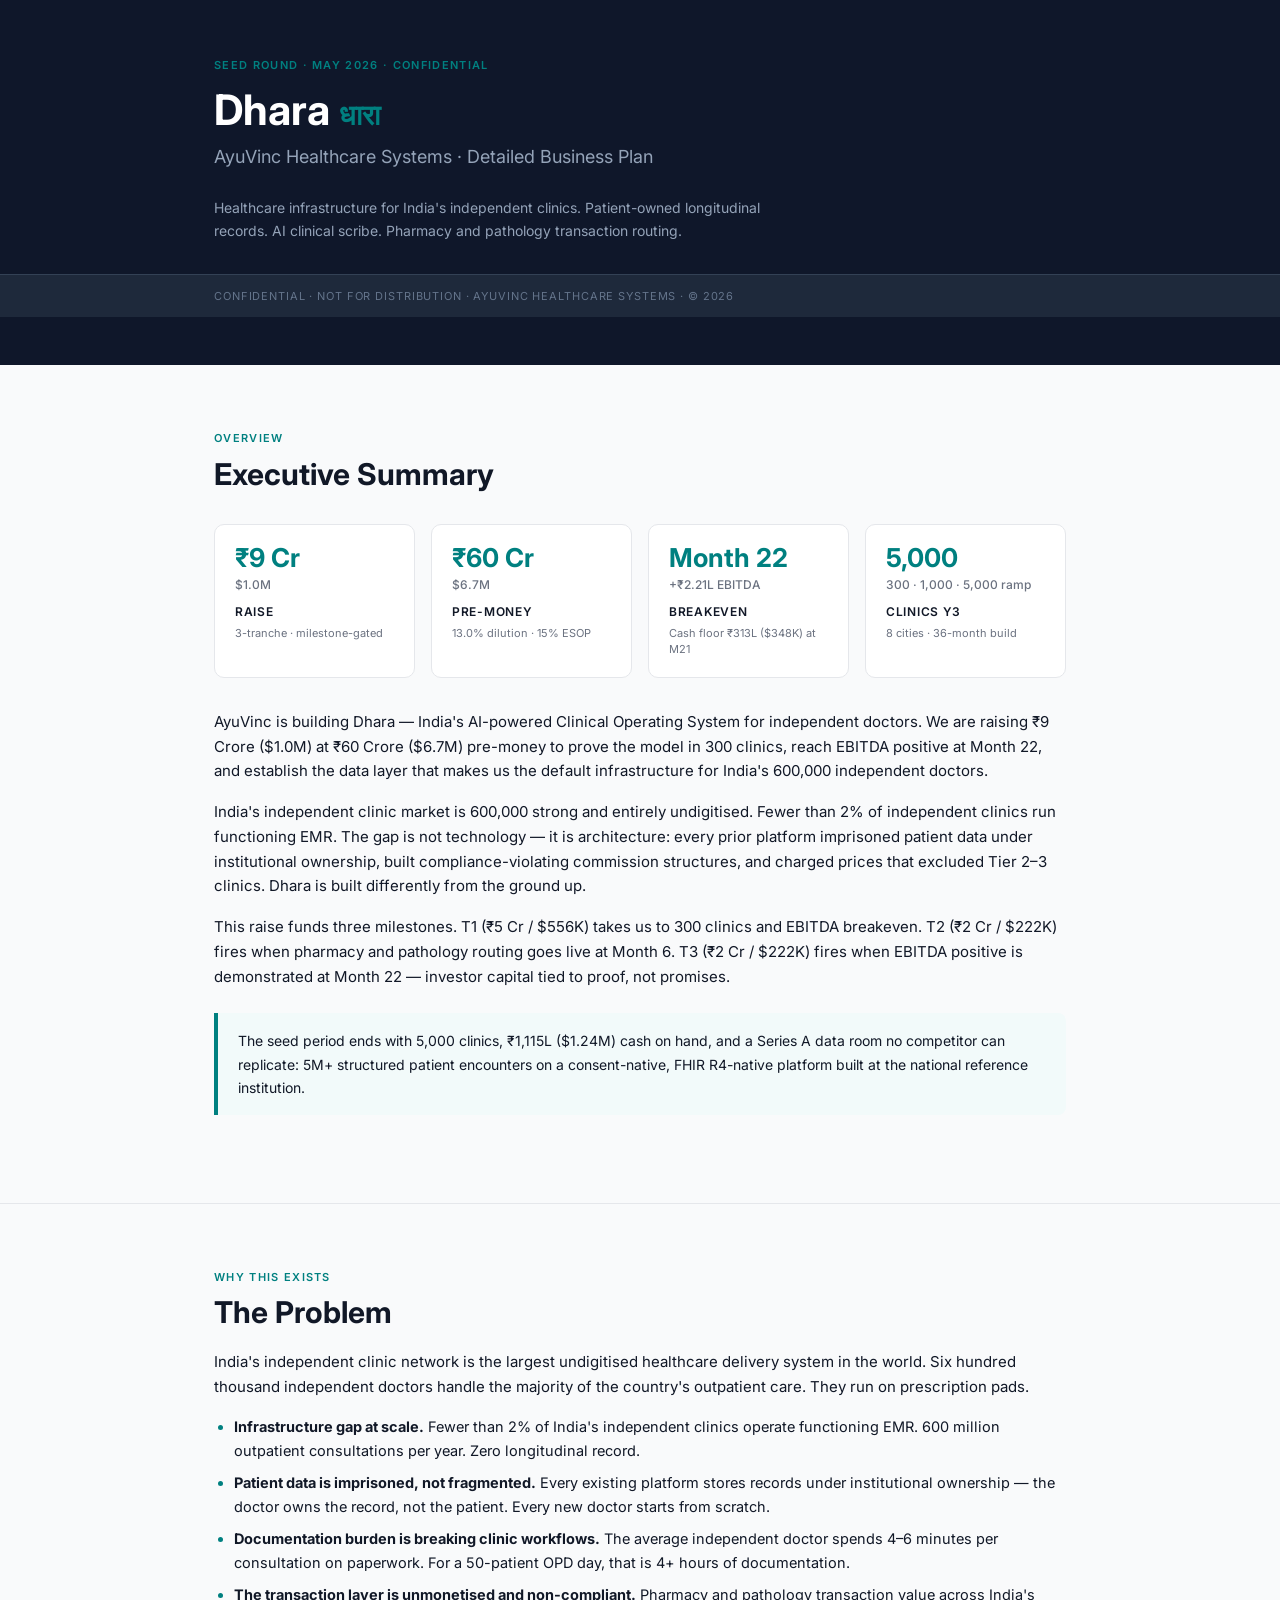
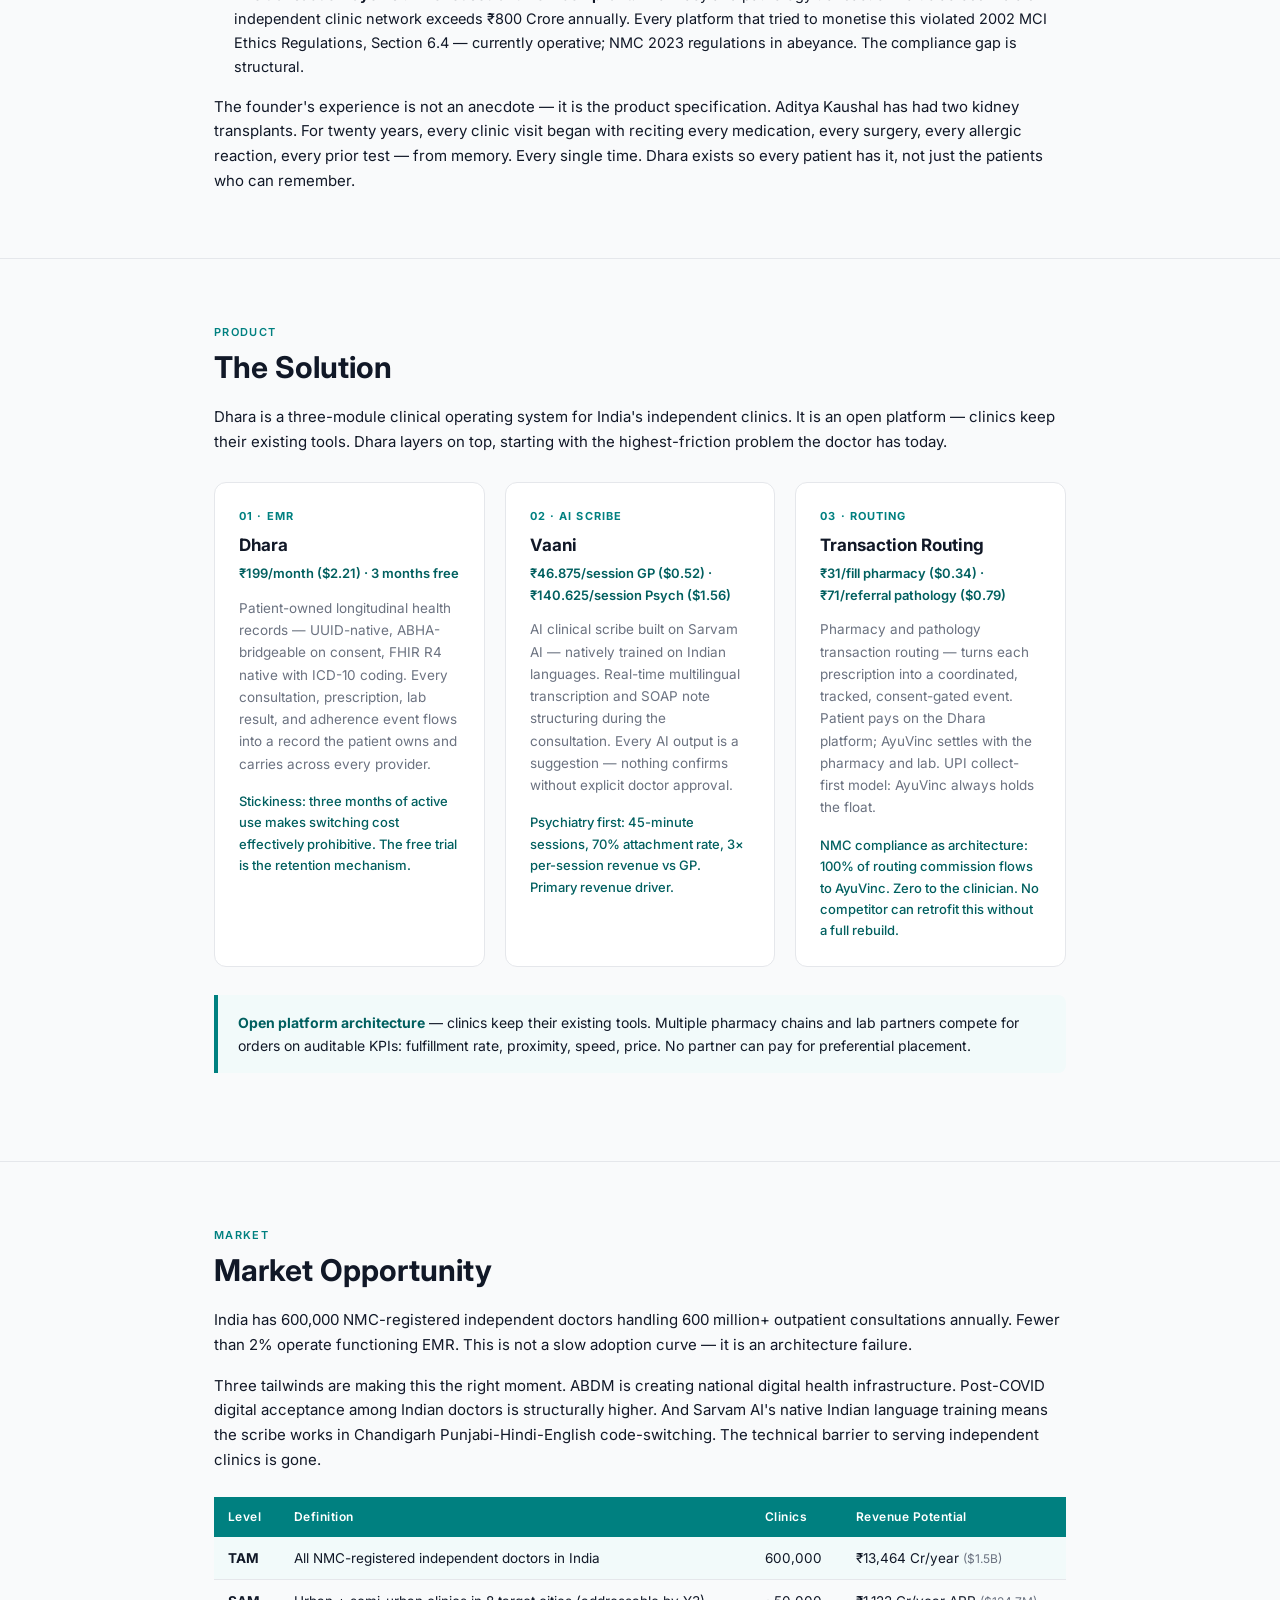
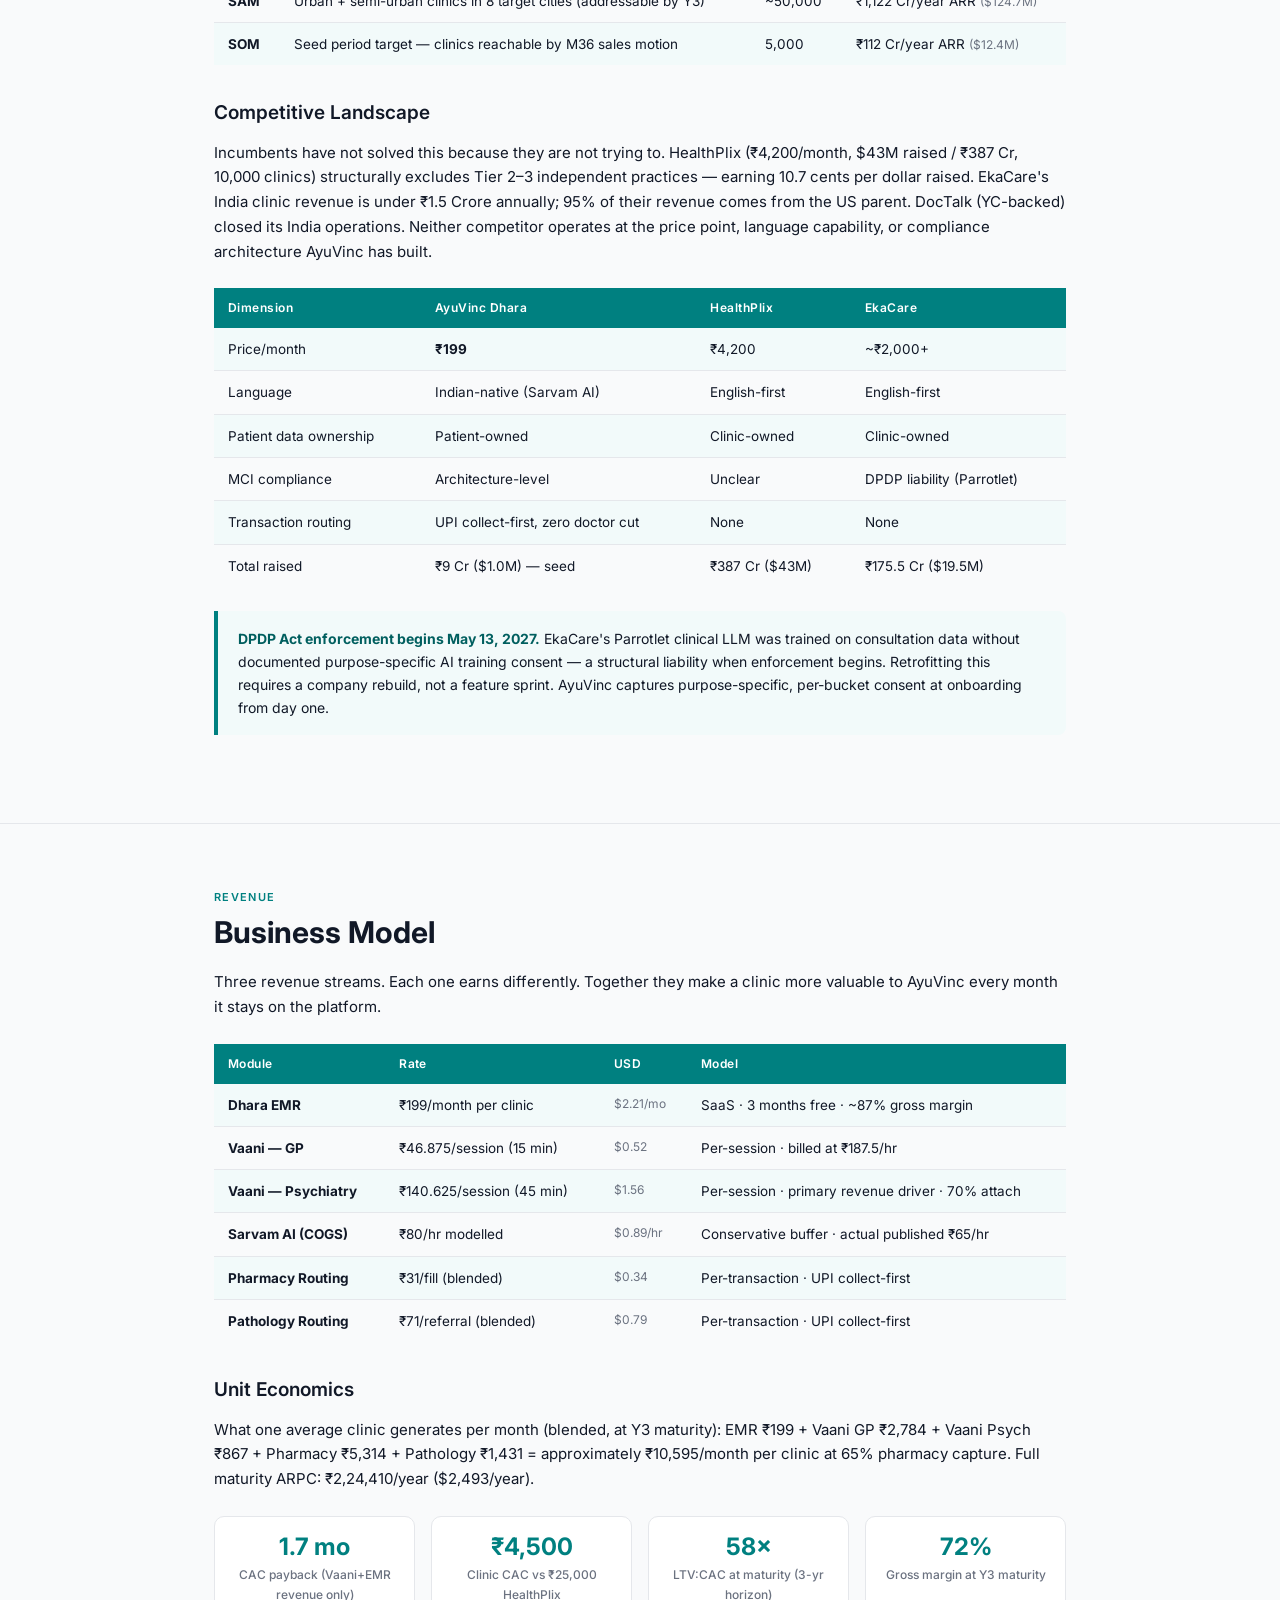
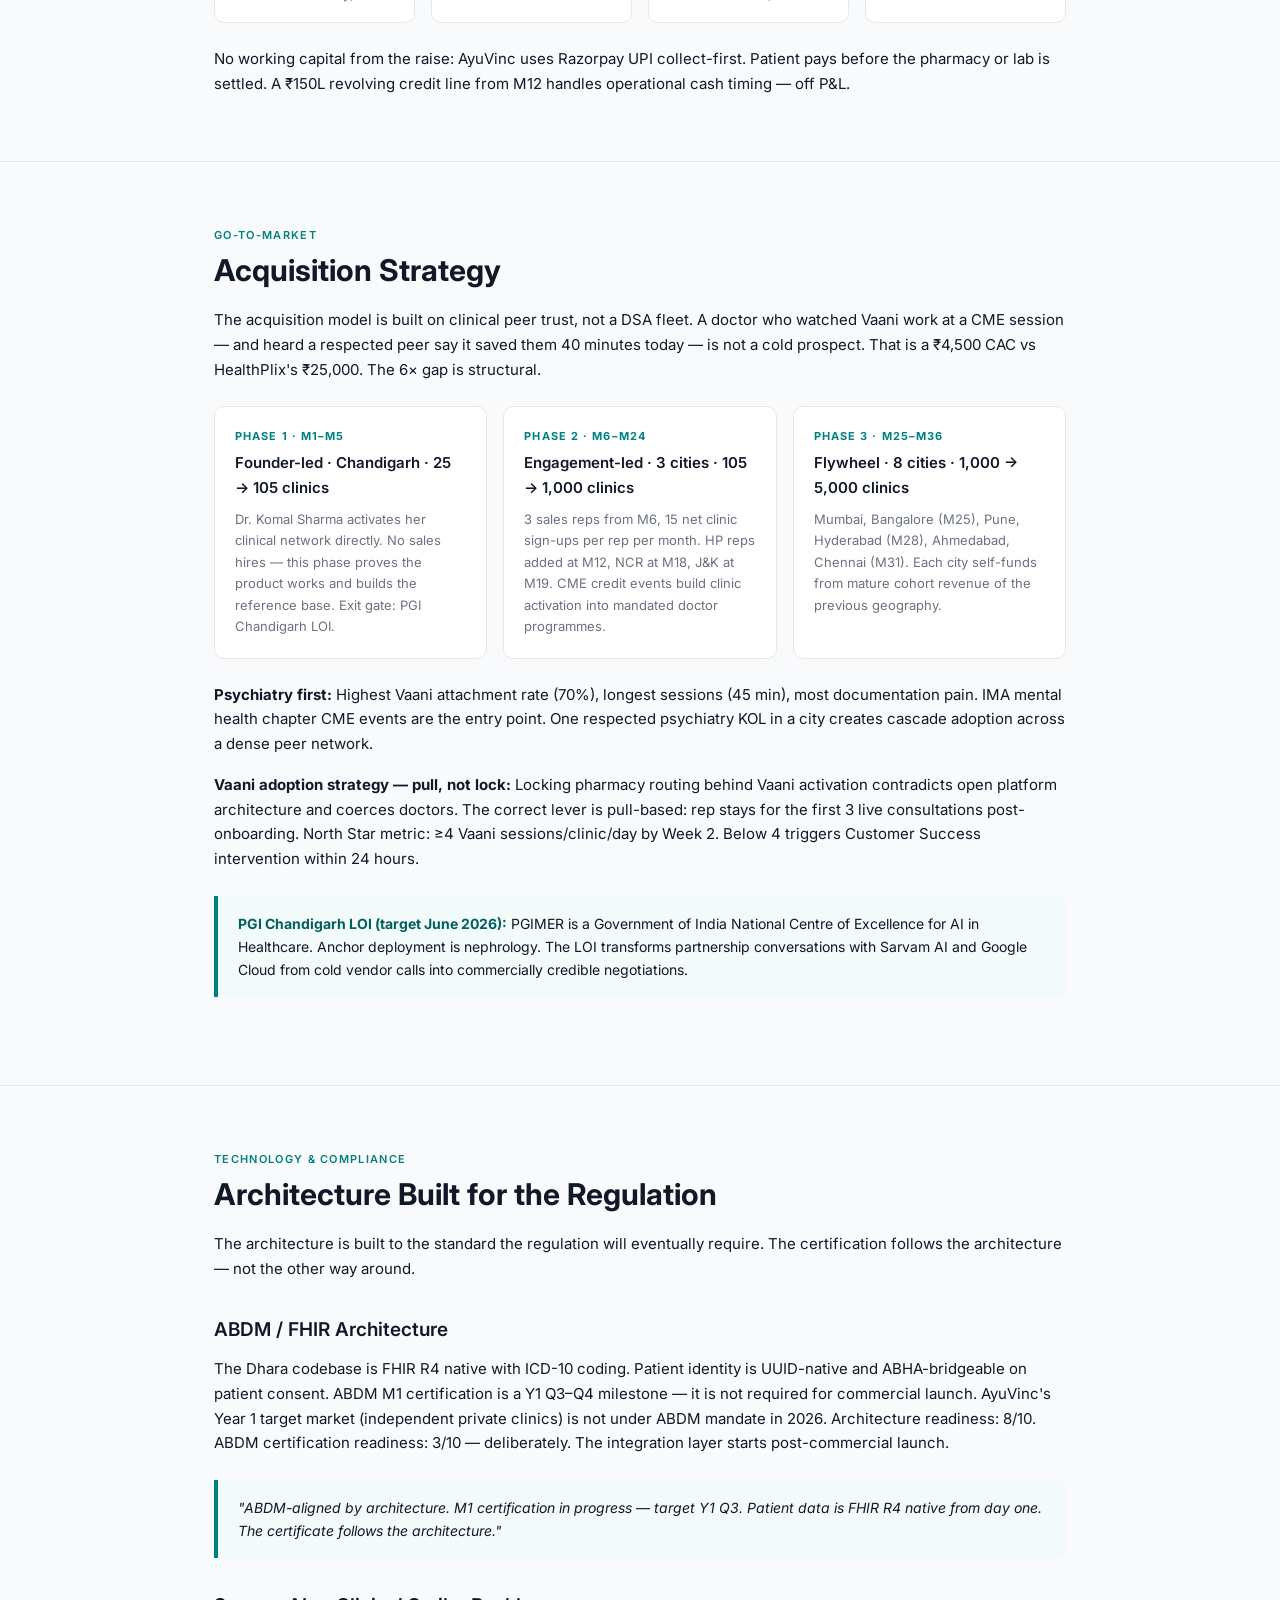
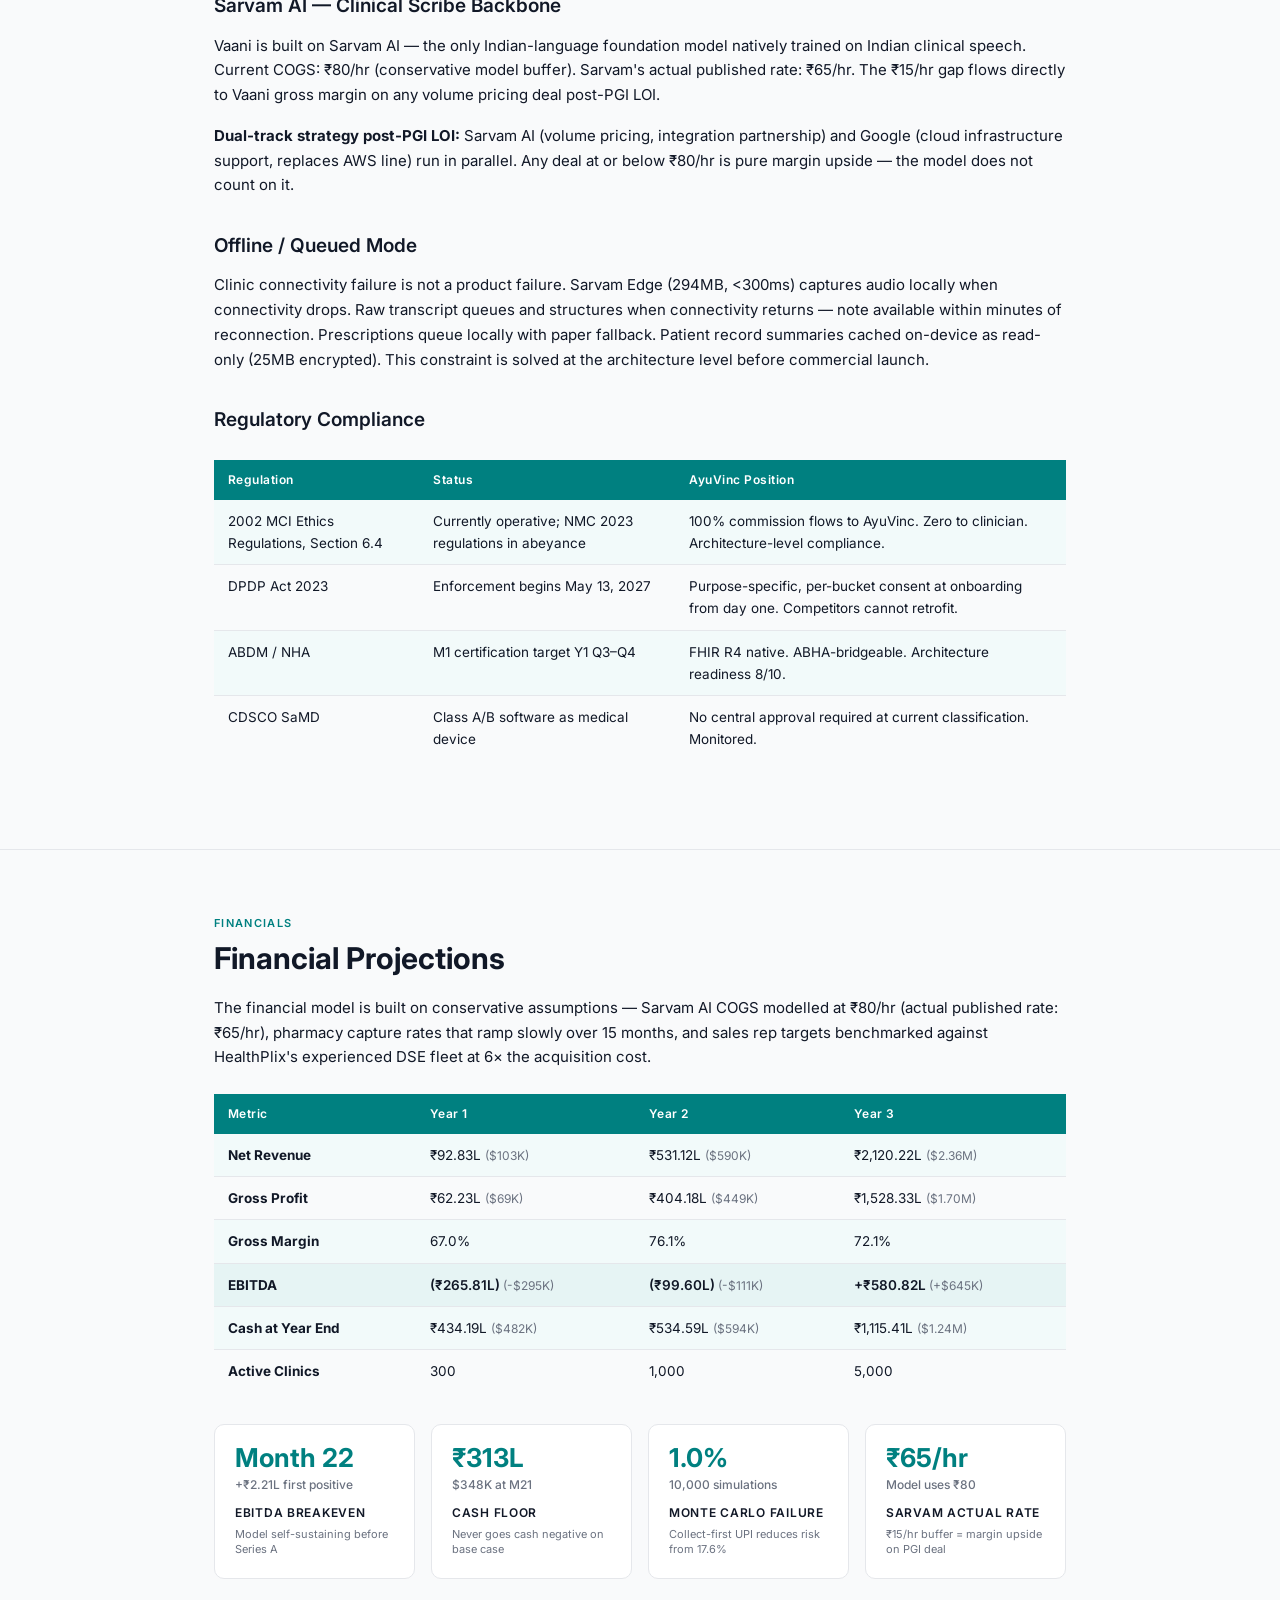
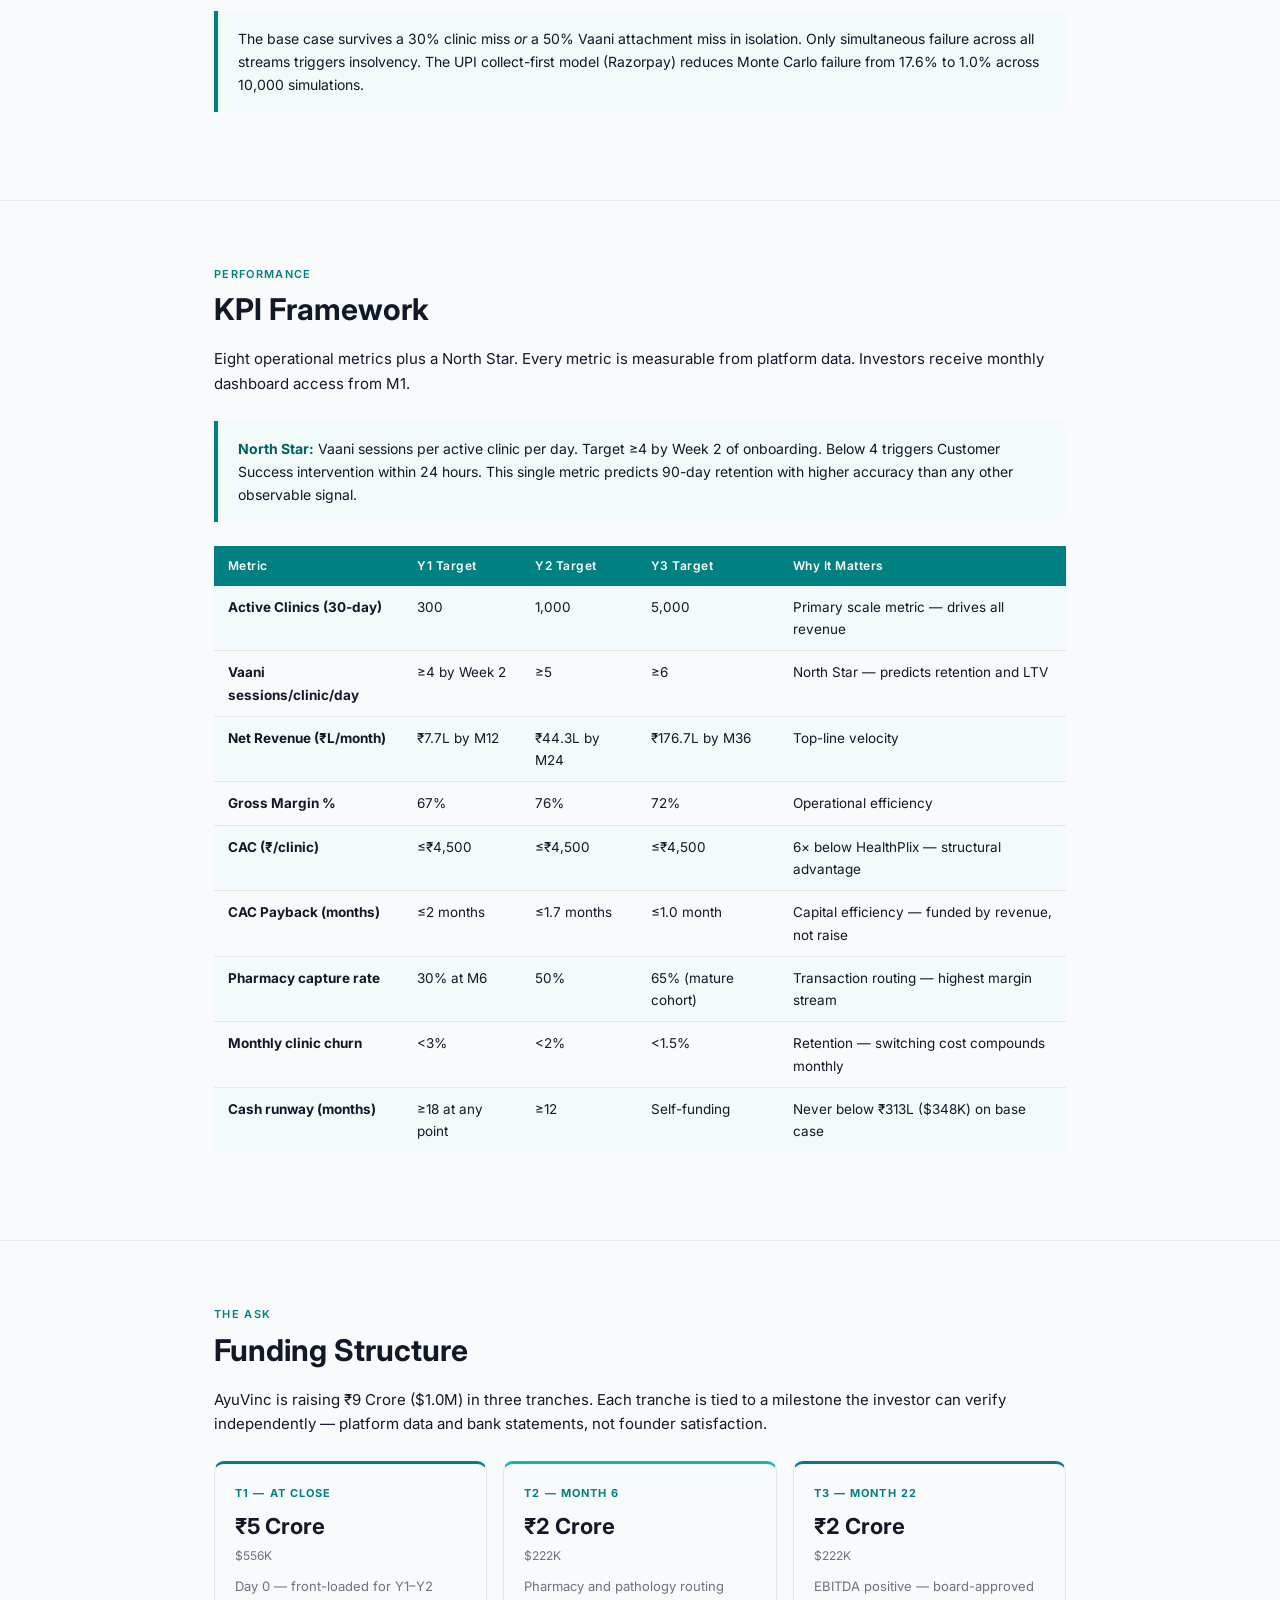
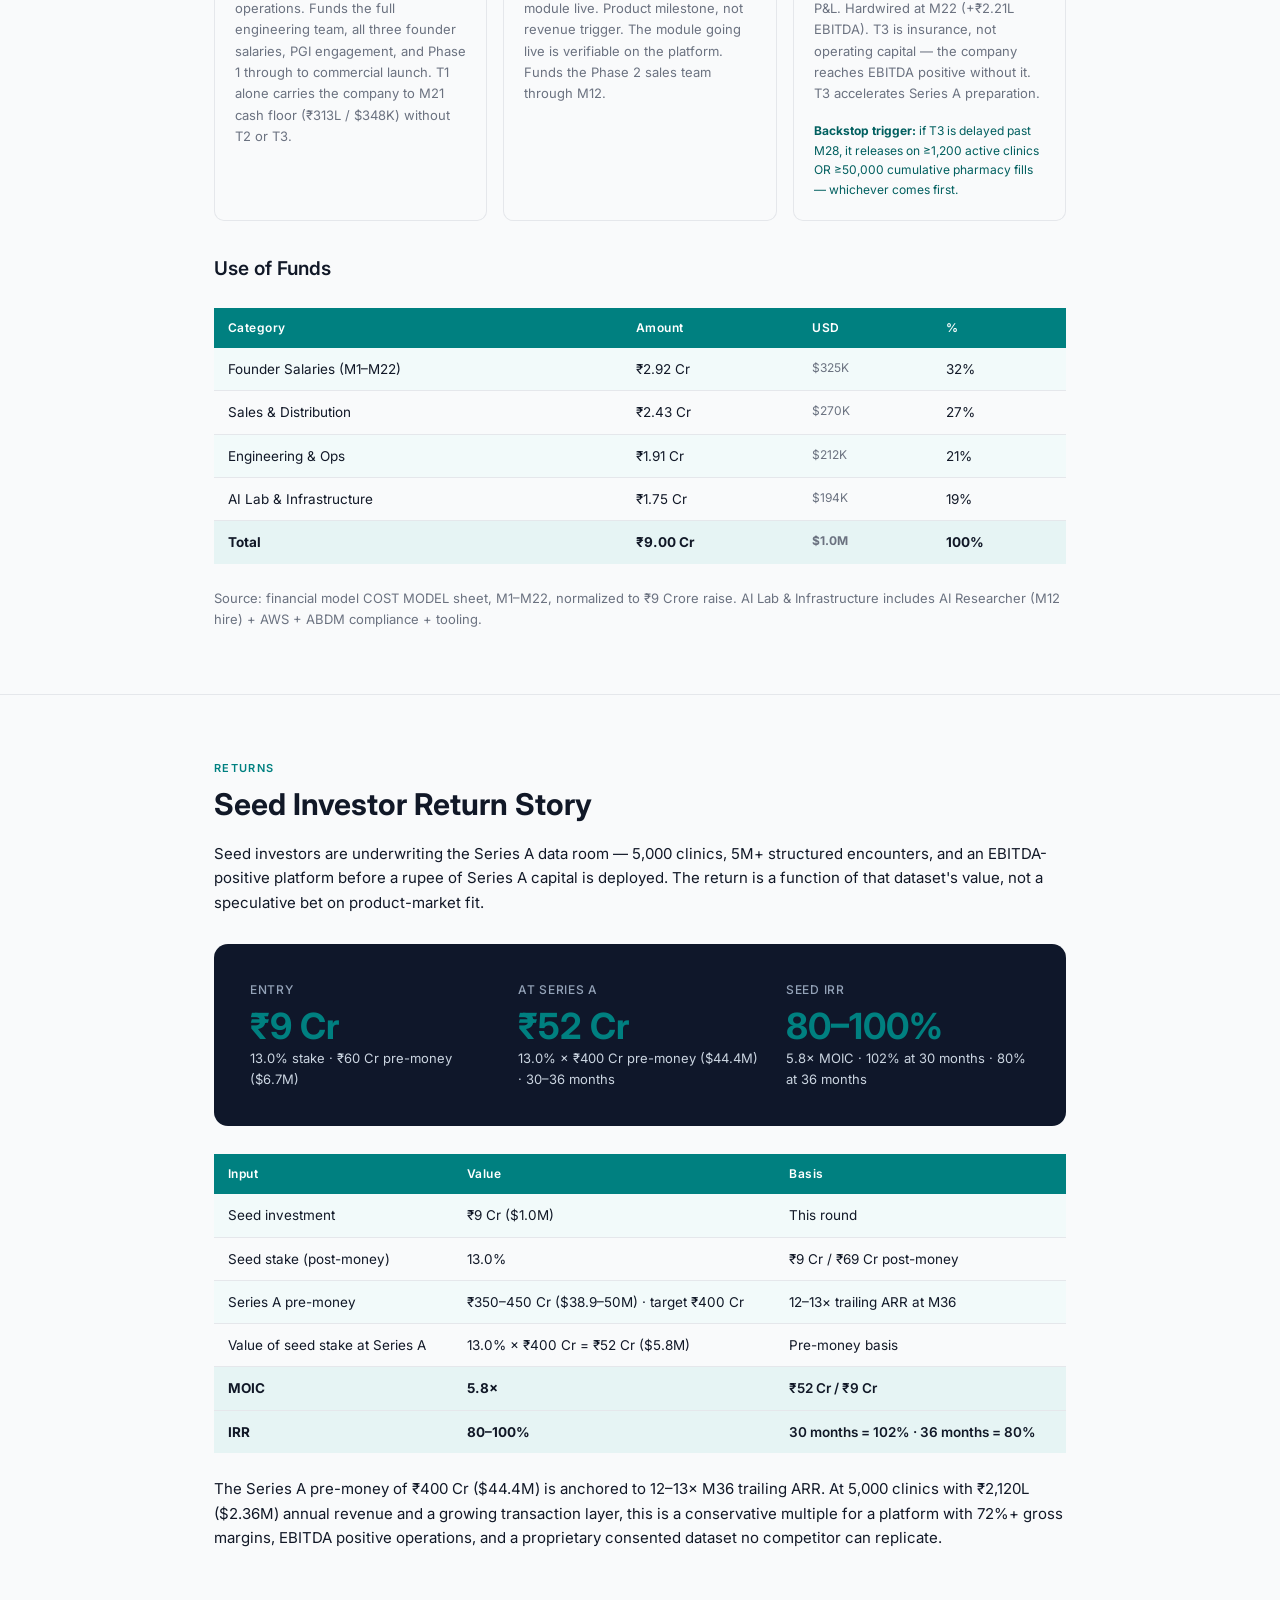
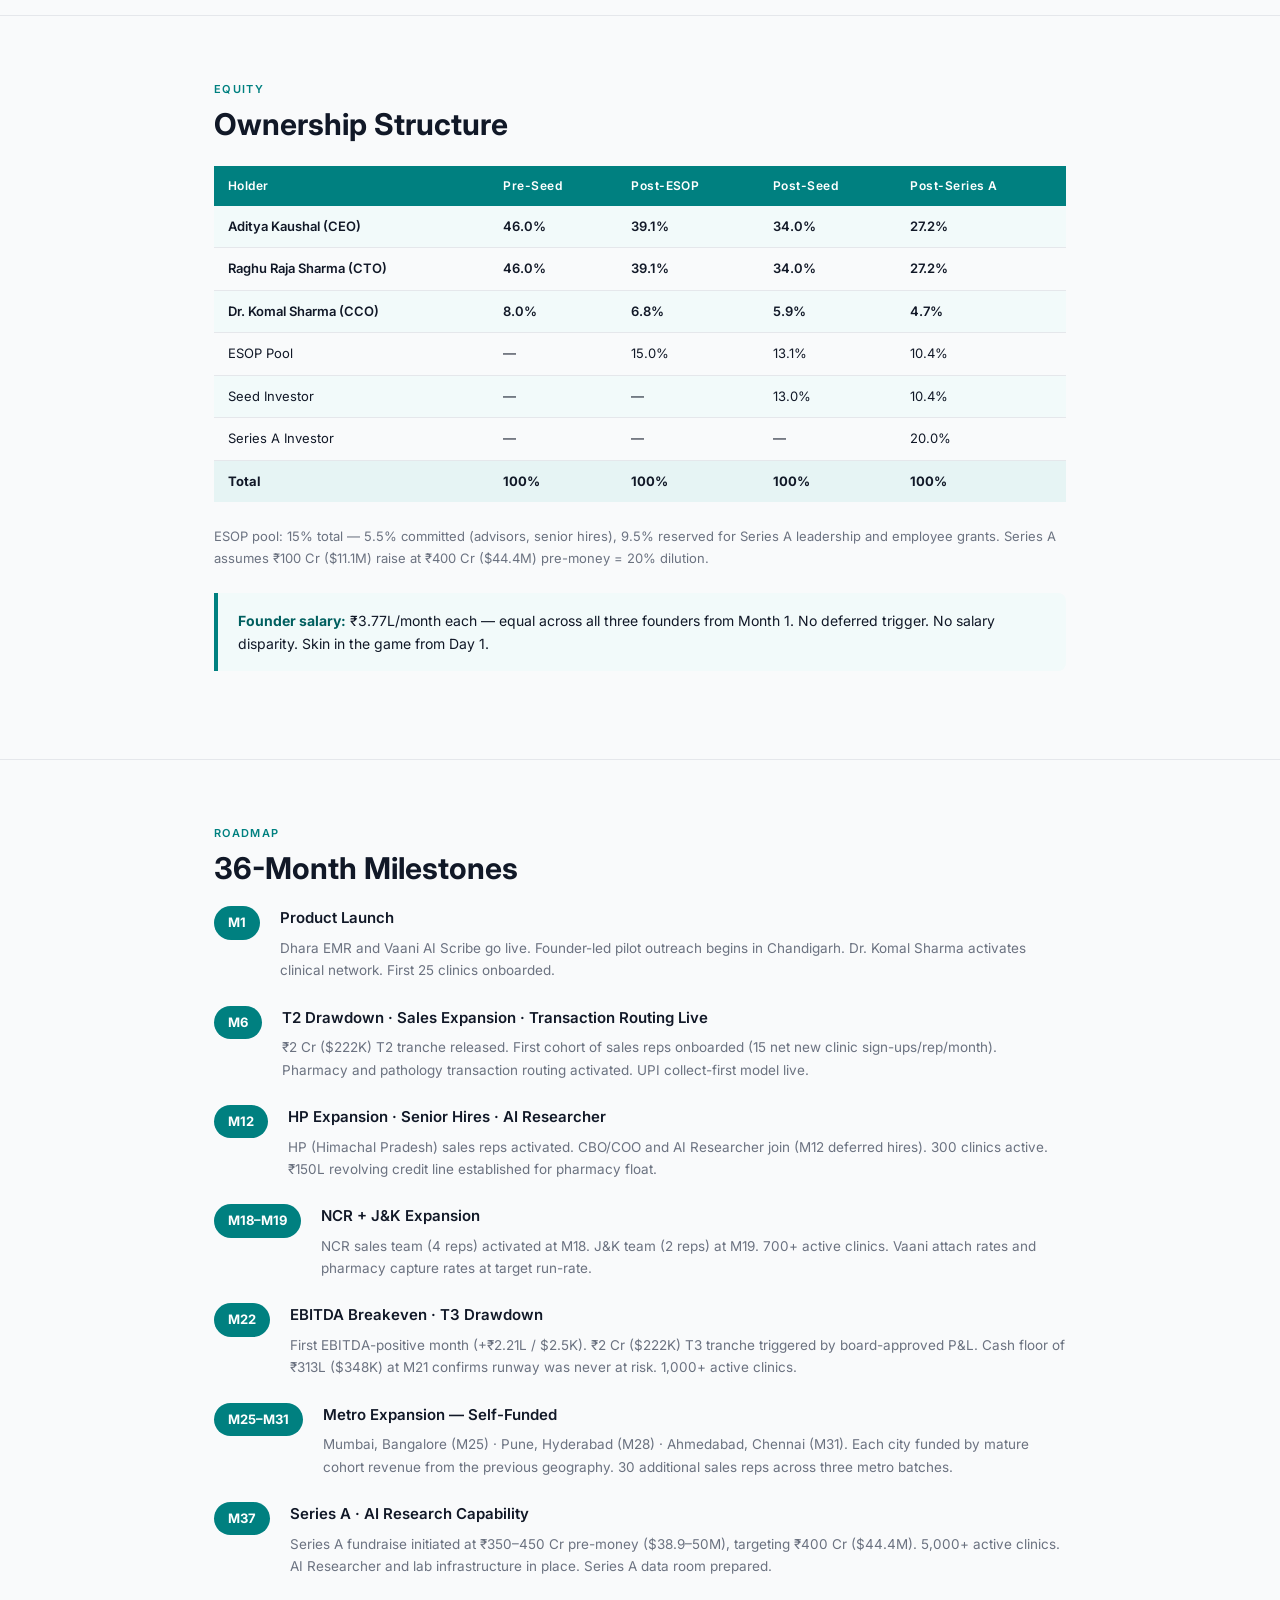
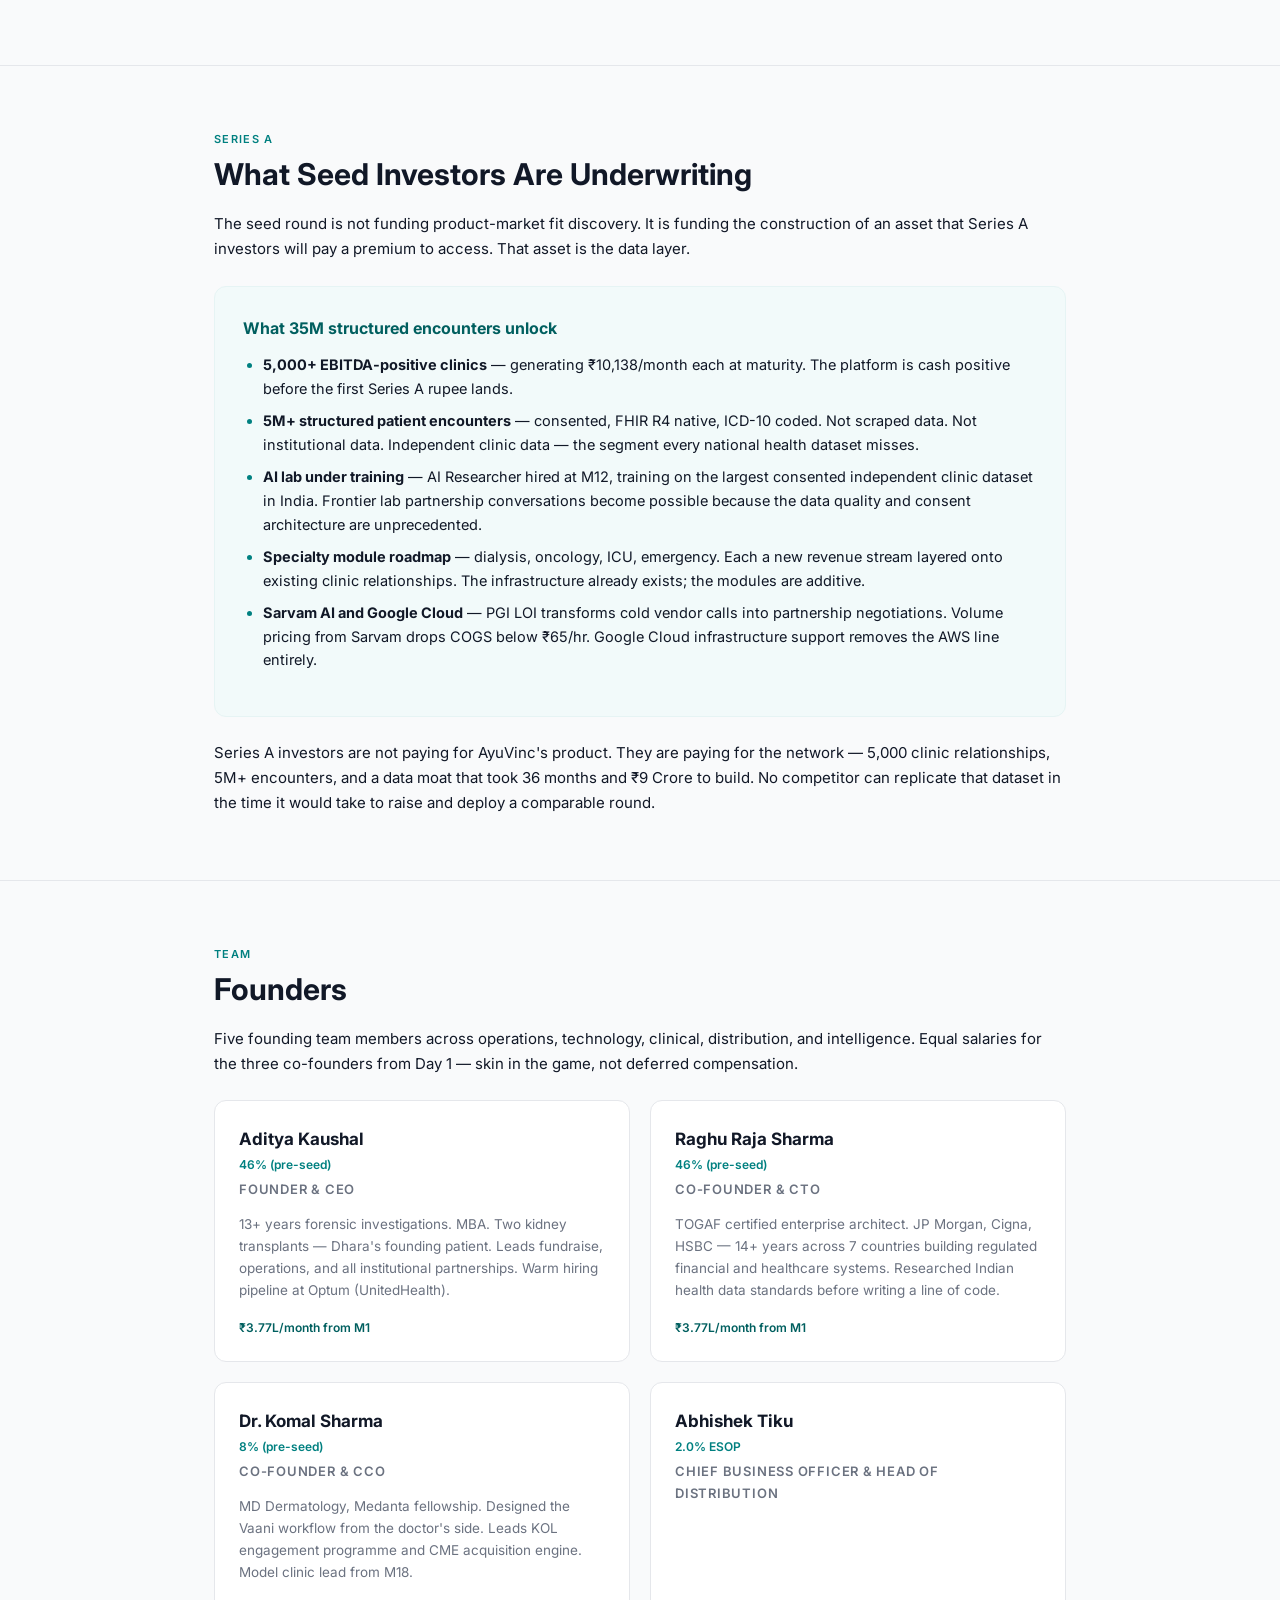
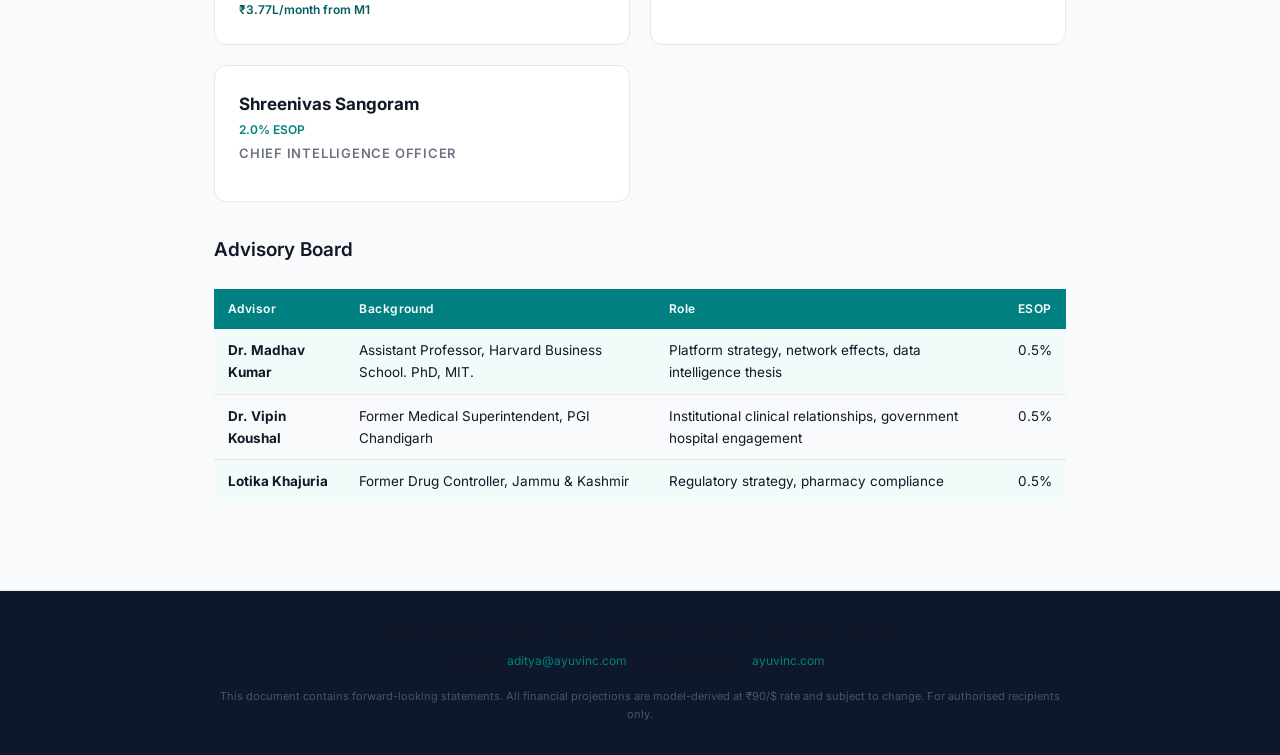
==== commit 9d6c695e: "Update team section: Tiku (CBO/Distribution) and Shreenivas (CIO) promoted to founding team; Madhav " ====
--- a/dhara/index.html
+++ b/dhara/index.html
@@ -862,7 +862,7 @@
     <div class="section-eyebrow">Team</div>
     <h2>Founders</h2>
 
-    <p>Three co-founders. Every discipline the company needs at seed stage: operations and fundraise, enterprise architecture, and clinical credibility. Equal salaries from Day 1 — skin in the game, not deferred compensation.</p>
+    <p>Five founding team members across operations, technology, clinical, distribution, and intelligence. Equal salaries for the three co-founders from Day 1 — skin in the game, not deferred compensation.</p>
 
     <div class="team-grid">
       <div class="team-card">
@@ -887,11 +887,14 @@
         <div class="salary">₹3.77L/month from M1</div>
       </div>
       <div class="team-card">
-        <div class="name">Dr. Madhav Kumar</div>
-        <div class="equity">0.5% ESOP</div>
-        <div class="role">Strategic Advisor</div>
-        <p>Assistant Professor, Harvard Business School. PhD, MIT. Platform design and business model architecture. Advising on platform strategy, network effects, and the data intelligence thesis.</p>
-        <div class="salary" style="color:var(--muted);">Advisory role</div>
+        <div class="name">Abhishek Tiku</div>
+        <div class="equity">2.0% ESOP</div>
+        <div class="role">Chief Business Officer &amp; Head of Distribution</div>
+      </div>
+      <div class="team-card">
+        <div class="name">Shreenivas Sangoram</div>
+        <div class="equity">2.0% ESOP</div>
+        <div class="role">Chief Intelligence Officer</div>
       </div>
     </div>
 
@@ -900,6 +903,12 @@
       <table>
         <tr><th>Advisor</th><th>Background</th><th>Role</th><th>ESOP</th></tr>
         <tr>
+          <td><strong>Dr. Madhav Kumar</strong></td>
+          <td>Assistant Professor, Harvard Business School. PhD, MIT.</td>
+          <td>Platform strategy, network effects, data intelligence thesis</td>
+          <td>0.5%</td>
+        </tr>
+        <tr>
           <td><strong>Dr. Vipin Koushal</strong></td>
           <td>Former Medical Superintendent, PGI Chandigarh</td>
           <td>Institutional clinical relationships, government hospital engagement</td>
@@ -913,17 +922,6 @@
         </tr>
       </table>
     </div>
-
-    <h3>Key Seed Hires</h3>
-    <div class="table-wrap">
-      <table>
-        <tr><th>Role</th><th>Join</th><th>ESOP</th></tr>
-        <tr><td>Shreenivas Sangoram — CIO</td><td>At close</td><td>2.0%</td></tr>
-        <tr><td>Abhishek Tiku — Head of Distribution</td><td>M12</td><td>2.0%</td></tr>
-        <tr><td>AI Researcher</td><td>M12</td><td>TBD from reserved pool</td></tr>
-        <tr><td>CBO/COO</td><td>M12</td><td>TBD from reserved pool</td></tr>
-      </table>
-    </div>
   </div>
 </section>
 
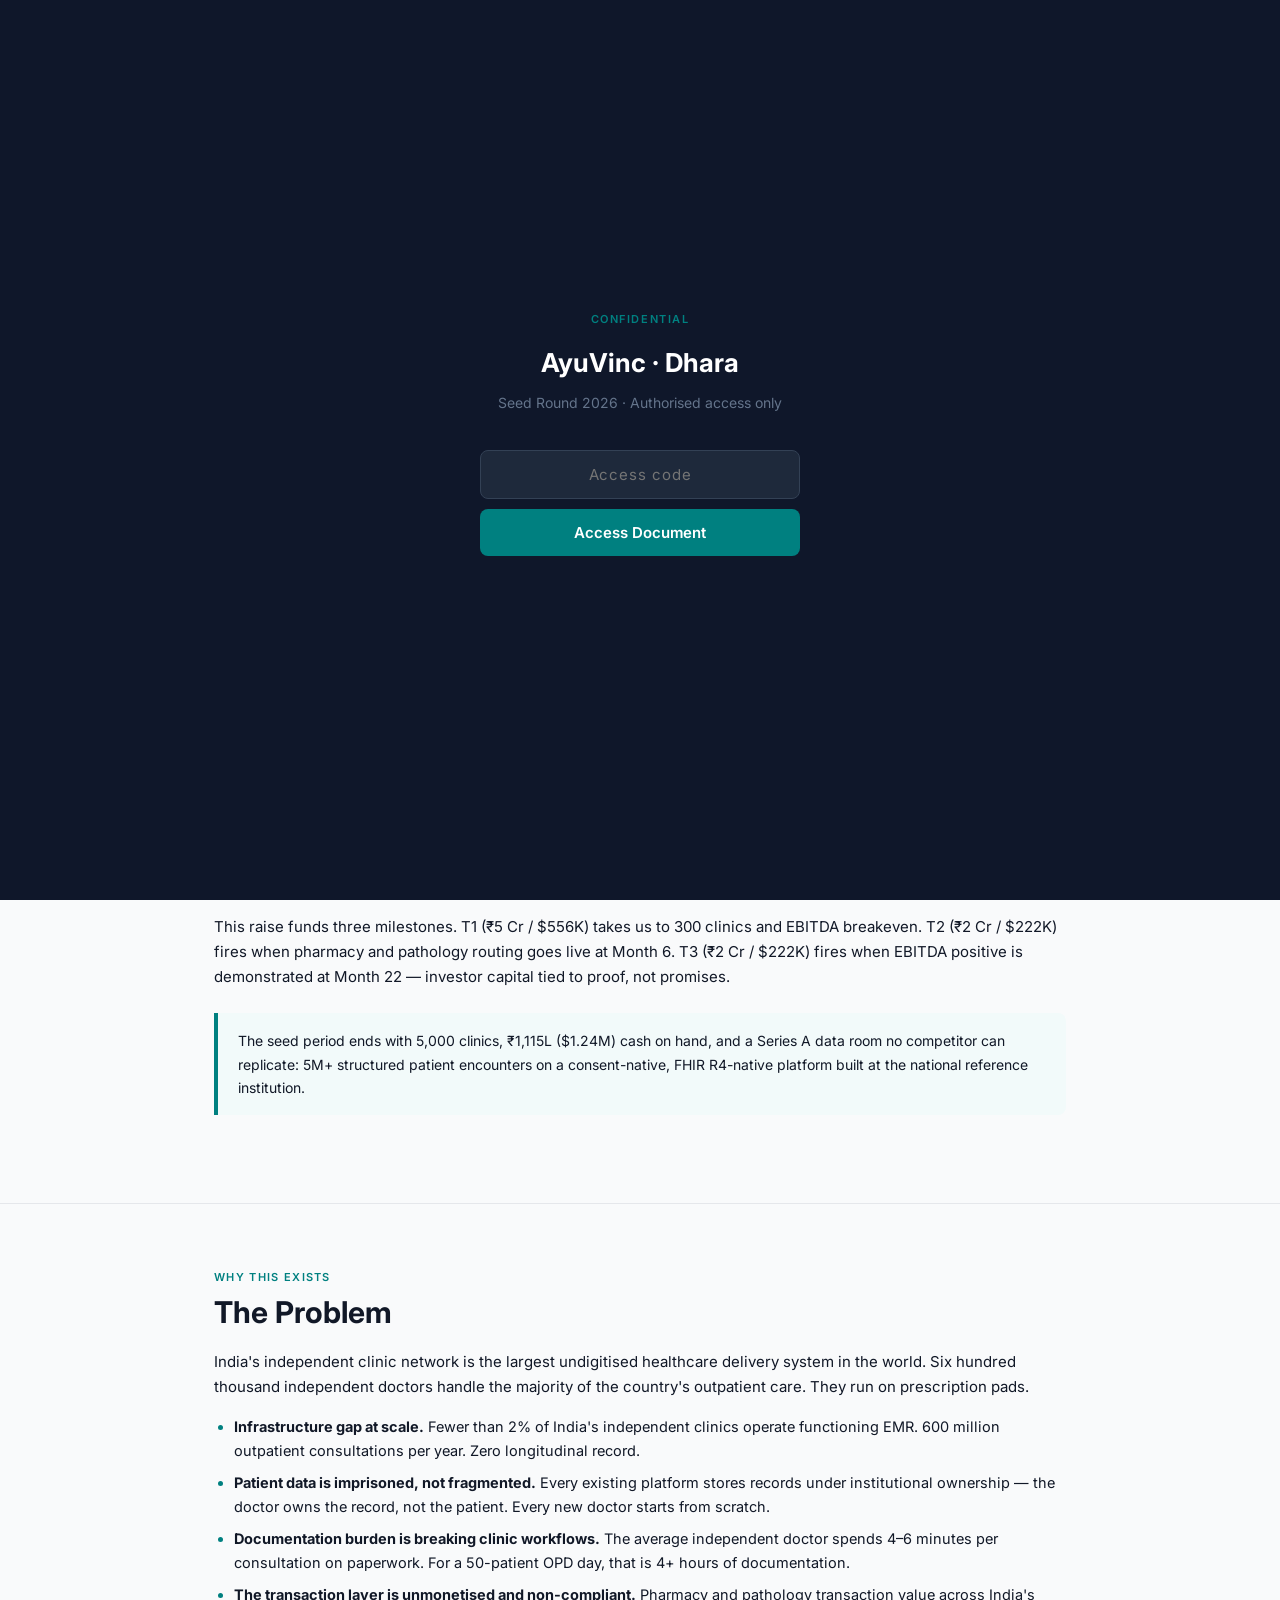
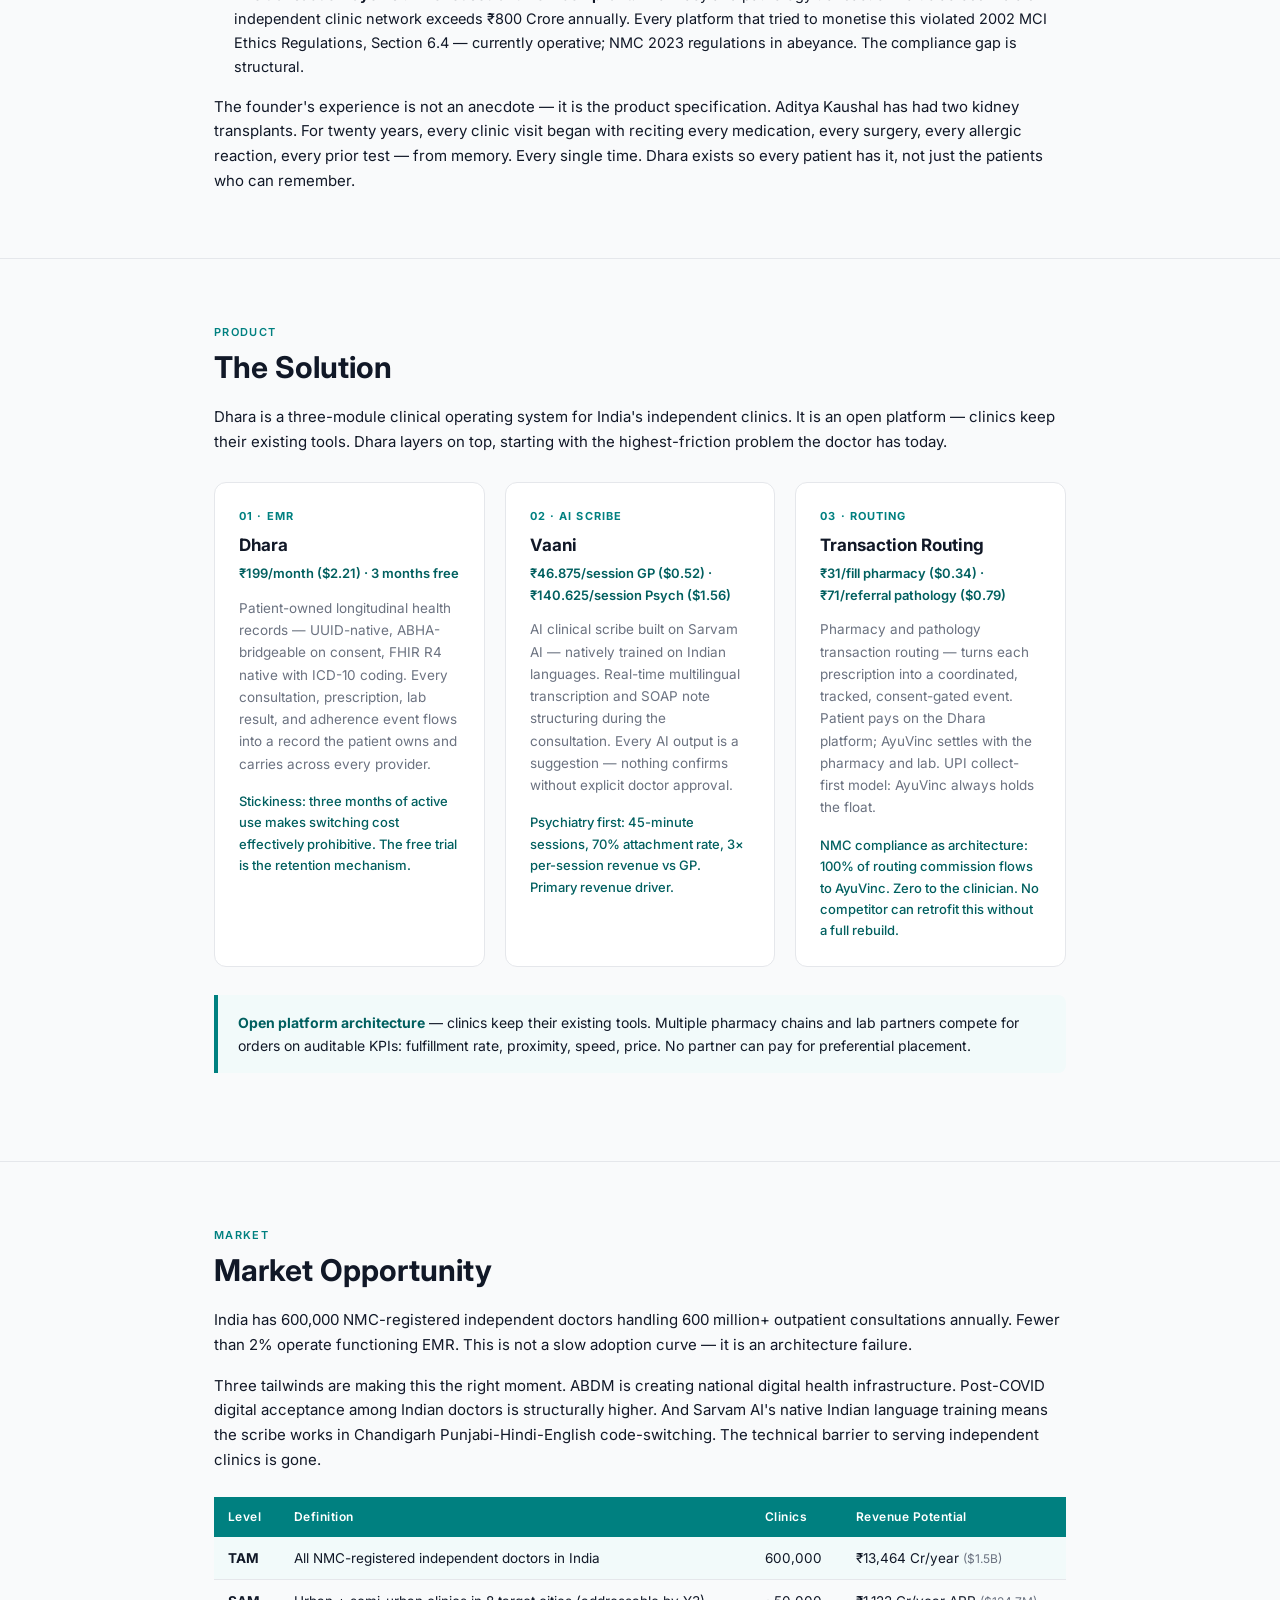
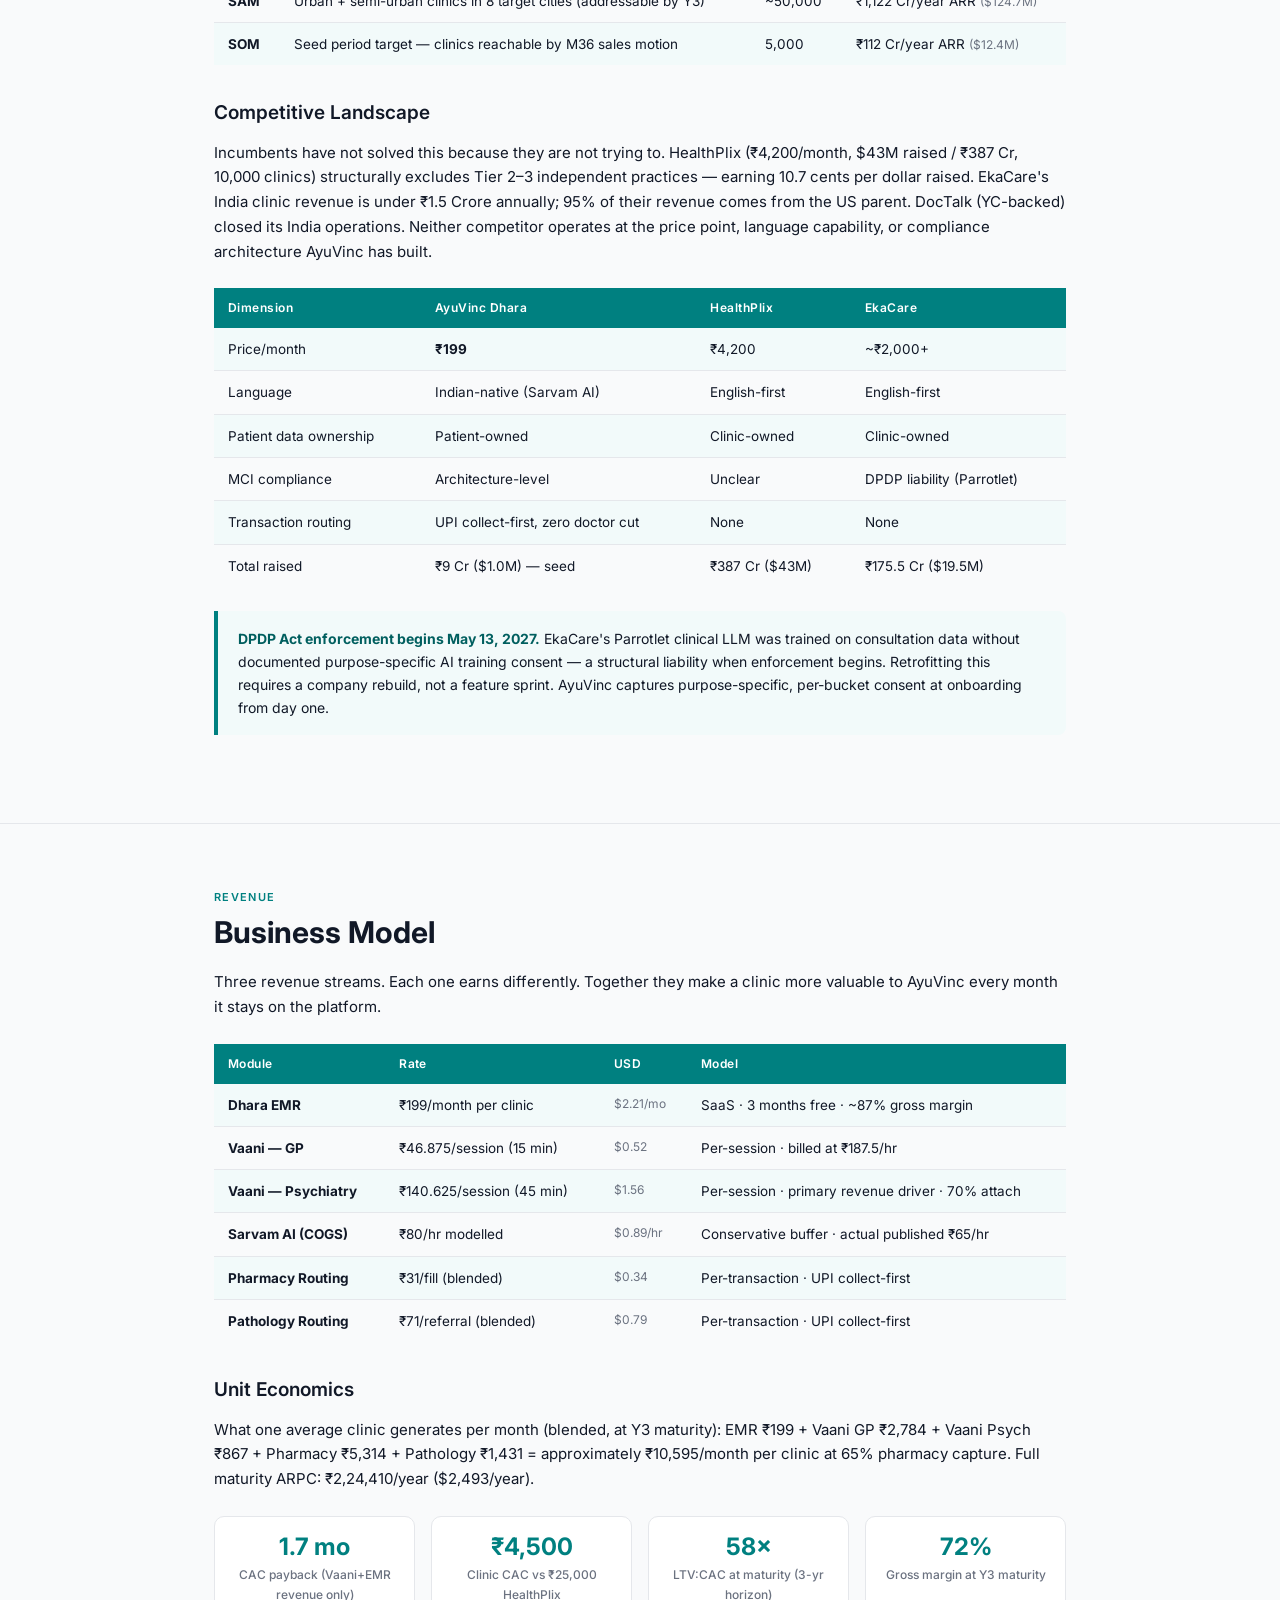
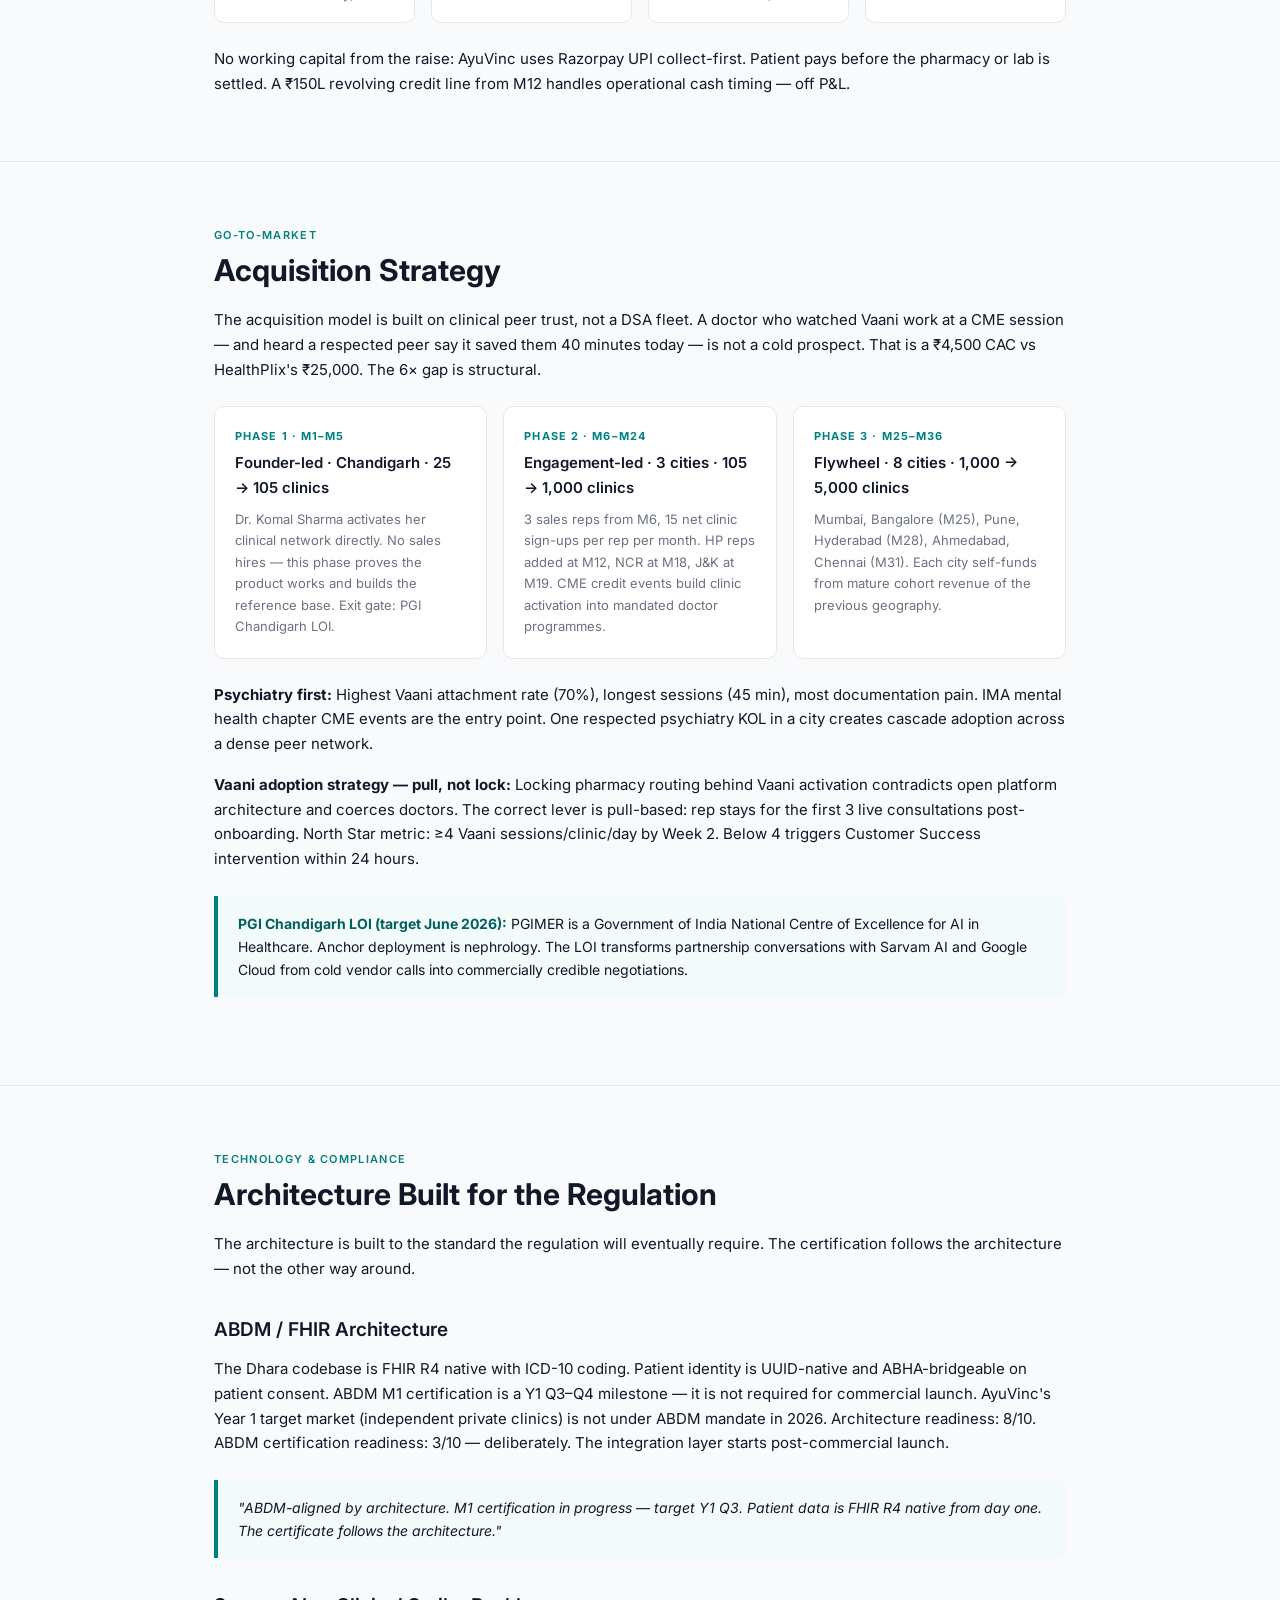
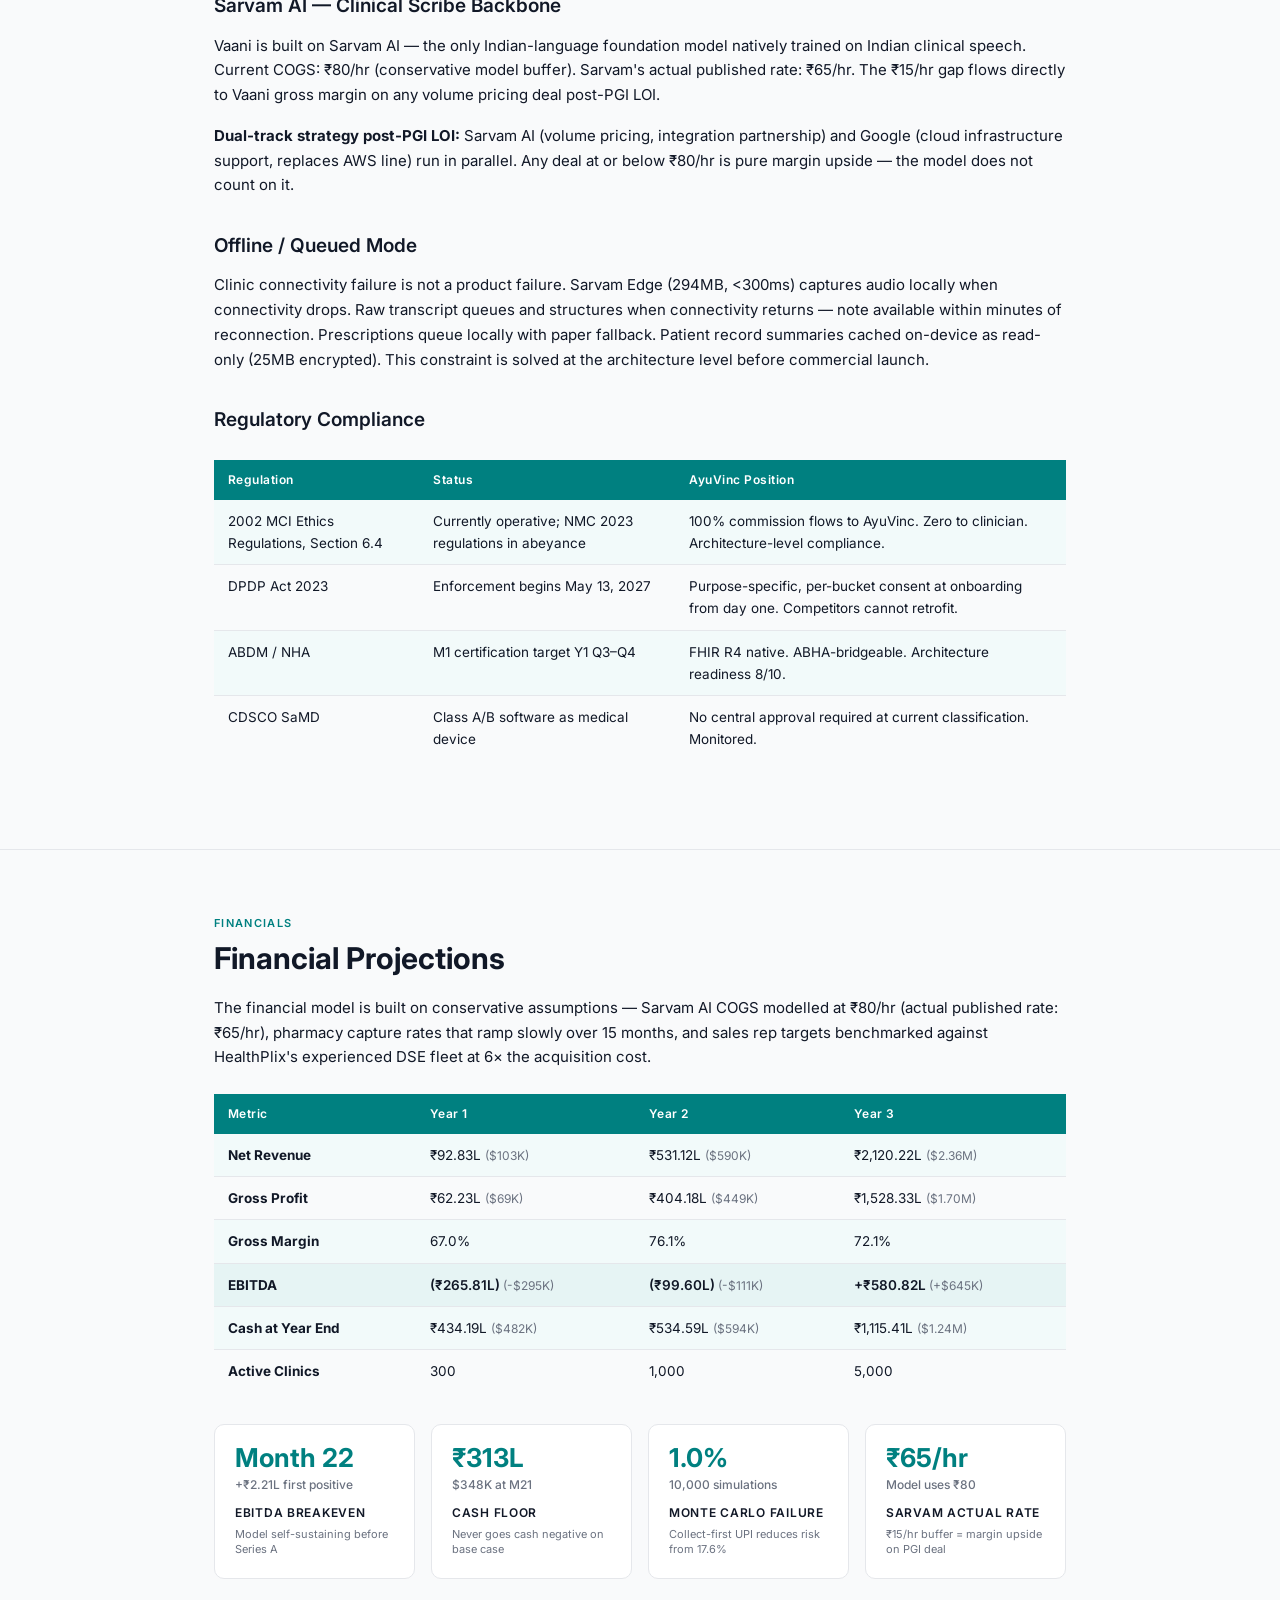
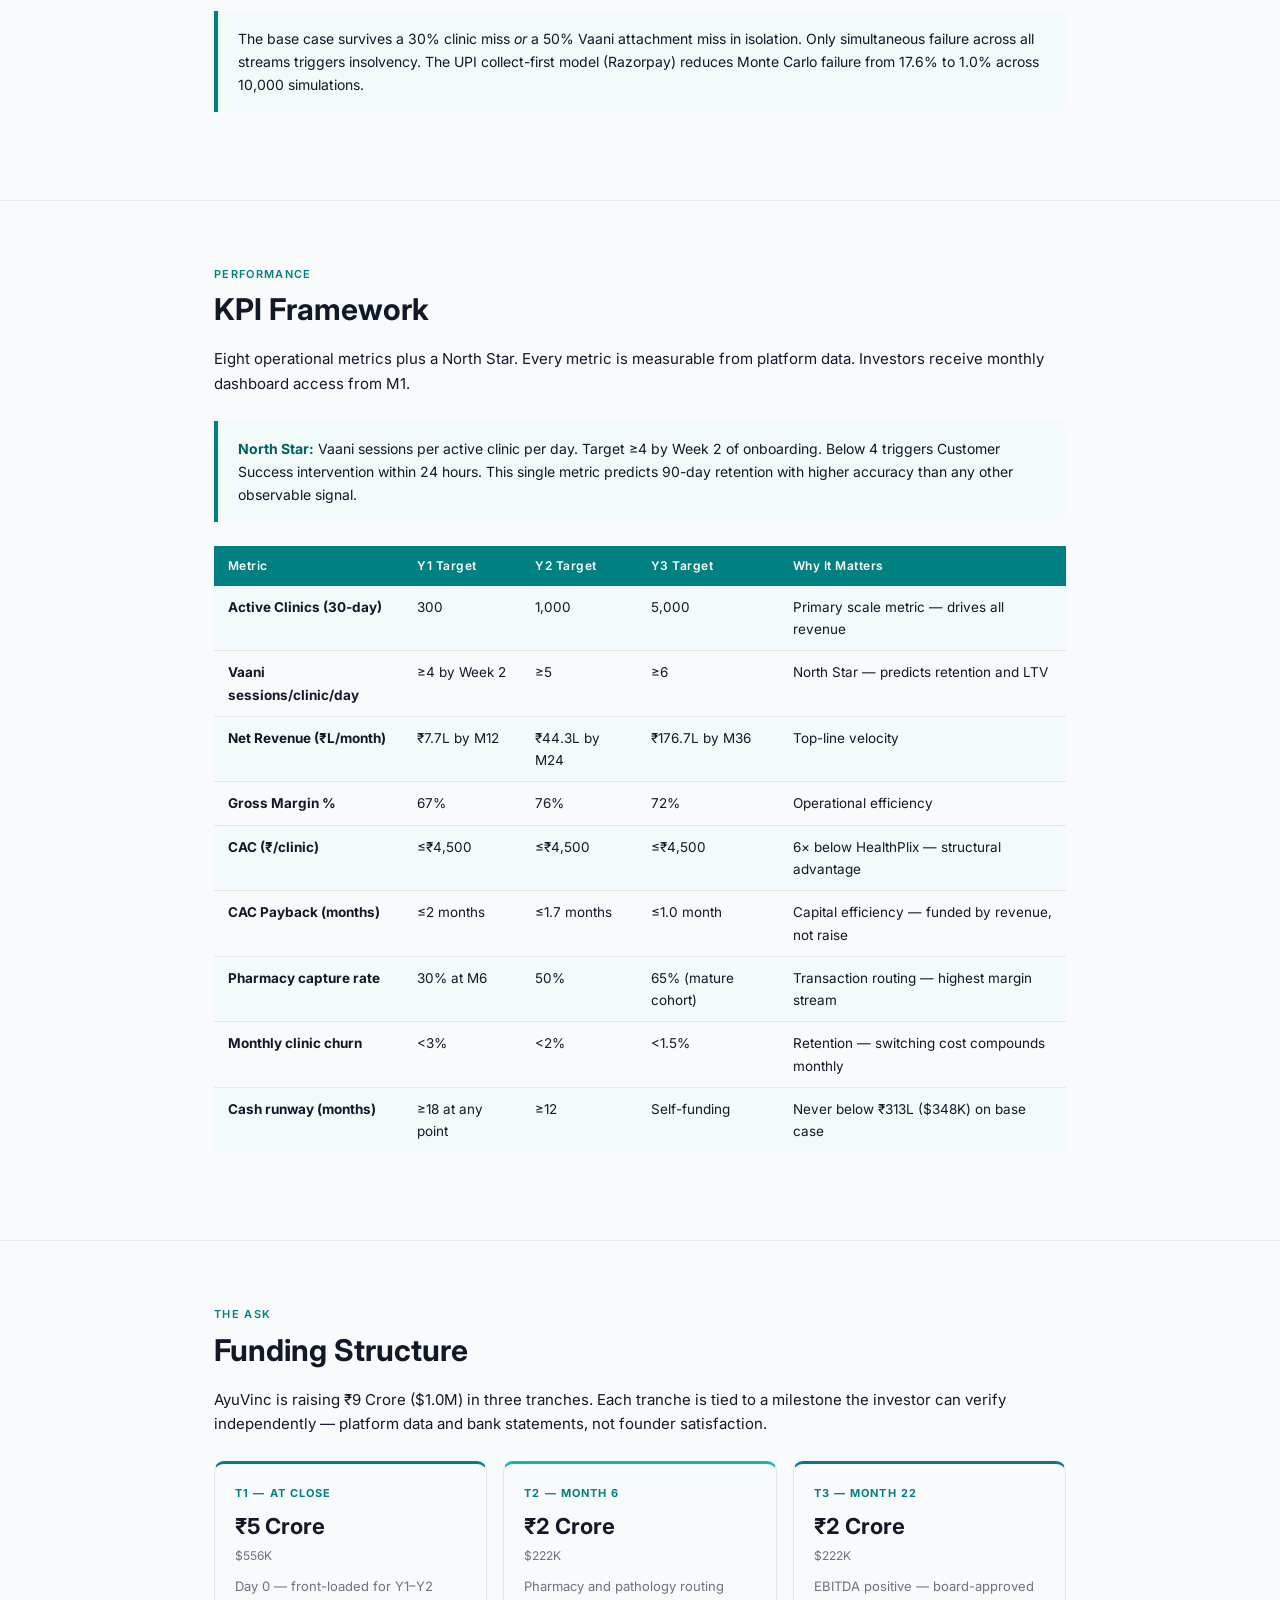
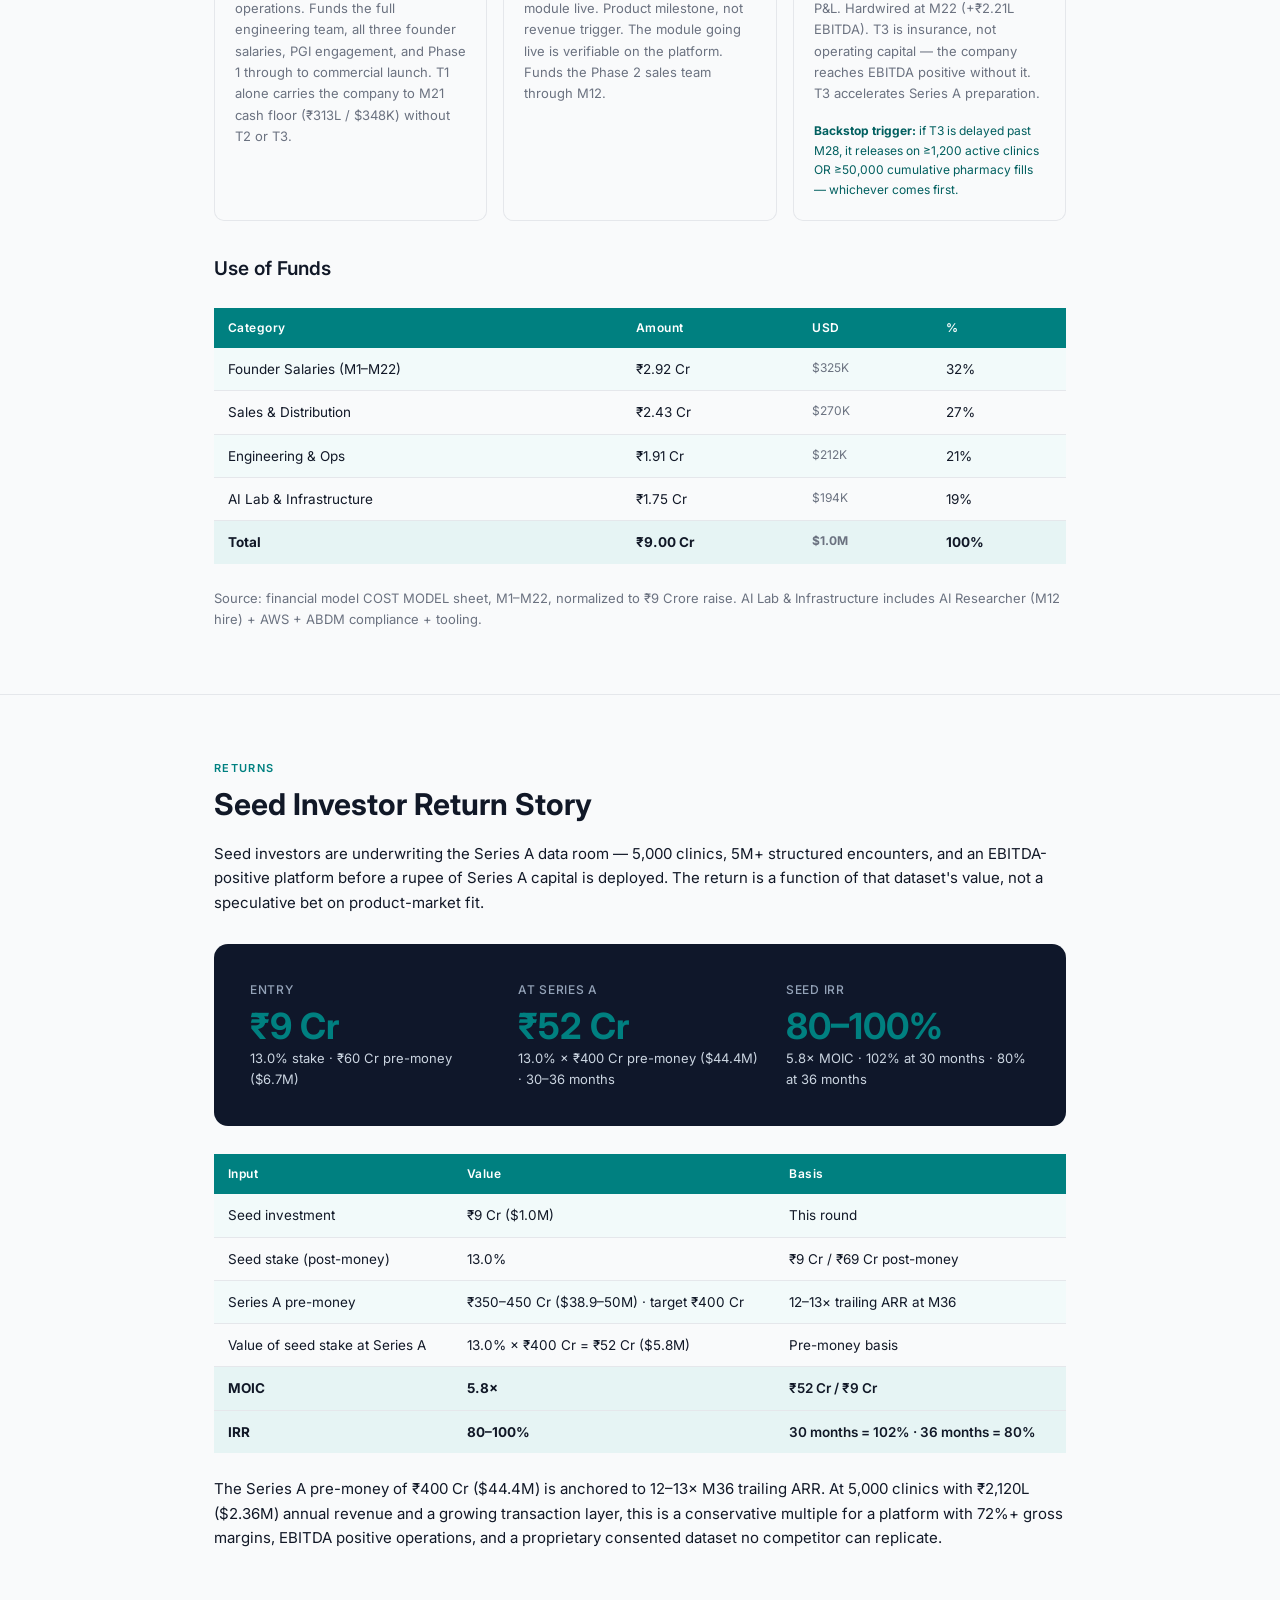
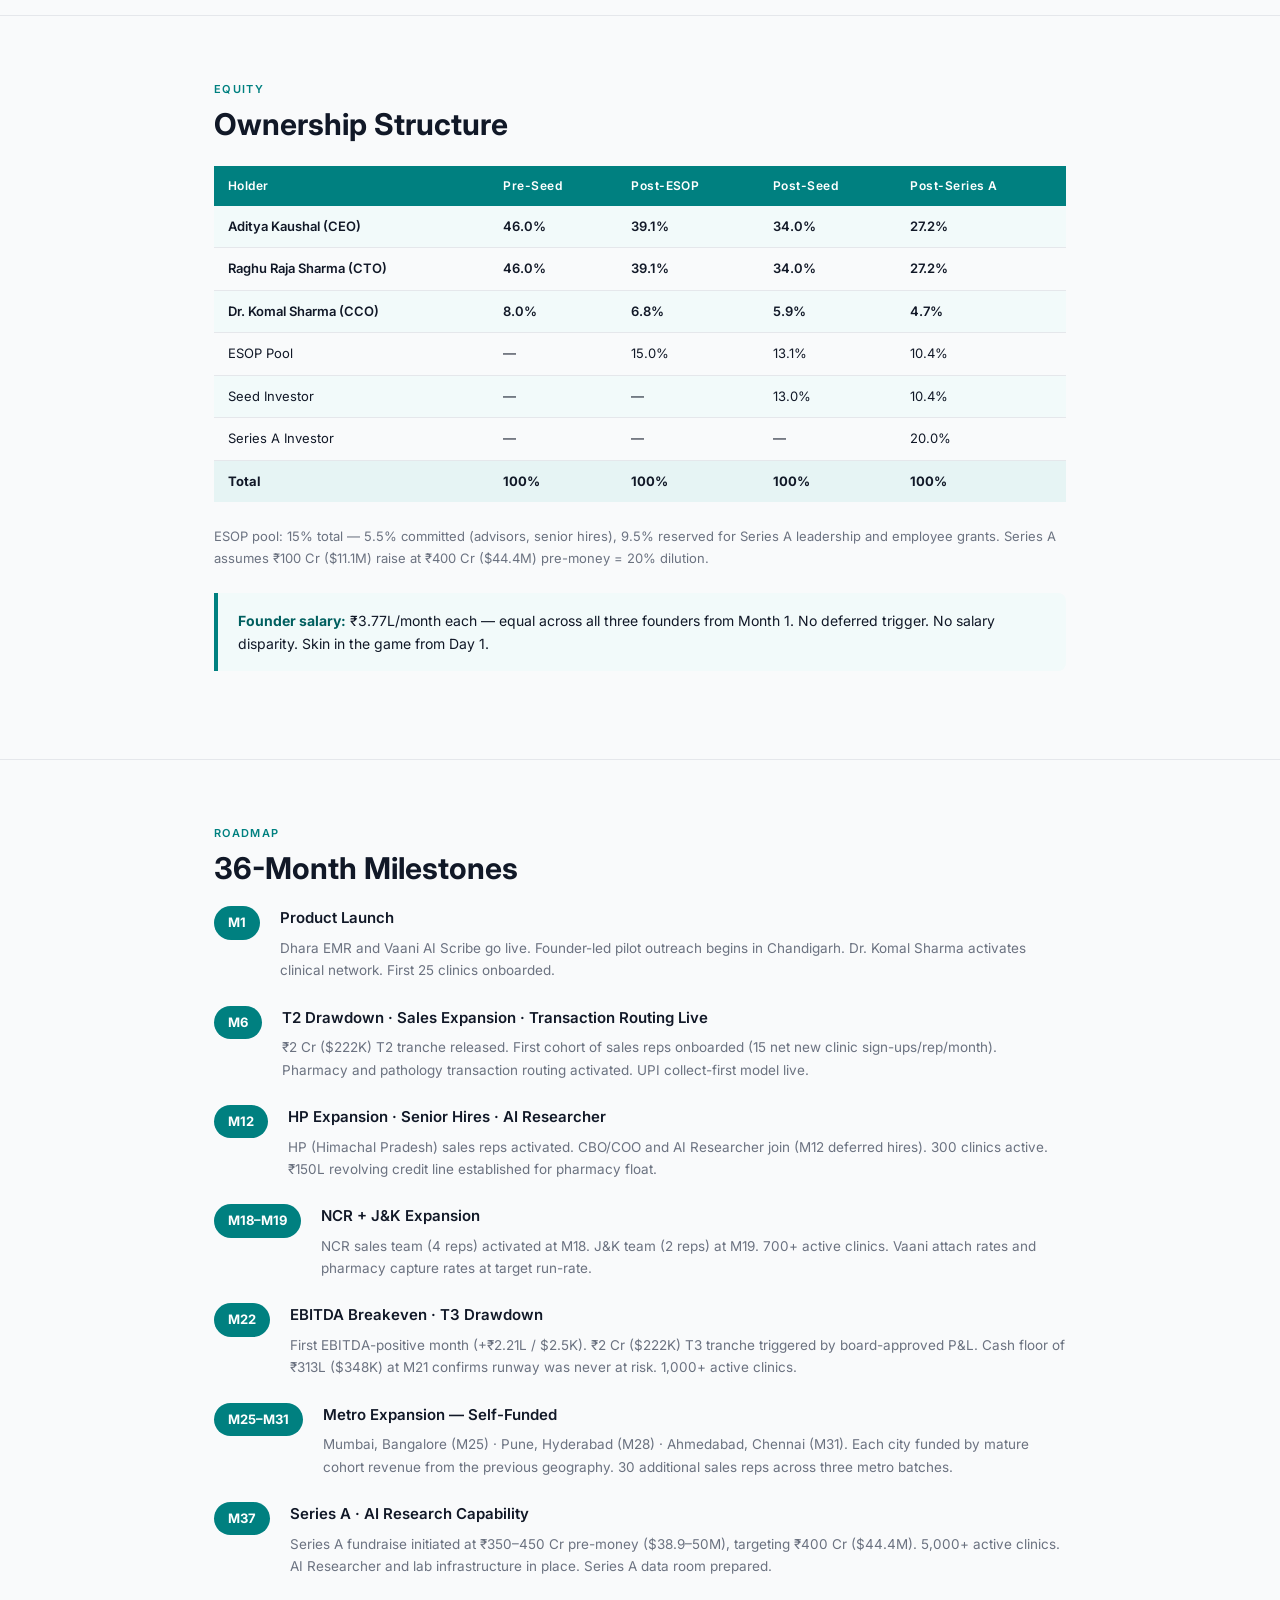
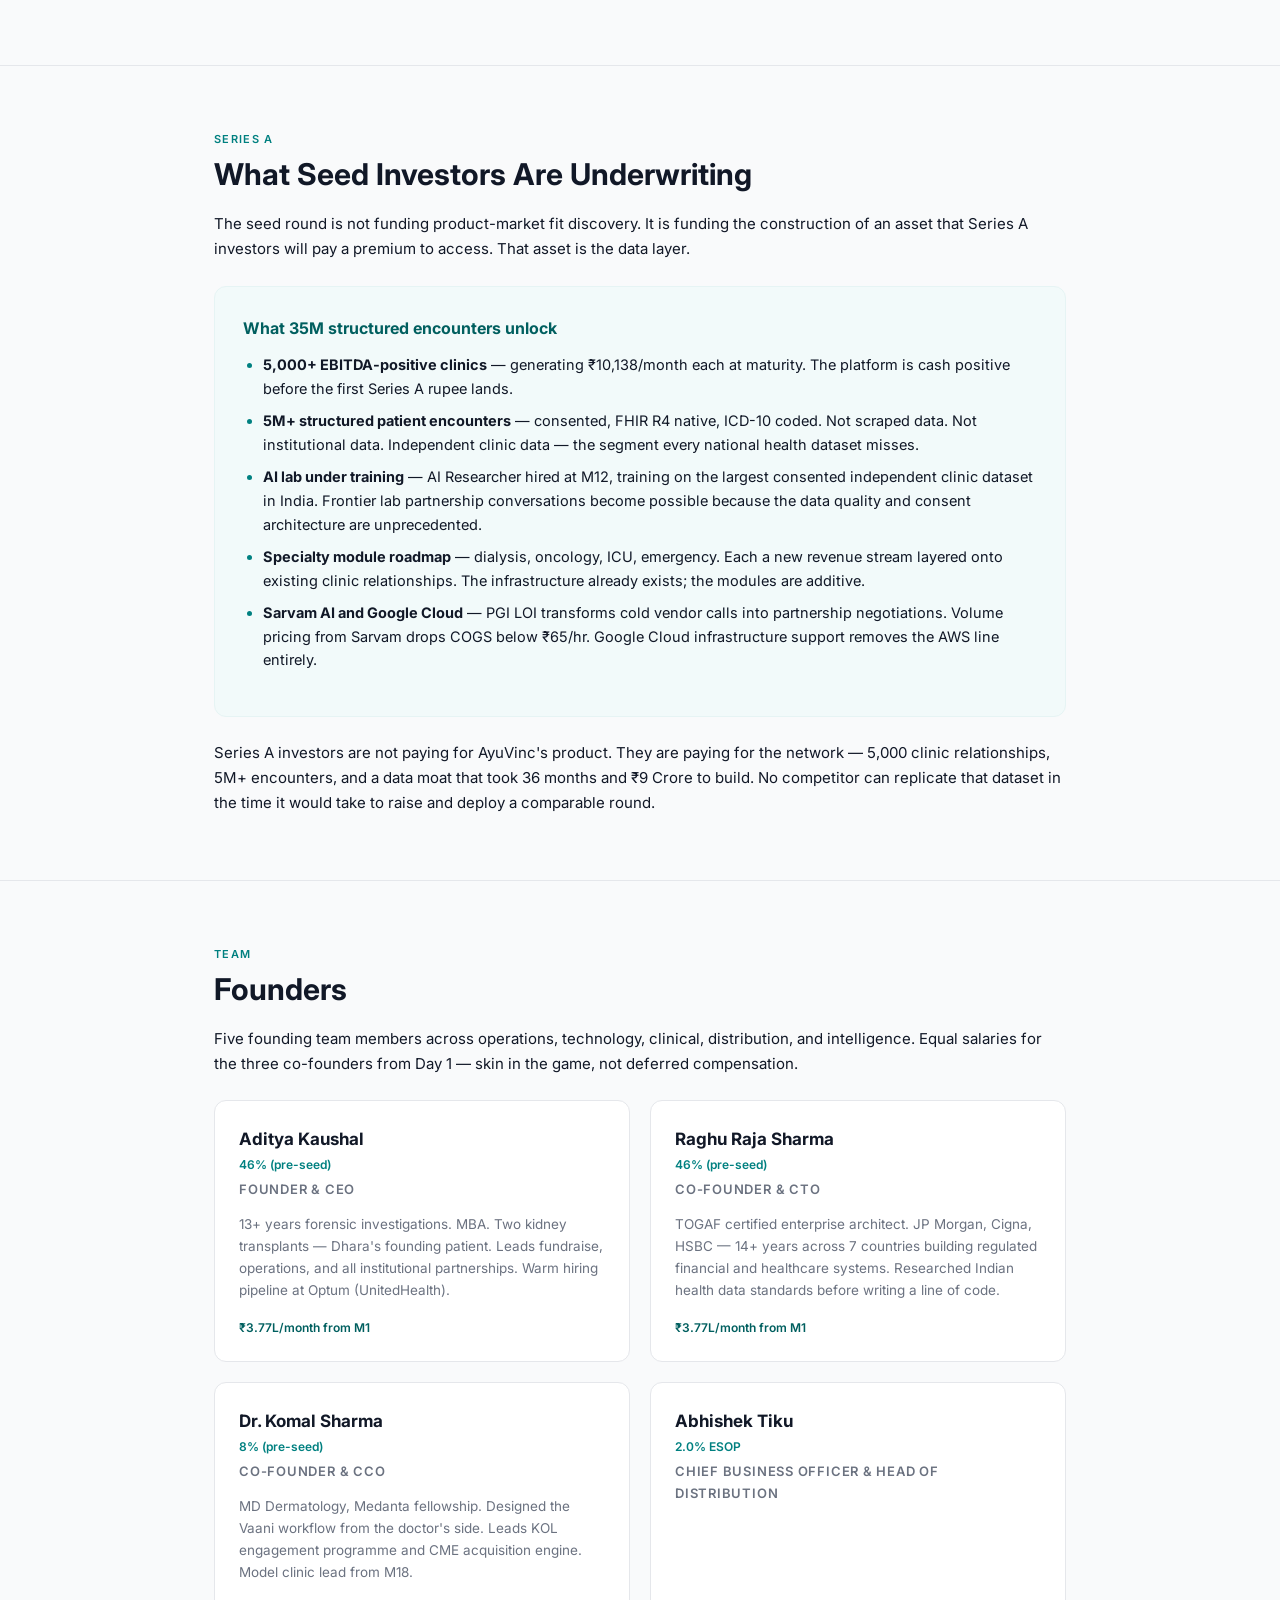
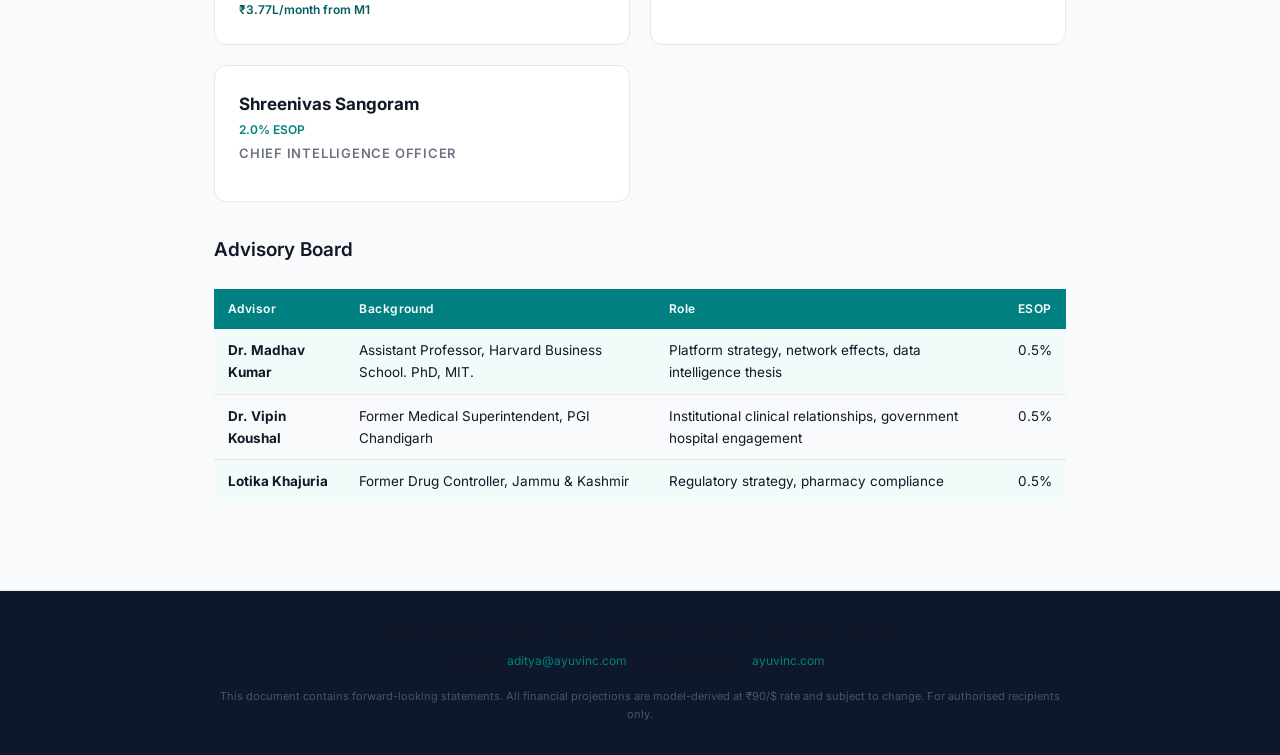
==== commit 646da01f: "Add password gate and noindex to /dhara business plan page Prevents public Google indexing and casua" ====
--- a/dhara/index.html
+++ b/dhara/index.html
@@ -3,6 +3,7 @@
 <head>
 <meta charset="UTF-8">
 <meta name="viewport" content="width=device-width, initial-scale=1.0">
+<meta name="robots" content="noindex, nofollow">
 <title>AyuVinc — Dhara · Detailed Business Plan · Seed Round 2026</title>
 <link rel="preconnect" href="https://fonts.googleapis.com">
 <link href="https://fonts.googleapis.com/css2?family=Inter:wght@300;400;500;600;700&display=swap" rel="stylesheet">
@@ -151,6 +152,49 @@
 </head>
 <body>
 
+<!-- ── PASSWORD GATE ── -->
+<div id="gate" style="position:fixed;inset:0;background:#0f172a;z-index:9999;display:flex;align-items:center;justify-content:center;font-family:'Inter',sans-serif;">
+  <div style="text-align:center;padding:48px 40px;max-width:400px;width:100%;">
+    <div style="font-size:11px;font-weight:600;letter-spacing:0.14em;text-transform:uppercase;color:#008080;margin-bottom:14px;">CONFIDENTIAL</div>
+    <div style="font-size:26px;font-weight:700;color:#ffffff;margin-bottom:6px;">AyuVinc · Dhara</div>
+    <div style="font-size:14px;color:#64748b;margin-bottom:36px;">Seed Round 2026 · Authorised access only</div>
+    <input id="pw" type="password" placeholder="Access code" autocomplete="off"
+      style="width:100%;padding:14px 16px;background:#1e293b;border:1px solid #334155;border-radius:8px;color:#ffffff;font-size:15px;outline:none;margin-bottom:10px;text-align:center;letter-spacing:0.06em;font-family:'Inter',sans-serif;">
+    <button onclick="checkPw()"
+      style="width:100%;padding:14px;background:#008080;border:none;border-radius:8px;color:#ffffff;font-size:15px;font-weight:600;cursor:pointer;font-family:'Inter',sans-serif;">
+      Access Document
+    </button>
+    <div id="gate-err" style="font-size:13px;color:#ef4444;margin-top:12px;min-height:20px;opacity:0;transition:opacity 0.2s;">Incorrect access code</div>
+  </div>
+</div>
+<script>
+  (function() {
+    var PW = 'dhara2026';
+    var KEY = 'ayuvinc_dhara_v1';
+    if (sessionStorage.getItem(KEY) === PW) {
+      document.getElementById('gate').style.display = 'none';
+    }
+    document.addEventListener('DOMContentLoaded', function() {
+      var input = document.getElementById('pw');
+      if (input) input.addEventListener('keydown', function(e) { if (e.key === 'Enter') checkPw(); });
+    });
+  })();
+  function checkPw() {
+    var PW = 'dhara2026';
+    var KEY = 'ayuvinc_dhara_v1';
+    var val = document.getElementById('pw').value;
+    if (val === PW) {
+      sessionStorage.setItem(KEY, PW);
+      document.getElementById('gate').style.display = 'none';
+    } else {
+      var err = document.getElementById('gate-err');
+      err.style.opacity = '1';
+      document.getElementById('pw').value = '';
+      setTimeout(function() { err.style.opacity = '0'; }, 2500);
+    }
+  }
+</script>
+
 <!-- ── HEADER ── -->
 <div class="doc-header">
   <div class="container">
